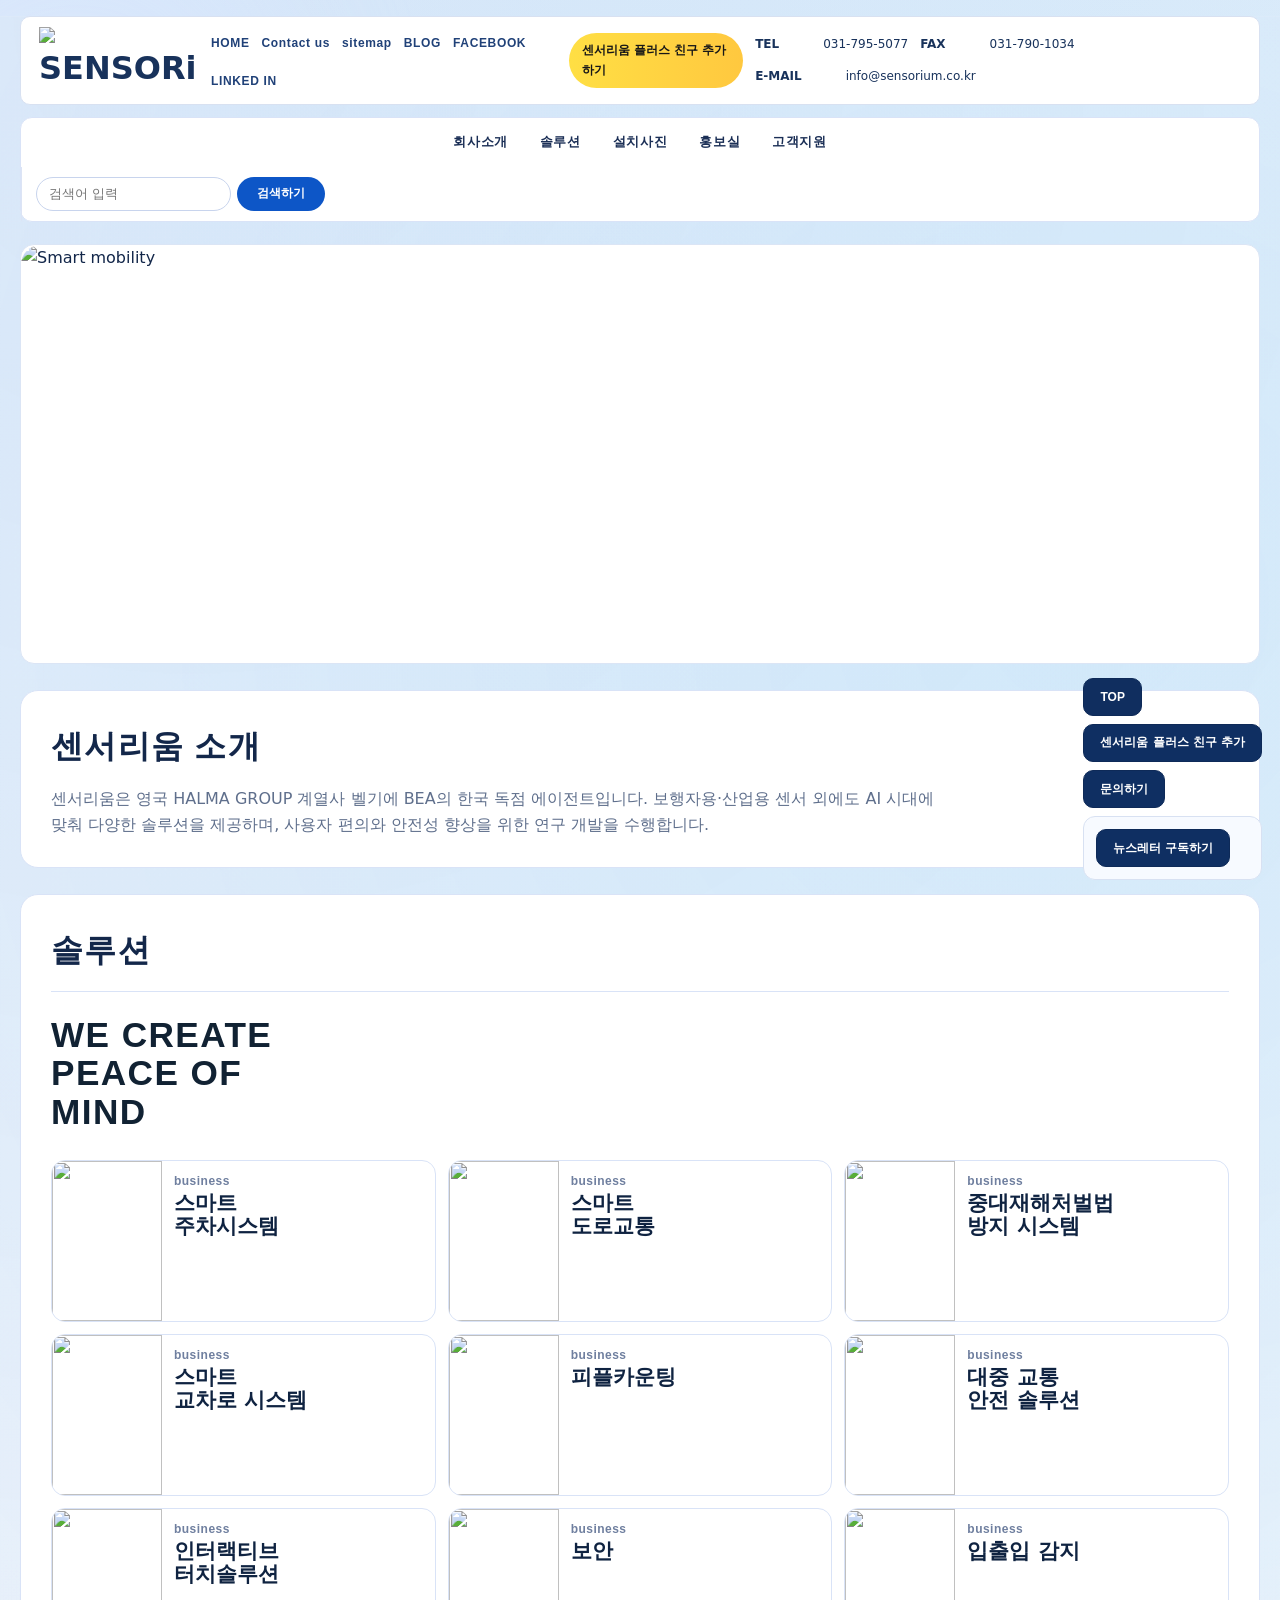
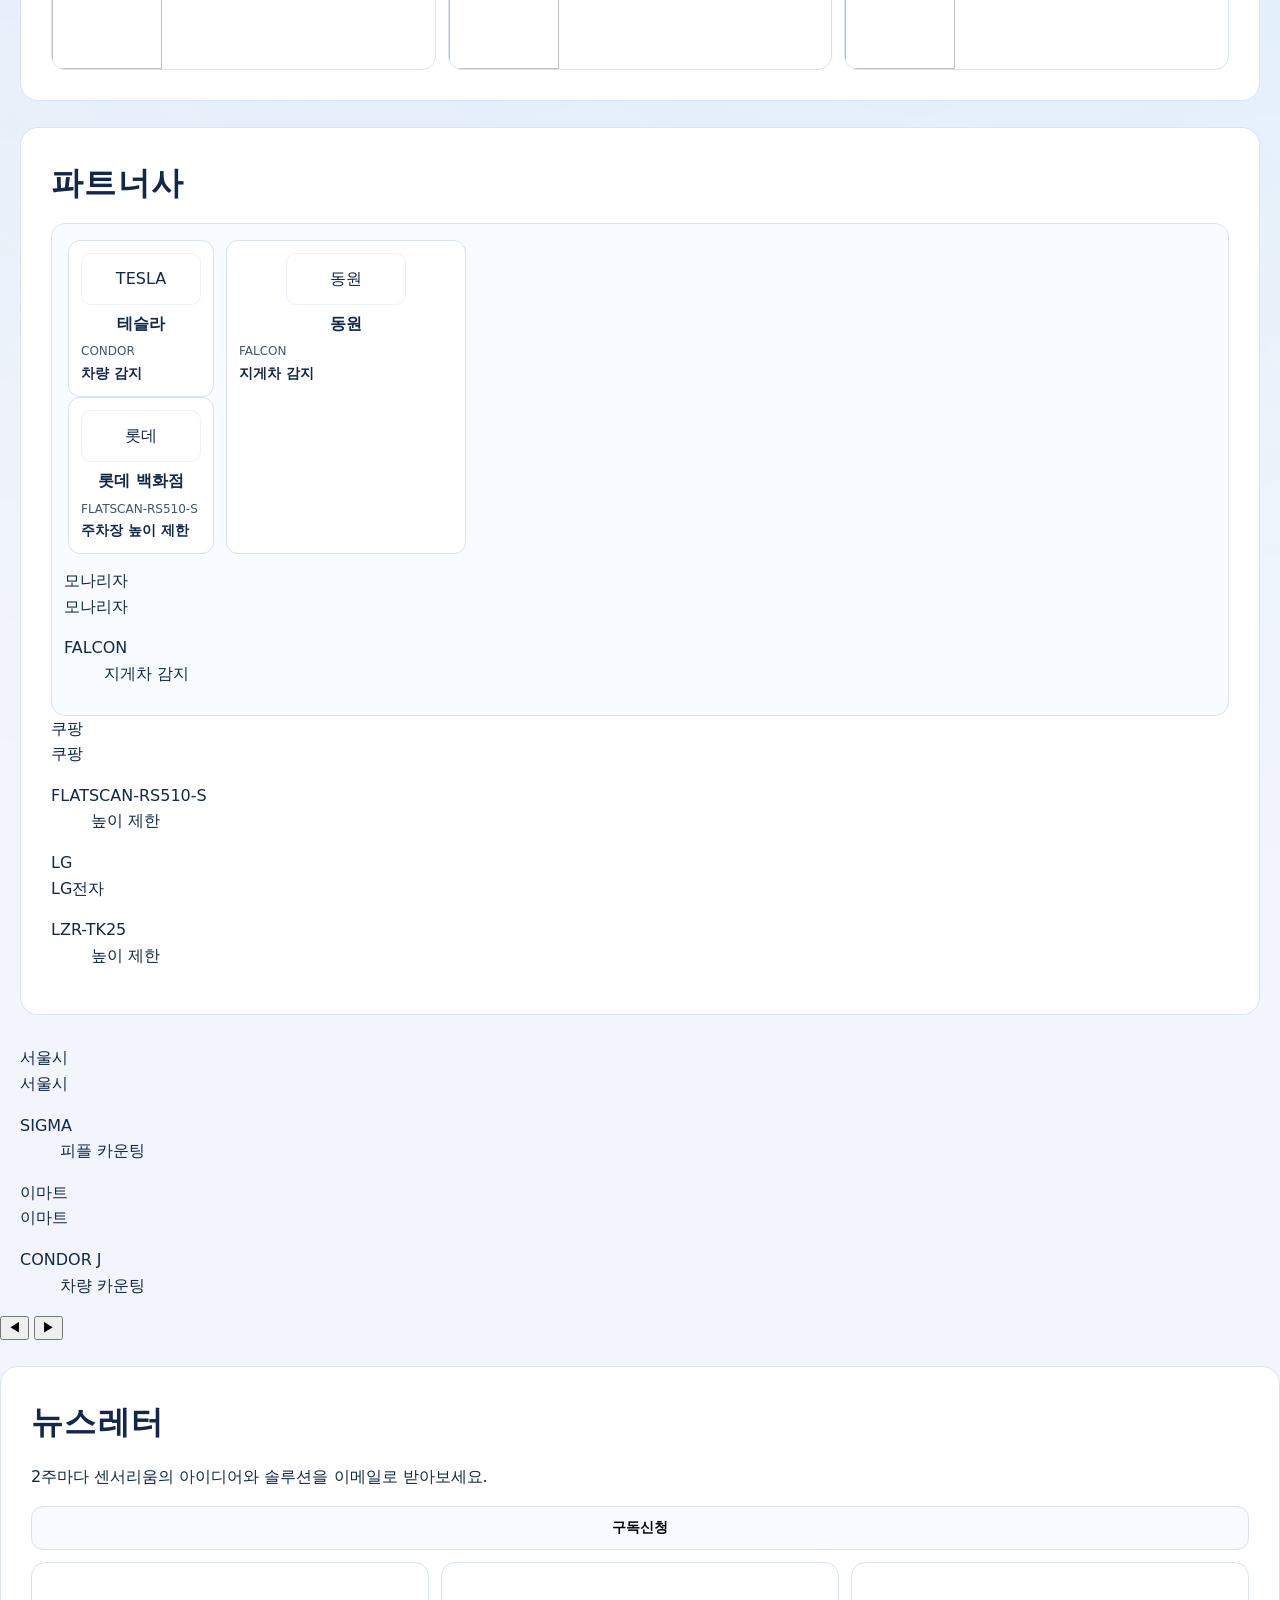
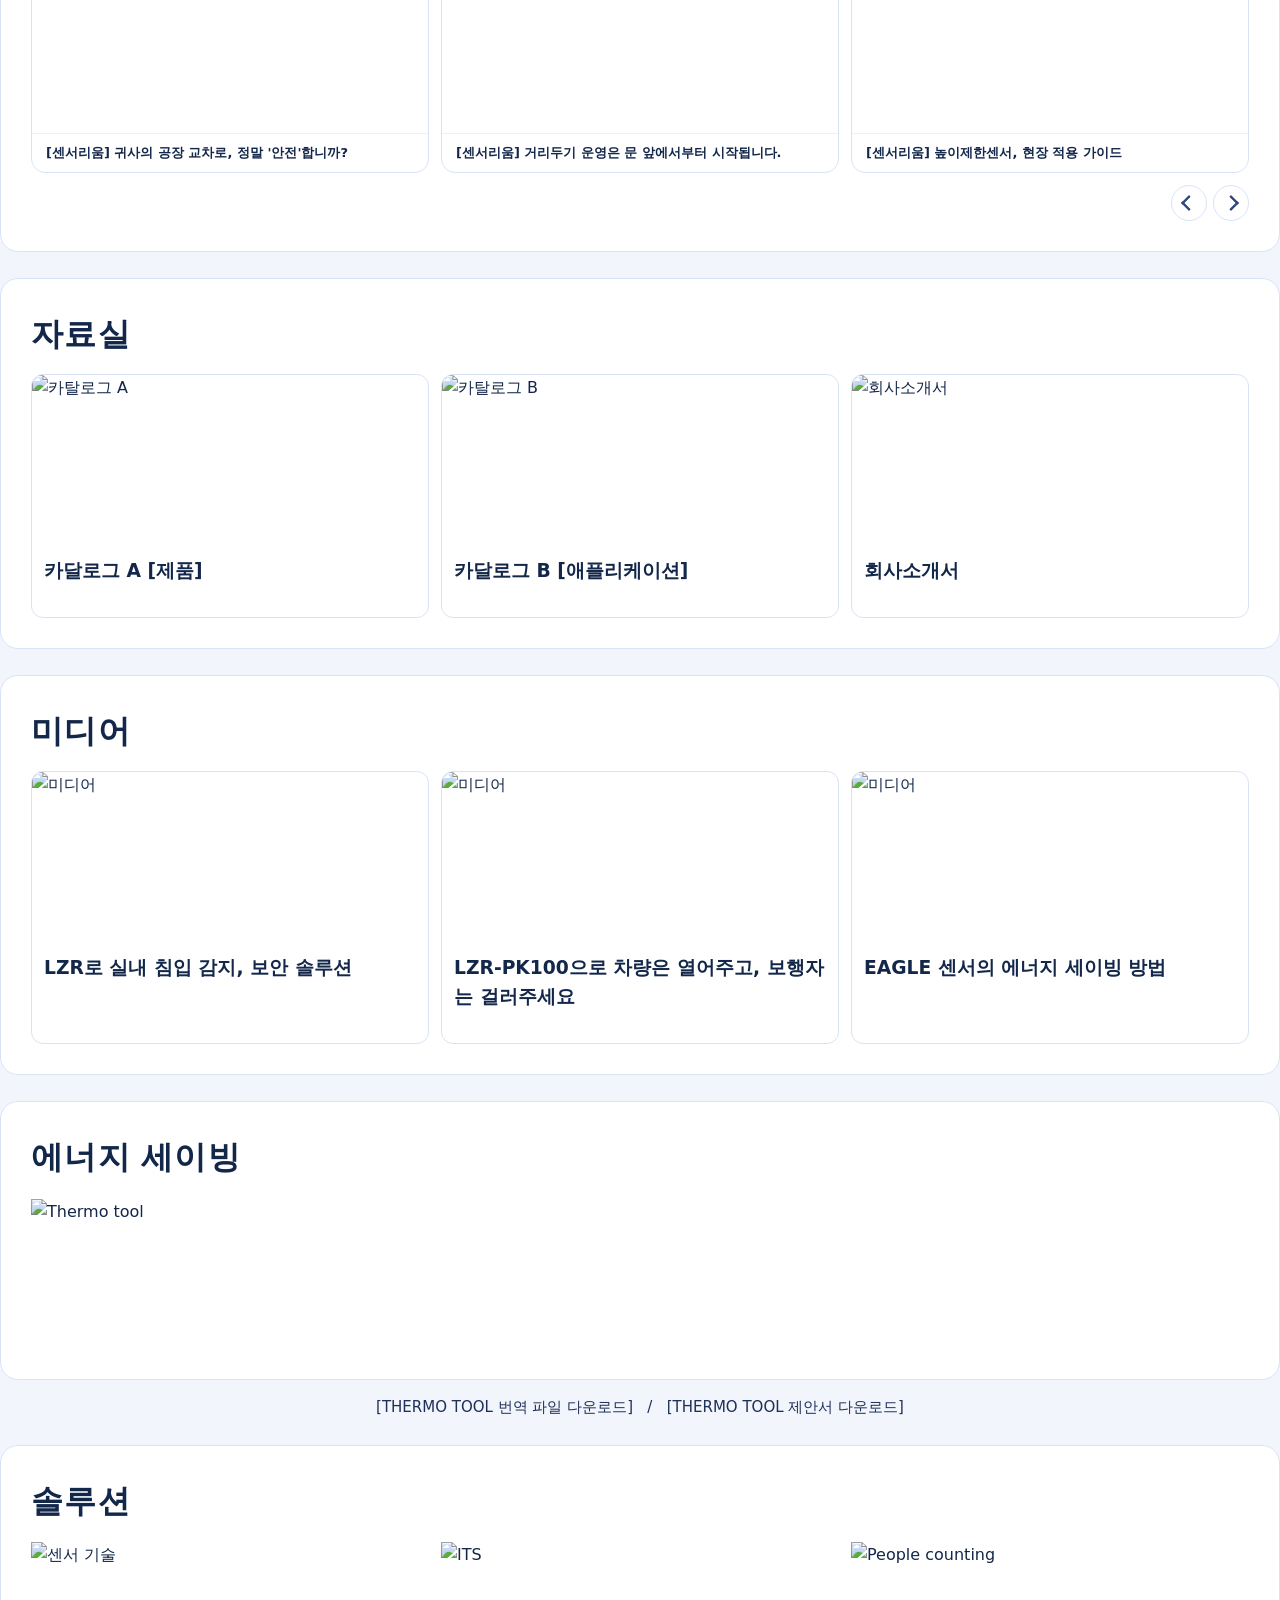
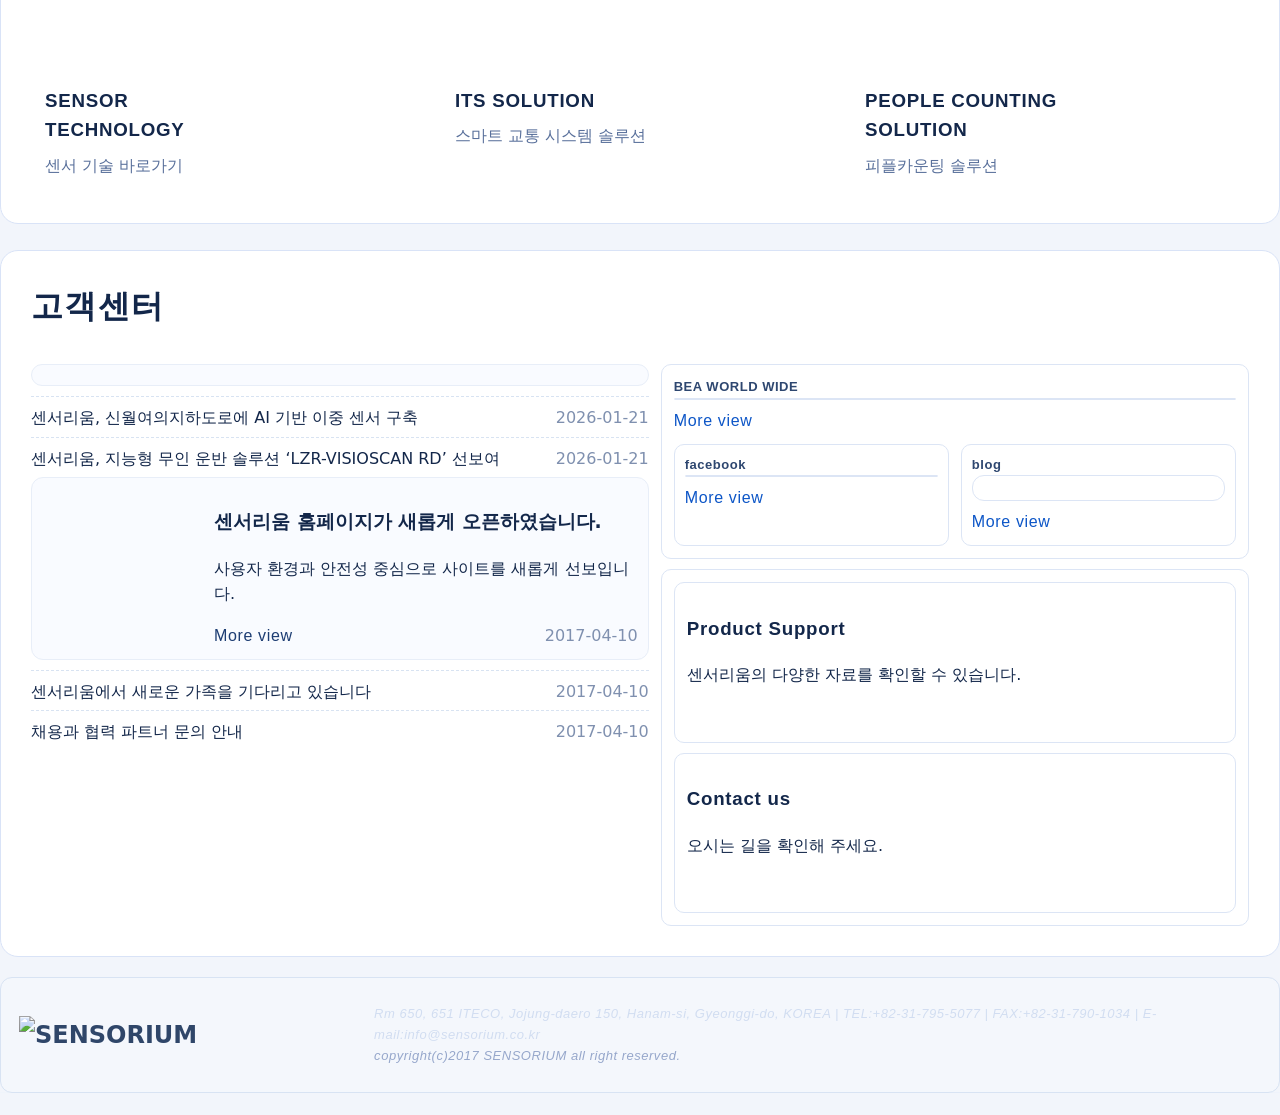
==== index.html @ 807ee8cb "Fix mobile menu overlay layout stability" ====
<!DOCTYPE html>
<html xmlns="http://www.w3.org/1999/xhtml" xml:lang="ko" lang="ko">
<head>
  <meta http-equiv="Content-Type" content="text/html; charset=UTF-8" />
  <meta charset="UTF-8" />
  <meta http-equiv="X-UA-Compatible" content="IE=Edge" />
  <meta name="viewport" content="user-scalable=yes, initial-scale=1.0, maximum-scale=2.0, minimum-scale=1.0" />

  <meta name="naver-site-verification" content="19506b9cc468224ccccec4ab7d183b6048ea908c" />
  <meta name="Keywords" content="sensorium" />
  <meta name="Description" content="http://www.sensorium.co.kr/" />
  <meta name="Author" content="DESIGNPIXEL" />
  <meta name="Copyright" content="(c)DESIGNPIXEL" />
  <meta name="publisher" content="DESIGNPIXEL HONG" />

  <meta property="og:title" content="센서리움" />
  <meta property="og:url" content="https://sensorium.co.kr" />
  <meta property="og:site_name" content="SENSORIUM" />
  <meta property="og:description" content="센서리움 통합 홈페이지" />
  <meta property="og:image" content="https://www.sensorium.co.kr/data/seo/file1_17636113981gbae1g4j5.png" />

  <title>sensorium</title>

  <!-- Google Analytics / Tag Manager -->
  <script>(function(w,d,s,l,i){w[l]=w[l]||[];w[l].push({'gtm.start':new Date().getTime(),event:'gtm.js'});var f=d.getElementsByTagName(s)[0],j=d.createElement(s),dl=l!='dataLayer'?'&l='+l:'';j.async=true;j.src='https://www.googletagmanager.com/gtm.js?id='+i+dl;f.parentNode.insertBefore(j,f);})(window,document,'script','dataLayer','GTM-PM97NCFP');</script>
  <script async src="https://www.googletagmanager.com/gtag/js?id=AW-11022550686"></script>
  <script>
    window.dataLayer = window.dataLayer || [];
    function gtag(){dataLayer.push(arguments)}
    gtag('js', new Date());
    gtag('config', 'AW-11022550686');
    gtag('event', 'conversion', {'send_to': 'AW-11022550686/VOEVCMammoUYEJ6N-4cp'});
  </script>
  <script async src="https://www.googletagmanager.com/gtag/js?id=UA-158361827-1"></script>
  <script>
    window.dataLayer = window.dataLayer || [];
    function gtagLegacy(){dataLayer.push(arguments)}
    gtagLegacy('js', new Date());
    gtagLegacy('config', 'UA-158361827-1');
  </script>

  <link rel="stylesheet" type="text/css" href="style.css" />
</head>
<body>
  <noscript><iframe src="https://www.googletagmanager.com/ns.html?id=GTM-PM97NCFP" height="0" width="0" style="display:none;visibility:hidden"></iframe></noscript>

  <div id="bg"></div>

  <div id="quick_popup_wrap" class="view_quick_popup">
    <ul class="list_wrap">
      <li class="top">
        <button type="button" class="top_scroll" data-scroll-top>TOP</button>
      </li>
      <li class="kakao pbr">
        <a href="http://pf.kakao.com/_dWwrT" target="_blank">센서리움 플러스 친구 추가</a>
      </li>
      <li class="inquiry_banner pbr">
        <button type="button" data-open="inquiryModal">문의하기</button>
      </li>
      <li class="newsletter_banner pbr">
        <button type="button" data-open="newsletterModal">뉴스레터 구독하기</button>
      </li>
    </ul>
  </div>

  <div class="overlay" id="overlay" aria-hidden="true"></div>

  <div id="zoomModal" class="popup_form_wrap" role="dialog" aria-modal="true" aria-label="zoom 미팅 신청" aria-hidden="true" tabindex="-1">
    <div class="form">
      <p class="blind">zoom을 이용한 온라인 미팅신청</p>
      <button type="button" class="popup_close popup-close" aria-label="닫기">×</button>
      <form name="zoomRequestForm" id="zoomRequestForm" method="post" action="" onsubmit="return false;">
        <div class="title_wrap">
          <p class="title_txt"><span>zoom을 이용한</span><strong> 온라인 미팅 신청</strong></p>
        </div>
        <div class="form_field">
          <div class="form_item">
            <label for="z_company">회사명</label>
            <div class="input"><input name="r_corpname" type="text" id="z_company" class="form_value" required /></div>
          </div>
          <div class="form_item">
            <label for="z_name">성함</label>
            <div class="input"><input name="r_name" type="text" id="z_name" class="form_value" required /></div>
          </div>
          <div class="form_item">
            <label for="z_title">직함</label>
            <div class="input"><input name="r_position" type="text" id="z_title" class="form_value" /></div>
          </div>
          <div class="form_item">
            <label for="z_tel">연락처</label>
            <div class="input"><input name="r_tel" type="text" id="z_tel" class="form_value" required /></div>
          </div>
          <div class="form_item">
            <label for="z_date">회의 가능 시간</label>
            <div class="input date_picker">
              <input type="text" name="r_date" id="z_date" class="i_date" placeholder="2026-03-01" required readonly />
              <span class="item">-</span>
              <input type="text" name="r_time" id="z_time" class="i_time" placeholder="14:00" required readonly />
            </div>
          </div>
          <div class="form_item">
            <label for="z_textarea">회의내용요청</label>
            <div class="input"><textarea name="r_content" id="z_textarea" class="form_value"></textarea></div>
          </div>
        </div>
        <div class="privacy_field">
          <div class="check_box"><input type="checkbox" id="z_privacy_check" class="privacy_check" required /><label for="z_privacy_check">개인정보보호정책에 동의합니다. (필수)</label></div>
        </div>
        <button type="submit" class="submit_btn">구독하기</button>
      </form>
    </div>
  </div>

  <div id="inquiryModal" class="popup_form_wrap" role="dialog" aria-modal="true" aria-label="문의하기" aria-hidden="true" tabindex="-1">
    <div class="form">
      <p class="blind">문의하기</p>
      <button type="button" class="popup_close popup-close" aria-label="닫기">×</button>
      <form name="inquiryForm" id="inquiryForm" method="post" action="/inquiry_ok.php" onsubmit="return false;">
        <div class="title_wrap">
          <h3 class="form_title">문의하기</h3>
          <p class="title_txt">센서리움에 문의하실 내용을 입력해 주세요.</p>
        </div>
        <div class="form_field">
          <div class="form_item"><label for="i_company">회사명</label><div class="input"><input name="r_corpname" type="text" id="i_company" class="form_value" required /></div></div>
          <div class="form_item"><label for="i_name">성함</label><div class="input"><input name="r_name" type="text" id="i_name" class="form_value" required /></div></div>
          <div class="form_item"><label for="i_title">직함</label><div class="input"><input name="r_position" type="text" id="i_title" class="form_value" /></div></div>
          <div class="form_item"><label for="i_tel">연락처</label><div class="input"><input name="r_tel" type="text" id="i_tel" class="form_value" required /></div></div>
          <div class="form_item"><label for="i_date">통화가능시간</label><div class="input date_picker"><input type="text" name="r_date" id="i_date" class="i_date" placeholder="2026-03-01" required readonly /><span class="item">-</span><input type="text" name="r_time" id="i_time" class="i_time" placeholder="10:00" required readonly /></div></div>
          <div class="form_item"><label for="i_textarea">문의내용</label><div class="input"><textarea name="r_content" id="i_textarea" class="form_value" required></textarea></div></div>
        </div>
        <div class="privacy_field"><div class="check_box"><input type="checkbox" id="i_privacy_check" class="privacy_check" required /><label for="i_privacy_check">개인정보보호정책에 동의합니다. (필수)</label></div></div>
        <button type="submit" class="submit_btn">문의하기</button>
      </form>
    </div>
  </div>

  <div id="newsletterModal" class="popup_form_wrap" role="dialog" aria-modal="true" aria-label="뉴스레터 구독" aria-hidden="true" tabindex="-1">
    <div class="form">
      <p class="blind">뉴스레터 구독하기</p>
      <button type="button" class="popup_close popup-close" aria-label="닫기">×</button>
      <form id="newsletterForm" onsubmit="return false;">
        <h3 class="form_title">구독신청</h3>
        <div class="form_field">
          <div class="form_item"><label for="n_name">이름</label><div class="input"><input name="r_name" type="text" id="n_name" class="form_value" required /></div></div>
          <div class="form_item"><label for="n_email1">이메일</label><div class="input date_picker"><input name="r_email1" type="text" id="n_email1" class="i_date" required /><span class="item">@</span><input name="r_email2" type="text" id="n_email2" class="i_time" required /></div></div>
          <div class="form_item"><label for="n_company">회사명</label><div class="input"><input name="r_add" type="text" id="n_company" class="form_value" /></div></div>
        </div>
        <div class="privacy_field">
          <div class="check_box"><input type="checkbox" id="n_privacy_check" class="privacy_check" required /><label for="n_privacy_check">개인정보 처리방침 및 이용동의 (필수)</label></div>
        </div>
        <button type="submit" class="submit_btn">구독하기</button>
      </form>
    </div>
  </div>

  <div id="wrap">
    <ul class="blind">
      <li><a href="#contents">본문 바로가기(Skip Contents)</a></li>
    </ul>

    <header id="header" class="motion">
      <div class="head_top pbr">
        <h1><a href="/"><img src="https://www.sensorium.co.kr/img/common/logo.png" alt="SENSORium" /></a></h1>
        <ul>
          <li class="en"><a href="/">HOME</a></li>
          <li class="en"><a href="/m15.php">Contact us</a></li>
          <li class="en"><a href="/sitemap.php">sitemap</a></li>
          <li class="en"><a href="https://blog.naver.com/rebecca_sr" target="_blank">BLOG</a></li>
          <li class="en"><a href="https://www.facebook.com/sensoriumkorea/" target="_blank">FACEBOOK</a></li>
          <li class="en"><a href="https://www.linkedin.com/company/sensoriumkorea/" target="_blank">LINKED IN</a></li>
        </ul>

        <a href="http://pf.kakao.com/_dWwrT" target="_blank" class="header_kakao">센서리움 플러스 친구 추가하기</a>
        <div class="contactInfo">
          <dl><dt>TEL</dt><dd>031-795-5077</dd></dl>
          <dl><dt>FAX</dt><dd>031-790-1034</dd></dl>
          <dl><dt>E-MAIL</dt><dd>info@sensorium.co.kr</dd></dl>
        </div>
      </div>

      <nav class="pbr pc_navi">
        <div class="submenu"></div>
        <ul>
          <li class="en has-sub"><span class="line"></span>
            <a href="/m11.php">회사소개</a>
            <div class="sub_menu first">
              <ul>
                <li><a href="/m11.php">기업개요</a></li>
                <li><a href="/m12.php">연혁</a></li>
                <li><a href="/m14.php">파트너사</a></li>
                <li><a href="/m15.php">찾아오시는 길</a></li>
                <li><a href="/m17.php">채용</a></li>
              </ul>
            </div>
          </li>
          <li class="en has-sub"><span class="line"></span>
            <a href="/board/board.php?bo_table=business&code=005">솔루션</a>
            <div class="sub_menu">
              <ul>
                <li><a href="/board/board.php?bo_table=business&code=005">스마트 주차 시스템</a></li>
                <li><a href="/board/board.php?bo_table=business&code=006">스마트 도로 교통</a></li>
                <li><a href="/board/board.php?bo_table=business&code=007">중대재해처벌법 방지 솔루션</a></li>
                <li><a href="/board/board.php?bo_table=business&code=008">스마트 교차로 시스템</a></li>
                <li><a href="/board/board.php?bo_table=business&code=010">피플카운팅</a></li>
                <li><a href="/board/board.php?bo_table=business&code=003">대중 교통 안전 솔루션</a></li>
                <li><a href="/board/board.php?bo_table=business&code=009">인터랙티브 터치 솔루션</a></li>
                <li><a href="/board/board.php?bo_table=business&code=002">보안</a></li>
                <li><a href="/board/board.php?bo_table=business&code=001">입출입 감지</a></li>
              </ul>
            </div>
          </li>
          <li class="en has-sub"><span class="line"></span>
            <a href="/board/board.php?bo_table=reference&code=&code2=#pos">설치사진</a>
            <div class="sub_menu"><ul><li><a href="/board/board.php?bo_table=reference&code=&code2=#pos">설치사진</a></li></ul></div>
          </li>
          <li class="en has-sub"><span class="line"></span>
            <a href="/board/board.php?bo_table=notice">홍보실</a>
            <div class="sub_menu first">
              <ul>
                <li><a href="/board/board.php?bo_table=notice">언론홍보</a></li>
                <li><a href="/board/board.php?bo_table=products&cate=제품별%20다운로드">자료실</a></li>
                <li><a href="/board/board.php?bo_table=media">미디어</a></li>
                <li><a href="/board/board.php?bo_table=newsletter">뉴스레터</a></li>
              </ul>
            </div>
          </li>
          <li class="en has-sub"><span class="line"></span>
            <a href="https://pf.kakao.com/_dWwrT" target="_blank">고객지원</a>
            <div class="sub_menu first"><ul><li><a href="https://pf.kakao.com/_dWwrT" target="_blank">고객지원</a></li></ul></div>
          </li>
        </ul>
        <div class="gnb_search">
          <form name="productSearchForm" method="get" action="/search.php">
            <input type="search" name="productKeyword" value="" placeholder="검색어 입력" />
            <button>검색하기</button>
          </form>
        </div>
      </nav>

      <div class="head_top tm_nav">
        <h1><a href="/"><img src="https://www.sensorium.co.kr/img/common/logo.png" alt="SENSORIUM" /></a></h1>
        <button type="button" class="nav_btn" aria-expanded="false" aria-controls="mobileNavi" aria-label="메뉴 열기">
          <div class="menu-trigger" >
            <span class="n1"></span>
            <span class="n2"></span>
            <span class="n3"></span>
          </div>
        </button>
      </div>
      <nav class="tm_nav" id="mobileNavi" aria-label="모바일 내비게이션">
        <div class="nav_search">
          <div class="gnb_search">
            <form name="productSearchForm" method="get" action="/search.php">
              <input type="search" name="productKeyword" value="" placeholder="검색어 입력" />
              <button>검색하기</button>
            </form>
          </div>
        </div>
        <dl>
          <dt class="en uppercase" role="button" tabindex="0" aria-expanded="false">회사소개</dt>
          <dd>
            <p><a href="/m11.php">기업 개요</a></p>
            <p><a href="/m12.php">연혁</a></p>
            <p><a href="/m14.php">파트너사</a></p>
            <p><a href="/m15.php">찾아오시는 길</a></p>
            <p><a href="/m17.php">채용</a></p>
          </dd>
          <dt class="en  uppercase" role="button" tabindex="0" aria-expanded="false">솔루션</dt>
          <dd>
            <p><a href="/board/board.php?bo_table=business&code=005">스마트 주차 시스템</a></p>
            <p><a href="/board/board.php?bo_table=business&code=006">스마트 도로 교통</a></p>
            <p><a href="/board/board.php?bo_table=business&code=007">중대재해처벌법 방지 솔루션</a></p>
            <p><a href="/board/board.php?bo_table=business&code=008">스마트 교차로 시스템</a></p>
            <p><a href="/board/board.php?bo_table=business&code=010">피플카운팅</a></p>
            <p><a href="/board/board.php?bo_table=business&code=003">대중 교통 안전 솔루션</a></p>
            <p><a href="/board/board.php?bo_table=business&code=009">인터랙티브 터치 솔루션</a></p>
            <p><a href="/board/board.php?bo_table=business&code=002">보안</a></p>
            <p><a href="/board/board.php?bo_table=business&code=001">입출입 감지</a></p>
          </dd>
          <dt class="en uppercase" role="button" tabindex="0" aria-expanded="false">설치사진</dt>
          <dd><p><a href="/board/board.php?bo_table=reference&code=&code2=#pos">설치사진</a></p></dd>
          <dt class="en  uppercase" role="button" tabindex="0" aria-expanded="false">홍보실</dt>
          <dd>
            <p><a href="/board/board.php?bo_table=notice">언론홍보</a></p>
            <p><a href="/board/board.php?bo_table=products">자료실</a></p>
            <p><a href="/board/board.php?bo_table=media">미디어</a></p>
            <p><a href="/board/board.php?bo_table=newsletter">뉴스레터</a></p>
          </dd>
          <dt class="en uppercase" role="button" tabindex="0" aria-expanded="false">고객지원</dt>
          <dd><p><a href="https://pf.kakao.com/_dWwrT" target="_blank">고객지원</a></p></dd>
        </dl>
        <a href="http://pf.kakao.com/_dWwrT" target="_blank" class="header_kakao">센서리움 플러스 친구 추가하기</a>
      </nav>
    </header>

    <div id="container">
      <div id="contents">
        <div class="main_slider ptbr" aria-label="메인 비주얼">
          <ul class="bxslider" id="heroSlider">
            <li class="main_s">
              <a href="/board/board.php?bo_table=business&code=007#section8" target="_blank"><img src="https://www.sensorium.co.kr/data/main/file1_17194652315pf5hhq3m5.png" alt="Smart mobility" /></a>
            </li>
            <li class="main_s">
              <a href="/board/board.php?bo_table=newsletter&idx=124" target="_blank"><img src="https://www.sensorium.co.kr/data/main/file1_1709108401r8ttebe525.png" alt="IoT sensor" /></a>
            </li>
            <li class="main_s">
              <a href="/board/board.php?bo_table=business&code=007" target="_blank"><img src="https://www.sensorium.co.kr/data/main/file1_17194651881gqwibh465.png" alt="Factory safety" /></a>
            </li>
          </ul>
          <ul class="slider_dots" id="heroDots"></ul>
        </div>

        <div class="main_slider mbr">
          <ul class="bxslider">
            <li class="main_s">
              <a href="/board/board.php?bo_table=business&code=007#section8" target="_blank"><img src="https://www.sensorium.co.kr/data/main/file2_1719465231rfzwicrh5v.png" alt="스마트 솔루션" /></a>
            </li>
            <li class="main_s"><a href="/board/board.php?bo_table=newsletter&idx=124" target="_blank"><img src="https://www.sensorium.co.kr/data/main/file2_17194656846y5gxvbogw.png" alt="교차로" /></a></li>
            <li class="main_s"><a href="/board/board.php?bo_table=business&code=007" target="_blank"><img src="https://www.sensorium.co.kr/data/main/file2_1719465188ack3jpnbbr.png" alt="안전" /></a></li>
          </ul>
        </div>

        <section class="con con02">
          <h3 class="en main_title bold">센서리움 소개</h3>
          <p>
            센서리움은 영국 HALMA GROUP 계열사 벨기에 BEA의 한국 독점 에이전트입니다. 보행자용·산업용 센서 외에도 AI 시대에 맞춰 다양한 솔루션을 제공하며,
            사용자 편의와 안전성 향상을 위한 연구 개발을 수행합니다.
          </p>
        </section>

        <section class="con con03">
          <h3 class="en main_title">솔루션</h3>
          <div class="con03_con">
            <div class="text en"><span>WE CREATE</span><br /><span>PEACE OF</span><br /><span>MIND</span></div>
            <ul>
              <li>
                <a href="/board/board.php?bo_table=business&code=005">
                  <div class="img"><img src="https://www.sensorium.co.kr/img/main/con03_con_img05.jpg" alt="" class="business_img"/></div>
                  <div class="text"><h5 class="en uppercase">business</h5><h3>스마트<br />주차시스템</h3></div>
                </a>
              </li>
              <li>
                <a href="/board/board.php?bo_table=business&code=006">
                  <div class="img"><img src="https://www.sensorium.co.kr/img/main/con03_con_img06.jpg" alt="" class="business_img"/></div>
                  <div class="text"><h5 class="en uppercase">business</h5><h3>스마트<br />도로교통</h3></div>
                </a>
              </li>
              <li>
                <a href="/board/board.php?bo_table=business&code=007">
                  <div class="img"><img src="https://www.sensorium.co.kr/img/main/con03_con_img07.jpg" alt="" class="business_img"/></div>
                  <div class="text"><h5 class="en uppercase">business</h5><h3>중대재해처벌법<br />방지 시스템</h3></div>
                </a>
              </li>
              <li>
                <a href="/board/board.php?bo_table=business&code=008">
                  <div class="img"><img src="https://www.sensorium.co.kr/img/main/con03_con_img08.jpg" alt="" class="business_img"/></div>
                  <div class="text"><h5 class="en uppercase">business</h5><h3>스마트<br />교차로 시스템</h3></div>
                </a>
              </li>
              <li>
                <a href="/board/board.php?bo_table=business&code=010">
                  <div class="img"><img src="https://www.sensorium.co.kr/img/main/con03_con_img04.jpg" alt="" class="business_img"/></div>
                  <div class="text"><h5 class="en uppercase">business</h5><h3>피플카운팅</h3></div>
                </a>
              </li>
              <li>
                <a href="/board/board.php?bo_table=business&code=003">
                  <div class="img"><img src="https://www.sensorium.co.kr/img/main/con03_con_img03.jpg" alt="" class="business_img"/></div>
                  <div class="text"><h5 class="en uppercase">business</h5><h3>대중 교통<br />안전 솔루션</h3></div>
                </a>
              </li>
              <li>
                <a href="/board/board.php?bo_table=business&code=009">
                  <div class="img"><img src="https://www.sensorium.co.kr/img/main/con03_con_img09.jpg" alt="" class="business_img"/></div>
                  <div class="text"><h5 class="en uppercase">business</h5><h3>인터랙티브<br />터치솔루션</h3></div>
                </a>
              </li>
              <li>
                <a href="/board/board.php?bo_table=business&code=002">
                  <div class="img"><img src="https://www.sensorium.co.kr/img/main/con03_con_img02.jpg" alt="" class="business_img"/></div>
                  <div class="text"><h5 class="en uppercase">business</h5><h3>보안</h3></div>
                </a>
              </li>
              <li>
                <a href="/board/board.php?bo_table=business&code=001">
                  <div class="img"><img src="https://www.sensorium.co.kr/img/main/con03_con_img01.jpg" alt="" class="business_img"/></div>
                  <div class="text"><h5 class="en uppercase">business</h5><h3>입출입 감지</h3></div>
                </a>
              </li>
            </ul>
          </div>
        </section>

        <section class="con con08">
          <div class="inner">
            <h3 class="en main_title bold">파트너사</h3>
            <div class="conwrap">
              <div class="swiper-container customer" id="partnerTrack" role="region" aria-label="센서리움 파트너사 롤링" tabindex="0">
                <div class="swiper-wrapper">
                  <div class="swiper-slide"><div class="logo"><span>TESLA</span></div><div class="company">테슬라</div><dl><dt class="pdt">CONDOR</dt><dd class="use">차량 감지</dd></dl></div>
                  <div class="swiper-slide"><div class="logo"><span>롯데</span></div><div class="company">롯데 백화점</div><dl><dt class="pdt">FLATSCAN-RS510-S</dt><dd class="use">주차장 높이 제한</dd></dl></div></div>
                  <div class="swiper-slide"><div class="logo"><span>동원</span></div><div class="company">동원</div><dl><dt class="pdt">FALCON</dt><dd class="use">지게차 감지</dd></dl></div></div>
                  <div class="swiper-slide"><div class="logo"><span>모나리자</span></div><div class="company">모나리자</div><dl><dt class="pdt">FALCON</dt><dd class="use">지게차 감지</dd></dl></div></div>
                  <div class="swiper-slide"><div class="logo"><span>쿠팡</span></div><div class="company">쿠팡</div><dl><dt class="pdt">FLATSCAN-RS510-S</dt><dd class="use">높이 제한</dd></dl></div></div>
                  <div class="swiper-slide"><div class="logo"><span>LG</span></div><div class="company">LG전자</div><dl><dt class="pdt">LZR-TK25</dt><dd class="use">높이 제한</dd></dl></div></div>
                  <div class="swiper-slide"><div class="logo"><span>서울시</span></div><div class="company">서울시</div><dl><dt class="pdt">SIGMA</dt><dd class="use">피플 카운팅</dd></dl></div></div>
                  <div class="swiper-slide"><div class="logo"><span>이마트</span></div><div class="company">이마트</div><dl><dt class="pdt">CONDOR J</dt><dd class="use">차량 카운팅</dd></dl></div></div>
                </div>
              </div>
              <div class="ctr">
                <button type="button" class="con8prev btn" aria-label="이전 파트너" data-carousel-prev="partnerTrack">◀</button>
                <button type="button" class="con8next btn" aria-label="다음 파트너" data-carousel-next="partnerTrack">▶</button>
              </div>
            </div>
          </div>
        </section>

        <section class="con con02_1">
          <div class="inner">
            <h3 class="en main_title bold">뉴스레터</h3>
            <p>2주마다 센서리움의 아이디어와 솔루션을 이메일로 받아보세요.</p>
            <button class="newsletter_banner" type="button" data-open="newsletterModal">구독신청</button>

            <div class="news_slide_wrap swiper-container" id="newsSection">
              <div class="swiper-wrapper" id="newsletterTrack" aria-label="최신 뉴스레터" >
                <div class="slide swiper-slide">
                  <a href="/board/board.php?bo_table=newsletter&idx=251">
                    <div class="img" style="background-image:url('https://www.sensorium.co.kr/data/board/newsletter/file1_1770276100xb1gqnftk4.png')"></div>
                    <div class="tit"><p class="e_">[센서리움] 귀사의 공장 교차로, 정말 '안전'합니까?</p></div>
                  </a>
                </div>
                <div class="slide swiper-slide">
                  <a href="/board/board.php?bo_table=newsletter&idx=250">
                    <div class="img" style="background-image:url('https://www.sensorium.co.kr/data/board/newsletter/file1_1768969292an6yqfiwj4.png')"></div>
                    <div class="tit"><p class="e_">[센서리움] 거리두기 운영은 문 앞에서부터 시작됩니다.</p></div>
                  </a>
                </div>
                <div class="slide swiper-slide">
                  <a href="/board/board.php?bo_table=newsletter&idx=249">
                    <div class="img" style="background-image:url('https://www.sensorium.co.kr/data/board/newsletter/file1_1768888203mo85z4gha7.png')"></div>
                    <div class="tit"><p class="e_">[센서리움] 높이제한센서, 현장 적용 가이드</p></div>
                  </a>
                </div>
              </div>
              <div class="slide_navigation">
                <button type="button" class="arrow swiper-button-prev" data-carousel-prev="newsletterTrack" aria-label="이전 뉴스레터"></button>
                <button type="button" class="arrow swiper-button-next" data-carousel-next="newsletterTrack" aria-label="다음 뉴스레터"></button>
              </div>
            </div>
          </div>
        </section>

        <section class="con con0301">
          <h3 class="en main_title">자료실</h3>
          <ul>
            <li>
              <a href="http://www.sensorium.co.kr/data/catalogue/catalogue_A.pdf" download>
                <img src="https://www.sensorium.co.kr/datafile/company_main_01.jpg" alt="카탈로그 A" class="media_img"/>
              </a>
              <div class="text"><h3>카달로그 A [제품]</h3></div>
            </li>
            <li>
              <a href="http://www.sensorium.co.kr/data/catalogue/catalogue_B.pdf" download>
                <img src="https://www.sensorium.co.kr/datafile/company_main_02.jpg" alt="카탈로그 B" class="media_img"/>
              </a>
              <div class="text"><h3>카달로그 B [애플리케이션]</h3></div>
            </li>
            <li>
              <a href="http://www.sensorium.co.kr/data/data/SENSORIUM.pdf" download>
                <img src="https://www.sensorium.co.kr/datafile/company_main_03.jpg" alt="회사소개서" class="media_img"/>
              </a>
              <div class="text"><h3>회사소개서</h3></div>
            </li>
          </ul>
        </section>

        <section class="con con04">
          <h3 class="en main_title">미디어</h3>
          <ul>
            <li>
              <a href="/board/board.php?bo_table=media&idx=62">
                <img src="https://www.sensorium.co.kr/data/board/media/file1_1671759193qa7csdwcna.jpg" alt="미디어" class="media_img"/>
                <div class="text"><h3>LZR로 실내 침입 감지, 보안 솔루션</h3></div>
              </a>
            </li>
            <li>
              <a href="/board/board.php?bo_table=media&idx=60">
                <img src="https://www.sensorium.co.kr/data/board/media/file1_16717586688rrnjr31j4.jpg" alt="미디어" class="media_img"/>
                <div class="text"><h3>LZR-PK100으로 차량은 열어주고, 보행자는 걸러주세요</h3></div>
              </a>
            </li>
            <li>
              <a href="/board/board.php?bo_table=media&idx=59">
                <img src="https://www.sensorium.co.kr/data/board/media/file1_1671758357u2jtlefi7a.jpg" alt="미디어" class="media_img"/>
                <div class="text"><h3>EAGLE 센서의 에너지 세이빙 방법</h3></div>
              </a>
            </li>
          </ul>
        </section>

        <section class="con con0301">
          <h3 class="en main_title">에너지 세이빙</h3>
          <p style="margin-bottom: 0;">
            <a href="https://asia.beasensors.com/en/thermotool/" target="_blank" rel="noreferrer">
              <img src="https://www.sensorium.co.kr/datafile/thermotool.png" alt="Thermo tool" class="media_img" />
            </a>
          </p>
        </section>

        <p style="text-align:center;font-size:15px;margin-bottom:0;color:#1D3059;">
          <a href="https://www.sensorium.co.kr/datafile/Thermo%20tool.pdf" target="_blank">[THERMO TOOL 번역 파일 다운로드]</a>
          &nbsp; / &nbsp;
          <a href="https://www.sensorium.co.kr/datafile/Thermo%20tool_file.ppsx" target="_blank">[THERMO TOOL 제안서 다운로드]</a>
        </p>

        <section class="con con05 ptbr">
          <h3 class="en main_title">솔루션</h3>
          <ul>
            <li>
              <a href="http://laser.sensorium.co.kr/" target="_blank">
                <div class="img"><img src="https://www.sensorium.co.kr/img/main/solution01.png" alt="센서 기술" class="solution_img"/></div>
                <div class="text"><h3 class="en">SENSOR<br />TECHNOLOGY </h3><p>센서 기술 바로가기</p></div>
              </a>
            </li>
            <li>
              <a href="http://its.sensorium.co.kr/" target="_blank">
                <div class="img"><img src="https://www.sensorium.co.kr/img/main/solution02.png" alt="ITS" class="solution_img"/></div>
                <div class="text"><h3 class="en">ITS SOLUTION</h3><p>스마트 교통 시스템 솔루션</p></div>
              </a>
            </li>
            <li>
              <a href="http://pcs.sensorium.co.kr/" target="_blank">
                <div class="img"><img src="https://www.sensorium.co.kr/img/main/solution03.png" alt="People counting" class="solution_img"/></div>
                <div class="text"><h3 class="en">PEOPLE COUNTING<br />SOLUTION </h3><p>피플카운팅 솔루션</p></div>
              </a>
            </li>
          </ul>
        </section>

        <section class="con con06">
          <h3 class="en main_title">고객센터</h3>
          <div class="lr_wrap">
            <div class="left">
              <div class="notice notice01">
                <div class="notice_top"></div>
                <div class="notice_bottom">
                  <ul>
                    <li>
                      <a href="/board/board.php?bo_table=notice&idx=74" class="ellipsis">센서리움, 신월여의지하도로에 AI 기반 이중 센서 구축</a>
                      <span class="date">2026-01-21</span>
                    </li>
                    <li>
                      <a href="/board/board.php?bo_table=notice&idx=73" class="ellipsis">센서리움, 지능형 무인 운반 솔루션 ‘LZR-VISIOSCAN RD’ 선보여</a>
                      <span class="date">2026-01-21</span>
                    </li>
                  </ul>
                </div>
              </div>

              <div class="notice notice02">
                <div class="notice_top">
                  <div class="img ptbr_i"><img src="https://www.sensorium.co.kr/img/main/main_notice.png" alt="" onerror="this.style.display='none'" /></div>
                  <div class="text">
                    <h3 class="ellipsis"><a href="#">센서리움 홈페이지가 새롭게 오픈하였습니다.</a></h3>
                    <p class="ellipsis2">사용자 환경과 안전성 중심으로 사이트를 새롭게 선보입니다.</p>
                    <div class="more">
                      <a href="/m51.php" class="en uppercase">More view</a>
                      <span class="date">2017-04-10</span>
                    </div>
                  </div>
                </div>
                <div class="notice_bottom">
                  <ul>
                    <li><a href="#" class="ellipsis">센서리움에서 새로운 가족을 기다리고 있습니다</a><span class="date">2017-04-10</span></li>
                    <li><a href="#" class="ellipsis">채용과 협력 파트너 문의 안내</a><span class="date">2017-04-10</span></li>
                  </ul>
                </div>
              </div>
            </div>

            <div class="right">
              <div class="left">
                <div class="top">
                  <h3 class="cc_title en">BEA WORLD WIDE</h3>
                  <div class="img"><img src="https://www.sensorium.co.kr/img/main/bea.png" alt="" onerror="this.style.display='none'" /></div>
                  <a href="https://asia.beasensors.com/en" target="_blank" class="en uppercase">More view</a>
                </div>
                <div class="bottom">
                  <div class="left">
                    <h3 class="cc_title en uppercase">facebook</h3>
                    <div class="img"><img src="https://www.sensorium.co.kr/img/main/facebook.png" alt="" /></div>
                    <a href="https://www.facebook.com/sensoriumkorea/" target="_blank" class="en uppercase">More view</a>
                  </div>
                  <div class="right">
                    <h3 class="cc_title en uppercase">blog</h3>
                    <div class="img"><img src="https://www.sensorium.co.kr/img/main/blog.png" alt="" /></div>
                    <a href="http://blog.naver.com/rebecca_sr" target="_blank" class="en uppercase">More view</a>
                  </div>
                </div>
              </div>
              <div class="right">
                <div>
                  <h3 class="en uppercase">Product Support</h3>
                  <p>센서리움의 다양한 자료를 확인할 수 있습니다.</p>
                  <a href="/board/board.php?bo_table=products"><img src="https://www.sensorium.co.kr/img/main/main_contect01.png" alt="" /></a>
                </div>
                <div>
                  <h3 class="en uppercase">Contact us</h3>
                  <p>오시는 길을 확인해 주세요.</p>
                  <a href="/m15.php"><img src="https://www.sensorium.co.kr/img/main/main_contect02.png" alt="" /></a>
                </div>
              </div>
            </div>
          </div>
        </section>
      </div>
    </div>

    <footer id="footer">
      <div class="foot_wrap">
        <div class="foot">
          <div class="foot_01"><h2><a href="/index.php"><img src="https://www.sensorium.co.kr/img/common/foot_logo.png" alt="SENSORIUM" /></a></h2></div>
          <div class="foot_02">
            <div class="address en">
              <address>
                Rm 650, 651 ITECO, Jojung-daero 150, Hanam-si, Gyeonggi-do, KOREA | TEL:+82-31-795-5077 | FAX:+82-31-790-1034 | E-mail:info@sensorium.co.kr<br />
                <span class="copy">copyright(c)2017 SENSORIUM all right reserved.</span>
              </address>
            </div>
          </div>
        </div>
      </div>
    </footer>
  </div>

  <script src="app.js"></script>
</body>
</html>
---- style.css ----
:root {
  --bg-main: #f2f5fb;
  --bg-ink: #0f2341;
  --panel: #ffffff;
  --panel-soft: #eef3fe;
  --line: #d9e3f7;
  --text: #13274a;
  --text-soft: #5f6f8c;
  --primary: #0d56c7;
  --primary-dark: #093a87;
  --accent: #0cb7ff;
  --danger: #e04855;
  --shadow-soft: 0 14px 40px rgba(15, 34, 67, 0.12);
  --shadow-deep: 0 24px 56px rgba(15, 34, 67, 0.18);
  --radius: 18px;
}

* {
  box-sizing: border-box;
}

html,
body {
  margin: 0;
  padding: 0;
  min-height: 100%;
  font-family: 'Pretendard', 'Apple SD Gothic Neo', 'Noto Sans KR', system-ui, sans-serif;
  color: var(--text);
  background:
    radial-gradient(circle at 15% 0, rgba(11, 90, 220, 0.08), transparent 40%),
    radial-gradient(circle at 85% 10%, rgba(12, 183, 255, 0.1), transparent 35%),
    var(--bg-main);
}

body {
  line-height: 1.6;
  overflow-x: hidden;
}

body.modal-open {
  overflow: hidden;
}

a {
  color: inherit;
  text-decoration: none;
}

ul {
  list-style: none;
  margin: 0;
  padding: 0;
}

img {
  max-width: 100%;
  display: block;
}

.blind {
  position: absolute;
  left: -9999px;
}

#bg {
  position: fixed;
  inset: 0;
  pointer-events: none;
  z-index: -1;
}

#bg::before,
#bg::after {
  content: '';
  position: absolute;
  border-radius: 50%;
  filter: blur(60px);
  opacity: 0.44;
}

#bg::before {
  width: 36vmax;
  height: 36vmax;
  left: -12vmax;
  top: -8vmax;
  background: #d9e7ff;
}

#bg::after {
  width: 34vmax;
  height: 34vmax;
  right: -14vmax;
  top: 35%;
  background: #c3f0ff;
}

#wrap {
  width: min(1240px, 100% - 2rem);
  margin: 0 auto;
}

#contents {
  padding-bottom: 30px;
}

.skip a {
  position: absolute;
  left: 12px;
  top: 12px;
  background: #07255f;
  color: #fff;
  z-index: 999;
  padding: 9px 12px;
  border-radius: 10px;
  font-size: 13px;
}

#quick_popup_wrap {
  position: fixed;
  right: 18px;
  bottom: 20px;
  z-index: 130;
  display: flex;
  flex-direction: column;
  align-items: stretch;
  gap: 8px;
}

#quick_popup_wrap .list_wrap {
  margin: 0;
  display: grid;
  gap: 8px;
}

#quick_popup_wrap .list_wrap li {
  display: block;
}

#quick_popup_wrap button,
#quick_popup_wrap a {
  border: 0;
  border-radius: 999px;
  font-weight: 700;
  min-height: 38px;
  padding: 0 16px;
  display: inline-flex;
  align-items: center;
  justify-content: center;
  gap: 6px;
  font-size: 12px;
  color: #fff;
  background: #121e43;
  box-shadow: 0 12px 28px rgba(15, 34, 67, 0.25);
}

#quick_popup_wrap .top_scroll {
  background: #0f172a;
}

#overlay {
  position: fixed;
  inset: 0;
  background: rgba(3, 10, 24, 0.56);
  opacity: 0;
  pointer-events: none;
  transition: opacity 0.2s ease;
  z-index: 120;
}

#overlay.show {
  opacity: 1;
  pointer-events: auto;
}

#header {
  margin-top: 16px;
}

.head_top,
.foot_wrap {
  display: flex;
  align-items: center;
  justify-content: space-between;
  gap: 12px;
  color: #18325b;
}

.head_top.pbr {
  background: rgba(255, 255, 255, 0.84);
  border-radius: 999px;
  padding: 10px 18px;
  border: 1px solid var(--line);
  backdrop-filter: blur(8px);
}

.head_top.pbr h1 {
  margin: 0;
}

.head_top img {
  width: 160px;
}

.head_top ul {
  display: flex;
  gap: 12px;
  margin: 0;
  flex-wrap: wrap;
}

.head_top ul li a {
  font-size: 12px;
  font-weight: 700;
  color: #204178;
}

.head_top ul li a:hover {
  color: var(--primary);
}

.header_kakao {
  background: linear-gradient(90deg, #ffdf44, #ffc83f);
  color: #171717;
  padding: 8px 13px;
  border-radius: 999px;
  font-size: 12px;
  font-weight: 700;
}

.contactInfo {
  display: flex;
  gap: 12px;
  font-size: 12px;
  align-items: center;
  flex-wrap: wrap;
}

.contactInfo dl {
  margin: 0;
  display: inline-flex;
  gap: 4px;
}

.contactInfo dt {
  font-weight: 700;
}

.pc_navi {
  margin-top: 12px;
  background: var(--panel);
  border-radius: var(--radius);
  border: 1px solid var(--line);
  position: sticky;
  top: 14px;
  z-index: 90;
  backdrop-filter: blur(10px);
  box-shadow: var(--shadow-soft);
}

.pc_navi > ul {
  display: flex;
  justify-content: center;
}

.pc_navi > ul > li {
  position: relative;
}

.pc_navi > ul > li > a {
  display: block;
  padding: 14px 16px;
  color: #1b2f56;
  text-transform: uppercase;
  font-weight: 800;
  font-size: 13px;
}

.sub_menu {
  position: absolute;
  left: 0;
  top: 100%;
  min-width: 240px;
  border: 1px solid var(--line);
  border-top: 0;
  background: var(--panel);
  opacity: 0;
  transform: translateY(8px);
  pointer-events: none;
  transition: opacity 0.2s ease, transform 0.2s ease;
  box-shadow: var(--shadow-soft);
}

.pc_navi > ul > li > .sub_menu ul {
  padding: 0;
}

.pc_navi > ul > li > .sub_menu li {
  border-top: 1px solid var(--line);
}

.pc_navi > ul > li > .sub_menu li a {
  display: block;
  padding: 10px 14px;
  font-size: 13px;
  color: #35507f;
}

.pc_navi > ul > li:hover > .sub_menu,
.pc_navi > ul > li:focus-within > .sub_menu {
  opacity: 1;
  transform: translateY(0);
  pointer-events: auto;
}

.gnb_search {
  margin-left: auto;
  padding: 10px 14px;
  border-left: 1px solid #dce4f5;
}

.gnb_search form {
  display: flex;
  gap: 6px;
}

.gnb_search input {
  border: 1px solid #c8d4ed;
  border-radius: 999px;
  height: 34px;
  padding: 0 12px;
  min-width: 180px;
  outline: none;
}

.gnb_search button {
  border: 0;
  border-radius: 999px;
  background: var(--primary);
  color: #fff;
  width: 88px;
  font-size: 12px;
  font-weight: 700;
}

.tm_nav,
.tm_nav > dl {
  display: none;
}

.tm_nav .nav_search,
.tm_nav dl,
.tm_nav .header_kakao {
  margin-top: 8px;
}

.main_slider {
  margin-top: 22px;
  position: relative;
  border-radius: 24px;
  overflow: hidden;
  height: min(480px, 56vw);
  background: #fff;
  box-shadow: var(--shadow-deep);
}

.main_slider .bxslider {
  list-style: none;
  margin: 0;
  position: relative;
  height: 100%;
}

.main_s {
  position: absolute;
  inset: 0;
  opacity: 0;
  transition: opacity 0.65s ease;
}

.main_s.active {
  opacity: 1;
}

.main_s a {
  display: block;
  width: 100%;
  height: 100%;
}

.main_s img {
  width: 100%;
  height: 100%;
  object-fit: cover;
  border-radius: 20px;
}

.main_slider.mbr {
  display: none;
}

.slider_dots {
  position: absolute;
  right: 18px;
  bottom: 14px;
  display: flex;
  gap: 8px;
  z-index: 12;
}

.slider_dots button {
  width: 9px;
  height: 9px;
  border-radius: 50%;
  border: 0;
  padding: 0;
  background: rgba(255, 255, 255, 0.48);
}

.slider_dots button.active {
  background: #fff;
  transform: scale(1.2);
}

.con {
  margin-top: 26px;
  border-radius: var(--radius);
  padding: 30px;
  background: var(--panel);
  border: 1px solid var(--line);
  box-shadow: 0 12px 28px rgba(15, 34, 67, 0.08);
}

.en {
  font-family: 'Inter', 'Segoe UI', Arial, sans-serif;
  letter-spacing: 0.04em;
}

.main_title {
  font-size: clamp(1.35rem, 3vw, 2rem);
  margin: 0;
  margin-bottom: 14px;
  position: relative;
}

.main_title.bold {
  font-weight: 900;
}

.con02 p {
  max-width: 900px;
  margin: 0;
  color: var(--text-soft);
}

.con03_con {
  border-top: 1px solid var(--line);
  padding-top: 10px;
}

.con03_con .text {
  font-size: clamp(1.8rem, 2.8vw, 2.2rem);
  line-height: 1.1;
  color: #123;
  margin-bottom: 14px;
  font-weight: 900;
}

.con03_con ul {
  margin: 0;
  display: grid;
  grid-template-columns: repeat(3, minmax(0, 1fr));
  gap: 12px;
}

.con03_con li {
  min-height: 160px;
  border: 1px solid var(--line);
  border-radius: 14px;
  background: #fff;
  overflow: hidden;
  transition: transform 0.2s ease, box-shadow 0.2s ease;
}

.con03_con li:hover {
  transform: translateY(-4px);
  box-shadow: var(--shadow-soft);
}

.con03_con a {
  display: grid;
  grid-template-columns: 110px 1fr;
  gap: 12px;
  align-items: stretch;
  height: 100%;
}

.con03_con .img {
  position: relative;
}

.con03_con .img .over {
  position: absolute;
  inset: 0;
  opacity: 0;
  transition: opacity 0.2s ease;
}

.con03_con li:hover .over {
  opacity: 1;
}

.business_img {
  width: 100%;
  height: 160px;
  object-fit: cover;
}

.con03_con .text {
  padding: 14px 14px 14px 0;
}

.con03_con .text h5 {
  margin: 0;
  font-size: 12px;
  color: #6f7f9f;
  margin-bottom: 4px;
}

.con03_con .text h3 {
  margin: 0;
  font-size: 21px;
  color: var(--bg-ink);
}

.con08 .inner {
  position: relative;
}

.conwrap {
  display: grid;
  gap: 10px;
  border: 1px solid var(--line);
  border-radius: 14px;
  padding: 12px;
  background: #f8fbff;
}

.customer {
  display: flex;
  overflow: auto;
  gap: 12px;
  padding: 4px;
  scroll-snap-type: x mandatory;
}

.customer .swiper-slide {
  flex: 0 0 clamp(170px, 24vw, 240px);
  scroll-snap-align: start;
  border: 1px solid #d7e2f5;
  border-radius: 12px;
  background: #fff;
  padding: 12px;
}

.customer .logo {
  width: 120px;
  height: 52px;
  margin: 0 auto 6px;
  display: grid;
  place-items: center;
  border-radius: 10px;
  background: #fff;
  border: 1px solid #ecf1fb;
}

.customer .company {
  margin: 6px 0;
  font-weight: 800;
  text-align: center;
}

.customer dl {
  margin: 0;
}

.customer dt {
  font-size: 12px;
  color: #456;
}

.customer dd {
  margin: 0;
  font-weight: 700;
  font-size: 14px;
}

.conwrap .ctr {
  display: flex;
  gap: 8px;
  justify-content: flex-end;
}

.conwrap .btn {
  border: 1px solid #c6d4ee;
  width: 40px;
  height: 40px;
  border-radius: 999px;
  background: #fff;
  color: #224;
  font-weight: 700;
  cursor: pointer;
}

.split {
  display: grid;
  grid-template-columns: 1fr 1fr;
  gap: 16px;
}

.headline-list,
.resource-list {
  display: grid;
  gap: 10px;
}

.headline-list a,
.resource-list a {
  display: inline-flex;
  color: #253f64;
  border-left: 3px solid #b5c4df;
  padding-left: 10px;
  font-size: 14px;
}

.headline-list a:hover,
.resource-list a:hover {
  color: var(--primary);
}

.news_slide_wrap {
  position: relative;
}

.news_slide_wrap .swiper-wrapper {
  display: grid;
  grid-template-columns: repeat(3, minmax(0, 1fr));
  gap: 12px;
  overflow: hidden;
}

.news_slide_wrap .slide {
  border: 1px solid var(--line);
  border-radius: 14px;
  background: #fff;
}

.news_slide_wrap .img {
  height: 170px;
  border-radius: 14px 14px 0 0;
  overflow: hidden;
  background-size: cover;
  background-position: center;
}

.news_slide_wrap .img img {
  display: none;
}

.news_slide_wrap .tit {
  padding: 10px 14px;
  border-top: 1px solid #ecf0f8;
  font-weight: 700;
}

.news_slide_wrap .e_ {
  margin: 0;
  font-size: 13px;
  line-height: 1.4;
}

.slide_navigation {
  margin-top: 12px;
  display: flex;
  justify-content: flex-end;
  gap: 6px;
}

.arrow {
  width: 36px;
  height: 36px;
  border-radius: 999px;
  border: 1px solid var(--line);
  background: #fff;
  font-size: 0;
  position: relative;
}

.arrow::before,
.arrow::after {
  content: '';
  width: 9px;
  height: 9px;
  border-top: 2px solid #2e4a7e;
  border-right: 2px solid #2e4a7e;
  position: absolute;
  left: 50%;
  top: 50%;
  transform: translate(-50%, -50%) rotate(45deg);
}

.arrow.swiper-button-prev::before,
.arrow.swiper-button-prev::after {
  transform: translate(-50%, -50%) rotate(-135deg);
}

.newsletter_banner {
  border: 1px solid #d8e1f2;
  border-radius: 12px;
  background: #f7faff;
  width: 100%;
  padding: 12px;
  font-size: 14px;
  font-weight: 700;
  margin-bottom: 12px;
}

.con0301 ul,
.con04 ul {
  display: grid;
  grid-template-columns: repeat(3, minmax(0, 1fr));
  gap: 12px;
}

.con0301 li,
.con04 li {
  border: 1px solid var(--line);
  border-radius: 12px;
  background: #fff;
  overflow: hidden;
}

.media_img {
  width: 100%;
  height: 150px;
  object-fit: cover;
}

.con0301 .text,
.con04 .text {
  padding: 12px;
}

.con05 ul {
  display: grid;
  grid-template-columns: repeat(3, minmax(0, 1fr));
  gap: 12px;
}

.con05 li a {
  display: grid;
}

.con05 .solution_img {
  width: 100%;
  min-height: 130px;
  object-fit: cover;
}

.con05 .text {
  padding: 14px;
}

.con05 .text h3 {
  margin: 0;
}

.con05 .text p {
  margin: 8px 0 0;
  color: #59709b;
}

.con06 {
  display: grid;
  gap: 18px;
}

.lr_wrap {
  display: grid;
  grid-template-columns: 1.05fr 1fr;
  gap: 12px;
}

.notice_tab {
  display: flex;
  align-items: center;
  gap: 12px;
  margin-bottom: 10px;
}

.notice_tab ul {
  display: flex;
  gap: 6px;
}

.notice_tab a {
  display: block;
  font-weight: 700;
}

.notice_tab .bar {
  width: 1px;
  height: 16px;
  background: #b9c7e3;
}

.notice ul {
  margin-top: 8px;
}

.notice li {
  margin-bottom: 6px;
  display: flex;
  justify-content: space-between;
  gap: 10px;
  border-top: 1px dashed #d8e3f2;
  padding-top: 8px;
}

.notice .date {
  color: #7f90af;
  white-space: nowrap;
}

.notice_top {
  display: grid;
  grid-template-columns: 160px 1fr;
  gap: 12px;
  align-items: center;
  border: 1px solid #e8eef8;
  border-radius: 12px;
  padding: 10px;
  background: #f9fbff;
}

.notice_top img {
  width: 100%;
}

.notice_bottom {
  margin-top: 10px;
}

.ellipsis {
  overflow: hidden;
  text-overflow: ellipsis;
  white-space: nowrap;
}

.ellipsis2 {
  overflow: hidden;
  display: -webkit-box;
  -webkit-line-clamp: 2;
  -webkit-box-orient: vertical;
}

.notice02 .more {
  display: flex;
  justify-content: space-between;
  margin-top: 8px;
  color: #1d3d73;
}

.cc_title {
  margin: 0;
  font-size: 13px;
  color: #2e4770;
}

.left .top .img,
.left .bottom .img {
  border-radius: 12px;
  overflow: hidden;
  border: 1px solid #dce5f5;
}

.left .bottom {
  margin-top: 10px;
  display: grid;
  grid-template-columns: 1fr 1fr;
  gap: 12px;
}

.left .bottom .right,
.left .bottom .left {
  border: 1px solid #dce5f5;
  border-radius: 10px;
  padding: 10px;
  background: #fff;
}

.left .bottom a,
.right > div a {
  display: inline-block;
  margin-top: 8px;
  color: var(--primary);
}

.right > div {
  border: 1px solid #dce5f5;
  border-radius: 10px;
  padding: 12px;
  background: #fff;
}

.right > div + div {
  margin-top: 10px;
}

#footer {
  margin: 28px 0 22px;
}

.foot_wrap {
  background: #112447;
  color: #d0daf0;
  padding: 18px;
  border-radius: 16px;
}

.foot {
  width: 100%;
  display: grid;
  grid-template-columns: 1fr 2.6fr;
  gap: 14px;
  align-items: center;
}

.foot_01 img {
  width: 190px;
}

.address {
  font-size: 13px;
  color: #d1ddf1;
}

.address .copy {
  color: #96a7cb;
}

.popup_form_wrap {
  position: fixed;
  inset: 0;
  display: grid;
  place-items: center;
  padding: 16px;
  visibility: hidden;
  opacity: 0;
  pointer-events: none;
  transition: opacity 0.2s ease, visibility 0.2s ease, transform 0.2s ease;
  transform: translateY(8px) scale(0.98);
  z-index: 122;
}

.popup_form_wrap.show {
  visibility: visible;
  opacity: 1;
  pointer-events: auto;
  transform: translateY(0) scale(1);
}

.popup_form_wrap .form {
  width: min(520px, 94vw);
  position: relative;
  background: var(--panel);
  border: 1px solid var(--line);
  border-radius: 14px;
  box-shadow: var(--shadow-deep);
  padding: 18px;
  transform: translateY(8px) scale(0.99);
  transition: transform 0.2s ease;
}

.popup_form_wrap.show .form {
  transform: translateY(0) scale(1);
}

.popup_form_wrap .form h3 {
  margin: 0 0 12px;
  font-size: 1.2rem;
}

.popup_form_wrap .title_wrap {
  margin-bottom: 10px;
}

.popup_form_wrap .title_wrap p {
  margin: 0;
  color: var(--text-soft);
}

.popup_form_wrap .form_field {
  display: grid;
  gap: 8px;
}

.form_item {
  display: grid;
  gap: 6px;
}

.form_item label {
  font-size: 13px;
  color: #36507f;
  font-weight: 700;
}

.input {
  position: relative;
}

.form_value,
.i_date,
.i_time,
.form textarea {
  width: 100%;
  border: 1px solid #cad2e4;
  border-radius: 10px;
  padding: 9px 10px;
  min-height: 42px;
  outline: none;
  background: #f8fbff;
  font: inherit;
}

.form textarea {
  min-height: 110px;
  resize: vertical;
}

.date_picker {
  display: grid;
  grid-template-columns: 1fr 10px 1fr;
  align-items: center;
}

.item {
  text-align: center;
  color: #7b89a8;
}

.privacy_field {
  border: 1px solid #d4deee;
  border-radius: 10px;
  padding: 10px;
  margin: 10px 0;
  background: #f9fbff;
}

.submit_btn {
  width: 100%;
  border: 0;
  border-radius: 999px;
  background: linear-gradient(120deg, #0f63c4, #093f86);
  color: #fff;
  height: 44px;
  font-size: 15px;
  font-weight: 700;
}

.popup_close {
  position: absolute;
  top: 12px;
  right: 12px;
  width: 34px;
  height: 34px;
  border-radius: 50%;
  border: 0;
  background: #f2f6ff;
  font-weight: 900;
}

.popup_close:focus-visible {
  outline: 2px solid var(--primary);
  outline-offset: 2px;
}

/* Cleaner visual preset: less clutter, softer hierarchy, flatter surfaces */
.head_top.pbr,
.tm_nav .header_kakao {
  border-radius: 10px;
}

.head_top.pbr {
  background: #ffffff;
  border-color: #d8e1f1;
  box-shadow: none;
}

#quick_popup_wrap .list_wrap li {
  margin: 0;
}

#quick_popup_wrap button,
#quick_popup_wrap a {
  border-radius: 10px;
  box-shadow: none;
  background: #0f2f62;
  border: 1px solid #0e2a58;
}

#quick_popup_wrap .top_scroll {
  background: #102e5f;
}

.pc_navi {
  border-radius: 12px;
  box-shadow: none;
  top: 10px;
}

.pc_navi > ul > li > .sub_menu {
  transform: none;
}

.pc_navi > ul > li:hover > .sub_menu,
.pc_navi > ul > li:focus-within > .sub_menu {
  transform: none;
}

.main_slider {
  box-shadow: none;
  border: 1px solid #dbe5f5;
  border-radius: 14px;
  height: min(420px, 52vw);
}

.main_s {
  transition: opacity 0.45s ease;
}

.main_s img,
.news_slide_wrap .img,
.con03_con li,
.news_slide_wrap .slide,
.con03_con ul,
.con0301 li,
.con04 li,
.con05 li,
.con,
.notice_top,
.left .bottom .right,
.left .bottom .left,
.right > div,
.customer .swiper-slide {
  box-shadow: none;
}

.con03_con li:hover,
.customer .swiper-slide:hover,
.slide_navigation button:hover,
.btn:hover,
.con05 li:hover,
.right > div:hover,
.notice li:hover {
  transform: none;
}

#footer {
  margin-top: 20px;
}

.foot_wrap {
  background: #f4f7fc;
  border-radius: 12px;
  color: #2f4669;
  border: 1px solid #d8e3f3;
}

.popup_form_wrap .form {
  box-shadow: 0 12px 28px rgba(15, 34, 67, 0.08);
  border-radius: 12px;
}

.submit_btn {
  border-radius: 10px;
  background: var(--primary);
}

@media (max-width: 1120px) {
  #quick_popup_wrap .list_wrap {
    grid-auto-rows: min-content;
  }
}

@media (max-width: 920px) {
  #quick_popup_wrap {
    right: 12px;
    bottom: 12px;
  }
}

@media (max-width: 1120px) {
  .con03_con ul,
  .con0301 ul,
  .con04 ul,
  .con05 ul,
  .split {
    grid-template-columns: repeat(2, minmax(0, 1fr));
  }

  .head_top ul {
    display: none;
  }

  .gnb_search {
    display: none;
  }
}

@media (max-width: 920px) {
  .pc_navi {
    display: none;
  }

  #header {
    position: relative;
  }

  .tm_nav {
    display: block;
    position: absolute;
    left: 0;
    right: 0;
    top: calc(100% + 10px);
    margin-top: 0;
    background:
      radial-gradient(circle at 15% 0, rgba(11, 90, 220, 0.08), transparent 40%),
      radial-gradient(circle at 85% 10%, rgba(12, 183, 255, 0.1), transparent 35%),
      var(--bg-main);
    border: 1px solid var(--line);
    border-radius: 14px;
    padding: 12px;
    z-index: 92;
    opacity: 0;
    visibility: hidden;
    pointer-events: none;
    transform: translateY(-6px);
    transition: opacity 0.2s ease, visibility 0.2s ease, transform 0.2s ease;
    max-height: min(70vh, calc(100vh - 130px));
    overflow: auto;
    box-shadow: var(--shadow-soft);
  }

  .tm_nav.show {
    opacity: 1;
    visibility: visible;
    pointer-events: auto;
    transform: translateY(0);
  }

  .tm_nav .nav_search form {
    display: flex;
    gap: 6px;
  }

  .tm_nav dl {
    display: grid;
    margin-top: 12px;
  }

  .tm_nav dt {
    position: relative;
    font-size: 13px;
    padding: 10px;
    border-bottom: 1px solid #dce6f7;
    cursor: pointer;
    color: #16325f;
    font-weight: 700;
  }

  .tm_nav dd {
    display: none;
    background: #f7fbff;
    border-bottom: 1px solid #dce6f7;
    padding: 10px 12px;
  }

  .tm_nav dd p {
    margin: 0 0 7px;
  }

  .tm_nav dt.on + dd {
    display: block;
  }

  .tm_nav .header_kakao {
    display: inline-flex;
    margin-top: 8px;
  }

  .main_slider.ptbr {
    display: none;
  }

  .main_slider.mbr {
    display: block;
    height: 48vw;
  }

  #header .mbr .nav_btn .menu-trigger {
    width: 36px;
    height: 26px;
    border: 1px solid #bec9df;
    border-radius: 8px;
    background: #fff;
    position: relative;
  }

  #header .mbr .menu-trigger span {
    position: absolute;
    left: 6px;
    right: 6px;
    height: 2px;
    background: #233c67;
    border-radius: 2px;
  }

  #header .mbr .menu-trigger .n1 {
    top: 7px;
  }

  #header .mbr .menu-trigger .n2 {
    top: 12px;
  }

  #header .mbr .menu-trigger .n3 {
    top: 17px;
  }

  .head_top pbr h1,
  .head_top.pbr ul,
  .contactInfo {
    display: none;
  }

  .head_top.tm_nav {
    border-radius: 999px;
    padding: 10px 14px;
    background: rgba(255, 255, 255, 0.92);
    border: 1px solid var(--line);
  }

  .nav_btn {
    border: 0;
    background: transparent;
    cursor: pointer;
  }

  .nav_btn .menu-trigger span {
    transition: transform 0.25s ease, opacity 0.25s ease;
  }

  .nav_btn.active .menu-trigger .n1 {
    top: 12px;
    transform: rotate(45deg);
  }

  .nav_btn.active .menu-trigger .n2 {
    opacity: 0;
  }

  .nav_btn.active .menu-trigger .n3 {
    top: 12px;
    transform: rotate(-45deg);
  }

  .tm_nav dt::after {
    content: '+';
    position: absolute;
    right: 10px;
    color: #37588b;
  }

  .tm_nav dt.on::after {
    content: '−';
  }

  .lr_wrap {
    grid-template-columns: 1fr;
  }

  .foot {
    grid-template-columns: 1fr;
  }
}

@media (max-width: 660px) {
  #wrap {
    width: min(1240px, calc(100% - 1rem));
  }

  .con,
  .con03,
  .con08,
  .con06 {
    padding: 18px;
  }

  .con03_con ul,
  .con03_con li,
  .con0301 ul,
  .con04 ul,
  .con05 ul,
  .split {
    grid-template-columns: 1fr;
  }

  .news_slide_wrap .swiper-wrapper {
    grid-template-columns: 1fr;
  }

  .main_slider {
    height: 58vw;
  }

  #quick_popup_wrap .list_wrap {
    width: 42px;
  }
}
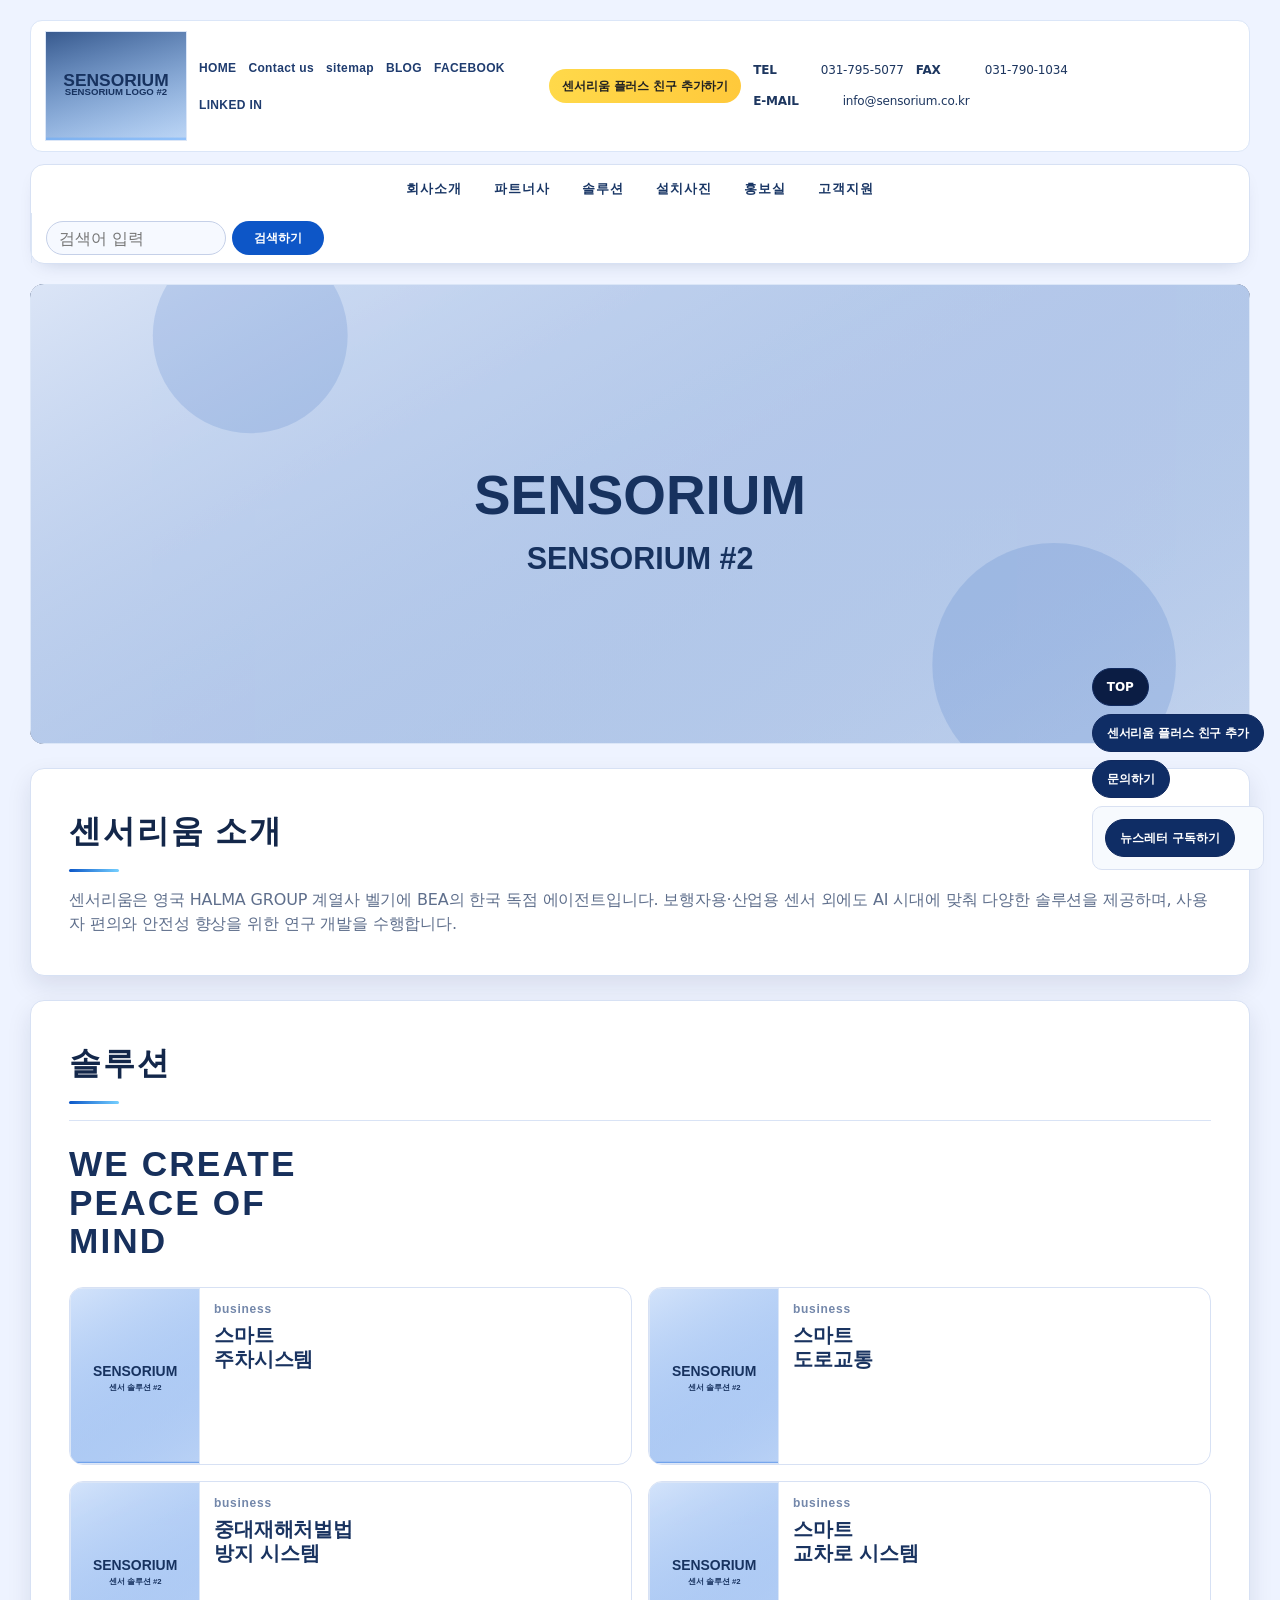
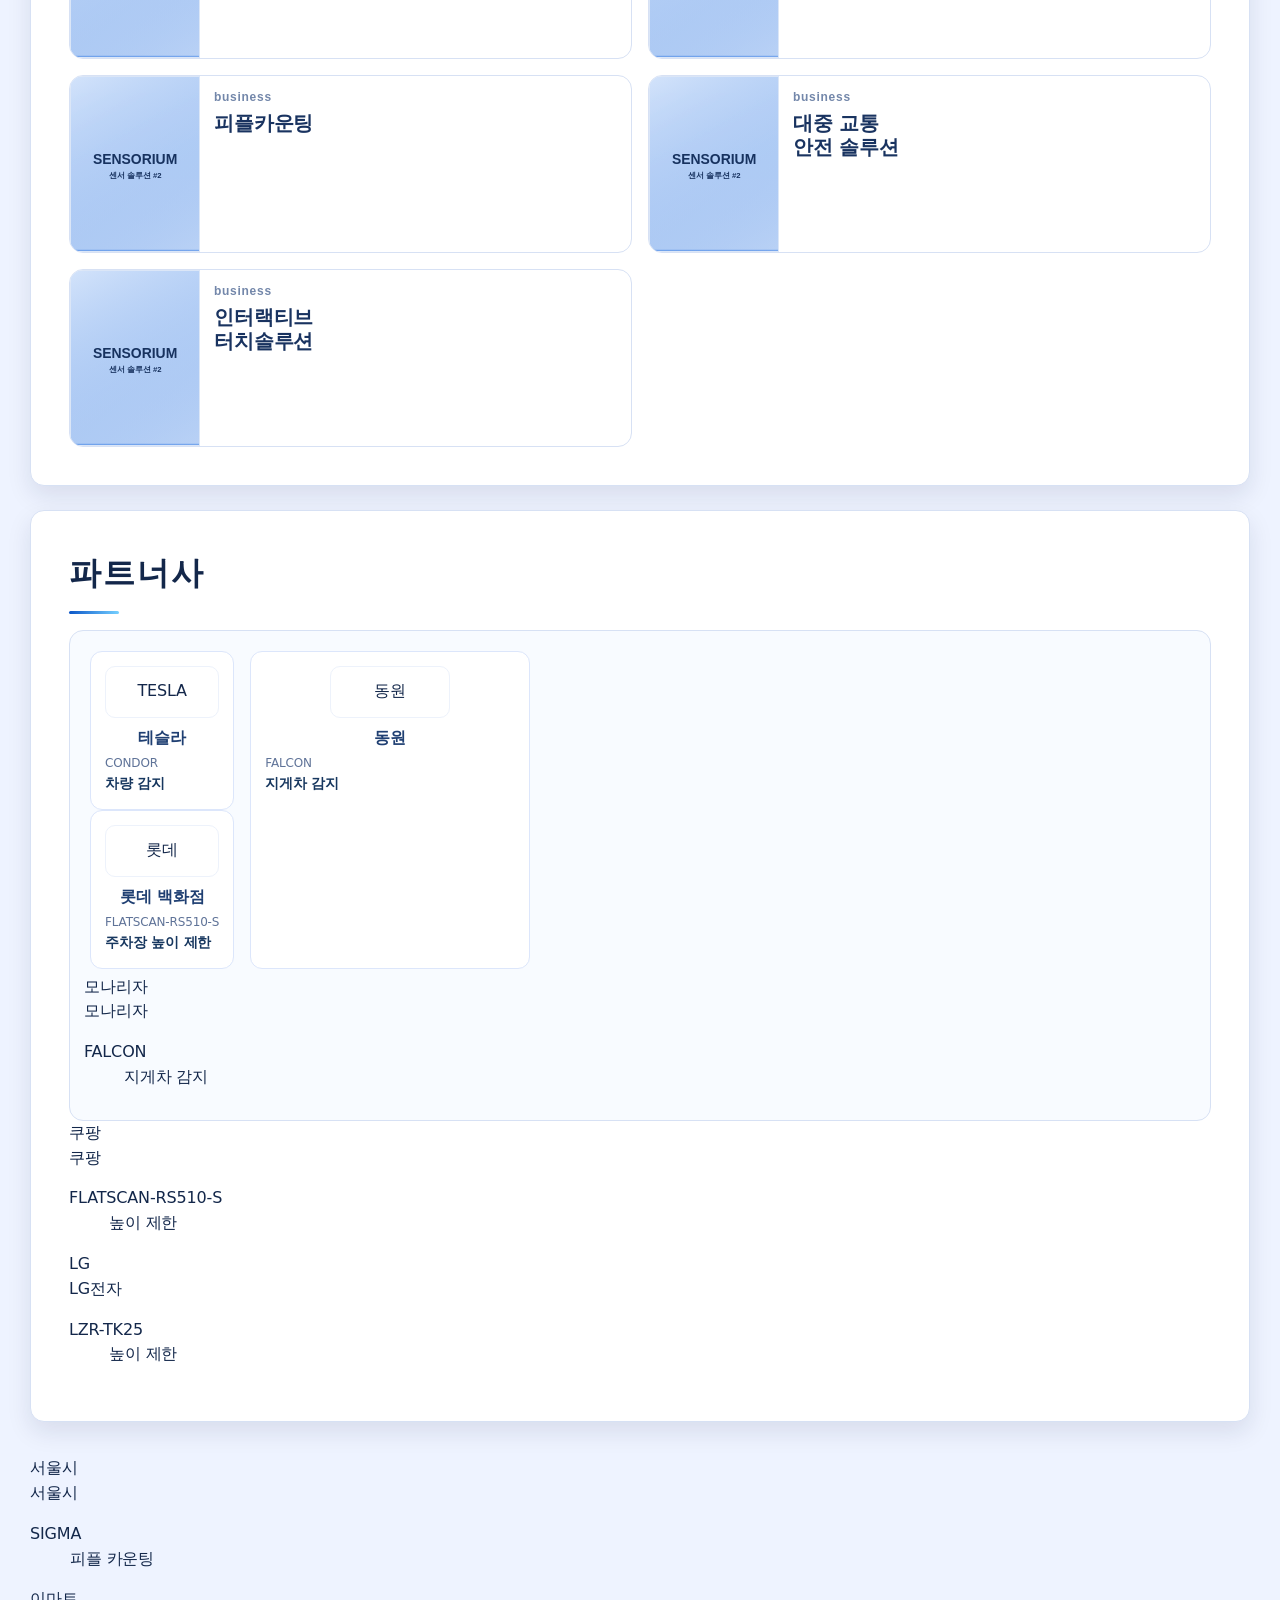
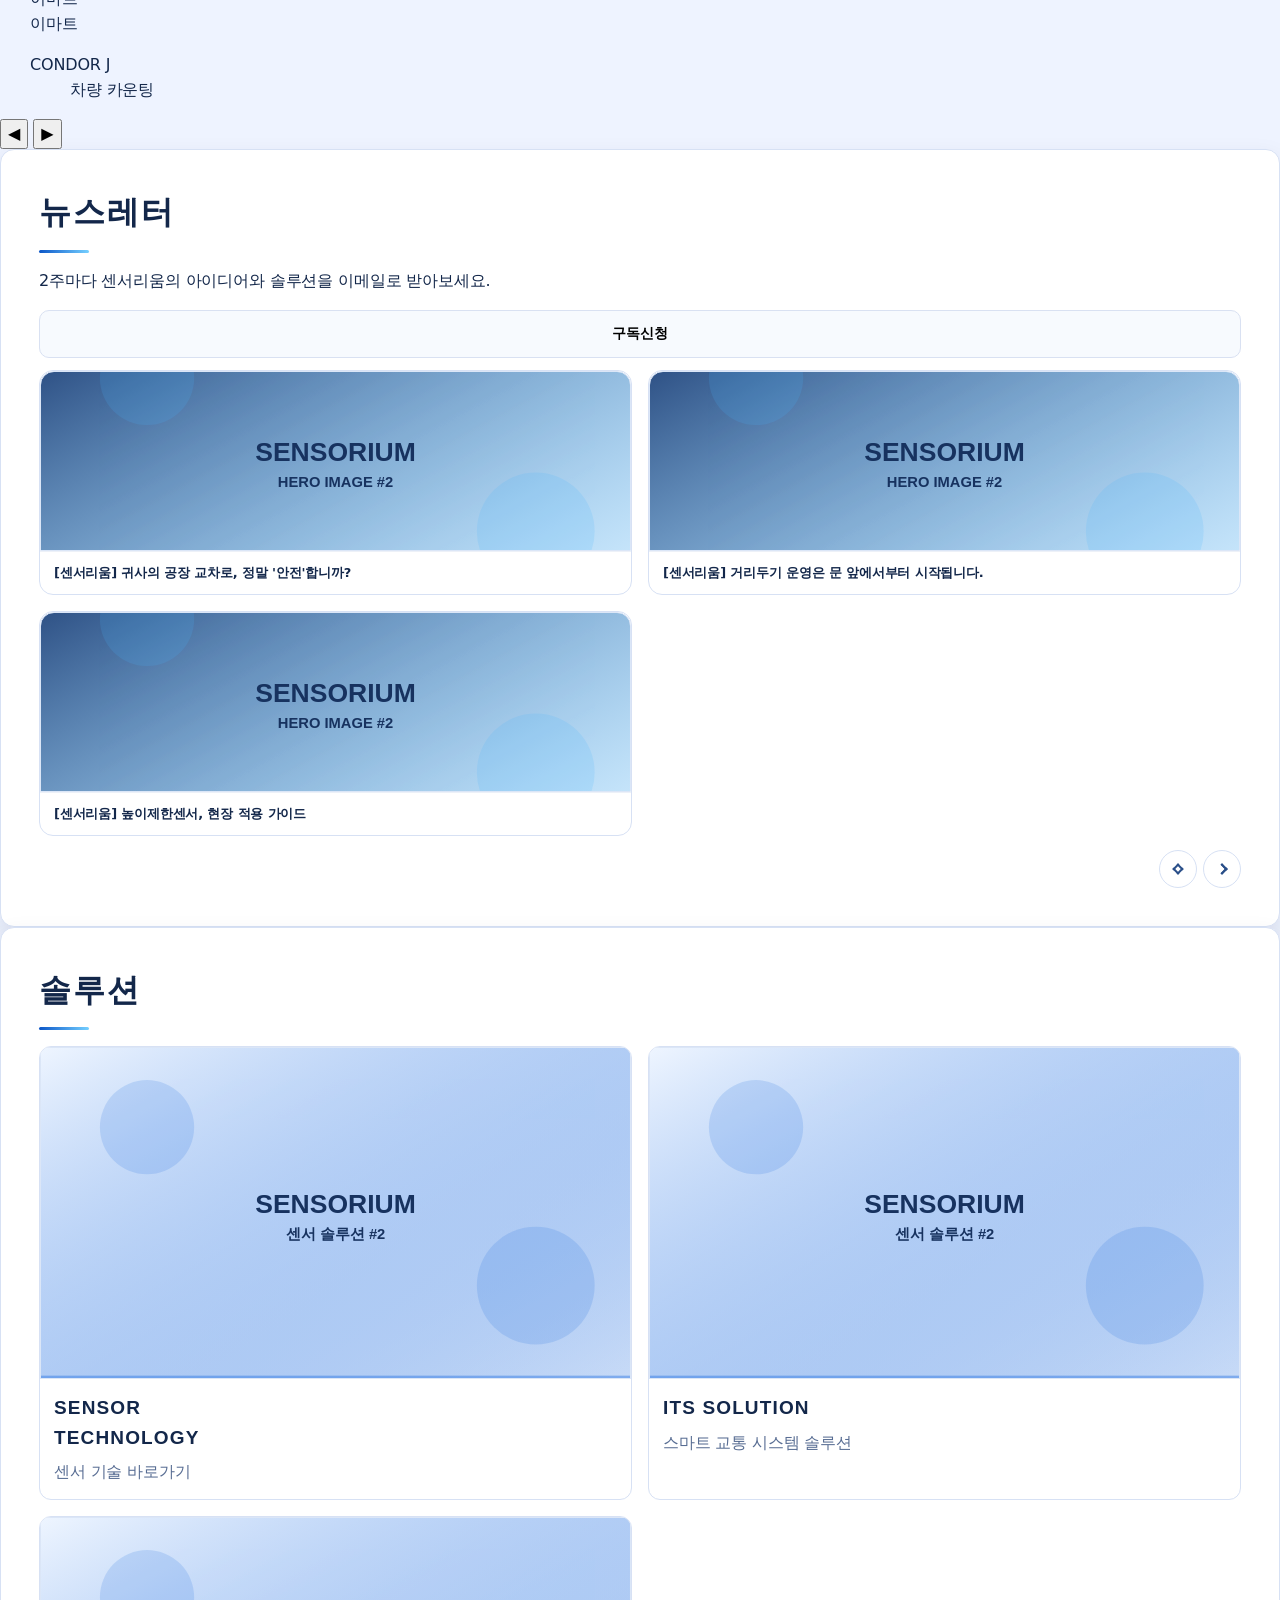
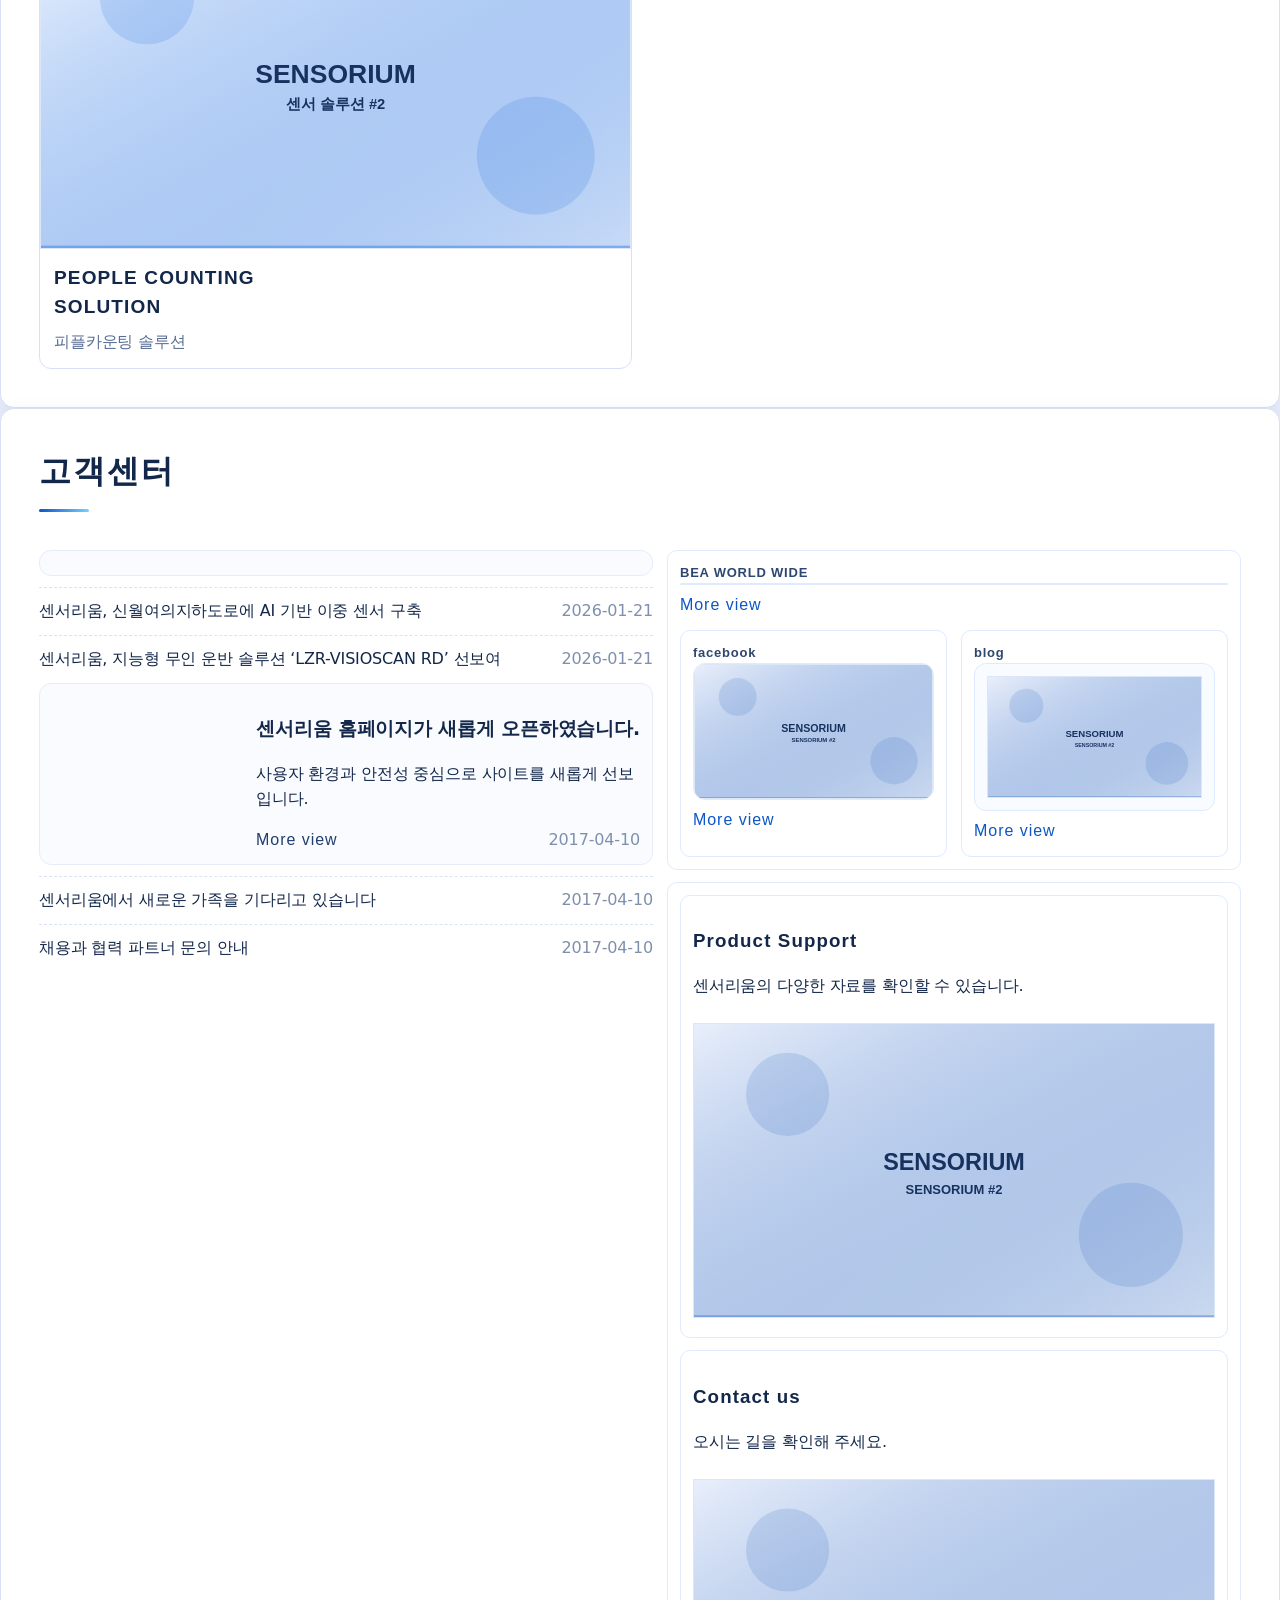
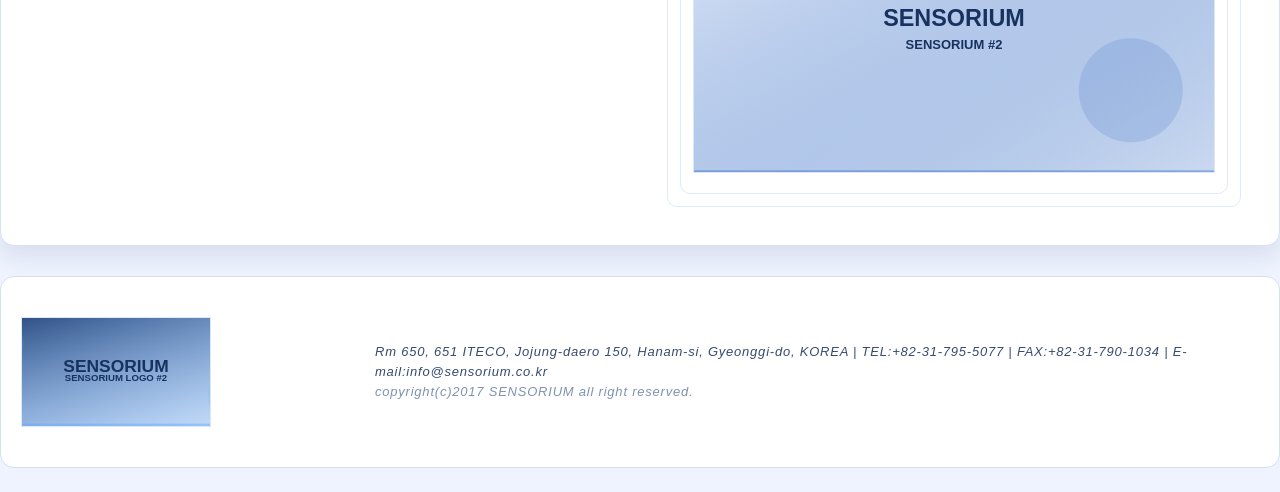
==== commit c8db3656: "Move partner/docs/media/energy saving into menu" ====
--- a/index.html
+++ b/index.html
@@ -187,9 +187,19 @@
               <ul>
                 <li><a href="/m11.php">기업개요</a></li>
                 <li><a href="/m12.php">연혁</a></li>
-                <li><a href="/m14.php">파트너사</a></li>
                 <li><a href="/m15.php">찾아오시는 길</a></li>
                 <li><a href="/m17.php">채용</a></li>
+              </ul>
+            </div>
+          </li>
+          <li class="en has-sub"><span class="line"></span>
+            <a href="/m14.php">파트너사</a>
+            <div class="sub_menu first">
+              <ul>
+                <li><a href="/m14.php">파트너사 소개</a></li>
+                <li><a href="/board/board.php?bo_table=products&cate=제품별%20다운로드">자료실</a></li>
+                <li><a href="/board/board.php?bo_table=media">미디어</a></li>
+                <li><a href="https://asia.beasensors.com/en/thermotool/" target="_blank" rel="noreferrer">에너지 세이빙</a></li>
               </ul>
             </div>
           </li>
@@ -261,9 +271,15 @@
           <dd>
             <p><a href="/m11.php">기업 개요</a></p>
             <p><a href="/m12.php">연혁</a></p>
-            <p><a href="/m14.php">파트너사</a></p>
             <p><a href="/m15.php">찾아오시는 길</a></p>
             <p><a href="/m17.php">채용</a></p>
+          </dd>
+          <dt class="en  uppercase" role="button" tabindex="0" aria-expanded="false">파트너사</dt>
+          <dd>
+            <p><a href="/m14.php">파트너사 소개</a></p>
+            <p><a href="/board/board.php?bo_table=products&cate=제품별%20다운로드">자료실</a></p>
+            <p><a href="/board/board.php?bo_table=media">미디어</a></p>
+            <p><a href="https://asia.beasensors.com/en/thermotool/" target="_blank" rel="noreferrer">에너지 세이빙</a></p>
           </dd>
           <dt class="en  uppercase" role="button" tabindex="0" aria-expanded="false">솔루션</dt>
           <dd>
@@ -282,8 +298,6 @@
           <dt class="en  uppercase" role="button" tabindex="0" aria-expanded="false">홍보실</dt>
           <dd>
             <p><a href="/board/board.php?bo_table=notice">언론홍보</a></p>
-            <p><a href="/board/board.php?bo_table=products">자료실</a></p>
-            <p><a href="/board/board.php?bo_table=media">미디어</a></p>
             <p><a href="/board/board.php?bo_table=newsletter">뉴스레터</a></p>
           </dd>
           <dt class="en uppercase" role="button" tabindex="0" aria-expanded="false">고객지원</dt>
@@ -450,68 +464,6 @@
           </div>
         </section>
 
-        <section class="con con0301">
-          <h3 class="en main_title">자료실</h3>
-          <ul>
-            <li>
-              <a href="http://www.sensorium.co.kr/data/catalogue/catalogue_A.pdf" download>
-                <img src="https://www.sensorium.co.kr/datafile/company_main_01.jpg" alt="카탈로그 A" class="media_img"/>
-              </a>
-              <div class="text"><h3>카달로그 A [제품]</h3></div>
-            </li>
-            <li>
-              <a href="http://www.sensorium.co.kr/data/catalogue/catalogue_B.pdf" download>
-                <img src="https://www.sensorium.co.kr/datafile/company_main_02.jpg" alt="카탈로그 B" class="media_img"/>
-              </a>
-              <div class="text"><h3>카달로그 B [애플리케이션]</h3></div>
-            </li>
-            <li>
-              <a href="http://www.sensorium.co.kr/data/data/SENSORIUM.pdf" download>
-                <img src="https://www.sensorium.co.kr/datafile/company_main_03.jpg" alt="회사소개서" class="media_img"/>
-              </a>
-              <div class="text"><h3>회사소개서</h3></div>
-            </li>
-          </ul>
-        </section>
-
-        <section class="con con04">
-          <h3 class="en main_title">미디어</h3>
-          <ul>
-            <li>
-              <a href="/board/board.php?bo_table=media&idx=62">
-                <img src="https://www.sensorium.co.kr/data/board/media/file1_1671759193qa7csdwcna.jpg" alt="미디어" class="media_img"/>
-                <div class="text"><h3>LZR로 실내 침입 감지, 보안 솔루션</h3></div>
-              </a>
-            </li>
-            <li>
-              <a href="/board/board.php?bo_table=media&idx=60">
-                <img src="https://www.sensorium.co.kr/data/board/media/file1_16717586688rrnjr31j4.jpg" alt="미디어" class="media_img"/>
-                <div class="text"><h3>LZR-PK100으로 차량은 열어주고, 보행자는 걸러주세요</h3></div>
-              </a>
-            </li>
-            <li>
-              <a href="/board/board.php?bo_table=media&idx=59">
-                <img src="https://www.sensorium.co.kr/data/board/media/file1_1671758357u2jtlefi7a.jpg" alt="미디어" class="media_img"/>
-                <div class="text"><h3>EAGLE 센서의 에너지 세이빙 방법</h3></div>
-              </a>
-            </li>
-          </ul>
-        </section>
-
-        <section class="con con0301">
-          <h3 class="en main_title">에너지 세이빙</h3>
-          <p style="margin-bottom: 0;">
-            <a href="https://asia.beasensors.com/en/thermotool/" target="_blank" rel="noreferrer">
-              <img src="https://www.sensorium.co.kr/datafile/thermotool.png" alt="Thermo tool" class="media_img" />
-            </a>
-          </p>
-        </section>
-
-        <p style="text-align:center;font-size:15px;margin-bottom:0;color:#1D3059;">
-          <a href="https://www.sensorium.co.kr/datafile/Thermo%20tool.pdf" target="_blank">[THERMO TOOL 번역 파일 다운로드]</a>
-          &nbsp; / &nbsp;
-          <a href="https://www.sensorium.co.kr/datafile/Thermo%20tool_file.ppsx" target="_blank">[THERMO TOOL 제안서 다운로드]</a>
-        </p>
 
         <section class="con con05 ptbr">
           <h3 class="en main_title">솔루션</h3>
--- a/style.css
+++ b/style.css
@@ -1,17 +1,18 @@
 :root {
-  --bg-main: #f2f5fb;
+  --font-sans: 'Pretendard', 'Apple SD Gothic Neo', 'Noto Sans KR', system-ui, -apple-system, sans-serif;
   --bg-ink: #0f2341;
-  --panel: #ffffff;
-  --panel-soft: #eef3fe;
-  --line: #d9e3f7;
   --text: #13274a;
   --text-soft: #5f6f8c;
+  --bg-main: #eef3ff;
+  --surface: #ffffff;
+  --surface-soft: #f8fbff;
+  --line: #d7e1f4;
   --primary: #0d56c7;
-  --primary-dark: #093a87;
-  --accent: #0cb7ff;
-  --danger: #e04855;
-  --shadow-soft: 0 14px 40px rgba(15, 34, 67, 0.12);
-  --shadow-deep: 0 24px 56px rgba(15, 34, 67, 0.18);
+  --primary-strong: #0a3e8e;
+  --accent: #1ab0ff;
+  --danger: #e24d5a;
+  --shadow-soft: 0 10px 24px rgba(15, 34, 67, 0.10);
+  --shadow-deep: 0 18px 38px rgba(15, 34, 67, 0.18);
   --radius: 18px;
 }
 
@@ -19,22 +20,26 @@
   box-sizing: border-box;
 }
 
+*::before,
+*::after {
+  box-sizing: border-box;
+}
+
 html,
 body {
   margin: 0;
   padding: 0;
   min-height: 100%;
-  font-family: 'Pretendard', 'Apple SD Gothic Neo', 'Noto Sans KR', system-ui, sans-serif;
+  font-family: var(--font-sans);
   color: var(--text);
-  background:
-    radial-gradient(circle at 15% 0, rgba(11, 90, 220, 0.08), transparent 40%),
-    radial-gradient(circle at 85% 10%, rgba(12, 183, 255, 0.1), transparent 35%),
-    var(--bg-main);
+  line-height: 1.55;
+  background: var(--bg-main);
+  overflow-x: hidden;
 }
 
 body {
-  line-height: 1.6;
-  overflow-x: hidden;
+  min-height: 100vh;
+  letter-spacing: -0.01em;
 }
 
 body.modal-open {
@@ -47,14 +52,35 @@
 }
 
 ul {
+  margin: 0;
+  padding: 0;
   list-style: none;
-  margin: 0;
-  padding: 0;
 }
 
 img {
+  display: block;
   max-width: 100%;
-  display: block;
+}
+
+img.image-placeholder {
+  background: linear-gradient(135deg, #eaf0fa, #f7f9fd);
+  border: 1px solid #dbe6f7;
+  object-fit: cover;
+  object-position: center;
+  min-height: 110px;
+}
+
+.image-placeholder-bg {
+  background-size: cover !important;
+  background-position: center !important;
+  border: 1px solid #dbe6f7;
+}
+
+button,
+input,
+textarea,
+select {
+  font: inherit;
 }
 
 .blind {
@@ -62,118 +88,112 @@
   left: -9999px;
 }
 
+:focus-visible {
+  outline: 2px solid var(--accent);
+  outline-offset: 2px;
+}
+
 #bg {
   position: fixed;
   inset: 0;
+  z-index: -1;
   pointer-events: none;
-  z-index: -1;
+  background: linear-gradient(180deg, #f7f9ff 0%, var(--bg-main) 100%);
 }
 
 #bg::before,
 #bg::after {
-  content: '';
-  position: absolute;
-  border-radius: 50%;
-  filter: blur(60px);
-  opacity: 0.44;
-}
-
-#bg::before {
-  width: 36vmax;
-  height: 36vmax;
-  left: -12vmax;
-  top: -8vmax;
-  background: #d9e7ff;
-}
-
-#bg::after {
-  width: 34vmax;
-  height: 34vmax;
-  right: -14vmax;
-  top: 35%;
-  background: #c3f0ff;
-}
-
-#wrap {
-  width: min(1240px, 100% - 2rem);
-  margin: 0 auto;
-}
-
-#contents {
-  padding-bottom: 30px;
+  content: none;
 }
 
 .skip a {
   position: absolute;
-  left: 12px;
-  top: 12px;
-  background: #07255f;
+  left: 14px;
+  top: 14px;
+  z-index: 999;
+  background: #09245d;
   color: #fff;
-  z-index: 999;
   padding: 9px 12px;
   border-radius: 10px;
-  font-size: 13px;
-}
-
+  font-size: 12px;
+  font-weight: 700;
+}
+
+#wrap {
+  width: min(1220px, calc(100% - 1.75rem));
+  margin: 0 auto;
+}
+
+#contents {
+  padding: 0 0 34px;
+  display: grid;
+  gap: 24px;
+}
+
+#header {
+  position: relative;
+  margin-top: 20px;
+}
+
+#header.is-sticky .pc_navi {
+  box-shadow: 0 14px 28px rgba(15, 34, 67, 0.09);
+}
+
+#overlay {
+  position: fixed;
+  inset: 0;
+  z-index: 120;
+  background: rgba(9, 22, 52, 0.5);
+  opacity: 0;
+  pointer-events: none;
+  transition: opacity 0.2s ease;
+}
+
+#overlay.show {
+  opacity: 1;
+  pointer-events: auto;
+}
+
+/* Quick floating panel */
 #quick_popup_wrap {
   position: fixed;
-  right: 18px;
-  bottom: 20px;
+  right: 16px;
+  bottom: 18px;
   z-index: 130;
   display: flex;
   flex-direction: column;
-  align-items: stretch;
   gap: 8px;
 }
 
 #quick_popup_wrap .list_wrap {
-  margin: 0;
   display: grid;
   gap: 8px;
-}
-
-#quick_popup_wrap .list_wrap li {
-  display: block;
 }
 
 #quick_popup_wrap button,
 #quick_popup_wrap a {
-  border: 0;
+  border: 1px solid #10295e;
   border-radius: 999px;
+  background: #0f2d65;
+  color: #fff;
+  min-height: 38px;
+  padding: 0 14px;
+  font-size: 12px;
   font-weight: 700;
-  min-height: 38px;
-  padding: 0 16px;
   display: inline-flex;
   align-items: center;
   justify-content: center;
   gap: 6px;
-  font-size: 12px;
-  color: #fff;
-  background: #121e43;
-  box-shadow: 0 12px 28px rgba(15, 34, 67, 0.25);
+  transition: transform 0.2s ease;
+}
+
+#quick_popup_wrap button:hover,
+#quick_popup_wrap a:hover {
+  transform: translateY(-1px);
 }
 
 #quick_popup_wrap .top_scroll {
-  background: #0f172a;
-}
-
-#overlay {
-  position: fixed;
-  inset: 0;
-  background: rgba(3, 10, 24, 0.56);
-  opacity: 0;
-  pointer-events: none;
-  transition: opacity 0.2s ease;
-  z-index: 120;
-}
-
-#overlay.show {
-  opacity: 1;
-  pointer-events: auto;
-}
-
-#header {
-  margin-top: 16px;
+  background: #0b1d44;
 }
 
 .head_top,
@@ -182,36 +202,38 @@
   align-items: center;
   justify-content: space-between;
   gap: 12px;
-  color: #18325b;
+  color: #1d365f;
 }
 
 .head_top.pbr {
-  background: rgba(255, 255, 255, 0.84);
-  border-radius: 999px;
-  padding: 10px 18px;
-  border: 1px solid var(--line);
-  backdrop-filter: blur(8px);
+  padding: 10px 14px;
+  border: 1px solid #dbe6f8;
+  background: var(--surface);
+  border-radius: 12px;
 }
 
 .head_top.pbr h1 {
   margin: 0;
 }
 
-.head_top img {
+.head_top.pbr img {
   width: 160px;
+  height: auto;
 }
 
 .head_top ul {
+  margin: 0;
   display: flex;
+  align-items: center;
   gap: 12px;
-  margin: 0;
   flex-wrap: wrap;
 }
 
 .head_top ul li a {
   font-size: 12px;
   font-weight: 700;
-  color: #204178;
+  letter-spacing: 0.03em;
+  color: #1f3c6f;
 }
 
 .head_top ul li a:hover {
@@ -219,26 +241,27 @@
 }
 
 .header_kakao {
-  background: linear-gradient(90deg, #ffdf44, #ffc83f);
-  color: #171717;
-  padding: 8px 13px;
   border-radius: 999px;
+  background: linear-gradient(90deg, #ffd94a, #ffc93b);
+  color: #222;
   font-size: 12px;
   font-weight: 700;
+  padding: 8px 13px;
+  white-space: nowrap;
 }
 
 .contactInfo {
+  font-size: 12px;
   display: flex;
+  align-items: center;
   gap: 12px;
-  font-size: 12px;
-  align-items: center;
   flex-wrap: wrap;
 }
 
 .contactInfo dl {
-  margin: 0;
   display: inline-flex;
   gap: 4px;
+  margin: 0;
 }
 
 .contactInfo dt {
@@ -247,18 +270,19 @@
 
 .pc_navi {
   margin-top: 12px;
-  background: var(--panel);
-  border-radius: var(--radius);
+  border-radius: 14px;
   border: 1px solid var(--line);
+  background: var(--surface);
+  box-shadow: 0 8px 20px -12px rgba(10, 37, 79, 0.25);
+  overflow: visible;
   position: sticky;
-  top: 14px;
+  top: 12px;
   z-index: 90;
-  backdrop-filter: blur(10px);
-  box-shadow: var(--shadow-soft);
 }
 
 .pc_navi > ul {
   display: flex;
+  align-items: center;
   justify-content: center;
 }
 
@@ -267,55 +291,82 @@
 }
 
 .pc_navi > ul > li > a {
-  display: block;
-  padding: 14px 16px;
-  color: #1b2f56;
-  text-transform: uppercase;
+  display: inline-flex;
+  align-items: center;
+  min-height: 48px;
+  padding: 0 16px;
   font-weight: 800;
   font-size: 13px;
-}
-
-.sub_menu {
+  color: #193665;
+  text-transform: uppercase;
+}
+
+.pc_navi .line {
+  position: absolute;
+  left: 50%;
+  bottom: 9px;
+  transform: translateX(-50%);
+  width: calc(100% - 18px);
+  height: 2px;
+  border-radius: 999px;
+  background: transparent;
+  transition: background-color 0.2s ease;
+}
+
+.pc_navi > ul > li:hover .line,
+.pc_navi > ul > li:focus-within .line,
+.pc_navi > ul > li.open .line {
+  background: color-mix(in srgb, var(--accent) 28%, transparent);
+}
+
+.pc_navi > ul > li > .sub_menu {
   position: absolute;
   left: 0;
-  top: 100%;
-  min-width: 240px;
+  top: calc(100% + 1px);
+  min-width: 220px;
   border: 1px solid var(--line);
   border-top: 0;
-  background: var(--panel);
+  background: var(--surface);
   opacity: 0;
+  visibility: hidden;
   transform: translateY(8px);
   pointer-events: none;
-  transition: opacity 0.2s ease, transform 0.2s ease;
+  transition: opacity 0.2s ease, transform 0.2s ease, visibility 0.2s ease;
   box-shadow: var(--shadow-soft);
 }
 
-.pc_navi > ul > li > .sub_menu ul {
-  padding: 0;
-}
-
-.pc_navi > ul > li > .sub_menu li {
-  border-top: 1px solid var(--line);
-}
-
-.pc_navi > ul > li > .sub_menu li a {
-  display: block;
-  padding: 10px 14px;
-  font-size: 13px;
-  color: #35507f;
-}
-
 .pc_navi > ul > li:hover > .sub_menu,
-.pc_navi > ul > li:focus-within > .sub_menu {
+.pc_navi > ul > li:focus-within > .sub_menu,
+.pc_navi > ul > li.open > .sub_menu {
   opacity: 1;
+  visibility: visible;
   transform: translateY(0);
   pointer-events: auto;
 }
 
+.sub_menu ul {
+  margin: 0;
+}
+
+.sub_menu li + li {
+  border-top: 1px solid #ebf1fa;
+}
+
+.sub_menu li a {
+  display: block;
+  padding: 11px 14px;
+  font-size: 13px;
+  color: #425c8e;
+}
+
+.sub_menu li a:hover {
+  color: var(--primary);
+}
+
 .gnb_search {
   margin-left: auto;
-  padding: 10px 14px;
-  border-left: 1px solid #dce4f5;
+  padding: 8px 14px;
+  border-left: 1px solid #dbe5f5;
 }
 
 .gnb_search form {
@@ -324,74 +375,63 @@
 }
 
 .gnb_search input {
-  border: 1px solid #c8d4ed;
+  border: 1px solid #c5d0e8;
+  background: #f6f9ff;
   border-radius: 999px;
+  padding: 0 12px;
+  width: 180px;
   height: 34px;
-  padding: 0 12px;
-  min-width: 180px;
   outline: none;
 }
 
 .gnb_search button {
+  width: 92px;
+  border-radius: 999px;
   border: 0;
-  border-radius: 999px;
+  color: #fff;
+  font-weight: 800;
+  font-size: 12px;
   background: var(--primary);
-  color: #fff;
-  width: 88px;
-  font-size: 12px;
-  font-weight: 700;
-}
-
-.tm_nav,
-.tm_nav > dl {
-  display: none;
-}
-
-.tm_nav .nav_search,
-.tm_nav dl,
-.tm_nav .header_kakao {
-  margin-top: 8px;
 }
 
 .main_slider {
-  margin-top: 22px;
   position: relative;
-  border-radius: 24px;
+  margin-top: 20px;
+  border-radius: 14px;
   overflow: hidden;
-  height: min(480px, 56vw);
-  background: #fff;
-  box-shadow: var(--shadow-deep);
+  height: min(460px, 54vw);
+  background: #d9e4fc;
 }
 
 .main_slider .bxslider {
-  list-style: none;
-  margin: 0;
   position: relative;
   height: 100%;
+  margin: 0;
+}
+
+.main_slider .main_s {
+  background: #0d1f43;
 }
 
 .main_s {
   position: absolute;
   inset: 0;
   opacity: 0;
-  transition: opacity 0.65s ease;
+  transition: opacity 0.55s ease;
 }
 
 .main_s.active {
   opacity: 1;
-}
-
-.main_s a {
-  display: block;
-  width: 100%;
-  height: 100%;
 }
 
 .main_s img {
   width: 100%;
   height: 100%;
   object-fit: cover;
-  border-radius: 20px;
+}
+
+.main_slider.ptbr .main_s img {
+  object-position: center;
 }
 
 .main_slider.mbr {
@@ -408,89 +448,95 @@
 }
 
 .slider_dots button {
-  width: 9px;
-  height: 9px;
-  border-radius: 50%;
+  width: 8px;
+  height: 8px;
   border: 0;
-  padding: 0;
-  background: rgba(255, 255, 255, 0.48);
+  border-radius: 999px;
+  background: rgba(255, 255, 255, 0.45);
 }
 
 .slider_dots button.active {
+  width: 22px;
+  border-radius: 999px;
   background: #fff;
-  transform: scale(1.2);
 }
 
 .con {
-  margin-top: 26px;
-  border-radius: var(--radius);
-  padding: 30px;
-  background: var(--panel);
+  border-radius: 14px;
   border: 1px solid var(--line);
-  box-shadow: 0 12px 28px rgba(15, 34, 67, 0.08);
-}
-
-.en {
-  font-family: 'Inter', 'Segoe UI', Arial, sans-serif;
-  letter-spacing: 0.04em;
+  padding: clamp(22px, 3.2vw, 38px);
+  background: var(--surface);
+  box-shadow: var(--shadow-soft);
 }
 
 .main_title {
-  font-size: clamp(1.35rem, 3vw, 2rem);
-  margin: 0;
-  margin-bottom: 14px;
   position: relative;
+  margin: 0;
+  font-size: clamp(1.3rem, 3vw, 2rem);
+  margin-bottom: 16px;
+}
+
+.main_title::after {
+  content: '';
+  display: block;
+  width: 50px;
+  height: 3px;
+  border-radius: 99px;
+  margin-top: 12px;
+  background: linear-gradient(90deg, var(--primary), color-mix(in srgb, var(--accent) 60%, white));
 }
 
 .main_title.bold {
   font-weight: 900;
 }
 
+.en {
+  letter-spacing: 0.06em;
+  font-family: 'Inter', 'Segoe UI', sans-serif;
+}
+
 .con02 p {
-  max-width: 900px;
   margin: 0;
   color: var(--text-soft);
 }
 
 .con03_con {
-  border-top: 1px solid var(--line);
-  padding-top: 10px;
-}
-
-.con03_con .text {
-  font-size: clamp(1.8rem, 2.8vw, 2.2rem);
+  border-top: 1px solid #d9e3f5;
+  padding-top: 12px;
+}
+
+.con03_con > .text {
+  font-size: clamp(1.5rem, 2.8vw, 2.2rem);
   line-height: 1.1;
-  color: #123;
+  color: #17305c;
+  font-weight: 900;
   margin-bottom: 14px;
-  font-weight: 900;
 }
 
 .con03_con ul {
   margin: 0;
   display: grid;
-  grid-template-columns: repeat(3, minmax(0, 1fr));
-  gap: 12px;
+  gap: 16px;
+  grid-template-columns: repeat(2, minmax(0, 1fr));
 }
 
 .con03_con li {
-  min-height: 160px;
   border: 1px solid var(--line);
   border-radius: 14px;
-  background: #fff;
+  background: var(--surface);
+  min-height: 176px;
   overflow: hidden;
-  transition: transform 0.2s ease, box-shadow 0.2s ease;
+  transition: border-color 0.2s ease;
 }
 
 .con03_con li:hover {
-  transform: translateY(-4px);
-  box-shadow: var(--shadow-soft);
+  border-color: #b6c8eb;
 }
 
 .con03_con a {
   display: grid;
-  grid-template-columns: 110px 1fr;
-  gap: 12px;
-  align-items: stretch;
+  grid-template-columns: 130px 1fr;
+  gap: 14px;
   height: 100%;
 }
 
@@ -501,35 +547,39 @@
 .con03_con .img .over {
   position: absolute;
   inset: 0;
-  opacity: 0;
+  opacity: 0.3;
   transition: opacity 0.2s ease;
 }
 
 .con03_con li:hover .over {
-  opacity: 1;
+  opacity: 0.45;
 }
 
 .business_img {
   width: 100%;
-  height: 160px;
+  height: 176px;
   object-fit: cover;
 }
 
 .con03_con .text {
-  padding: 14px 14px 14px 0;
+  padding: 12px 12px 12px 0;
 }
 
 .con03_con .text h5 {
-  margin: 0;
+  margin: 0 0 4px;
+  color: #7387aa;
   font-size: 12px;
-  color: #6f7f9f;
-  margin-bottom: 4px;
 }
 
 .con03_con .text h3 {
   margin: 0;
-  font-size: 21px;
-  color: var(--bg-ink);
+  color: #193360;
+  font-size: 20px;
+  line-height: 1.2;
+}
+
+.con03_con li:nth-child(n + 8) {
+  display: none;
 }
 
 .con08 .inner {
@@ -537,46 +587,51 @@
 }
 
 .conwrap {
-  display: grid;
-  gap: 10px;
   border: 1px solid var(--line);
   border-radius: 14px;
-  padding: 12px;
+  padding: 14px;
   background: #f8fbff;
 }
 
 .customer {
   display: flex;
-  overflow: auto;
-  gap: 12px;
-  padding: 4px;
+  overflow-x: auto;
+  gap: 16px;
+  padding: 6px;
   scroll-snap-type: x mandatory;
 }
 
 .customer .swiper-slide {
-  flex: 0 0 clamp(170px, 24vw, 240px);
+  flex: 0 0 clamp(210px, 28vw, 280px);
   scroll-snap-align: start;
-  border: 1px solid #d7e2f5;
+  border: 1px solid #dce6fb;
   border-radius: 12px;
+  background: var(--surface);
+  padding: 14px;
+}
+
+.customer .logo {
+  width: min(120px, 100%);
+  height: 52px;
+  margin: 0 auto 8px;
+  border-radius: 10px;
+  border: 1px solid #edf2fb;
+  display: grid;
+  place-items: center;
   background: #fff;
-  padding: 12px;
-}
-
-.customer .logo {
-  width: 120px;
-  height: 52px;
-  margin: 0 auto 6px;
-  display: grid;
-  place-items: center;
-  border-radius: 10px;
-  background: #fff;
-  border: 1px solid #ecf1fb;
+}
+
+.customer .logo img {
+  width: auto;
+  max-width: 100%;
+  max-height: 100%;
 }
 
 .customer .company {
-  margin: 6px 0;
+  margin: 4px 0;
   font-weight: 800;
   text-align: center;
+  color: #1f3f72;
 }
 
 .customer dl {
@@ -584,82 +639,78 @@
 }
 
 .customer dt {
+  margin: 0;
+  color: #5f7398;
   font-size: 12px;
-  color: #456;
 }
 
 .customer dd {
   margin: 0;
+  color: #17375f;
   font-weight: 700;
   font-size: 14px;
 }
 
 .conwrap .ctr {
   display: flex;
-  gap: 8px;
   justify-content: flex-end;
+  gap: 10px;
+  margin-top: 12px;
 }
 
 .conwrap .btn {
-  border: 1px solid #c6d4ee;
-  width: 40px;
-  height: 40px;
+  width: 38px;
+  height: 38px;
   border-radius: 999px;
+  border: 1px solid #ccd6e9;
   background: #fff;
-  color: #224;
-  font-weight: 700;
   cursor: pointer;
 }
 
 .split {
   display: grid;
   grid-template-columns: 1fr 1fr;
-  gap: 16px;
+  gap: 18px;
 }
 
 .headline-list,
 .resource-list {
   display: grid;
-  gap: 10px;
+  gap: 11px;
 }
 
 .headline-list a,
 .resource-list a {
   display: inline-flex;
-  color: #253f64;
-  border-left: 3px solid #b5c4df;
+  color: #314b77;
+  border-left: 3px solid #b6c6e0;
   padding-left: 10px;
   font-size: 14px;
 }
 
-.headline-list a:hover,
-.resource-list a:hover {
-  color: var(--primary);
-}
-
 .news_slide_wrap {
   position: relative;
 }
 
 .news_slide_wrap .swiper-wrapper {
   display: grid;
-  grid-template-columns: repeat(3, minmax(0, 1fr));
-  gap: 12px;
+  grid-template-columns: repeat(2, minmax(0, 1fr));
+  gap: 16px;
   overflow: hidden;
 }
 
 .news_slide_wrap .slide {
   border: 1px solid var(--line);
   border-radius: 14px;
-  background: #fff;
+  background: var(--surface);
 }
 
 .news_slide_wrap .img {
-  height: 170px;
+  height: 180px;
   border-radius: 14px 14px 0 0;
-  overflow: hidden;
   background-size: cover;
   background-position: center;
+  overflow: hidden;
 }
 
 .news_slide_wrap .img img {
@@ -667,8 +718,8 @@
 }
 
 .news_slide_wrap .tit {
-  padding: 10px 14px;
-  border-top: 1px solid #ecf0f8;
+  padding: 12px 14px;
+  border-top: 1px solid #edf1f8;
   font-weight: 700;
 }
 
@@ -678,46 +729,48 @@
   line-height: 1.4;
 }
 
+.news_slide_wrap .slide:nth-child(n + 6) {
+  display: none;
+}
+
 .slide_navigation {
-  margin-top: 12px;
+  margin-top: 14px;
   display: flex;
   justify-content: flex-end;
   gap: 6px;
 }
 
 .arrow {
-  width: 36px;
-  height: 36px;
+  width: 38px;
+  height: 38px;
   border-radius: 999px;
   border: 1px solid var(--line);
   background: #fff;
-  font-size: 0;
   position: relative;
 }
 
 .arrow::before,
 .arrow::after {
   content: '';
-  width: 9px;
-  height: 9px;
-  border-top: 2px solid #2e4a7e;
-  border-right: 2px solid #2e4a7e;
+  width: 8px;
+  height: 8px;
   position: absolute;
   left: 50%;
   top: 50%;
+  border-top: 2px solid #2a4f89;
+  border-right: 2px solid #2a4f89;
   transform: translate(-50%, -50%) rotate(45deg);
 }
 
-.arrow.swiper-button-prev::before,
-.arrow.swiper-button-prev::after {
+.arrow.swiper-button-prev::before {
   transform: translate(-50%, -50%) rotate(-135deg);
 }
 
 .newsletter_banner {
-  border: 1px solid #d8e1f2;
-  border-radius: 12px;
-  background: #f7faff;
   width: 100%;
+  border: 1px solid #d9e1f2;
+  border-radius: 10px;
+  background: #f7fafe;
   padding: 12px;
   font-size: 14px;
   font-weight: 700;
@@ -727,22 +780,27 @@
 .con0301 ul,
 .con04 ul {
   display: grid;
-  grid-template-columns: repeat(3, minmax(0, 1fr));
-  gap: 12px;
+  grid-template-columns: repeat(2, minmax(0, 1fr));
+  gap: 16px;
 }
 
 .con0301 li,
 .con04 li {
   border: 1px solid var(--line);
   border-radius: 12px;
-  background: #fff;
   overflow: hidden;
+  background: var(--surface);
 }
 
 .media_img {
   width: 100%;
-  height: 150px;
+  height: 160px;
   object-fit: cover;
+}
+
+.con0301 li:nth-child(n + 4),
+.con04 li:nth-child(n + 4) {
+  display: none;
 }
 
 .con0301 .text,
@@ -752,42 +810,58 @@
 
 .con05 ul {
   display: grid;
-  grid-template-columns: repeat(3, minmax(0, 1fr));
-  gap: 12px;
+  grid-template-columns: repeat(2, minmax(0, 1fr));
+  gap: 16px;
+}
+
+.con05 li {
+  border: 1px solid var(--line);
+  border-radius: 12px;
+  background: var(--surface);
+  overflow: hidden;
 }
 
 .con05 li a {
   display: grid;
+}
+
+.con05 .text {
+  padding: 14px;
+}
+
+.con05 .text h3 {
+  margin: 0;
+  font-size: 19px;
+}
+
+.con05 .text p {
+  margin: 8px 0 0;
+  color: #586d93;
 }
 
 .con05 .solution_img {
   width: 100%;
-  min-height: 130px;
+  min-height: 150px;
   object-fit: cover;
 }
 
-.con05 .text {
-  padding: 14px;
-}
-
-.con05 .text h3 {
-  margin: 0;
-}
-
-.con05 .text p {
-  margin: 8px 0 0;
-  color: #59709b;
+.con05 li:nth-child(n + 4) {
+  display: none;
+}
+
+.con05 .icon img {
+  width: 42px;
 }
 
 .con06 {
   display: grid;
-  gap: 18px;
+  gap: 22px;
 }
 
 .lr_wrap {
   display: grid;
   grid-template-columns: 1.05fr 1fr;
-  gap: 12px;
+  gap: 14px;
 }
 
 .notice_tab {
@@ -799,18 +873,19 @@
 
 .notice_tab ul {
   display: flex;
-  gap: 6px;
+  align-items: center;
+  gap: 8px;
 }
 
 .notice_tab a {
-  display: block;
-  font-weight: 700;
+  font-weight: 800;
+  font-size: 13px;
 }
 
 .notice_tab .bar {
   width: 1px;
   height: 16px;
-  background: #b9c7e3;
+  background: #b8c7e1;
 }
 
 .notice ul {
@@ -818,36 +893,32 @@
 }
 
 .notice li {
-  margin-bottom: 6px;
+  border-top: 1px dashed #d8e4f3;
+  padding: 11px 0;
   display: flex;
+  align-items: center;
   justify-content: space-between;
-  gap: 10px;
-  border-top: 1px dashed #d8e3f2;
-  padding-top: 8px;
+  gap: 14px;
 }
 
 .notice .date {
-  color: #7f90af;
+  color: #7f90ae;
   white-space: nowrap;
 }
 
 .notice_top {
   display: grid;
-  grid-template-columns: 160px 1fr;
-  gap: 12px;
+  grid-template-columns: 190px 1fr;
+  gap: 14px;
   align-items: center;
-  border: 1px solid #e8eef8;
+  border: 1px solid #e7edf8;
   border-radius: 12px;
-  padding: 10px;
+  padding: 12px;
   background: #f9fbff;
 }
 
-.notice_top img {
-  width: 100%;
-}
-
 .notice_bottom {
-  margin-top: 10px;
+  margin-top: 11px;
 }
 
 .ellipsis {
@@ -864,10 +935,10 @@
 }
 
 .notice02 .more {
+  margin-top: 8px;
+  color: #213e6f;
   display: flex;
   justify-content: space-between;
-  margin-top: 8px;
-  color: #1d3d73;
 }
 
 .cc_title {
@@ -879,23 +950,25 @@
 .left .top .img,
 .left .bottom .img {
   border-radius: 12px;
+  border: 1px solid #deebff;
   overflow: hidden;
-  border: 1px solid #dce5f5;
+  background: var(--surface-soft);
 }
 
 .left .bottom {
-  margin-top: 10px;
+  margin-top: 12px;
   display: grid;
   grid-template-columns: 1fr 1fr;
-  gap: 12px;
+  gap: 14px;
 }
 
 .left .bottom .right,
-.left .bottom .left {
-  border: 1px solid #dce5f5;
+.left .bottom .left,
+.right > div {
+  border: 1px solid #deebff;
   border-radius: 10px;
-  padding: 10px;
-  background: #fff;
+  padding: 12px;
+  background: var(--surface);
 }
 
 .left .bottom a,
@@ -905,26 +978,20 @@
   color: var(--primary);
 }
 
-.right > div {
-  border: 1px solid #dce5f5;
-  border-radius: 10px;
-  padding: 12px;
-  background: #fff;
-}
-
 .right > div + div {
-  margin-top: 10px;
+  margin-top: 12px;
 }
 
 #footer {
-  margin: 28px 0 22px;
+  margin: 30px 0 24px;
 }
 
 .foot_wrap {
-  background: #112447;
-  color: #d0daf0;
-  padding: 18px;
-  border-radius: 16px;
+  padding: 20px;
+  border-radius: 14px;
+  border: 1px solid #d4e0f0;
+  background: var(--surface);
+  color: #30466d;
 }
 
 .foot {
@@ -941,24 +1008,25 @@
 
 .address {
   font-size: 13px;
-  color: #d1ddf1;
+  color: #364b70;
 }
 
 .address .copy {
-  color: #96a7cb;
+  color: #7f92b1;
 }
 
 .popup_form_wrap {
   position: fixed;
   inset: 0;
+  padding: 16px;
   display: grid;
   place-items: center;
-  padding: 16px;
+  background: transparent;
   visibility: hidden;
   opacity: 0;
   pointer-events: none;
   transition: opacity 0.2s ease, visibility 0.2s ease, transform 0.2s ease;
-  transform: translateY(8px) scale(0.98);
+  transform: translateY(10px);
   z-index: 122;
 }
 
@@ -966,35 +1034,35 @@
   visibility: visible;
   opacity: 1;
   pointer-events: auto;
-  transform: translateY(0) scale(1);
+  transform: translateY(0);
 }
 
 .popup_form_wrap .form {
   width: min(520px, 94vw);
   position: relative;
-  background: var(--panel);
   border: 1px solid var(--line);
   border-radius: 14px;
+  background: var(--surface);
+  padding: 18px;
   box-shadow: var(--shadow-deep);
-  padding: 18px;
-  transform: translateY(8px) scale(0.99);
+  transform: translateY(8px);
   transition: transform 0.2s ease;
 }
 
 .popup_form_wrap.show .form {
-  transform: translateY(0) scale(1);
+  transform: translateY(0);
 }
 
 .popup_form_wrap .form h3 {
-  margin: 0 0 12px;
-  font-size: 1.2rem;
+  margin: 0 0 10px;
+  font-size: 1.22rem;
 }
 
 .popup_form_wrap .title_wrap {
-  margin-bottom: 10px;
-}
-
-.popup_form_wrap .title_wrap p {
+  margin-bottom: 12px;
+}
+
+.popup_form_wrap .title_txt {
   margin: 0;
   color: var(--text-soft);
 }
@@ -1010,9 +1078,9 @@
 }
 
 .form_item label {
+  font-weight: 700;
   font-size: 13px;
-  color: #36507f;
-  font-weight: 700;
+  color: #35507f;
 }
 
 .input {
@@ -1024,17 +1092,16 @@
 .i_time,
 .form textarea {
   width: 100%;
-  border: 1px solid #cad2e4;
+  border: 1px solid #d3dfef;
   border-radius: 10px;
+  min-height: 42px;
+  background: var(--surface-soft);
   padding: 9px 10px;
-  min-height: 42px;
   outline: none;
-  background: #f8fbff;
-  font: inherit;
 }
 
 .form textarea {
-  min-height: 110px;
+  min-height: 112px;
   resize: vertical;
 }
 
@@ -1046,161 +1113,69 @@
 
 .item {
   text-align: center;
-  color: #7b89a8;
+  color: #7a8aab;
 }
 
 .privacy_field {
-  border: 1px solid #d4deee;
+  margin: 10px 0;
+  background: #f8fbff;
+  border: 1px solid #d7e1f0;
   border-radius: 10px;
   padding: 10px;
-  margin: 10px 0;
-  background: #f9fbff;
 }
 
 .submit_btn {
   width: 100%;
   border: 0;
   border-radius: 999px;
-  background: linear-gradient(120deg, #0f63c4, #093f86);
-  color: #fff;
   height: 44px;
   font-size: 15px;
   font-weight: 700;
+  color: #fff;
+  background: linear-gradient(120deg, var(--primary), var(--primary-strong));
 }
 
 .popup_close {
   position: absolute;
+  right: 12px;
   top: 12px;
-  right: 12px;
   width: 34px;
   height: 34px;
   border-radius: 50%;
   border: 0;
-  background: #f2f6ff;
+  background: #edf3ff;
   font-weight: 900;
 }
 
-.popup_close:focus-visible {
-  outline: 2px solid var(--primary);
-  outline-offset: 2px;
-}
-
-/* Cleaner visual preset: less clutter, softer hierarchy, flatter surfaces */
-.head_top.pbr,
-.tm_nav .header_kakao {
-  border-radius: 10px;
-}
-
-.head_top.pbr {
-  background: #ffffff;
-  border-color: #d8e1f1;
-  box-shadow: none;
-}
-
-#quick_popup_wrap .list_wrap li {
-  margin: 0;
-}
-
-#quick_popup_wrap button,
-#quick_popup_wrap a {
-  border-radius: 10px;
-  box-shadow: none;
-  background: #0f2f62;
-  border: 1px solid #0e2a58;
-}
-
-#quick_popup_wrap .top_scroll {
-  background: #102e5f;
-}
-
-.pc_navi {
-  border-radius: 12px;
-  box-shadow: none;
-  top: 10px;
-}
-
-.pc_navi > ul > li > .sub_menu {
-  transform: none;
-}
-
-.pc_navi > ul > li:hover > .sub_menu,
-.pc_navi > ul > li:focus-within > .sub_menu {
-  transform: none;
-}
-
-.main_slider {
-  box-shadow: none;
-  border: 1px solid #dbe5f5;
-  border-radius: 14px;
-  height: min(420px, 52vw);
-}
-
-.main_s {
-  transition: opacity 0.45s ease;
-}
-
-.main_s img,
-.news_slide_wrap .img,
-.con03_con li,
-.news_slide_wrap .slide,
-.con03_con ul,
-.con0301 li,
-.con04 li,
-.con05 li,
-.con,
-.notice_top,
-.left .bottom .right,
-.left .bottom .left,
-.right > div,
-.customer .swiper-slide {
-  box-shadow: none;
-}
-
-.con03_con li:hover,
-.customer .swiper-slide:hover,
-.slide_navigation button:hover,
-.btn:hover,
-.con05 li:hover,
-.right > div:hover,
-.notice li:hover {
-  transform: none;
-}
-
-#footer {
-  margin-top: 20px;
-}
-
-.foot_wrap {
-  background: #f4f7fc;
-  border-radius: 12px;
-  color: #2f4669;
-  border: 1px solid #d8e3f3;
-}
-
-.popup_form_wrap .form {
-  box-shadow: 0 12px 28px rgba(15, 34, 67, 0.08);
-  border-radius: 12px;
-}
-
-.submit_btn {
-  border-radius: 10px;
-  background: var(--primary);
+/* Mobile */
+.tm_nav {
+  display: none;
+}
+
+.head_top.tm_nav {
+  display: none;
+}
+
+@media (max-width: 1200px) {
+  .head_top ul {
+    gap: 8px;
+  }
+
+  .pc_navi > ul > li > a {
+    padding-inline: 14px;
+  }
+
+  .gnb_search input {
+    width: 152px;
+  }
 }
 
 @media (max-width: 1120px) {
   #quick_popup_wrap .list_wrap {
+    width: 42px;
     grid-auto-rows: min-content;
   }
-}
-
-@media (max-width: 920px) {
-  #quick_popup_wrap {
-    right: 12px;
-    bottom: 12px;
-  }
-}
-
-@media (max-width: 1120px) {
+
   .con03_con ul,
   .con0301 ul,
   .con04 ul,
@@ -1209,94 +1184,170 @@
     grid-template-columns: repeat(2, minmax(0, 1fr));
   }
 
-  .head_top ul {
-    display: none;
-  }
-
-  .gnb_search {
-    display: none;
-  }
-}
-
-@media (max-width: 920px) {
+  .head_top ul,
+  .gnb_search,
   .pc_navi {
     display: none;
   }
 
-  #header {
+  .head_top.pbr {
+    justify-content: space-between;
+  }
+
+  #header .head_top.tm_nav {
+    display: flex;
+    border: 1px solid var(--line);
+    background: rgba(255, 255, 255, 0.94);
+    border-radius: 999px;
+    padding: 10px 12px;
+  }
+
+  .head_top.tm_nav h1 {
+    margin: 0;
+    display: flex;
+    align-items: center;
+  }
+
+  .nav_btn {
+    border: 0;
+    background: transparent;
+    padding: 0;
+    cursor: pointer;
+  }
+
+  .menu-trigger {
+    width: 36px;
+    height: 26px;
+    display: block;
     position: relative;
-  }
-
-  .tm_nav {
+    border-radius: 8px;
+    border: 1px solid #bec9df;
+    background: #fff;
+  }
+
+  .menu-trigger span {
+    position: absolute;
+    left: 7px;
+    right: 7px;
+    height: 2px;
+    border-radius: 2px;
+    background: #223d6d;
+    transition: transform 0.25s ease, opacity 0.25s ease;
+    top: 7px;
+  }
+
+  .menu-trigger .n1 {
+    top: 7px;
+  }
+
+  .menu-trigger .n2 {
+    top: 12px;
+  }
+
+  .menu-trigger .n3 {
+    top: 17px;
+  }
+
+  .nav_btn.active .menu-trigger .n1 {
+    top: 12px;
+    transform: rotate(45deg);
+  }
+
+  .nav_btn.active .menu-trigger .n2 {
+    opacity: 0;
+  }
+
+  .nav_btn.active .menu-trigger .n3 {
+    top: 12px;
+    transform: rotate(-45deg);
+  }
+
+  nav.tm_nav {
     display: block;
-    position: absolute;
-    left: 0;
-    right: 0;
-    top: calc(100% + 10px);
-    margin-top: 0;
-    background:
-      radial-gradient(circle at 15% 0, rgba(11, 90, 220, 0.08), transparent 40%),
-      radial-gradient(circle at 85% 10%, rgba(12, 183, 255, 0.1), transparent 35%),
-      var(--bg-main);
-    border: 1px solid var(--line);
+    position: fixed;
+    left: 50%;
+    top: calc(80px + env(safe-area-inset-top));
+    width: min(1220px, calc(100% - 2rem));
+    margin: 0 auto;
+    z-index: 95;
+    background: var(--surface);
+    border: 1px solid #dbe6f8;
     border-radius: 14px;
     padding: 12px;
-    z-index: 92;
+    transform: translate(-50%, -6px);
     opacity: 0;
     visibility: hidden;
     pointer-events: none;
-    transform: translateY(-6px);
-    transition: opacity 0.2s ease, visibility 0.2s ease, transform 0.2s ease;
-    max-height: min(70vh, calc(100vh - 130px));
+    max-height: min(75vh, calc(100vh - 112px));
     overflow: auto;
-    box-shadow: var(--shadow-soft);
-  }
-
-  .tm_nav.show {
+    transition: opacity 0.2s ease, transform 0.2s ease, visibility 0.2s ease;
+    box-shadow: 0 8px 24px -14px rgba(14, 45, 88, 0.35);
+  }
+
+  nav.tm_nav.show {
+    top: calc(80px + env(safe-area-inset-top));
     opacity: 1;
     visibility: visible;
     pointer-events: auto;
-    transform: translateY(0);
-  }
-
-  .tm_nav .nav_search form {
+    transform: translate(-50%, 0);
+  }
+
+  nav.tm_nav .nav_search {
+    margin-top: 8px;
+  }
+
+  nav.tm_nav .gnb_search form {
     display: flex;
     gap: 6px;
   }
 
-  .tm_nav dl {
+  nav.tm_nav dl {
     display: grid;
-    margin-top: 12px;
-  }
-
-  .tm_nav dt {
+    margin-top: 10px;
+    border-top: 1px solid #dbe8fc;
+  }
+
+  nav.tm_nav dt {
     position: relative;
+    display: flex;
+    align-items: center;
     font-size: 13px;
+    font-weight: 800;
+    color: #173767;
     padding: 10px;
     border-bottom: 1px solid #dce6f7;
     cursor: pointer;
-    color: #16325f;
-    font-weight: 700;
-  }
-
-  .tm_nav dd {
+  }
+
+  nav.tm_nav dt::after {
+    content: '+';
+    margin-left: auto;
+    font-size: 14px;
+    color: #3a5a8c;
+  }
+
+  nav.tm_nav dt.on {
+    background: #eff4ff;
+  }
+
+  nav.tm_nav dt.on::after {
+    content: '−';
+  }
+
+  nav.tm_nav dt + dd {
     display: none;
-    background: #f7fbff;
+    padding: 10px 12px;
+    background: var(--surface-soft);
     border-bottom: 1px solid #dce6f7;
-    padding: 10px 12px;
-  }
-
-  .tm_nav dd p {
-    margin: 0 0 7px;
-  }
-
-  .tm_nav dt.on + dd {
+  }
+
+  nav.tm_nav dt.on + dd {
     display: block;
   }
 
-  .tm_nav .header_kakao {
+  nav.tm_nav .header_kakao {
+    margin-top: 8px;
     display: inline-flex;
-    margin-top: 8px;
   }
 
   .main_slider.ptbr {
@@ -1307,97 +1358,11 @@
     display: block;
     height: 48vw;
   }
-
-  #header .mbr .nav_btn .menu-trigger {
-    width: 36px;
-    height: 26px;
-    border: 1px solid #bec9df;
-    border-radius: 8px;
-    background: #fff;
-    position: relative;
-  }
-
-  #header .mbr .menu-trigger span {
-    position: absolute;
-    left: 6px;
-    right: 6px;
-    height: 2px;
-    background: #233c67;
-    border-radius: 2px;
-  }
-
-  #header .mbr .menu-trigger .n1 {
-    top: 7px;
-  }
-
-  #header .mbr .menu-trigger .n2 {
-    top: 12px;
-  }
-
-  #header .mbr .menu-trigger .n3 {
-    top: 17px;
-  }
-
-  .head_top pbr h1,
-  .head_top.pbr ul,
-  .contactInfo {
-    display: none;
-  }
-
-  .head_top.tm_nav {
-    border-radius: 999px;
-    padding: 10px 14px;
-    background: rgba(255, 255, 255, 0.92);
-    border: 1px solid var(--line);
-  }
-
-  .nav_btn {
-    border: 0;
-    background: transparent;
-    cursor: pointer;
-  }
-
-  .nav_btn .menu-trigger span {
-    transition: transform 0.25s ease, opacity 0.25s ease;
-  }
-
-  .nav_btn.active .menu-trigger .n1 {
-    top: 12px;
-    transform: rotate(45deg);
-  }
-
-  .nav_btn.active .menu-trigger .n2 {
-    opacity: 0;
-  }
-
-  .nav_btn.active .menu-trigger .n3 {
-    top: 12px;
-    transform: rotate(-45deg);
-  }
-
-  .tm_nav dt::after {
-    content: '+';
-    position: absolute;
-    right: 10px;
-    color: #37588b;
-  }
-
-  .tm_nav dt.on::after {
-    content: '−';
-  }
-
-  .lr_wrap {
-    grid-template-columns: 1fr;
-  }
-
-  .foot {
-    grid-template-columns: 1fr;
-  }
-}
-
-@media (max-width: 660px) {
+}
+
+@media (max-width: 760px) {
   #wrap {
-    width: min(1240px, calc(100% - 1rem));
+    width: min(1220px, calc(100% - 1rem));
   }
 
   .con,
@@ -1405,6 +1370,14 @@
   .con08,
   .con06 {
     padding: 18px;
+  }
+
+  .con03_con li,
+  .con05 li,
+  .news_slide_wrap .slide,
+  .con0301 li,
+  .con04 li {
+    min-height: 0;
   }
 
   .con03_con ul,
@@ -1416,15 +1389,20 @@
     grid-template-columns: 1fr;
   }
 
+  .main_slider {
+    height: 58vw;
+    border-radius: 14px;
+  }
+
   .news_slide_wrap .swiper-wrapper {
     grid-template-columns: 1fr;
   }
 
-  .main_slider {
-    height: 58vw;
-  }
-
-  #quick_popup_wrap .list_wrap {
-    width: 42px;
-  }
-}
+  .lr_wrap {
+    grid-template-columns: 1fr;
+  }
+
+  .foot {
+    grid-template-columns: 1fr;
+  }
+}
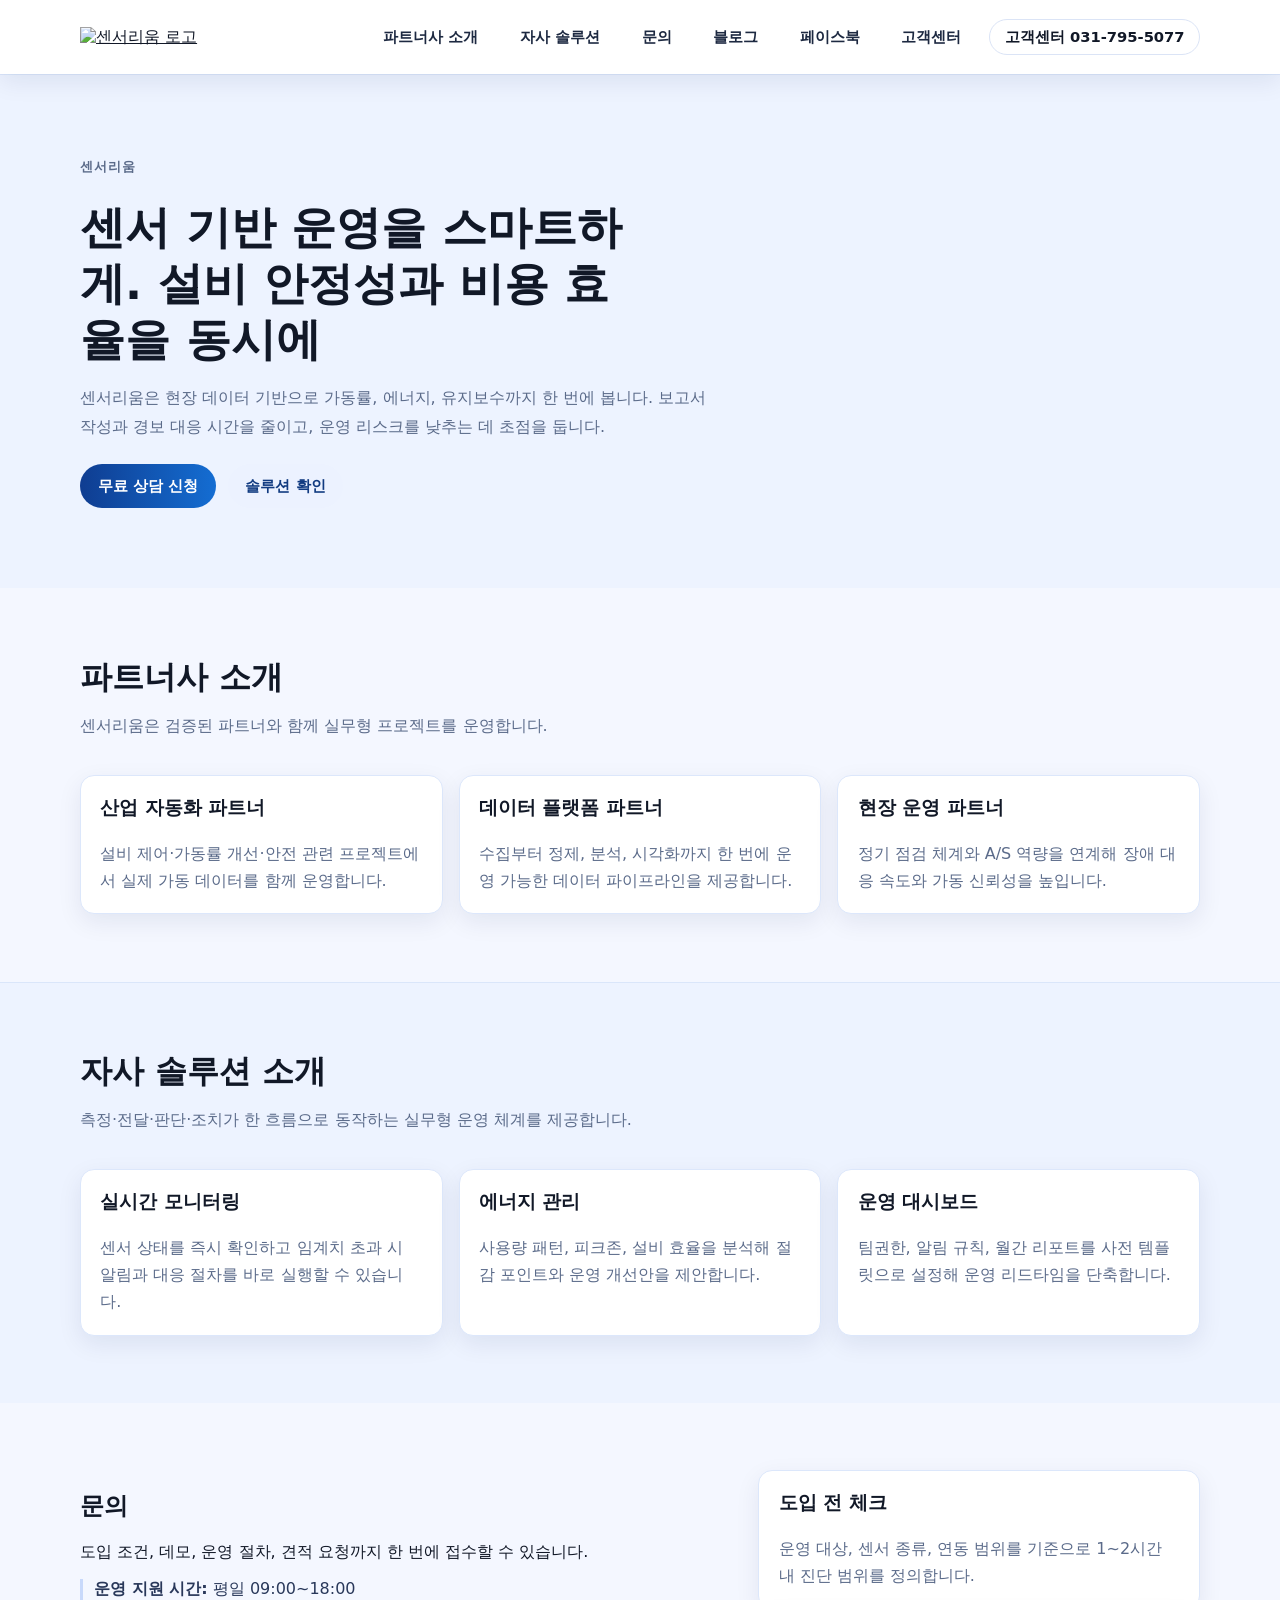
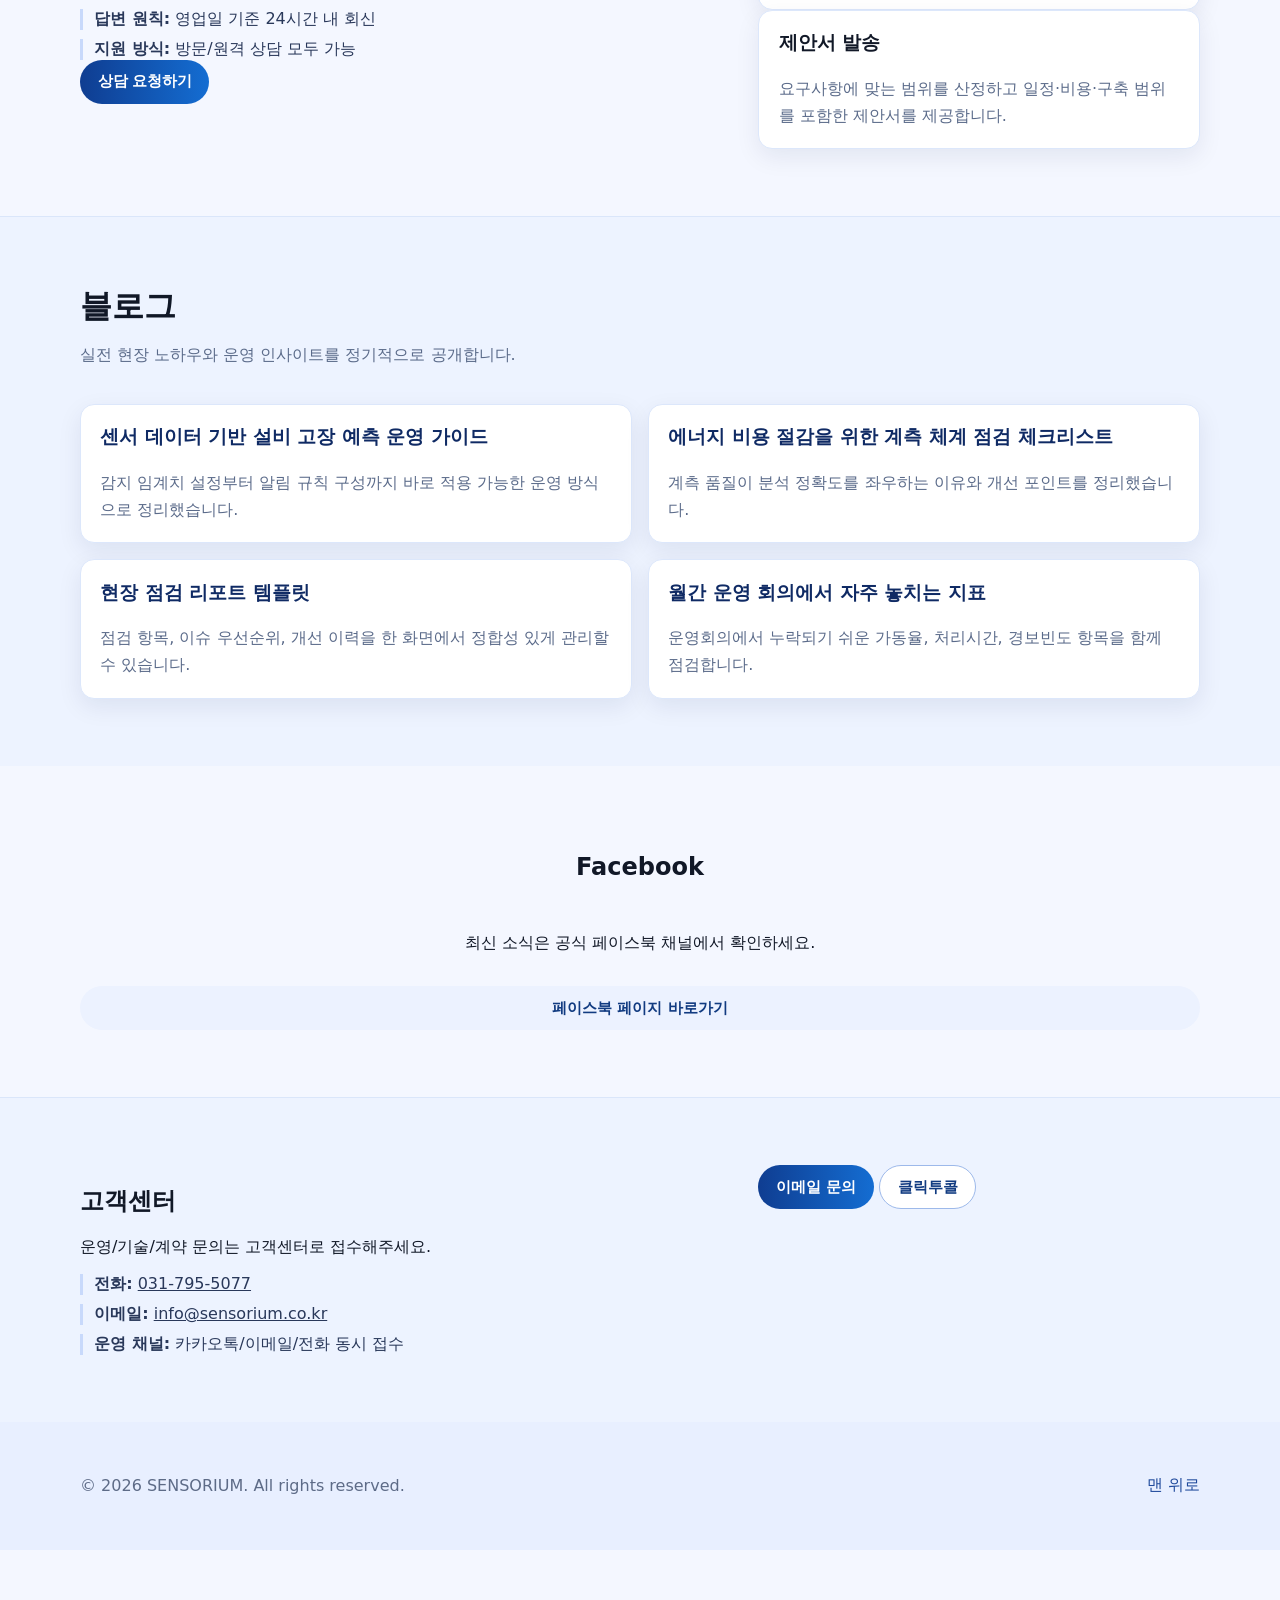
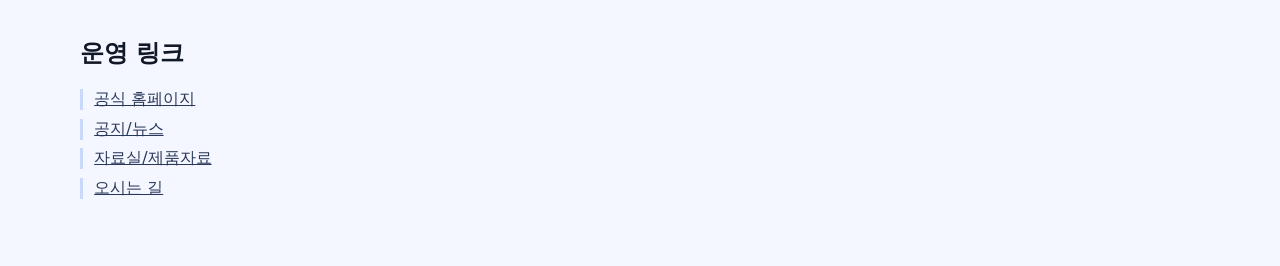
==== commit 63b90efc: "Polish Sensorium landing page for production readiness" ====
--- a/index.html
+++ b/index.html
@@ -1,589 +1,232 @@
-<!DOCTYPE html>
-<html xmlns="http://www.w3.org/1999/xhtml" xml:lang="ko" lang="ko">
+<!doctype html>
+<html lang="ko">
 <head>
-  <meta http-equiv="Content-Type" content="text/html; charset=UTF-8" />
-  <meta charset="UTF-8" />
-  <meta http-equiv="X-UA-Compatible" content="IE=Edge" />
-  <meta name="viewport" content="user-scalable=yes, initial-scale=1.0, maximum-scale=2.0, minimum-scale=1.0" />
-
-  <meta name="naver-site-verification" content="19506b9cc468224ccccec4ab7d183b6048ea908c" />
-  <meta name="Keywords" content="sensorium" />
-  <meta name="Description" content="http://www.sensorium.co.kr/" />
-  <meta name="Author" content="DESIGNPIXEL" />
-  <meta name="Copyright" content="(c)DESIGNPIXEL" />
-  <meta name="publisher" content="DESIGNPIXEL HONG" />
-
-  <meta property="og:title" content="센서리움" />
-  <meta property="og:url" content="https://sensorium.co.kr" />
-  <meta property="og:site_name" content="SENSORIUM" />
-  <meta property="og:description" content="센서리움 통합 홈페이지" />
-  <meta property="og:image" content="https://www.sensorium.co.kr/data/seo/file1_17636113981gbae1g4j5.png" />
-
-  <title>sensorium</title>
-
-  <!-- Google Analytics / Tag Manager -->
-  <script>(function(w,d,s,l,i){w[l]=w[l]||[];w[l].push({'gtm.start':new Date().getTime(),event:'gtm.js'});var f=d.getElementsByTagName(s)[0],j=d.createElement(s),dl=l!='dataLayer'?'&l='+l:'';j.async=true;j.src='https://www.googletagmanager.com/gtm.js?id='+i+dl;f.parentNode.insertBefore(j,f);})(window,document,'script','dataLayer','GTM-PM97NCFP');</script>
-  <script async src="https://www.googletagmanager.com/gtag/js?id=AW-11022550686"></script>
-  <script>
-    window.dataLayer = window.dataLayer || [];
-    function gtag(){dataLayer.push(arguments)}
-    gtag('js', new Date());
-    gtag('config', 'AW-11022550686');
-    gtag('event', 'conversion', {'send_to': 'AW-11022550686/VOEVCMammoUYEJ6N-4cp'});
-  </script>
-  <script async src="https://www.googletagmanager.com/gtag/js?id=UA-158361827-1"></script>
-  <script>
-    window.dataLayer = window.dataLayer || [];
-    function gtagLegacy(){dataLayer.push(arguments)}
-    gtagLegacy('js', new Date());
-    gtagLegacy('config', 'UA-158361827-1');
-  </script>
-
-  <link rel="stylesheet" type="text/css" href="style.css" />
+  <meta charset="utf-8" />
+  <meta name="viewport" content="width=device-width, initial-scale=1" />
+  <meta name="description" content="센서리움 랜딩 페이지 - 파트너, 솔루션, 문의, 블로그, 페이스북, 고객센터 안내" />
+  <title>SENSORIUM | 센서 기반 운영 혁신 파트너</title>
+  <link rel="stylesheet" href="style.css" />
 </head>
 <body>
-  <noscript><iframe src="https://www.googletagmanager.com/ns.html?id=GTM-PM97NCFP" height="0" width="0" style="display:none;visibility:hidden"></iframe></noscript>
-
-  <div id="bg"></div>
-
-  <div id="quick_popup_wrap" class="view_quick_popup">
-    <ul class="list_wrap">
-      <li class="top">
-        <button type="button" class="top_scroll" data-scroll-top>TOP</button>
-      </li>
-      <li class="kakao pbr">
-        <a href="http://pf.kakao.com/_dWwrT" target="_blank">센서리움 플러스 친구 추가</a>
-      </li>
-      <li class="inquiry_banner pbr">
-        <button type="button" data-open="inquiryModal">문의하기</button>
-      </li>
-      <li class="newsletter_banner pbr">
-        <button type="button" data-open="newsletterModal">뉴스레터 구독하기</button>
-      </li>
-    </ul>
+  <div id="overlay" aria-hidden="true"></div>
+
+  <a class="skip-link" href="#mainContent">본문으로 바로가기</a>
+
+  <header class="topbar">
+    <div class="container topbar-inner">
+      <a class="brand" href="#hero" aria-label="센서리움 홈">
+        <img src="https://www.sensorium.co.kr/img/common/foot_logo.png" alt="센서리움 로고" />
+      </a>
+
+      <button id="menuButton" class="menu-toggle" aria-expanded="false" aria-controls="primaryNav">
+        메뉴
+      </button>
+
+      <nav id="primaryNav" class="nav" aria-label="주요 메뉴">
+        <a href="#partners">파트너사 소개</a>
+        <a href="#solutions">자사 솔루션</a>
+        <a href="#inquiry">문의</a>
+        <a href="#blog">블로그</a>
+        <a href="#social">페이스북</a>
+        <a href="#support">고객센터</a>
+      </nav>
+
+      <a class="quick-contact" href="tel:031-795-5077">고객센터 031-795-5077</a>
+    </div>
+  </header>
+
+  <main id="mainContent">
+    <section id="hero" class="hero section-surface">
+      <div class="container hero-inner">
+        <p class="eyebrow">센서리움</p>
+        <h1>센서 기반 운영을 스마트하게. 설비 안정성과 비용 효율을 동시에</h1>
+        <p>
+          센서리움은 현장 데이터 기반으로 가동률, 에너지, 유지보수까지 한 번에 봅니다.
+          보고서 작성과 경보 대응 시간을 줄이고, 운영 리스크를 낮추는 데 초점을 둡니다.
+        </p>
+        <div class="hero-cta">
+          <a class="btn btn-primary" href="#inquiry">무료 상담 신청</a>
+          <a class="btn btn-secondary" href="#solutions">솔루션 확인</a>
+        </div>
+      </div>
+    </section>
+
+    <section id="partners" class="section reveal">
+      <div class="container section-inner">
+        <div class="section-head">
+          <h2>파트너사 소개</h2>
+          <p>센서리움은 검증된 파트너와 함께 실무형 프로젝트를 운영합니다.</p>
+        </div>
+        <div class="cards-grid">
+          <article class="card">
+            <h3>산업 자동화 파트너</h3>
+            <p>설비 제어·가동률 개선·안전 관련 프로젝트에서 실제 가동 데이터를 함께 운영합니다.</p>
+          </article>
+          <article class="card">
+            <h3>데이터 플랫폼 파트너</h3>
+            <p>수집부터 정제, 분석, 시각화까지 한 번에 운영 가능한 데이터 파이프라인을 제공합니다.</p>
+          </article>
+          <article class="card">
+            <h3>현장 운영 파트너</h3>
+            <p>정기 점검 체계와 A/S 역량을 연계해 장애 대응 속도와 가동 신뢰성을 높입니다.</p>
+          </article>
+        </div>
+      </div>
+    </section>
+
+    <section id="solutions" class="section section-surface reveal">
+      <div class="container section-inner">
+        <div class="section-head">
+          <h2>자사 솔루션 소개</h2>
+          <p>측정·전달·판단·조치가 한 흐름으로 동작하는 실무형 운영 체계를 제공합니다.</p>
+        </div>
+        <div class="cards-grid cards-grid-3">
+          <article class="card">
+            <h3>실시간 모니터링</h3>
+            <p>센서 상태를 즉시 확인하고 임계치 초과 시 알림과 대응 절차를 바로 실행할 수 있습니다.</p>
+          </article>
+          <article class="card">
+            <h3>에너지 관리</h3>
+            <p>사용량 패턴, 피크존, 설비 효율을 분석해 절감 포인트와 운영 개선안을 제안합니다.</p>
+          </article>
+          <article class="card">
+            <h3>운영 대시보드</h3>
+            <p>팀권한, 알림 규칙, 월간 리포트를 사전 템플릿으로 설정해 운영 리드타임을 단축합니다.</p>
+          </article>
+        </div>
+      </div>
+    </section>
+
+    <section id="inquiry" class="section reveal">
+      <div class="container section-inner split-2">
+        <div>
+          <h2>문의</h2>
+          <p>도입 조건, 데모, 운영 절차, 견적 요청까지 한 번에 접수할 수 있습니다.</p>
+          <ul class="info-list">
+            <li><strong>운영 지원 시간:</strong> 평일 09:00~18:00</li>
+            <li><strong>답변 원칙:</strong> 영업일 기준 24시간 내 회신</li>
+            <li><strong>지원 방식:</strong> 방문/원격 상담 모두 가능</li>
+          </ul>
+          <button class="btn btn-primary" data-open="inquiryModal">상담 요청하기</button>
+        </div>
+
+        <div class="inquiry-highlights">
+          <article class="card">
+            <h3>도입 전 체크</h3>
+            <p>운영 대상, 센서 종류, 연동 범위를 기준으로 1~2시간 내 진단 범위를 정의합니다.</p>
+          </article>
+          <article class="card">
+            <h3>제안서 발송</h3>
+            <p>요구사항에 맞는 범위를 산정하고 일정·비용·구축 범위를 포함한 제안서를 제공합니다.</p>
+          </article>
+        </div>
+      </div>
+    </section>
+
+    <section id="blog" class="section section-surface reveal">
+      <div class="container section-inner">
+        <div class="section-head">
+          <h2>블로그</h2>
+          <p>실전 현장 노하우와 운영 인사이트를 정기적으로 공개합니다.</p>
+        </div>
+        <div class="cards-grid cards-grid-2">
+          <article class="post">
+            <h3><a href="https://www.sensorium.co.kr/board/board.php?bo_table=notice&wr_id=1">센서 데이터 기반 설비 고장 예측 운영 가이드</a></h3>
+            <p>감지 임계치 설정부터 알림 규칙 구성까지 바로 적용 가능한 운영 방식으로 정리했습니다.</p>
+          </article>
+          <article class="post">
+            <h3><a href="https://www.sensorium.co.kr/board/board.php?bo_table=notice&wr_id=2">에너지 비용 절감을 위한 계측 체계 점검 체크리스트</a></h3>
+            <p>계측 품질이 분석 정확도를 좌우하는 이유와 개선 포인트를 정리했습니다.</p>
+          </article>
+          <article class="post">
+            <h3><a href="https://www.sensorium.co.kr/board/board.php?bo_table=notice&wr_id=3">현장 점검 리포트 템플릿</a></h3>
+            <p>점검 항목, 이슈 우선순위, 개선 이력을 한 화면에서 정합성 있게 관리할 수 있습니다.</p>
+          </article>
+          <article class="post">
+            <h3><a href="https://www.sensorium.co.kr/board/board.php?bo_table=notice&wr_id=4">월간 운영 회의에서 자주 놓치는 지표</a></h3>
+            <p>운영회의에서 누락되기 쉬운 가동율, 처리시간, 경보빈도 항목을 함께 점검합니다.</p>
+          </article>
+        </div>
+      </div>
+    </section>
+
+    <section id="social" class="section reveal">
+      <div class="container section-inner social-section">
+        <h2>Facebook</h2>
+        <p>최신 소식은 공식 페이스북 채널에서 확인하세요.</p>
+        <a class="btn btn-secondary" href="https://www.facebook.com/sensorium" target="_blank" rel="noopener noreferrer" aria-label="센서리움 공식 페이스북으로 이동">페이스북 페이지 바로가기</a>
+      </div>
+    </section>
+
+    <section id="support" class="section section-surface reveal">
+      <div class="container section-inner split-2">
+        <div>
+          <h2>고객센터</h2>
+          <p>운영/기술/계약 문의는 고객센터로 접수해주세요.</p>
+          <ul class="info-list">
+            <li><strong>전화:</strong> <a href="tel:031-795-5077">031-795-5077</a></li>
+            <li><strong>이메일:</strong> <a href="mailto:info@sensorium.co.kr">info@sensorium.co.kr</a></li>
+            <li><strong>운영 채널:</strong> 카카오톡/이메일/전화 동시 접수</li>
+          </ul>
+        </div>
+        <div>
+          <a class="btn btn-primary" href="mailto:info@sensorium.co.kr">이메일 문의</a>
+          <a class="btn btn-outline" href="tel:031-795-5077">클릭투콜</a>
+        </div>
+      </div>
+    </section>
+  </main>
+
+  <footer class="footer">
+    <div class="container footer-inner">
+      <p>© <span id="year"></span> SENSORIUM. All rights reserved.</p>
+      <a href="#hero">맨 위로</a>
+    </div>
+  </footer>
+
+  <div id="inquiryModal" class="modal" role="dialog" aria-modal="true" aria-hidden="true" aria-labelledby="inquiryTitle">
+    <div class="modal-panel">
+      <button class="modal-close" type="button" data-close-modal aria-label="닫기">×</button>
+      <h2 id="inquiryTitle">상담 요청</h2>
+      <form id="inquiryForm" class="inquiry-form">
+        <label>
+          회사명 <span aria-hidden="true">*</span>
+          <input type="text" name="company" required />
+        </label>
+        <label>
+          담당자명 <span aria-hidden="true">*</span>
+          <input type="text" name="name" required />
+        </label>
+        <label>
+          이메일 <span aria-hidden="true">*</span>
+          <input type="email" name="email" required />
+        </label>
+        <label>
+          문의 내용 <span aria-hidden="true">*</span>
+          <textarea name="message" rows="4" required></textarea>
+        </label>
+        <label>
+          <input type="checkbox" name="agree" required />
+          개인정보 수집 및 이용 동의
+        </label>
+        <button class="btn btn-primary" type="submit">상담 신청</button>
+      </form>
+    </div>
   </div>
 
-  <div class="overlay" id="overlay" aria-hidden="true"></div>
-
-  <div id="zoomModal" class="popup_form_wrap" role="dialog" aria-modal="true" aria-label="zoom 미팅 신청" aria-hidden="true" tabindex="-1">
-    <div class="form">
-      <p class="blind">zoom을 이용한 온라인 미팅신청</p>
-      <button type="button" class="popup_close popup-close" aria-label="닫기">×</button>
-      <form name="zoomRequestForm" id="zoomRequestForm" method="post" action="" onsubmit="return false;">
-        <div class="title_wrap">
-          <p class="title_txt"><span>zoom을 이용한</span><strong> 온라인 미팅 신청</strong></p>
-        </div>
-        <div class="form_field">
-          <div class="form_item">
-            <label for="z_company">회사명</label>
-            <div class="input"><input name="r_corpname" type="text" id="z_company" class="form_value" required /></div>
-          </div>
-          <div class="form_item">
-            <label for="z_name">성함</label>
-            <div class="input"><input name="r_name" type="text" id="z_name" class="form_value" required /></div>
-          </div>
-          <div class="form_item">
-            <label for="z_title">직함</label>
-            <div class="input"><input name="r_position" type="text" id="z_title" class="form_value" /></div>
-          </div>
-          <div class="form_item">
-            <label for="z_tel">연락처</label>
-            <div class="input"><input name="r_tel" type="text" id="z_tel" class="form_value" required /></div>
-          </div>
-          <div class="form_item">
-            <label for="z_date">회의 가능 시간</label>
-            <div class="input date_picker">
-              <input type="text" name="r_date" id="z_date" class="i_date" placeholder="2026-03-01" required readonly />
-              <span class="item">-</span>
-              <input type="text" name="r_time" id="z_time" class="i_time" placeholder="14:00" required readonly />
-            </div>
-          </div>
-          <div class="form_item">
-            <label for="z_textarea">회의내용요청</label>
-            <div class="input"><textarea name="r_content" id="z_textarea" class="form_value"></textarea></div>
-          </div>
-        </div>
-        <div class="privacy_field">
-          <div class="check_box"><input type="checkbox" id="z_privacy_check" class="privacy_check" required /><label for="z_privacy_check">개인정보보호정책에 동의합니다. (필수)</label></div>
-        </div>
-        <button type="submit" class="submit_btn">구독하기</button>
-      </form>
-    </div>
-  </div>
-
-  <div id="inquiryModal" class="popup_form_wrap" role="dialog" aria-modal="true" aria-label="문의하기" aria-hidden="true" tabindex="-1">
-    <div class="form">
-      <p class="blind">문의하기</p>
-      <button type="button" class="popup_close popup-close" aria-label="닫기">×</button>
-      <form name="inquiryForm" id="inquiryForm" method="post" action="/inquiry_ok.php" onsubmit="return false;">
-        <div class="title_wrap">
-          <h3 class="form_title">문의하기</h3>
-          <p class="title_txt">센서리움에 문의하실 내용을 입력해 주세요.</p>
-        </div>
-        <div class="form_field">
-          <div class="form_item"><label for="i_company">회사명</label><div class="input"><input name="r_corpname" type="text" id="i_company" class="form_value" required /></div></div>
-          <div class="form_item"><label for="i_name">성함</label><div class="input"><input name="r_name" type="text" id="i_name" class="form_value" required /></div></div>
-          <div class="form_item"><label for="i_title">직함</label><div class="input"><input name="r_position" type="text" id="i_title" class="form_value" /></div></div>
-          <div class="form_item"><label for="i_tel">연락처</label><div class="input"><input name="r_tel" type="text" id="i_tel" class="form_value" required /></div></div>
-          <div class="form_item"><label for="i_date">통화가능시간</label><div class="input date_picker"><input type="text" name="r_date" id="i_date" class="i_date" placeholder="2026-03-01" required readonly /><span class="item">-</span><input type="text" name="r_time" id="i_time" class="i_time" placeholder="10:00" required readonly /></div></div>
-          <div class="form_item"><label for="i_textarea">문의내용</label><div class="input"><textarea name="r_content" id="i_textarea" class="form_value" required></textarea></div></div>
-        </div>
-        <div class="privacy_field"><div class="check_box"><input type="checkbox" id="i_privacy_check" class="privacy_check" required /><label for="i_privacy_check">개인정보보호정책에 동의합니다. (필수)</label></div></div>
-        <button type="submit" class="submit_btn">문의하기</button>
-      </form>
-    </div>
-  </div>
-
-  <div id="newsletterModal" class="popup_form_wrap" role="dialog" aria-modal="true" aria-label="뉴스레터 구독" aria-hidden="true" tabindex="-1">
-    <div class="form">
-      <p class="blind">뉴스레터 구독하기</p>
-      <button type="button" class="popup_close popup-close" aria-label="닫기">×</button>
-      <form id="newsletterForm" onsubmit="return false;">
-        <h3 class="form_title">구독신청</h3>
-        <div class="form_field">
-          <div class="form_item"><label for="n_name">이름</label><div class="input"><input name="r_name" type="text" id="n_name" class="form_value" required /></div></div>
-          <div class="form_item"><label for="n_email1">이메일</label><div class="input date_picker"><input name="r_email1" type="text" id="n_email1" class="i_date" required /><span class="item">@</span><input name="r_email2" type="text" id="n_email2" class="i_time" required /></div></div>
-          <div class="form_item"><label for="n_company">회사명</label><div class="input"><input name="r_add" type="text" id="n_company" class="form_value" /></div></div>
-        </div>
-        <div class="privacy_field">
-          <div class="check_box"><input type="checkbox" id="n_privacy_check" class="privacy_check" required /><label for="n_privacy_check">개인정보 처리방침 및 이용동의 (필수)</label></div>
-        </div>
-        <button type="submit" class="submit_btn">구독하기</button>
-      </form>
-    </div>
-  </div>
-
-  <div id="wrap">
-    <ul class="blind">
-      <li><a href="#contents">본문 바로가기(Skip Contents)</a></li>
-    </ul>
-
-    <header id="header" class="motion">
-      <div class="head_top pbr">
-        <h1><a href="/"><img src="https://www.sensorium.co.kr/img/common/logo.png" alt="SENSORium" /></a></h1>
-        <ul>
-          <li class="en"><a href="/">HOME</a></li>
-          <li class="en"><a href="/m15.php">Contact us</a></li>
-          <li class="en"><a href="/sitemap.php">sitemap</a></li>
-          <li class="en"><a href="https://blog.naver.com/rebecca_sr" target="_blank">BLOG</a></li>
-          <li class="en"><a href="https://www.facebook.com/sensoriumkorea/" target="_blank">FACEBOOK</a></li>
-          <li class="en"><a href="https://www.linkedin.com/company/sensoriumkorea/" target="_blank">LINKED IN</a></li>
+  <section class="container section" aria-label="운영 링크 모음">
+    <div class="section-inner">
+      <div>
+        <h2>운영 링크</h2>
+        <ul class="info-list">
+          <li><a href="https://www.sensorium.co.kr/">공식 홈페이지</a></li>
+          <li><a href="https://www.sensorium.co.kr/board/board.php?bo_table=notice">공지/뉴스</a></li>
+          <li><a href="https://www.sensorium.co.kr/board/board.php?bo_table=products">자료실/제품자료</a></li>
+          <li><a href="https://www.sensorium.co.kr/m15.php">오시는 길</a></li>
         </ul>
-
-        <a href="http://pf.kakao.com/_dWwrT" target="_blank" class="header_kakao">센서리움 플러스 친구 추가하기</a>
-        <div class="contactInfo">
-          <dl><dt>TEL</dt><dd>031-795-5077</dd></dl>
-          <dl><dt>FAX</dt><dd>031-790-1034</dd></dl>
-          <dl><dt>E-MAIL</dt><dd>info@sensorium.co.kr</dd></dl>
-        </div>
-      </div>
-
-      <nav class="pbr pc_navi">
-        <div class="submenu"></div>
-        <ul>
-          <li class="en has-sub"><span class="line"></span>
-            <a href="/m11.php">회사소개</a>
-            <div class="sub_menu first">
-              <ul>
-                <li><a href="/m11.php">기업개요</a></li>
-                <li><a href="/m12.php">연혁</a></li>
-                <li><a href="/m15.php">찾아오시는 길</a></li>
-                <li><a href="/m17.php">채용</a></li>
-              </ul>
-            </div>
-          </li>
-          <li class="en has-sub"><span class="line"></span>
-            <a href="/m14.php">파트너사</a>
-            <div class="sub_menu first">
-              <ul>
-                <li><a href="/m14.php">파트너사 소개</a></li>
-                <li><a href="/board/board.php?bo_table=products&cate=제품별%20다운로드">자료실</a></li>
-                <li><a href="/board/board.php?bo_table=media">미디어</a></li>
-                <li><a href="https://asia.beasensors.com/en/thermotool/" target="_blank" rel="noreferrer">에너지 세이빙</a></li>
-              </ul>
-            </div>
-          </li>
-          <li class="en has-sub"><span class="line"></span>
-            <a href="/board/board.php?bo_table=business&code=005">솔루션</a>
-            <div class="sub_menu">
-              <ul>
-                <li><a href="/board/board.php?bo_table=business&code=005">스마트 주차 시스템</a></li>
-                <li><a href="/board/board.php?bo_table=business&code=006">스마트 도로 교통</a></li>
-                <li><a href="/board/board.php?bo_table=business&code=007">중대재해처벌법 방지 솔루션</a></li>
-                <li><a href="/board/board.php?bo_table=business&code=008">스마트 교차로 시스템</a></li>
-                <li><a href="/board/board.php?bo_table=business&code=010">피플카운팅</a></li>
-                <li><a href="/board/board.php?bo_table=business&code=003">대중 교통 안전 솔루션</a></li>
-                <li><a href="/board/board.php?bo_table=business&code=009">인터랙티브 터치 솔루션</a></li>
-                <li><a href="/board/board.php?bo_table=business&code=002">보안</a></li>
-                <li><a href="/board/board.php?bo_table=business&code=001">입출입 감지</a></li>
-              </ul>
-            </div>
-          </li>
-          <li class="en has-sub"><span class="line"></span>
-            <a href="/board/board.php?bo_table=reference&code=&code2=#pos">설치사진</a>
-            <div class="sub_menu"><ul><li><a href="/board/board.php?bo_table=reference&code=&code2=#pos">설치사진</a></li></ul></div>
-          </li>
-          <li class="en has-sub"><span class="line"></span>
-            <a href="/board/board.php?bo_table=notice">홍보실</a>
-            <div class="sub_menu first">
-              <ul>
-                <li><a href="/board/board.php?bo_table=notice">언론홍보</a></li>
-                <li><a href="/board/board.php?bo_table=products&cate=제품별%20다운로드">자료실</a></li>
-                <li><a href="/board/board.php?bo_table=media">미디어</a></li>
-                <li><a href="/board/board.php?bo_table=newsletter">뉴스레터</a></li>
-              </ul>
-            </div>
-          </li>
-          <li class="en has-sub"><span class="line"></span>
-            <a href="https://pf.kakao.com/_dWwrT" target="_blank">고객지원</a>
-            <div class="sub_menu first"><ul><li><a href="https://pf.kakao.com/_dWwrT" target="_blank">고객지원</a></li></ul></div>
-          </li>
-        </ul>
-        <div class="gnb_search">
-          <form name="productSearchForm" method="get" action="/search.php">
-            <input type="search" name="productKeyword" value="" placeholder="검색어 입력" />
-            <button>검색하기</button>
-          </form>
-        </div>
-      </nav>
-
-      <div class="head_top tm_nav">
-        <h1><a href="/"><img src="https://www.sensorium.co.kr/img/common/logo.png" alt="SENSORIUM" /></a></h1>
-        <button type="button" class="nav_btn" aria-expanded="false" aria-controls="mobileNavi" aria-label="메뉴 열기">
-          <div class="menu-trigger" >
-            <span class="n1"></span>
-            <span class="n2"></span>
-            <span class="n3"></span>
-          </div>
-        </button>
-      </div>
-      <nav class="tm_nav" id="mobileNavi" aria-label="모바일 내비게이션">
-        <div class="nav_search">
-          <div class="gnb_search">
-            <form name="productSearchForm" method="get" action="/search.php">
-              <input type="search" name="productKeyword" value="" placeholder="검색어 입력" />
-              <button>검색하기</button>
-            </form>
-          </div>
-        </div>
-        <dl>
-          <dt class="en uppercase" role="button" tabindex="0" aria-expanded="false">회사소개</dt>
-          <dd>
-            <p><a href="/m11.php">기업 개요</a></p>
-            <p><a href="/m12.php">연혁</a></p>
-            <p><a href="/m15.php">찾아오시는 길</a></p>
-            <p><a href="/m17.php">채용</a></p>
-          </dd>
-          <dt class="en  uppercase" role="button" tabindex="0" aria-expanded="false">파트너사</dt>
-          <dd>
-            <p><a href="/m14.php">파트너사 소개</a></p>
-            <p><a href="/board/board.php?bo_table=products&cate=제품별%20다운로드">자료실</a></p>
-            <p><a href="/board/board.php?bo_table=media">미디어</a></p>
-            <p><a href="https://asia.beasensors.com/en/thermotool/" target="_blank" rel="noreferrer">에너지 세이빙</a></p>
-          </dd>
-          <dt class="en  uppercase" role="button" tabindex="0" aria-expanded="false">솔루션</dt>
-          <dd>
-            <p><a href="/board/board.php?bo_table=business&code=005">스마트 주차 시스템</a></p>
-            <p><a href="/board/board.php?bo_table=business&code=006">스마트 도로 교통</a></p>
-            <p><a href="/board/board.php?bo_table=business&code=007">중대재해처벌법 방지 솔루션</a></p>
-            <p><a href="/board/board.php?bo_table=business&code=008">스마트 교차로 시스템</a></p>
-            <p><a href="/board/board.php?bo_table=business&code=010">피플카운팅</a></p>
-            <p><a href="/board/board.php?bo_table=business&code=003">대중 교통 안전 솔루션</a></p>
-            <p><a href="/board/board.php?bo_table=business&code=009">인터랙티브 터치 솔루션</a></p>
-            <p><a href="/board/board.php?bo_table=business&code=002">보안</a></p>
-            <p><a href="/board/board.php?bo_table=business&code=001">입출입 감지</a></p>
-          </dd>
-          <dt class="en uppercase" role="button" tabindex="0" aria-expanded="false">설치사진</dt>
-          <dd><p><a href="/board/board.php?bo_table=reference&code=&code2=#pos">설치사진</a></p></dd>
-          <dt class="en  uppercase" role="button" tabindex="0" aria-expanded="false">홍보실</dt>
-          <dd>
-            <p><a href="/board/board.php?bo_table=notice">언론홍보</a></p>
-            <p><a href="/board/board.php?bo_table=newsletter">뉴스레터</a></p>
-          </dd>
-          <dt class="en uppercase" role="button" tabindex="0" aria-expanded="false">고객지원</dt>
-          <dd><p><a href="https://pf.kakao.com/_dWwrT" target="_blank">고객지원</a></p></dd>
-        </dl>
-        <a href="http://pf.kakao.com/_dWwrT" target="_blank" class="header_kakao">센서리움 플러스 친구 추가하기</a>
-      </nav>
-    </header>
-
-    <div id="container">
-      <div id="contents">
-        <div class="main_slider ptbr" aria-label="메인 비주얼">
-          <ul class="bxslider" id="heroSlider">
-            <li class="main_s">
-              <a href="/board/board.php?bo_table=business&code=007#section8" target="_blank"><img src="https://www.sensorium.co.kr/data/main/file1_17194652315pf5hhq3m5.png" alt="Smart mobility" /></a>
-            </li>
-            <li class="main_s">
-              <a href="/board/board.php?bo_table=newsletter&idx=124" target="_blank"><img src="https://www.sensorium.co.kr/data/main/file1_1709108401r8ttebe525.png" alt="IoT sensor" /></a>
-            </li>
-            <li class="main_s">
-              <a href="/board/board.php?bo_table=business&code=007" target="_blank"><img src="https://www.sensorium.co.kr/data/main/file1_17194651881gqwibh465.png" alt="Factory safety" /></a>
-            </li>
-          </ul>
-          <ul class="slider_dots" id="heroDots"></ul>
-        </div>
-
-        <div class="main_slider mbr">
-          <ul class="bxslider">
-            <li class="main_s">
-              <a href="/board/board.php?bo_table=business&code=007#section8" target="_blank"><img src="https://www.sensorium.co.kr/data/main/file2_1719465231rfzwicrh5v.png" alt="스마트 솔루션" /></a>
-            </li>
-            <li class="main_s"><a href="/board/board.php?bo_table=newsletter&idx=124" target="_blank"><img src="https://www.sensorium.co.kr/data/main/file2_17194656846y5gxvbogw.png" alt="교차로" /></a></li>
-            <li class="main_s"><a href="/board/board.php?bo_table=business&code=007" target="_blank"><img src="https://www.sensorium.co.kr/data/main/file2_1719465188ack3jpnbbr.png" alt="안전" /></a></li>
-          </ul>
-        </div>
-
-        <section class="con con02">
-          <h3 class="en main_title bold">센서리움 소개</h3>
-          <p>
-            센서리움은 영국 HALMA GROUP 계열사 벨기에 BEA의 한국 독점 에이전트입니다. 보행자용·산업용 센서 외에도 AI 시대에 맞춰 다양한 솔루션을 제공하며,
-            사용자 편의와 안전성 향상을 위한 연구 개발을 수행합니다.
-          </p>
-        </section>
-
-        <section class="con con03">
-          <h3 class="en main_title">솔루션</h3>
-          <div class="con03_con">
-            <div class="text en"><span>WE CREATE</span><br /><span>PEACE OF</span><br /><span>MIND</span></div>
-            <ul>
-              <li>
-                <a href="/board/board.php?bo_table=business&code=005">
-                  <div class="img"><img src="https://www.sensorium.co.kr/img/main/con03_con_img05.jpg" alt="" class="business_img"/></div>
-                  <div class="text"><h5 class="en uppercase">business</h5><h3>스마트<br />주차시스템</h3></div>
-                </a>
-              </li>
-              <li>
-                <a href="/board/board.php?bo_table=business&code=006">
-                  <div class="img"><img src="https://www.sensorium.co.kr/img/main/con03_con_img06.jpg" alt="" class="business_img"/></div>
-                  <div class="text"><h5 class="en uppercase">business</h5><h3>스마트<br />도로교통</h3></div>
-                </a>
-              </li>
-              <li>
-                <a href="/board/board.php?bo_table=business&code=007">
-                  <div class="img"><img src="https://www.sensorium.co.kr/img/main/con03_con_img07.jpg" alt="" class="business_img"/></div>
-                  <div class="text"><h5 class="en uppercase">business</h5><h3>중대재해처벌법<br />방지 시스템</h3></div>
-                </a>
-              </li>
-              <li>
-                <a href="/board/board.php?bo_table=business&code=008">
-                  <div class="img"><img src="https://www.sensorium.co.kr/img/main/con03_con_img08.jpg" alt="" class="business_img"/></div>
-                  <div class="text"><h5 class="en uppercase">business</h5><h3>스마트<br />교차로 시스템</h3></div>
-                </a>
-              </li>
-              <li>
-                <a href="/board/board.php?bo_table=business&code=010">
-                  <div class="img"><img src="https://www.sensorium.co.kr/img/main/con03_con_img04.jpg" alt="" class="business_img"/></div>
-                  <div class="text"><h5 class="en uppercase">business</h5><h3>피플카운팅</h3></div>
-                </a>
-              </li>
-              <li>
-                <a href="/board/board.php?bo_table=business&code=003">
-                  <div class="img"><img src="https://www.sensorium.co.kr/img/main/con03_con_img03.jpg" alt="" class="business_img"/></div>
-                  <div class="text"><h5 class="en uppercase">business</h5><h3>대중 교통<br />안전 솔루션</h3></div>
-                </a>
-              </li>
-              <li>
-                <a href="/board/board.php?bo_table=business&code=009">
-                  <div class="img"><img src="https://www.sensorium.co.kr/img/main/con03_con_img09.jpg" alt="" class="business_img"/></div>
-                  <div class="text"><h5 class="en uppercase">business</h5><h3>인터랙티브<br />터치솔루션</h3></div>
-                </a>
-              </li>
-              <li>
-                <a href="/board/board.php?bo_table=business&code=002">
-                  <div class="img"><img src="https://www.sensorium.co.kr/img/main/con03_con_img02.jpg" alt="" class="business_img"/></div>
-                  <div class="text"><h5 class="en uppercase">business</h5><h3>보안</h3></div>
-                </a>
-              </li>
-              <li>
-                <a href="/board/board.php?bo_table=business&code=001">
-                  <div class="img"><img src="https://www.sensorium.co.kr/img/main/con03_con_img01.jpg" alt="" class="business_img"/></div>
-                  <div class="text"><h5 class="en uppercase">business</h5><h3>입출입 감지</h3></div>
-                </a>
-              </li>
-            </ul>
-          </div>
-        </section>
-
-        <section class="con con08">
-          <div class="inner">
-            <h3 class="en main_title bold">파트너사</h3>
-            <div class="conwrap">
-              <div class="swiper-container customer" id="partnerTrack" role="region" aria-label="센서리움 파트너사 롤링" tabindex="0">
-                <div class="swiper-wrapper">
-                  <div class="swiper-slide"><div class="logo"><span>TESLA</span></div><div class="company">테슬라</div><dl><dt class="pdt">CONDOR</dt><dd class="use">차량 감지</dd></dl></div>
-                  <div class="swiper-slide"><div class="logo"><span>롯데</span></div><div class="company">롯데 백화점</div><dl><dt class="pdt">FLATSCAN-RS510-S</dt><dd class="use">주차장 높이 제한</dd></dl></div></div>
-                  <div class="swiper-slide"><div class="logo"><span>동원</span></div><div class="company">동원</div><dl><dt class="pdt">FALCON</dt><dd class="use">지게차 감지</dd></dl></div></div>
-                  <div class="swiper-slide"><div class="logo"><span>모나리자</span></div><div class="company">모나리자</div><dl><dt class="pdt">FALCON</dt><dd class="use">지게차 감지</dd></dl></div></div>
-                  <div class="swiper-slide"><div class="logo"><span>쿠팡</span></div><div class="company">쿠팡</div><dl><dt class="pdt">FLATSCAN-RS510-S</dt><dd class="use">높이 제한</dd></dl></div></div>
-                  <div class="swiper-slide"><div class="logo"><span>LG</span></div><div class="company">LG전자</div><dl><dt class="pdt">LZR-TK25</dt><dd class="use">높이 제한</dd></dl></div></div>
-                  <div class="swiper-slide"><div class="logo"><span>서울시</span></div><div class="company">서울시</div><dl><dt class="pdt">SIGMA</dt><dd class="use">피플 카운팅</dd></dl></div></div>
-                  <div class="swiper-slide"><div class="logo"><span>이마트</span></div><div class="company">이마트</div><dl><dt class="pdt">CONDOR J</dt><dd class="use">차량 카운팅</dd></dl></div></div>
-                </div>
-              </div>
-              <div class="ctr">
-                <button type="button" class="con8prev btn" aria-label="이전 파트너" data-carousel-prev="partnerTrack">◀</button>
-                <button type="button" class="con8next btn" aria-label="다음 파트너" data-carousel-next="partnerTrack">▶</button>
-              </div>
-            </div>
-          </div>
-        </section>
-
-        <section class="con con02_1">
-          <div class="inner">
-            <h3 class="en main_title bold">뉴스레터</h3>
-            <p>2주마다 센서리움의 아이디어와 솔루션을 이메일로 받아보세요.</p>
-            <button class="newsletter_banner" type="button" data-open="newsletterModal">구독신청</button>
-
-            <div class="news_slide_wrap swiper-container" id="newsSection">
-              <div class="swiper-wrapper" id="newsletterTrack" aria-label="최신 뉴스레터" >
-                <div class="slide swiper-slide">
-                  <a href="/board/board.php?bo_table=newsletter&idx=251">
-                    <div class="img" style="background-image:url('https://www.sensorium.co.kr/data/board/newsletter/file1_1770276100xb1gqnftk4.png')"></div>
-                    <div class="tit"><p class="e_">[센서리움] 귀사의 공장 교차로, 정말 '안전'합니까?</p></div>
-                  </a>
-                </div>
-                <div class="slide swiper-slide">
-                  <a href="/board/board.php?bo_table=newsletter&idx=250">
-                    <div class="img" style="background-image:url('https://www.sensorium.co.kr/data/board/newsletter/file1_1768969292an6yqfiwj4.png')"></div>
-                    <div class="tit"><p class="e_">[센서리움] 거리두기 운영은 문 앞에서부터 시작됩니다.</p></div>
-                  </a>
-                </div>
-                <div class="slide swiper-slide">
-                  <a href="/board/board.php?bo_table=newsletter&idx=249">
-                    <div class="img" style="background-image:url('https://www.sensorium.co.kr/data/board/newsletter/file1_1768888203mo85z4gha7.png')"></div>
-                    <div class="tit"><p class="e_">[센서리움] 높이제한센서, 현장 적용 가이드</p></div>
-                  </a>
-                </div>
-              </div>
-              <div class="slide_navigation">
-                <button type="button" class="arrow swiper-button-prev" data-carousel-prev="newsletterTrack" aria-label="이전 뉴스레터"></button>
-                <button type="button" class="arrow swiper-button-next" data-carousel-next="newsletterTrack" aria-label="다음 뉴스레터"></button>
-              </div>
-            </div>
-          </div>
-        </section>
-
-
-        <section class="con con05 ptbr">
-          <h3 class="en main_title">솔루션</h3>
-          <ul>
-            <li>
-              <a href="http://laser.sensorium.co.kr/" target="_blank">
-                <div class="img"><img src="https://www.sensorium.co.kr/img/main/solution01.png" alt="센서 기술" class="solution_img"/></div>
-                <div class="text"><h3 class="en">SENSOR<br />TECHNOLOGY </h3><p>센서 기술 바로가기</p></div>
-              </a>
-            </li>
-            <li>
-              <a href="http://its.sensorium.co.kr/" target="_blank">
-                <div class="img"><img src="https://www.sensorium.co.kr/img/main/solution02.png" alt="ITS" class="solution_img"/></div>
-                <div class="text"><h3 class="en">ITS SOLUTION</h3><p>스마트 교통 시스템 솔루션</p></div>
-              </a>
-            </li>
-            <li>
-              <a href="http://pcs.sensorium.co.kr/" target="_blank">
-                <div class="img"><img src="https://www.sensorium.co.kr/img/main/solution03.png" alt="People counting" class="solution_img"/></div>
-                <div class="text"><h3 class="en">PEOPLE COUNTING<br />SOLUTION </h3><p>피플카운팅 솔루션</p></div>
-              </a>
-            </li>
-          </ul>
-        </section>
-
-        <section class="con con06">
-          <h3 class="en main_title">고객센터</h3>
-          <div class="lr_wrap">
-            <div class="left">
-              <div class="notice notice01">
-                <div class="notice_top"></div>
-                <div class="notice_bottom">
-                  <ul>
-                    <li>
-                      <a href="/board/board.php?bo_table=notice&idx=74" class="ellipsis">센서리움, 신월여의지하도로에 AI 기반 이중 센서 구축</a>
-                      <span class="date">2026-01-21</span>
-                    </li>
-                    <li>
-                      <a href="/board/board.php?bo_table=notice&idx=73" class="ellipsis">센서리움, 지능형 무인 운반 솔루션 ‘LZR-VISIOSCAN RD’ 선보여</a>
-                      <span class="date">2026-01-21</span>
-                    </li>
-                  </ul>
-                </div>
-              </div>
-
-              <div class="notice notice02">
-                <div class="notice_top">
-                  <div class="img ptbr_i"><img src="https://www.sensorium.co.kr/img/main/main_notice.png" alt="" onerror="this.style.display='none'" /></div>
-                  <div class="text">
-                    <h3 class="ellipsis"><a href="#">센서리움 홈페이지가 새롭게 오픈하였습니다.</a></h3>
-                    <p class="ellipsis2">사용자 환경과 안전성 중심으로 사이트를 새롭게 선보입니다.</p>
-                    <div class="more">
-                      <a href="/m51.php" class="en uppercase">More view</a>
-                      <span class="date">2017-04-10</span>
-                    </div>
-                  </div>
-                </div>
-                <div class="notice_bottom">
-                  <ul>
-                    <li><a href="#" class="ellipsis">센서리움에서 새로운 가족을 기다리고 있습니다</a><span class="date">2017-04-10</span></li>
-                    <li><a href="#" class="ellipsis">채용과 협력 파트너 문의 안내</a><span class="date">2017-04-10</span></li>
-                  </ul>
-                </div>
-              </div>
-            </div>
-
-            <div class="right">
-              <div class="left">
-                <div class="top">
-                  <h3 class="cc_title en">BEA WORLD WIDE</h3>
-                  <div class="img"><img src="https://www.sensorium.co.kr/img/main/bea.png" alt="" onerror="this.style.display='none'" /></div>
-                  <a href="https://asia.beasensors.com/en" target="_blank" class="en uppercase">More view</a>
-                </div>
-                <div class="bottom">
-                  <div class="left">
-                    <h3 class="cc_title en uppercase">facebook</h3>
-                    <div class="img"><img src="https://www.sensorium.co.kr/img/main/facebook.png" alt="" /></div>
-                    <a href="https://www.facebook.com/sensoriumkorea/" target="_blank" class="en uppercase">More view</a>
-                  </div>
-                  <div class="right">
-                    <h3 class="cc_title en uppercase">blog</h3>
-                    <div class="img"><img src="https://www.sensorium.co.kr/img/main/blog.png" alt="" /></div>
-                    <a href="http://blog.naver.com/rebecca_sr" target="_blank" class="en uppercase">More view</a>
-                  </div>
-                </div>
-              </div>
-              <div class="right">
-                <div>
-                  <h3 class="en uppercase">Product Support</h3>
-                  <p>센서리움의 다양한 자료를 확인할 수 있습니다.</p>
-                  <a href="/board/board.php?bo_table=products"><img src="https://www.sensorium.co.kr/img/main/main_contect01.png" alt="" /></a>
-                </div>
-                <div>
-                  <h3 class="en uppercase">Contact us</h3>
-                  <p>오시는 길을 확인해 주세요.</p>
-                  <a href="/m15.php"><img src="https://www.sensorium.co.kr/img/main/main_contect02.png" alt="" /></a>
-                </div>
-              </div>
-            </div>
-          </div>
-        </section>
-      </div>
-    </div>
-
-    <footer id="footer">
-      <div class="foot_wrap">
-        <div class="foot">
-          <div class="foot_01"><h2><a href="/index.php"><img src="https://www.sensorium.co.kr/img/common/foot_logo.png" alt="SENSORIUM" /></a></h2></div>
-          <div class="foot_02">
-            <div class="address en">
-              <address>
-                Rm 650, 651 ITECO, Jojung-daero 150, Hanam-si, Gyeonggi-do, KOREA | TEL:+82-31-795-5077 | FAX:+82-31-790-1034 | E-mail:info@sensorium.co.kr<br />
-                <span class="copy">copyright(c)2017 SENSORIUM all right reserved.</span>
-              </address>
-            </div>
-          </div>
-        </div>
-      </div>
-    </footer>
-  </div>
+      </div>
+    </div>
+  </section>
 
   <script src="app.js"></script>
 </body>
--- a/style.css
+++ b/style.css
@@ -1,1408 +1,314 @@
 :root {
-  --font-sans: 'Pretendard', 'Apple SD Gothic Neo', 'Noto Sans KR', system-ui, -apple-system, sans-serif;
-  --bg-ink: #0f2341;
-  --text: #13274a;
-  --text-soft: #5f6f8c;
-  --bg-main: #eef3ff;
+  --bg: #f4f7ff;
   --surface: #ffffff;
-  --surface-soft: #f8fbff;
-  --line: #d7e1f4;
-  --primary: #0d56c7;
-  --primary-strong: #0a3e8e;
-  --accent: #1ab0ff;
-  --danger: #e24d5a;
-  --shadow-soft: 0 10px 24px rgba(15, 34, 67, 0.10);
-  --shadow-deep: 0 18px 38px rgba(15, 34, 67, 0.18);
-  --radius: 18px;
-}
-
-* {
-  box-sizing: border-box;
-}
-
-*::before,
-*::after {
-  box-sizing: border-box;
-}
-
-html,
+  --text: #111827;
+  --soft: #5b6b8a;
+  --blue-1: #0f3d91;
+  --blue-2: #146dd2;
+  --ring: rgba(20, 109, 210, 0.25);
+  --shadow: 0 8px 24px rgba(12, 31, 74, 0.08);
+  --radius: 14px;
+}
+
+* { box-sizing: border-box; }
+
+html { scroll-behavior: smooth; }
+
 body {
   margin: 0;
-  padding: 0;
-  min-height: 100%;
-  font-family: var(--font-sans);
+  font-family: 'Pretendard', 'Apple SD Gothic Neo', 'Noto Sans KR', system-ui, sans-serif;
   color: var(--text);
-  line-height: 1.55;
-  background: var(--bg-main);
-  overflow-x: hidden;
-}
-
-body {
-  min-height: 100vh;
-  letter-spacing: -0.01em;
-}
-
-body.modal-open {
+  background: var(--bg);
+}
+
+body.no-scroll {
   overflow: hidden;
 }
 
-a {
-  color: inherit;
+a { color: inherit; }
+img { max-width: 100%; display: block; }
+
+:focus-visible {
+  outline: 2px solid var(--blue-2);
+  outline-offset: 2px;
+}
+
+body.no-scroll { overflow: hidden; }
+
+.container {
+  width: min(1120px, calc(100% - 2rem));
+  margin: 0 auto;
+}
+
+.skip-link {
+  position: absolute;
+  top: -999px;
+  left: 0;
+  background: #fff;
+  padding: 0.6rem 1rem;
+  z-index: 100;
+}
+
+.skip-link:focus {
+  top: 10px;
+  left: 10px;
+}
+
+.topbar {
+  position: sticky;
+  top: 0;
+  z-index: 20;
+  background: #fff;
+  box-shadow: var(--shadow);
+}
+
+.topbar-inner {
+  min-height: 74px;
+  display: flex;
+  align-items: center;
+  gap: 1rem;
+}
+
+.brand img { width: 142px; height: auto; }
+
+.nav {
+  margin-left: auto;
+  display: flex;
+  gap: 1.1rem;
+}
+
+.nav a {
+  color: #1d2941;
   text-decoration: none;
-}
-
-ul {
+  font-weight: 600;
+  font-size: 0.95rem;
+  padding: 0.45rem 0.75rem;
+  border-radius: 999px;
+  transition: background 0.2s ease, color 0.2s ease;
+}
+
+.nav a:hover, .nav a:focus-visible {
+  color: var(--blue-2);
+  background: #eef4ff;
+}
+
+.quick-contact {
+  padding: 0.45rem 0.9rem;
+  border-radius: 999px;
+  border: 1px solid #dbe4f6;
+  font-size: 0.92rem;
+  text-decoration: none;
+  font-weight: 700;
+}
+
+.menu-toggle {
+  display: none;
+}
+
+.section {
+  padding: 4.2rem 0;
+}
+
+.section-surface { background: #edf3ff; border-top: 1px solid #dae6fa; }
+
+.section-inner { display: grid; gap: 1rem; }
+
+.hero {
+  padding-top: 5rem;
+  padding-bottom: 5rem;
+}
+
+.hero-inner h1 {
+  margin: 0.4rem 0 1rem;
+  font-size: clamp(2rem, 4vw, 2.8rem);
+  line-height: 1.25;
+  max-width: 18ch;
+}
+
+.eyebrow {
   margin: 0;
-  padding: 0;
-  list-style: none;
-}
-
-img {
-  display: block;
-  max-width: 100%;
-}
-
-img.image-placeholder {
-  background: linear-gradient(135deg, #eaf0fa, #f7f9fd);
-  border: 1px solid #dbe6f7;
-  object-fit: cover;
-  object-position: center;
-  min-height: 110px;
-}
-
-.image-placeholder-bg {
-  background-size: cover !important;
-  background-position: center !important;
-  border: 1px solid #dbe6f7;
-}
-
-button,
-input,
-textarea,
-select {
-  font: inherit;
-}
-
-.blind {
-  position: absolute;
-  left: -9999px;
-}
-
-:focus-visible {
-  outline: 2px solid var(--accent);
-  outline-offset: 2px;
-}
-
-#bg {
+  color: var(--blue-1);
+  font-weight: 700;
+  letter-spacing: 0.07em;
+  text-transform: uppercase;
+  font-size: 0.8rem;
+}
+
+.hero p { max-width: 62ch; line-height: 1.8; color: var(--soft); margin-bottom: 1.4rem; }
+
+.hero-cta { display: flex; gap: 0.75rem; flex-wrap: wrap; }
+
+.btn {
+  border: 0;
+  cursor: pointer;
+  text-decoration: none;
+  display: inline-flex;
+  align-items: center;
+  justify-content: center;
+  min-height: 44px;
+  padding: 0.6rem 1.1rem;
+  border-radius: 999px;
+  font-weight: 700;
+  font-size: 0.95rem;
+}
+
+.btn-primary { background: linear-gradient(90deg, var(--blue-1), var(--blue-2)); color: #fff; }
+.btn-secondary { background: #ecf2ff; color: #113b81; }
+.btn-outline { border: 1px solid #9db9ea; color: #113b81; background: #fff; }
+
+.section-head h2 {
+  margin: 0;
+  font-size: clamp(1.4rem, 2.5vw, 2rem);
+}
+
+.section-head p { color: var(--soft); margin-bottom: 1.4rem; }
+
+.cards-grid {
+  display: grid;
+  grid-template-columns: repeat(3, minmax(0, 1fr));
+  gap: 1rem;
+}
+
+.cards-grid-2 { grid-template-columns: repeat(2, minmax(0, 1fr)); }
+
+.card, .post {
+  background: var(--surface);
+  border-radius: var(--radius);
+  border: 1px solid #dce7fb;
+  padding: 1.2rem;
+  box-shadow: var(--shadow);
+}
+
+.card h3, .post h3 { margin-top: 0; }
+.card p, .post p { margin-bottom: 0; color: var(--soft); line-height: 1.7; }
+
+.post h3 a { color: #0f2a64; text-decoration: none; }
+
+.split-2 { display: grid; grid-template-columns: 1.2fr 0.8fr; gap: 1rem; align-items: start; }
+
+.info-list { margin: 0; padding: 0; list-style: none; display: grid; gap: 0.55rem; color: #29385a; }
+.info-list li { border-left: 3px solid #c8d9fb; padding-left: 0.7rem; }
+
+.social-section { text-align: center; }
+
+.footer { padding: 2.4rem 0; color: #5d6b87; background: #e8efff; }
+.footer-inner { display: flex; justify-content: space-between; align-items: center; gap: 1rem; }
+.footer a { color: #1f4a9c; text-decoration: none; }
+
+.overlay {
   position: fixed;
   inset: 0;
-  z-index: -1;
-  pointer-events: none;
-  background: linear-gradient(180deg, #f7f9ff 0%, var(--bg-main) 100%);
-}
-
-#bg::before,
-#bg::after {
-  content: none;
-}
-
-.skip a {
-  position: absolute;
-  left: 14px;
-  top: 14px;
-  z-index: 999;
-  background: #09245d;
-  color: #fff;
-  padding: 9px 12px;
-  border-radius: 10px;
-  font-size: 12px;
-  font-weight: 700;
-}
-
-#wrap {
-  width: min(1220px, calc(100% - 1.75rem));
-  margin: 0 auto;
-}
-
-#contents {
-  padding: 0 0 34px;
-  display: grid;
-  gap: 24px;
-}
-
-#header {
-  position: relative;
-  margin-top: 20px;
-}
-
-#header.is-sticky .pc_navi {
-  box-shadow: 0 14px 28px rgba(15, 34, 67, 0.09);
-}
-
-#overlay {
-  position: fixed;
-  inset: 0;
-  z-index: 120;
-  background: rgba(9, 22, 52, 0.5);
+  background: rgba(8, 25, 48, 0.45);
   opacity: 0;
   pointer-events: none;
   transition: opacity 0.2s ease;
-}
-
-#overlay.show {
-  opacity: 1;
-  pointer-events: auto;
-}
-
-/* Quick floating panel */
-#quick_popup_wrap {
+  z-index: 30;
+}
+
+.overlay.show { opacity: 1; pointer-events: auto; }
+
+.modal {
   position: fixed;
-  right: 16px;
-  bottom: 18px;
-  z-index: 130;
-  display: flex;
-  flex-direction: column;
-  gap: 8px;
-}
-
-#quick_popup_wrap .list_wrap {
-  display: grid;
-  gap: 8px;
-}
-
-#quick_popup_wrap button,
-#quick_popup_wrap a {
-  border: 1px solid #10295e;
-  border-radius: 999px;
-  background: #0f2d65;
-  color: #fff;
-  min-height: 38px;
-  padding: 0 14px;
-  font-size: 12px;
-  font-weight: 700;
-  display: inline-flex;
-  align-items: center;
-  justify-content: center;
-  gap: 6px;
-  transition: transform 0.2s ease;
-}
-
-#quick_popup_wrap button:hover,
-#quick_popup_wrap a:hover {
-  transform: translateY(-1px);
-}
-
-#quick_popup_wrap .top_scroll {
-  background: #0b1d44;
-}
-
-.head_top,
-.foot_wrap {
-  display: flex;
-  align-items: center;
-  justify-content: space-between;
-  gap: 12px;
-  color: #1d365f;
-}
-
-.head_top.pbr {
-  padding: 10px 14px;
-  border: 1px solid #dbe6f8;
-  background: var(--surface);
-  border-radius: 12px;
-}
-
-.head_top.pbr h1 {
-  margin: 0;
-}
-
-.head_top.pbr img {
-  width: 160px;
-  height: auto;
-}
-
-.head_top ul {
-  margin: 0;
-  display: flex;
-  align-items: center;
-  gap: 12px;
-  flex-wrap: wrap;
-}
-
-.head_top ul li a {
-  font-size: 12px;
-  font-weight: 700;
-  letter-spacing: 0.03em;
-  color: #1f3c6f;
-}
-
-.head_top ul li a:hover {
-  color: var(--primary);
-}
-
-.header_kakao {
-  border-radius: 999px;
-  background: linear-gradient(90deg, #ffd94a, #ffc93b);
-  color: #222;
-  font-size: 12px;
-  font-weight: 700;
-  padding: 8px 13px;
-  white-space: nowrap;
-}
-
-.contactInfo {
-  font-size: 12px;
-  display: flex;
-  align-items: center;
-  gap: 12px;
-  flex-wrap: wrap;
-}
-
-.contactInfo dl {
-  display: inline-flex;
-  gap: 4px;
-  margin: 0;
-}
-
-.contactInfo dt {
-  font-weight: 700;
-}
-
-.pc_navi {
-  margin-top: 12px;
-  border-radius: 14px;
-  border: 1px solid var(--line);
-  background: var(--surface);
-  box-shadow: 0 8px 20px -12px rgba(10, 37, 79, 0.25);
-  overflow: visible;
-  position: sticky;
-  top: 12px;
-  z-index: 90;
-}
-
-.pc_navi > ul {
-  display: flex;
-  align-items: center;
-  justify-content: center;
-}
-
-.pc_navi > ul > li {
-  position: relative;
-}
-
-.pc_navi > ul > li > a {
-  display: inline-flex;
-  align-items: center;
-  min-height: 48px;
-  padding: 0 16px;
-  font-weight: 800;
-  font-size: 13px;
-  color: #193665;
-  text-transform: uppercase;
-}
-
-.pc_navi .line {
-  position: absolute;
-  left: 50%;
-  bottom: 9px;
-  transform: translateX(-50%);
-  width: calc(100% - 18px);
-  height: 2px;
-  border-radius: 999px;
-  background: transparent;
-  transition: background-color 0.2s ease;
-}
-
-.pc_navi > ul > li:hover .line,
-.pc_navi > ul > li:focus-within .line,
-.pc_navi > ul > li.open .line {
-  background: color-mix(in srgb, var(--accent) 28%, transparent);
-}
-
-.pc_navi > ul > li > .sub_menu {
-  position: absolute;
-  left: 0;
-  top: calc(100% + 1px);
-  min-width: 220px;
-  border: 1px solid var(--line);
-  border-top: 0;
-  background: var(--surface);
-  opacity: 0;
-  visibility: hidden;
-  transform: translateY(8px);
-  pointer-events: none;
-  transition: opacity 0.2s ease, transform 0.2s ease, visibility 0.2s ease;
-  box-shadow: var(--shadow-soft);
-}
-
-.pc_navi > ul > li:hover > .sub_menu,
-.pc_navi > ul > li:focus-within > .sub_menu,
-.pc_navi > ul > li.open > .sub_menu {
-  opacity: 1;
-  visibility: visible;
-  transform: translateY(0);
-  pointer-events: auto;
-}
-
-.sub_menu ul {
-  margin: 0;
-}
-
-.sub_menu li + li {
-  border-top: 1px solid #ebf1fa;
-}
-
-.sub_menu li a {
-  display: block;
-  padding: 11px 14px;
-  font-size: 13px;
-  color: #425c8e;
-}
-
-.sub_menu li a:hover {
-  color: var(--primary);
-}
-
-.gnb_search {
-  margin-left: auto;
-  padding: 8px 14px;
-  border-left: 1px solid #dbe5f5;
-}
-
-.gnb_search form {
-  display: flex;
-  gap: 6px;
-}
-
-.gnb_search input {
-  border: 1px solid #c5d0e8;
-  background: #f6f9ff;
-  border-radius: 999px;
-  padding: 0 12px;
-  width: 180px;
-  height: 34px;
-  outline: none;
-}
-
-.gnb_search button {
-  width: 92px;
-  border-radius: 999px;
-  border: 0;
-  color: #fff;
-  font-weight: 800;
-  font-size: 12px;
-  background: var(--primary);
-}
-
-.main_slider {
-  position: relative;
-  margin-top: 20px;
-  border-radius: 14px;
-  overflow: hidden;
-  height: min(460px, 54vw);
-  background: #d9e4fc;
-}
-
-.main_slider .bxslider {
-  position: relative;
-  height: 100%;
-  margin: 0;
-}
-
-.main_slider .main_s {
-  background: #0d1f43;
-}
-
-.main_s {
-  position: absolute;
   inset: 0;
-  opacity: 0;
-  transition: opacity 0.55s ease;
-}
-
-.main_s.active {
-  opacity: 1;
-}
-
-.main_s img {
-  width: 100%;
-  height: 100%;
-  object-fit: cover;
-}
-
-.main_slider.ptbr .main_s img {
-  object-position: center;
-}
-
-.main_slider.mbr {
-  display: none;
-}
-
-.slider_dots {
-  position: absolute;
-  right: 18px;
-  bottom: 14px;
-  display: flex;
-  gap: 8px;
-  z-index: 12;
-}
-
-.slider_dots button {
-  width: 8px;
-  height: 8px;
-  border: 0;
-  border-radius: 999px;
-  background: rgba(255, 255, 255, 0.45);
-}
-
-.slider_dots button.active {
-  width: 22px;
-  border-radius: 999px;
-  background: #fff;
-}
-
-.con {
-  border-radius: 14px;
-  border: 1px solid var(--line);
-  padding: clamp(22px, 3.2vw, 38px);
-  background: var(--surface);
-  box-shadow: var(--shadow-soft);
-}
-
-.main_title {
-  position: relative;
-  margin: 0;
-  font-size: clamp(1.3rem, 3vw, 2rem);
-  margin-bottom: 16px;
-}
-
-.main_title::after {
-  content: '';
-  display: block;
-  width: 50px;
-  height: 3px;
-  border-radius: 99px;
-  margin-top: 12px;
-  background: linear-gradient(90deg, var(--primary), color-mix(in srgb, var(--accent) 60%, white));
-}
-
-.main_title.bold {
-  font-weight: 900;
-}
-
-.en {
-  letter-spacing: 0.06em;
-  font-family: 'Inter', 'Segoe UI', sans-serif;
-}
-
-.con02 p {
-  margin: 0;
-  color: var(--text-soft);
-}
-
-.con03_con {
-  border-top: 1px solid #d9e3f5;
-  padding-top: 12px;
-}
-
-.con03_con > .text {
-  font-size: clamp(1.5rem, 2.8vw, 2.2rem);
-  line-height: 1.1;
-  color: #17305c;
-  font-weight: 900;
-  margin-bottom: 14px;
-}
-
-.con03_con ul {
-  margin: 0;
-  display: grid;
-  gap: 16px;
-  grid-template-columns: repeat(2, minmax(0, 1fr));
-}
-
-.con03_con li {
-  border: 1px solid var(--line);
-  border-radius: 14px;
-  background: var(--surface);
-  min-height: 176px;
-  overflow: hidden;
-  transition: border-color 0.2s ease;
-}
-
-.con03_con li:hover {
-  border-color: #b6c8eb;
-}
-
-.con03_con a {
-  display: grid;
-  grid-template-columns: 130px 1fr;
-  gap: 14px;
-  height: 100%;
-}
-
-.con03_con .img {
-  position: relative;
-}
-
-.con03_con .img .over {
-  position: absolute;
-  inset: 0;
-  opacity: 0.3;
-  transition: opacity 0.2s ease;
-}
-
-.con03_con li:hover .over {
-  opacity: 0.45;
-}
-
-.business_img {
-  width: 100%;
-  height: 176px;
-  object-fit: cover;
-}
-
-.con03_con .text {
-  padding: 12px 12px 12px 0;
-}
-
-.con03_con .text h5 {
-  margin: 0 0 4px;
-  color: #7387aa;
-  font-size: 12px;
-}
-
-.con03_con .text h3 {
-  margin: 0;
-  color: #193360;
-  font-size: 20px;
-  line-height: 1.2;
-}
-
-.con03_con li:nth-child(n + 8) {
-  display: none;
-}
-
-.con08 .inner {
-  position: relative;
-}
-
-.conwrap {
-  border: 1px solid var(--line);
-  border-radius: 14px;
-  padding: 14px;
-  background: #f8fbff;
-}
-
-.customer {
-  display: flex;
-  overflow-x: auto;
-  gap: 16px;
-  padding: 6px;
-  scroll-snap-type: x mandatory;
-}
-
-.customer .swiper-slide {
-  flex: 0 0 clamp(210px, 28vw, 280px);
-  scroll-snap-align: start;
-  border: 1px solid #dce6fb;
-  border-radius: 12px;
-  background: var(--surface);
-  padding: 14px;
-}
-
-.customer .logo {
-  width: min(120px, 100%);
-  height: 52px;
-  margin: 0 auto 8px;
-  border-radius: 10px;
-  border: 1px solid #edf2fb;
   display: grid;
   place-items: center;
-  background: #fff;
-}
-
-.customer .logo img {
-  width: auto;
-  max-width: 100%;
-  max-height: 100%;
-}
-
-.customer .company {
-  margin: 4px 0;
-  font-weight: 800;
-  text-align: center;
-  color: #1f3f72;
-}
-
-.customer dl {
-  margin: 0;
-}
-
-.customer dt {
-  margin: 0;
-  color: #5f7398;
-  font-size: 12px;
-}
-
-.customer dd {
-  margin: 0;
-  color: #17375f;
-  font-weight: 700;
-  font-size: 14px;
-}
-
-.conwrap .ctr {
-  display: flex;
-  justify-content: flex-end;
-  gap: 10px;
-  margin-top: 12px;
-}
-
-.conwrap .btn {
-  width: 38px;
-  height: 38px;
-  border-radius: 999px;
-  border: 1px solid #ccd6e9;
-  background: #fff;
-  cursor: pointer;
-}
-
-.split {
-  display: grid;
-  grid-template-columns: 1fr 1fr;
-  gap: 18px;
-}
-
-.headline-list,
-.resource-list {
-  display: grid;
-  gap: 11px;
-}
-
-.headline-list a,
-.resource-list a {
-  display: inline-flex;
-  color: #314b77;
-  border-left: 3px solid #b6c6e0;
-  padding-left: 10px;
-  font-size: 14px;
-}
-
-.news_slide_wrap {
-  position: relative;
-}
-
-.news_slide_wrap .swiper-wrapper {
-  display: grid;
-  grid-template-columns: repeat(2, minmax(0, 1fr));
-  gap: 16px;
-  overflow: hidden;
-}
-
-.news_slide_wrap .slide {
-  border: 1px solid var(--line);
-  border-radius: 14px;
-  background: var(--surface);
-}
-
-.news_slide_wrap .img {
-  height: 180px;
-  border-radius: 14px 14px 0 0;
-  background-size: cover;
-  background-position: center;
-  overflow: hidden;
-}
-
-.news_slide_wrap .img img {
-  display: none;
-}
-
-.news_slide_wrap .tit {
-  padding: 12px 14px;
-  border-top: 1px solid #edf1f8;
-  font-weight: 700;
-}
-
-.news_slide_wrap .e_ {
-  margin: 0;
-  font-size: 13px;
-  line-height: 1.4;
-}
-
-.news_slide_wrap .slide:nth-child(n + 6) {
-  display: none;
-}
-
-.slide_navigation {
-  margin-top: 14px;
-  display: flex;
-  justify-content: flex-end;
-  gap: 6px;
-}
-
-.arrow {
-  width: 38px;
-  height: 38px;
-  border-radius: 999px;
-  border: 1px solid var(--line);
-  background: #fff;
-  position: relative;
-}
-
-.arrow::before,
-.arrow::after {
-  content: '';
-  width: 8px;
-  height: 8px;
-  position: absolute;
-  left: 50%;
-  top: 50%;
-  border-top: 2px solid #2a4f89;
-  border-right: 2px solid #2a4f89;
-  transform: translate(-50%, -50%) rotate(45deg);
-}
-
-.arrow.swiper-button-prev::before {
-  transform: translate(-50%, -50%) rotate(-135deg);
-}
-
-.newsletter_banner {
-  width: 100%;
-  border: 1px solid #d9e1f2;
-  border-radius: 10px;
-  background: #f7fafe;
-  padding: 12px;
-  font-size: 14px;
-  font-weight: 700;
-  margin-bottom: 12px;
-}
-
-.con0301 ul,
-.con04 ul {
-  display: grid;
-  grid-template-columns: repeat(2, minmax(0, 1fr));
-  gap: 16px;
-}
-
-.con0301 li,
-.con04 li {
-  border: 1px solid var(--line);
-  border-radius: 12px;
-  overflow: hidden;
-  background: var(--surface);
-}
-
-.media_img {
-  width: 100%;
-  height: 160px;
-  object-fit: cover;
-}
-
-.con0301 li:nth-child(n + 4),
-.con04 li:nth-child(n + 4) {
-  display: none;
-}
-
-.con0301 .text,
-.con04 .text {
-  padding: 12px;
-}
-
-.con05 ul {
-  display: grid;
-  grid-template-columns: repeat(2, minmax(0, 1fr));
-  gap: 16px;
-}
-
-.con05 li {
-  border: 1px solid var(--line);
-  border-radius: 12px;
-  background: var(--surface);
-  overflow: hidden;
-}
-
-.con05 li a {
-  display: grid;
-}
-
-.con05 .text {
-  padding: 14px;
-}
-
-.con05 .text h3 {
-  margin: 0;
-  font-size: 19px;
-}
-
-.con05 .text p {
-  margin: 8px 0 0;
-  color: #586d93;
-}
-
-.con05 .solution_img {
-  width: 100%;
-  min-height: 150px;
-  object-fit: cover;
-}
-
-.con05 li:nth-child(n + 4) {
-  display: none;
-}
-
-.con05 .icon img {
-  width: 42px;
-}
-
-.con06 {
-  display: grid;
-  gap: 22px;
-}
-
-.lr_wrap {
-  display: grid;
-  grid-template-columns: 1.05fr 1fr;
-  gap: 14px;
-}
-
-.notice_tab {
-  display: flex;
-  align-items: center;
-  gap: 12px;
-  margin-bottom: 10px;
-}
-
-.notice_tab ul {
-  display: flex;
-  align-items: center;
-  gap: 8px;
-}
-
-.notice_tab a {
-  font-weight: 800;
-  font-size: 13px;
-}
-
-.notice_tab .bar {
-  width: 1px;
-  height: 16px;
-  background: #b8c7e1;
-}
-
-.notice ul {
-  margin-top: 8px;
-}
-
-.notice li {
-  border-top: 1px dashed #d8e4f3;
-  padding: 11px 0;
-  display: flex;
-  align-items: center;
-  justify-content: space-between;
-  gap: 14px;
-}
-
-.notice .date {
-  color: #7f90ae;
-  white-space: nowrap;
-}
-
-.notice_top {
-  display: grid;
-  grid-template-columns: 190px 1fr;
-  gap: 14px;
-  align-items: center;
-  border: 1px solid #e7edf8;
-  border-radius: 12px;
-  padding: 12px;
-  background: #f9fbff;
-}
-
-.notice_bottom {
-  margin-top: 11px;
-}
-
-.ellipsis {
-  overflow: hidden;
-  text-overflow: ellipsis;
-  white-space: nowrap;
-}
-
-.ellipsis2 {
-  overflow: hidden;
-  display: -webkit-box;
-  -webkit-line-clamp: 2;
-  -webkit-box-orient: vertical;
-}
-
-.notice02 .more {
-  margin-top: 8px;
-  color: #213e6f;
-  display: flex;
-  justify-content: space-between;
-}
-
-.cc_title {
-  margin: 0;
-  font-size: 13px;
-  color: #2e4770;
-}
-
-.left .top .img,
-.left .bottom .img {
-  border-radius: 12px;
-  border: 1px solid #deebff;
-  overflow: hidden;
-  background: var(--surface-soft);
-}
-
-.left .bottom {
-  margin-top: 12px;
-  display: grid;
-  grid-template-columns: 1fr 1fr;
-  gap: 14px;
-}
-
-.left .bottom .right,
-.left .bottom .left,
-.right > div {
-  border: 1px solid #deebff;
-  border-radius: 10px;
-  padding: 12px;
-  background: var(--surface);
-}
-
-.left .bottom a,
-.right > div a {
-  display: inline-block;
-  margin-top: 8px;
-  color: var(--primary);
-}
-
-.right > div + div {
-  margin-top: 12px;
-}
-
-#footer {
-  margin: 30px 0 24px;
-}
-
-.foot_wrap {
-  padding: 20px;
-  border-radius: 14px;
-  border: 1px solid #d4e0f0;
-  background: var(--surface);
-  color: #30466d;
-}
-
-.foot {
-  width: 100%;
-  display: grid;
-  grid-template-columns: 1fr 2.6fr;
-  gap: 14px;
-  align-items: center;
-}
-
-.foot_01 img {
-  width: 190px;
-}
-
-.address {
-  font-size: 13px;
-  color: #364b70;
-}
-
-.address .copy {
-  color: #7f92b1;
-}
-
-.popup_form_wrap {
-  position: fixed;
-  inset: 0;
-  padding: 16px;
-  display: grid;
-  place-items: center;
-  background: transparent;
-  visibility: hidden;
+  padding: 1rem;
+  z-index: 40;
   opacity: 0;
   pointer-events: none;
-  transition: opacity 0.2s ease, visibility 0.2s ease, transform 0.2s ease;
-  transform: translateY(10px);
-  z-index: 122;
-}
-
-.popup_form_wrap.show {
-  visibility: visible;
-  opacity: 1;
-  pointer-events: auto;
-  transform: translateY(0);
-}
-
-.popup_form_wrap .form {
-  width: min(520px, 94vw);
+  transition: opacity 0.2s ease;
+}
+
+.modal.show { opacity: 1; pointer-events: auto; }
+
+.modal[aria-hidden="true"] { display: none; }
+
+.modal-panel {
+  width: min(560px, 100%);
+  background: #fff;
+  border-radius: 14px;
+  padding: 1.2rem;
+  border: 1px solid #d4e2f8;
+  box-shadow: 0 18px 40px rgba(3, 24, 66, 0.18);
   position: relative;
-  border: 1px solid var(--line);
-  border-radius: 14px;
-  background: var(--surface);
-  padding: 18px;
-  box-shadow: var(--shadow-deep);
-  transform: translateY(8px);
-  transition: transform 0.2s ease;
-}
-
-.popup_form_wrap.show .form {
-  transform: translateY(0);
-}
-
-.popup_form_wrap .form h3 {
-  margin: 0 0 10px;
-  font-size: 1.22rem;
-}
-
-.popup_form_wrap .title_wrap {
-  margin-bottom: 12px;
-}
-
-.popup_form_wrap .title_txt {
-  margin: 0;
-  color: var(--text-soft);
-}
-
-.popup_form_wrap .form_field {
-  display: grid;
-  gap: 8px;
-}
-
-.form_item {
-  display: grid;
-  gap: 6px;
-}
-
-.form_item label {
-  font-weight: 700;
-  font-size: 13px;
-  color: #35507f;
-}
-
-.input {
-  position: relative;
-}
-
-.form_value,
-.i_date,
-.i_time,
-.form textarea {
-  width: 100%;
-  border: 1px solid #d3dfef;
+}
+
+.modal-close {
+  position: absolute;
+  right: 0.65rem;
+  top: 0.4rem;
+  border: 0;
+  font-size: 1.5rem;
+  background: transparent;
+  cursor: pointer;
+}
+
+.inquiry-form { display: grid; gap: 0.7rem; }
+.inquiry-form label { display: grid; gap: 0.4rem; font-weight: 600; color: #243454; }
+.inquiry-form input,
+.inquiry-form textarea {
+  border: 1px solid #cedbf0;
   border-radius: 10px;
-  min-height: 42px;
-  background: var(--surface-soft);
-  padding: 9px 10px;
-  outline: none;
-}
-
-.form textarea {
-  min-height: 112px;
-  resize: vertical;
-}
-
-.date_picker {
-  display: grid;
-  grid-template-columns: 1fr 10px 1fr;
-  align-items: center;
-}
-
-.item {
-  text-align: center;
-  color: #7a8aab;
-}
-
-.privacy_field {
-  margin: 10px 0;
-  background: #f8fbff;
-  border: 1px solid #d7e1f0;
-  border-radius: 10px;
-  padding: 10px;
-}
-
-.submit_btn {
-  width: 100%;
-  border: 0;
-  border-radius: 999px;
-  height: 44px;
-  font-size: 15px;
-  font-weight: 700;
-  color: #fff;
-  background: linear-gradient(120deg, var(--primary), var(--primary-strong));
-}
-
-.popup_close {
-  position: absolute;
-  right: 12px;
-  top: 12px;
-  width: 34px;
-  height: 34px;
-  border-radius: 50%;
-  border: 0;
-  background: #edf3ff;
-  font-weight: 900;
-}
-
-/* Mobile */
-.tm_nav {
-  display: none;
-}
-
-.head_top.tm_nav {
-  display: none;
-}
-
-@media (max-width: 1200px) {
-  .head_top ul {
-    gap: 8px;
-  }
-
-  .pc_navi > ul > li > a {
-    padding-inline: 14px;
-  }
-
-  .gnb_search input {
-    width: 152px;
-  }
-}
-
-@media (max-width: 1120px) {
-  #quick_popup_wrap .list_wrap {
-    width: 42px;
-    grid-auto-rows: min-content;
-  }
-
-  .con03_con ul,
-  .con0301 ul,
-  .con04 ul,
-  .con05 ul,
-  .split {
-    grid-template-columns: repeat(2, minmax(0, 1fr));
-  }
-
-  .head_top ul,
-  .gnb_search,
-  .pc_navi {
+  padding: 0.65rem 0.75rem;
+  font: inherit;
+}
+
+.inquiry-form .btn { width: 100%; border: none; }
+
+.reveal { opacity: 0; transform: translateY(24px); transition: opacity 0.45s ease, transform 0.45s ease; }
+.reveal.in-view { opacity: 1; transform: none; }
+
+@media (max-width: 900px) {
+  .menu-toggle {
+    margin-left: auto;
+    display: inline-flex;
+    border: 1px solid #c9d8f4;
+    border-radius: 10px;
+    min-height: 40px;
+    padding: 0 1rem;
+    background: #fff;
+    font-weight: 700;
+  }
+
+  .quick-contact { display: none; }
+
+  .nav {
     display: none;
-  }
-
-  .head_top.pbr {
-    justify-content: space-between;
-  }
-
-  #header .head_top.tm_nav {
-    display: flex;
-    border: 1px solid var(--line);
-    background: rgba(255, 255, 255, 0.94);
-    border-radius: 999px;
-    padding: 10px 12px;
-  }
-
-  .head_top.tm_nav h1 {
+    position: fixed;
+    top: 74px;
+    left: 0;
+    right: 0;
     margin: 0;
-    display: flex;
-    align-items: center;
-  }
-
-  .nav_btn {
-    border: 0;
-    background: transparent;
-    padding: 0;
-    cursor: pointer;
-  }
-
-  .menu-trigger {
-    width: 36px;
-    height: 26px;
-    display: block;
-    position: relative;
-    border-radius: 8px;
-    border: 1px solid #bec9df;
+    padding: 0.8rem;
     background: #fff;
-  }
-
-  .menu-trigger span {
-    position: absolute;
-    left: 7px;
-    right: 7px;
-    height: 2px;
-    border-radius: 2px;
-    background: #223d6d;
-    transition: transform 0.25s ease, opacity 0.25s ease;
-    top: 7px;
-  }
-
-  .menu-trigger .n1 {
-    top: 7px;
-  }
-
-  .menu-trigger .n2 {
-    top: 12px;
-  }
-
-  .menu-trigger .n3 {
-    top: 17px;
-  }
-
-  .nav_btn.active .menu-trigger .n1 {
-    top: 12px;
-    transform: rotate(45deg);
-  }
-
-  .nav_btn.active .menu-trigger .n2 {
-    opacity: 0;
-  }
-
-  .nav_btn.active .menu-trigger .n3 {
-    top: 12px;
-    transform: rotate(-45deg);
-  }
-
-  nav.tm_nav {
-    display: block;
-    position: fixed;
-    left: 50%;
-    top: calc(80px + env(safe-area-inset-top));
-    width: min(1220px, calc(100% - 2rem));
-    margin: 0 auto;
-    z-index: 95;
-    background: var(--surface);
-    border: 1px solid #dbe6f8;
-    border-radius: 14px;
-    padding: 12px;
-    transform: translate(-50%, -6px);
-    opacity: 0;
-    visibility: hidden;
-    pointer-events: none;
-    max-height: min(75vh, calc(100vh - 112px));
+    border-bottom: 1px solid #dbe7f8;
+    flex-direction: column;
+    gap: 0.2rem;
+    max-height: calc(100dvh - 74px);
     overflow: auto;
-    transition: opacity 0.2s ease, transform 0.2s ease, visibility 0.2s ease;
-    box-shadow: 0 8px 24px -14px rgba(14, 45, 88, 0.35);
-  }
-
-  nav.tm_nav.show {
-    top: calc(80px + env(safe-area-inset-top));
-    opacity: 1;
-    visibility: visible;
-    pointer-events: auto;
-    transform: translate(-50%, 0);
-  }
-
-  nav.tm_nav .nav_search {
-    margin-top: 8px;
-  }
-
-  nav.tm_nav .gnb_search form {
-    display: flex;
-    gap: 6px;
-  }
-
-  nav.tm_nav dl {
+    z-index: 35;
+  }
+
+  .nav.show {
     display: grid;
-    margin-top: 10px;
-    border-top: 1px solid #dbe8fc;
-  }
-
-  nav.tm_nav dt {
-    position: relative;
-    display: flex;
-    align-items: center;
-    font-size: 13px;
-    font-weight: 800;
-    color: #173767;
-    padding: 10px;
-    border-bottom: 1px solid #dce6f7;
-    cursor: pointer;
-  }
-
-  nav.tm_nav dt::after {
-    content: '+';
-    margin-left: auto;
-    font-size: 14px;
-    color: #3a5a8c;
-  }
-
-  nav.tm_nav dt.on {
-    background: #eff4ff;
-  }
-
-  nav.tm_nav dt.on::after {
-    content: '−';
-  }
-
-  nav.tm_nav dt + dd {
-    display: none;
-    padding: 10px 12px;
-    background: var(--surface-soft);
-    border-bottom: 1px solid #dce6f7;
-  }
-
-  nav.tm_nav dt.on + dd {
-    display: block;
-  }
-
-  nav.tm_nav .header_kakao {
-    margin-top: 8px;
-    display: inline-flex;
-  }
-
-  .main_slider.ptbr {
-    display: none;
-  }
-
-  .main_slider.mbr {
-    display: block;
-    height: 48vw;
-  }
-}
-
-@media (max-width: 760px) {
-  #wrap {
-    width: min(1220px, calc(100% - 1rem));
-  }
-
-  .con,
-  .con03,
-  .con08,
-  .con06 {
-    padding: 18px;
-  }
-
-  .con03_con li,
-  .con05 li,
-  .news_slide_wrap .slide,
-  .con0301 li,
-  .con04 li {
-    min-height: 0;
-  }
-
-  .con03_con ul,
-  .con03_con li,
-  .con0301 ul,
-  .con04 ul,
-  .con05 ul,
-  .split {
+  }
+
+  .cards-grid,
+  .cards-grid-2,
+  .cards-grid-3 {
     grid-template-columns: 1fr;
   }
 
-  .main_slider {
-    height: 58vw;
-    border-radius: 14px;
-  }
-
-  .news_slide_wrap .swiper-wrapper {
-    grid-template-columns: 1fr;
-  }
-
-  .lr_wrap {
-    grid-template-columns: 1fr;
-  }
-
-  .foot {
-    grid-template-columns: 1fr;
-  }
-}
+  .split-2 { grid-template-columns: 1fr; }
+
+  .hero,
+  .section {
+    padding-top: 3.2rem;
+    padding-bottom: 3.2rem;
+  }
+
+  .hero-cta .btn,
+  .hero-cta {
+    width: 100%;
+  }
+}
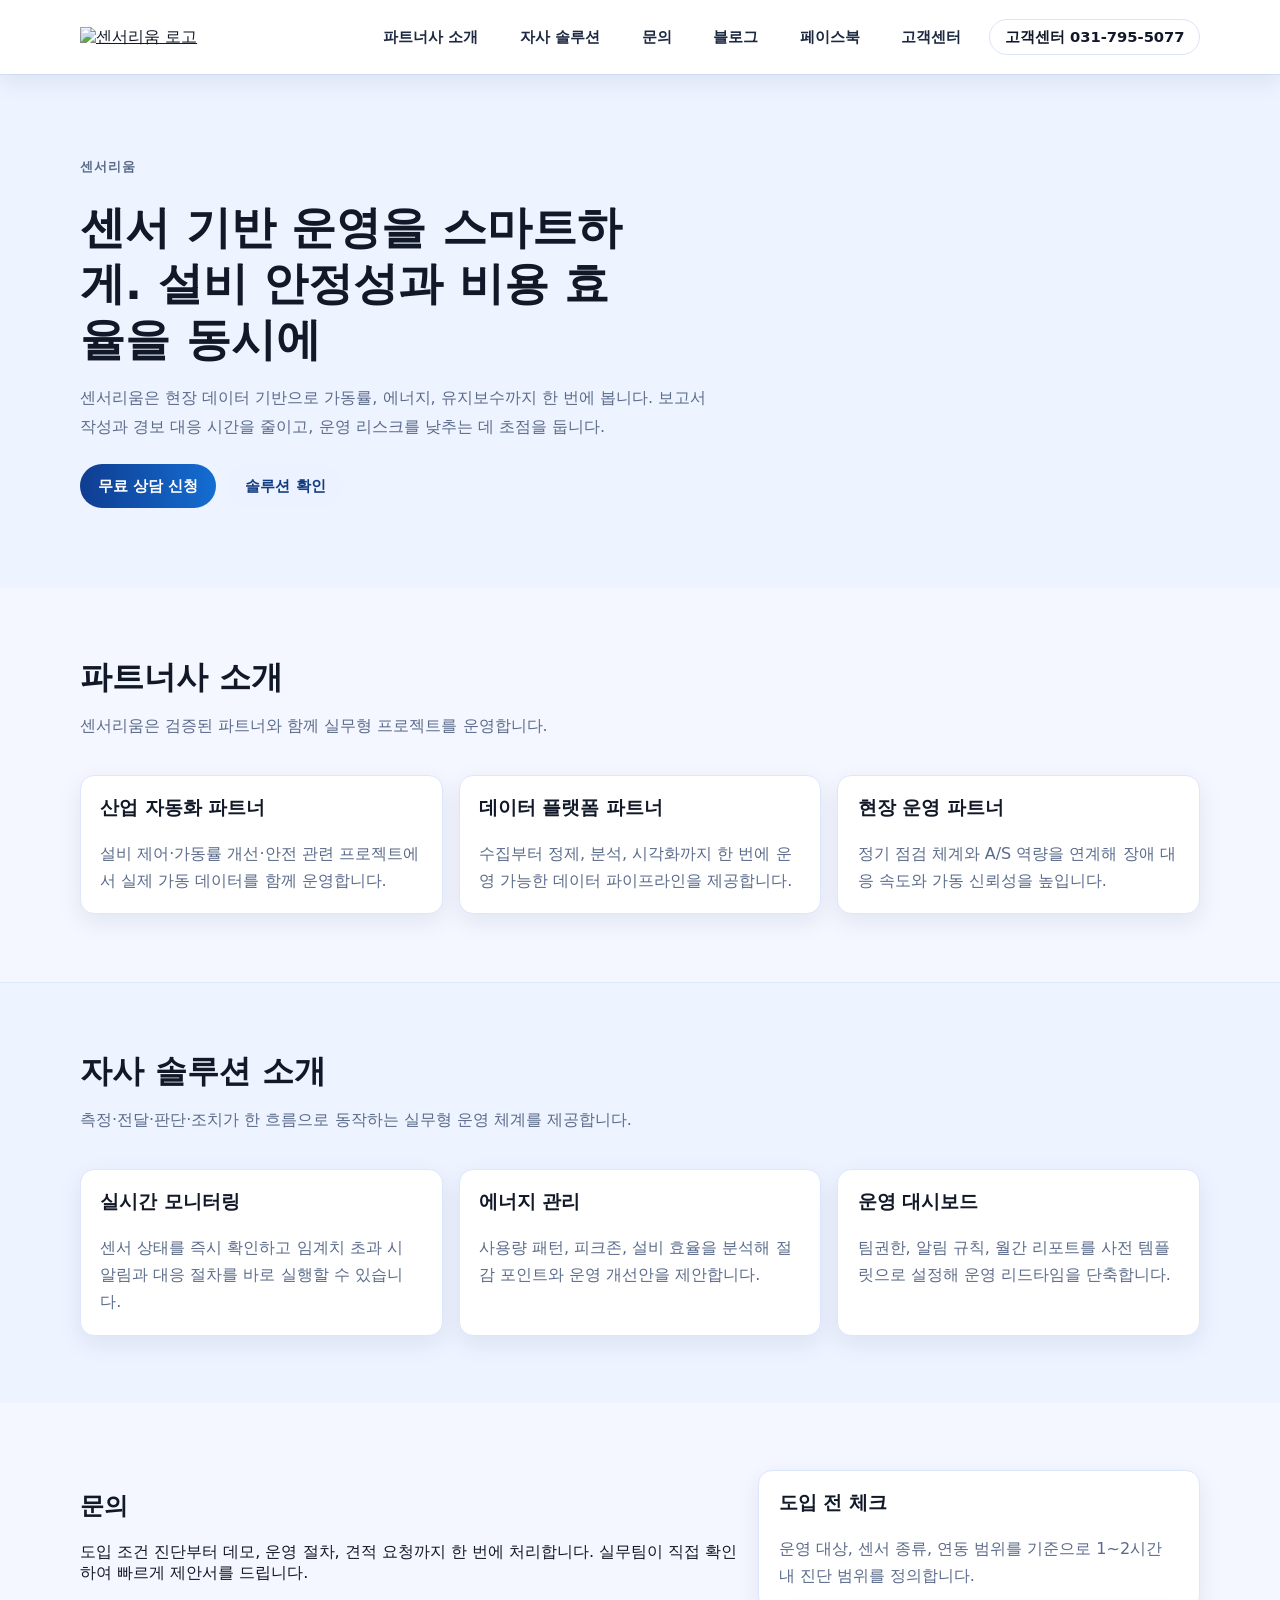
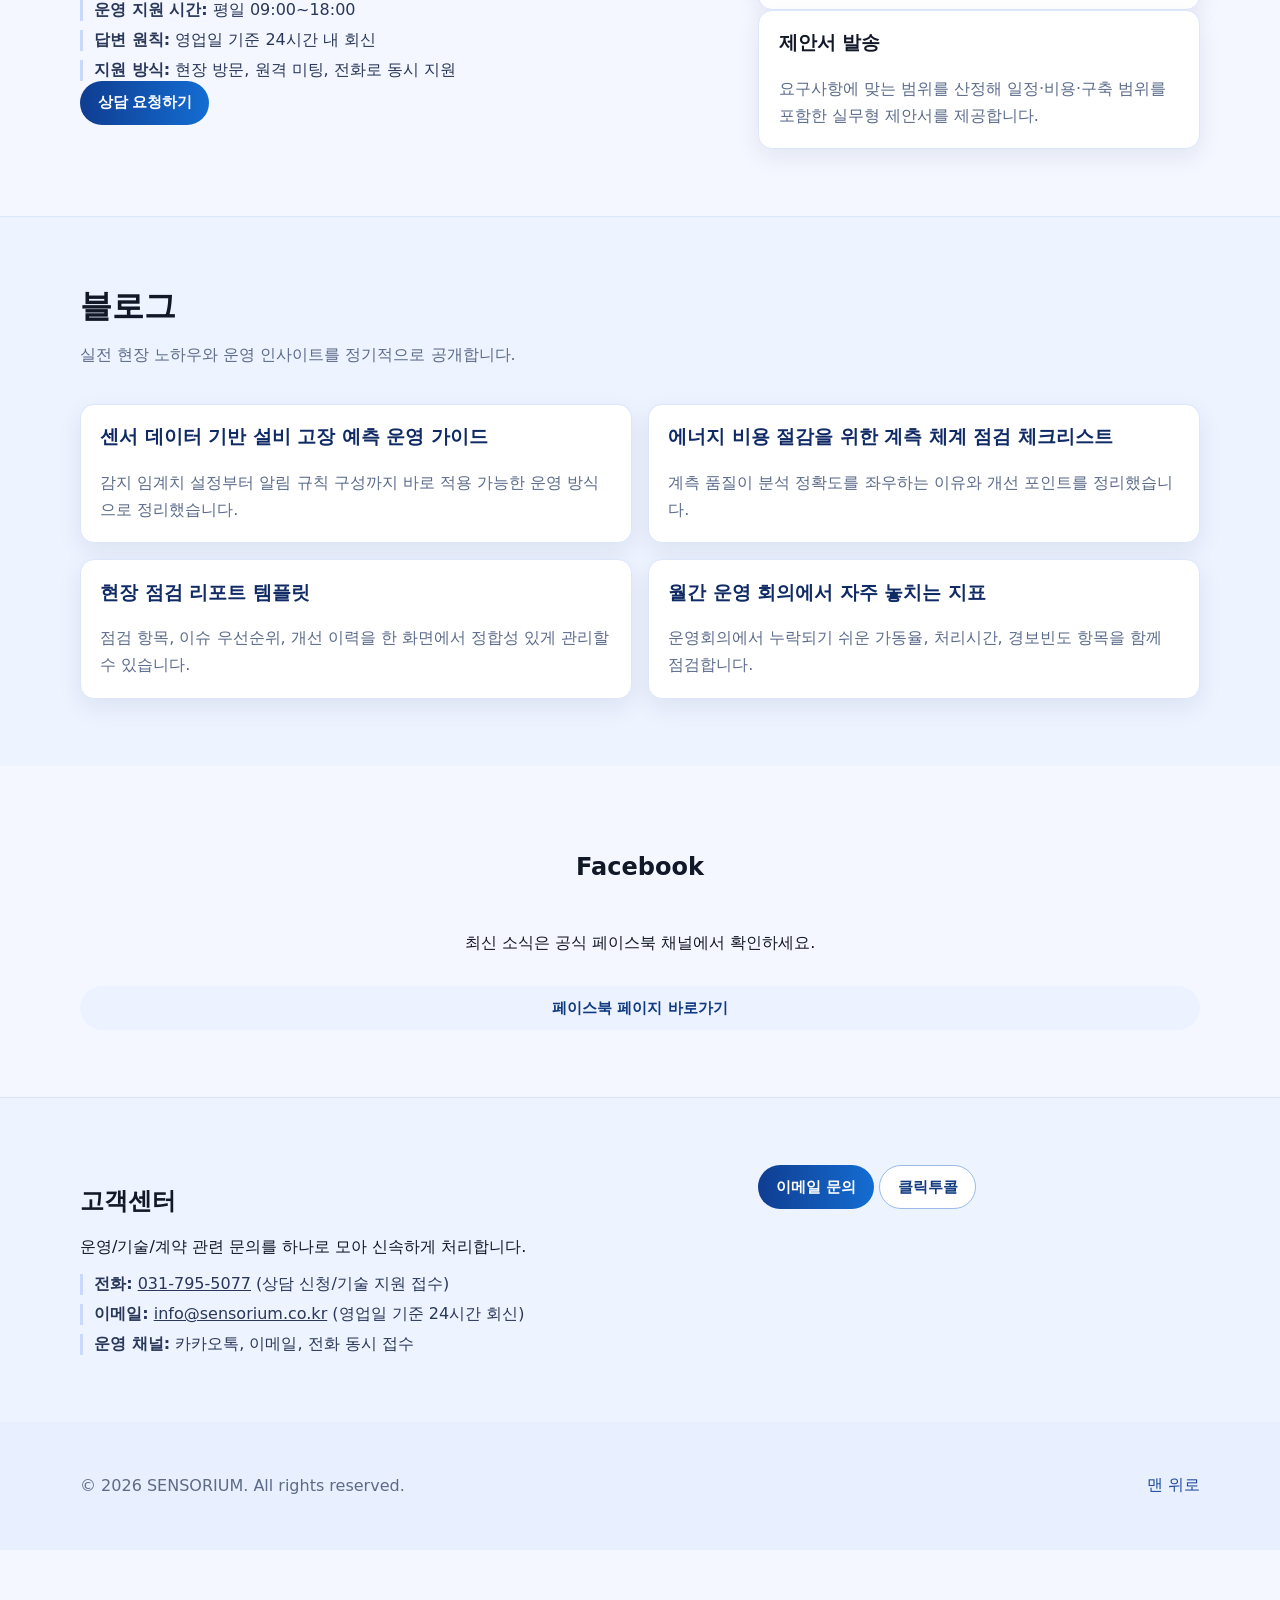
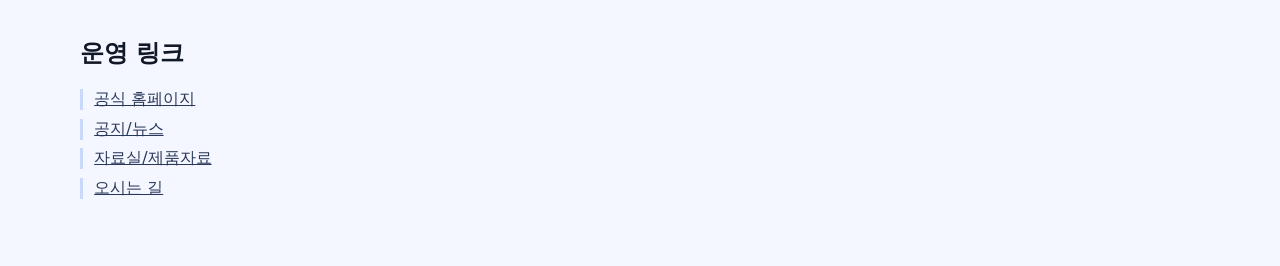
==== commit 20408e8f: "Refine inquiry and support copy for commercial conversion" ====
--- a/index.html
+++ b/index.html
@@ -101,11 +101,11 @@
       <div class="container section-inner split-2">
         <div>
           <h2>문의</h2>
-          <p>도입 조건, 데모, 운영 절차, 견적 요청까지 한 번에 접수할 수 있습니다.</p>
+          <p>도입 조건 진단부터 데모, 운영 절차, 견적 요청까지 한 번에 처리합니다. 실무팀이 직접 확인하여 빠르게 제안서를 드립니다.</p>
           <ul class="info-list">
             <li><strong>운영 지원 시간:</strong> 평일 09:00~18:00</li>
             <li><strong>답변 원칙:</strong> 영업일 기준 24시간 내 회신</li>
-            <li><strong>지원 방식:</strong> 방문/원격 상담 모두 가능</li>
+            <li><strong>지원 방식:</strong> 현장 방문, 원격 미팅, 전화로 동시 지원</li>
           </ul>
           <button class="btn btn-primary" data-open="inquiryModal">상담 요청하기</button>
         </div>
@@ -117,7 +117,7 @@
           </article>
           <article class="card">
             <h3>제안서 발송</h3>
-            <p>요구사항에 맞는 범위를 산정하고 일정·비용·구축 범위를 포함한 제안서를 제공합니다.</p>
+            <p>요구사항에 맞는 범위를 산정해 일정·비용·구축 범위를 포함한 실무형 제안서를 제공합니다.</p>
           </article>
         </div>
       </div>
@@ -162,11 +162,11 @@
       <div class="container section-inner split-2">
         <div>
           <h2>고객센터</h2>
-          <p>운영/기술/계약 문의는 고객센터로 접수해주세요.</p>
+          <p>운영/기술/계약 관련 문의를 하나로 모아 신속하게 처리합니다.</p>
           <ul class="info-list">
-            <li><strong>전화:</strong> <a href="tel:031-795-5077">031-795-5077</a></li>
-            <li><strong>이메일:</strong> <a href="mailto:info@sensorium.co.kr">info@sensorium.co.kr</a></li>
-            <li><strong>운영 채널:</strong> 카카오톡/이메일/전화 동시 접수</li>
+            <li><strong>전화:</strong> <a href="tel:031-795-5077">031-795-5077</a> (상담 신청/기술 지원 접수)</li>
+            <li><strong>이메일:</strong> <a href="mailto:info@sensorium.co.kr">info@sensorium.co.kr</a> (영업일 기준 24시간 회신)</li>
+            <li><strong>운영 채널:</strong> 카카오톡, 이메일, 전화 동시 접수</li>
           </ul>
         </div>
         <div>
@@ -216,17 +216,17 @@
 
   <section class="container section" aria-label="운영 링크 모음">
     <div class="section-inner">
-      <div>
-        <h2>운영 링크</h2>
-        <ul class="info-list">
-          <li><a href="https://www.sensorium.co.kr/">공식 홈페이지</a></li>
-          <li><a href="https://www.sensorium.co.kr/board/board.php?bo_table=notice">공지/뉴스</a></li>
-          <li><a href="https://www.sensorium.co.kr/board/board.php?bo_table=products">자료실/제품자료</a></li>
-          <li><a href="https://www.sensorium.co.kr/m15.php">오시는 길</a></li>
-        </ul>
-      </div>
-    </div>
-  </section>
+        <div>
+          <h2>운영 링크</h2>
+          <ul class="info-list">
+            <li><a href="https://www.sensorium.co.kr/">공식 홈페이지</a></li>
+            <li><a href="https://www.sensorium.co.kr/board/board.php?bo_table=notice">공지/뉴스</a></li>
+            <li><a href="https://www.sensorium.co.kr/board/board.php?bo_table=products">자료실/제품자료</a></li>
+            <li><a href="https://www.sensorium.co.kr/m15.php">오시는 길</a></li>
+          </ul>
+        </div>
+      </div>
+    </section>
 
   <script src="app.js"></script>
 </body>
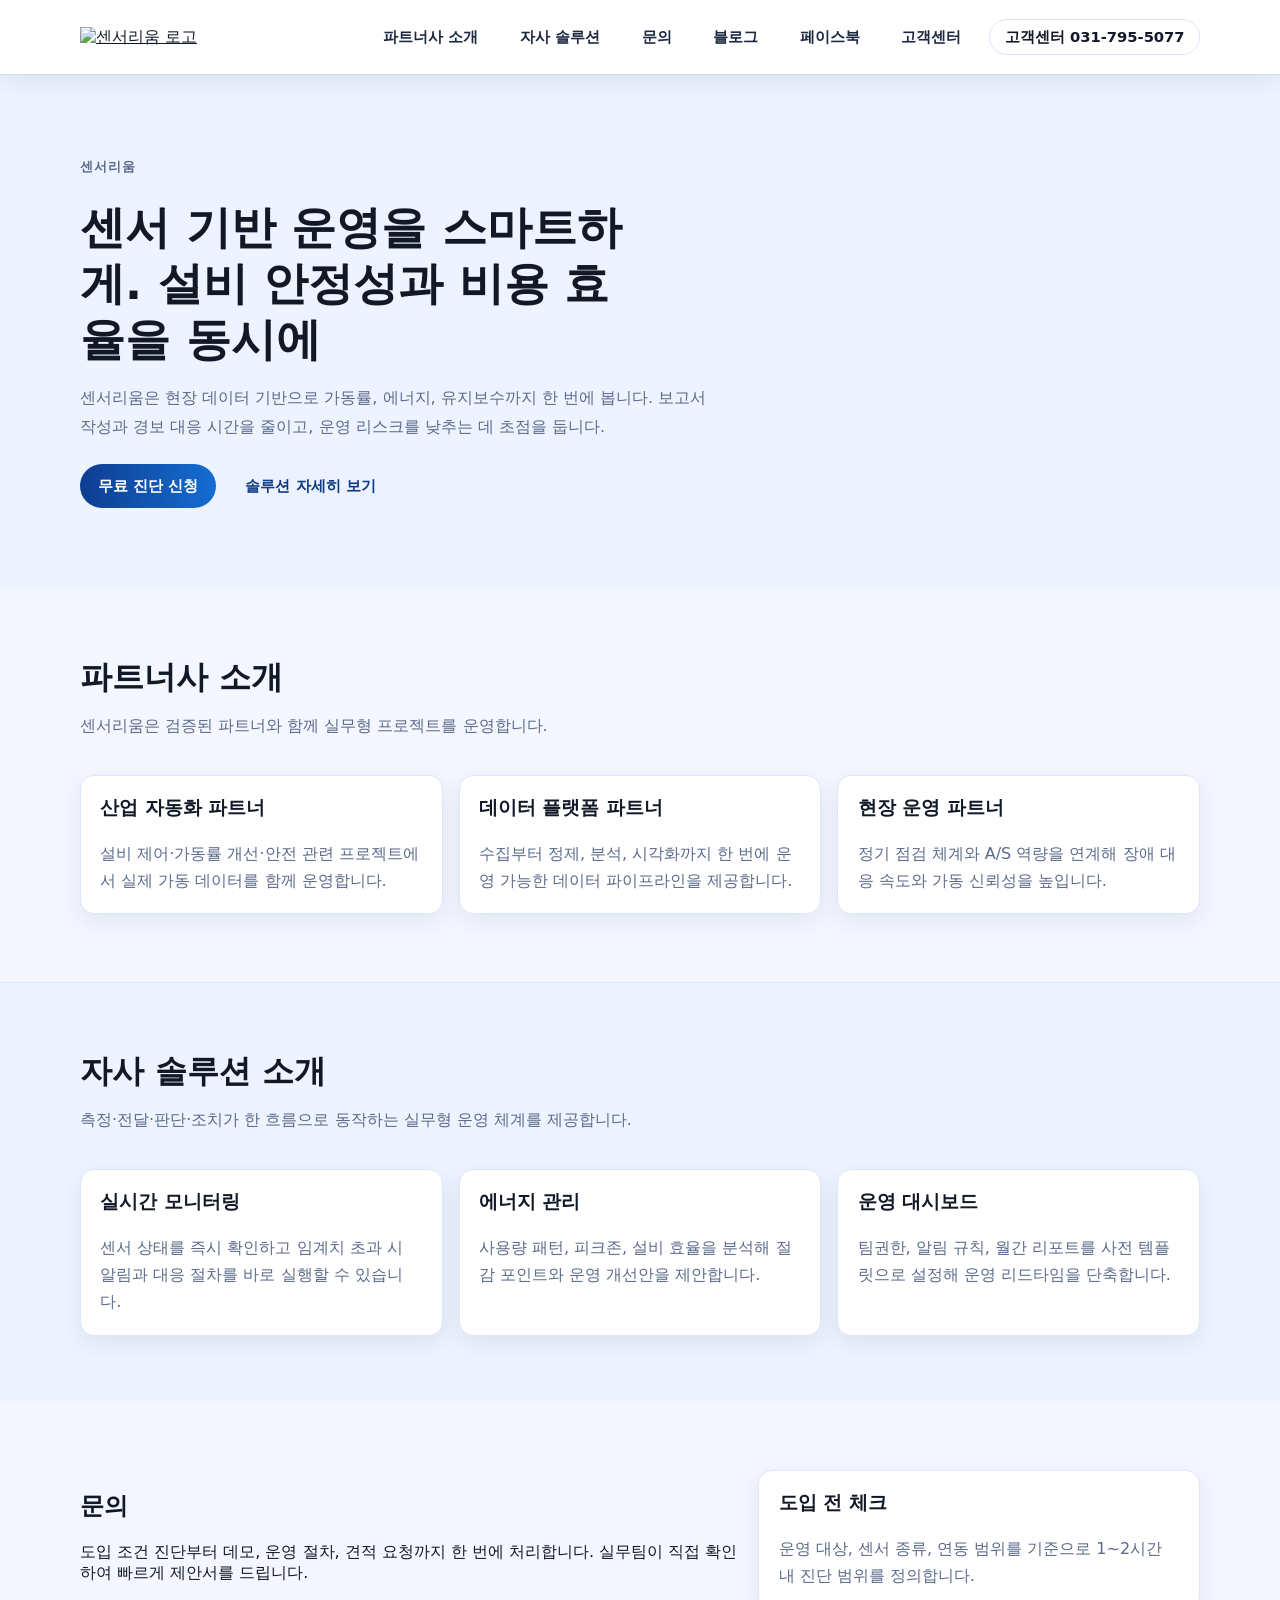
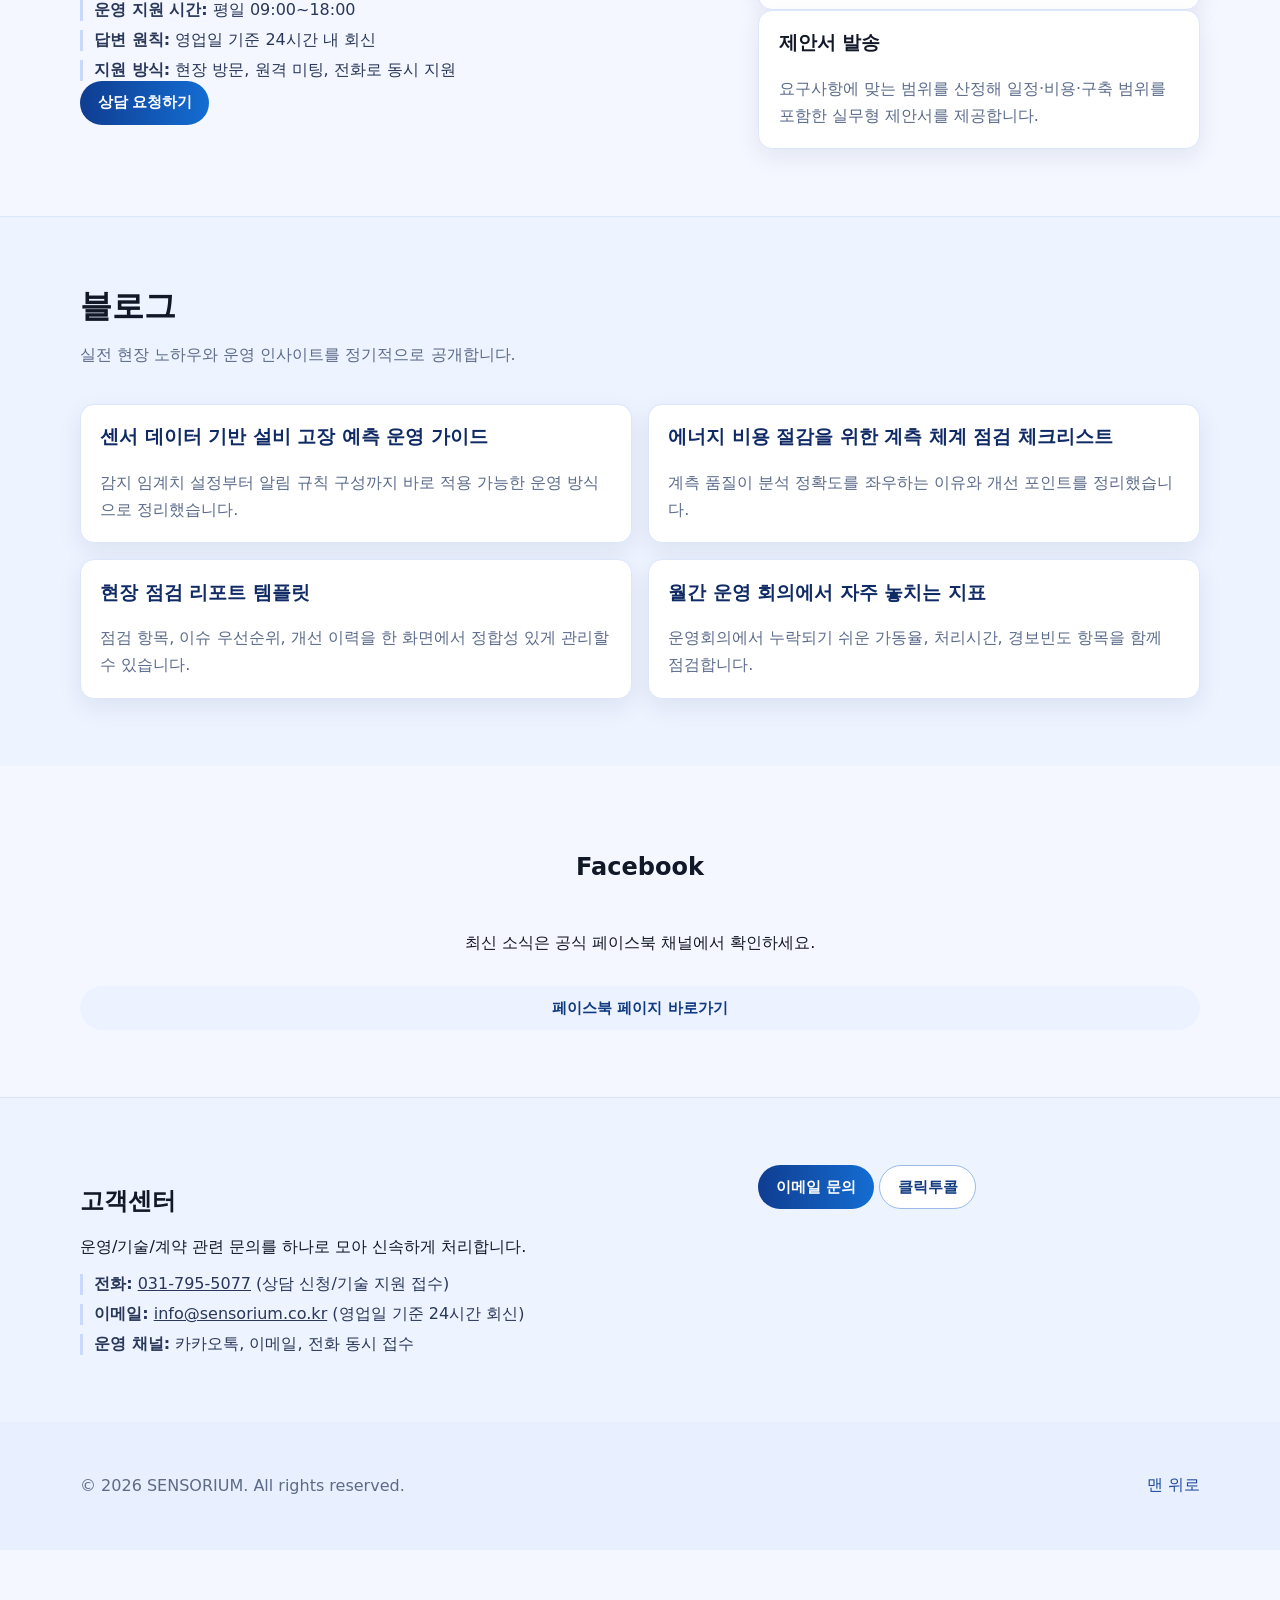
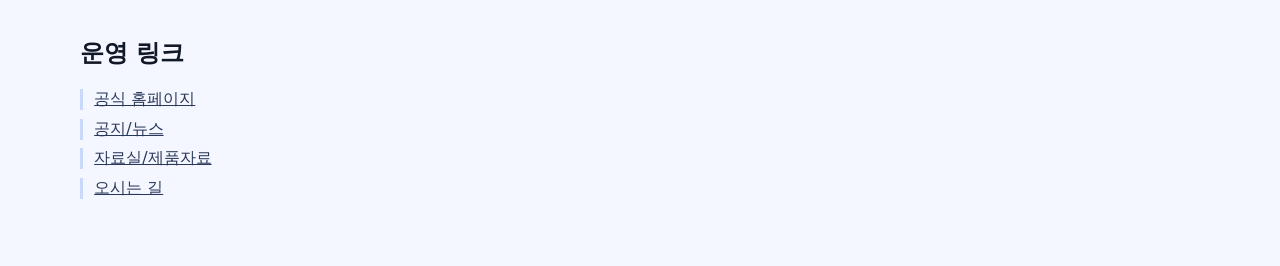
==== commit 73ff6019: "Refine CTA copy for production conversion focus" ====
--- a/index.html
+++ b/index.html
@@ -3,8 +3,22 @@
 <head>
   <meta charset="utf-8" />
   <meta name="viewport" content="width=device-width, initial-scale=1" />
-  <meta name="description" content="센서리움 랜딩 페이지 - 파트너, 솔루션, 문의, 블로그, 페이스북, 고객센터 안내" />
+  <meta name="description" content="센서리움은 센서 기반 설비 운영을 통해 가동률과 에너지 효율을 동시에 높이는 실무형 파트너입니다. 파트너사 소개, 자사 솔루션, 문의, 블로그, 고객센터 정보를 한곳에서 확인하세요." />
+  <meta name="keywords" content="센서리움, 센서 모니터링, 설비 운영, 에너지 절감, 예지보전, 산업 자동화, 고객 지원">
+  <meta name="robots" content="index, follow" />
+  <link rel="canonical" href="https://www.sensorium.co.kr/" />
   <title>SENSORIUM | 센서 기반 운영 혁신 파트너</title>
+  <meta property="og:type" content="website" />
+  <meta property="og:url" content="https://www.sensorium.co.kr/" />
+  <meta property="og:site_name" content="SENSORIUM" />
+  <meta property="og:title" content="SENSORIUM | 센서 기반 운영 혁신 파트너" />
+  <meta property="og:description" content="센서리움은 센서 기반 설비 운영과 에너지 개선을 함께 제공합니다." />
+  <meta property="og:image" content="https://www.sensorium.co.kr/img/common/foot_logo.png" />
+  <meta name="twitter:card" content="summary_large_image" />
+  <meta name="twitter:title" content="SENSORIUM | 센서 기반 운영 혁신 파트너" />
+  <meta name="twitter:description" content="센서 기반 설비 운영 개선 및 에너지 효율화를 제안하는 실무형 파트너." />
+  <meta name="twitter:image" content="https://www.sensorium.co.kr/img/common/foot_logo.png" />
+  <meta name="theme-color" content="#0f3d91" />
   <link rel="stylesheet" href="style.css" />
 </head>
 <body>
@@ -45,10 +59,15 @@
           보고서 작성과 경보 대응 시간을 줄이고, 운영 리스크를 낮추는 데 초점을 둡니다.
         </p>
         <div class="hero-cta">
-          <a class="btn btn-primary" href="#inquiry">무료 상담 신청</a>
-          <a class="btn btn-secondary" href="#solutions">솔루션 확인</a>
-        </div>
-      </div>
+          <a class="btn btn-primary" href="#inquiry">무료 진단 신청</a>
+          <a class="btn btn-secondary" href="#solutions">솔루션 자세히 보기</a>
+        </div>
+      </div>
+    </section>
+
+    <section class="floating-cta" aria-label="빠른 상담">
+      <button class="btn btn-primary" data-open="inquiryModal" type="button">현장 진단 신청</button>
+      <a class="btn btn-secondary" href="tel:031-795-5077">지금 전화하기</a>
     </section>
 
     <section id="partners" class="section reveal">
--- a/style.css
+++ b/style.css
@@ -116,6 +116,10 @@
 .hero {
   padding-top: 5rem;
   padding-bottom: 5rem;
+}
+
+.floating-cta {
+  display: none;
 }
 
 .hero-inner h1 {
@@ -301,6 +305,35 @@
 
   .split-2 { grid-template-columns: 1fr; }
 
+  .floating-cta {
+    position: fixed;
+    left: 0;
+    right: 0;
+    bottom: 0;
+    display: flex;
+    align-items: stretch;
+    gap: 0.6rem;
+    padding: 0.6rem 0.8rem calc(0.6rem + env(safe-area-inset-bottom));
+    background: rgba(255, 255, 255, 0.94);
+    border-top: 1px solid #d5e3fa;
+    box-shadow: 0 -10px 20px rgba(13, 33, 74, 0.06);
+    z-index: 50;
+  }
+
+  .floating-cta .btn {
+    flex: 1;
+    padding-top: 0.55rem;
+    padding-bottom: 0.55rem;
+  }
+
+  .floating-cta .btn:first-child {
+    order: 2;
+  }
+
+  body {
+    padding-bottom: 4.5rem;
+  }
+
   .hero,
   .section {
     padding-top: 3.2rem;
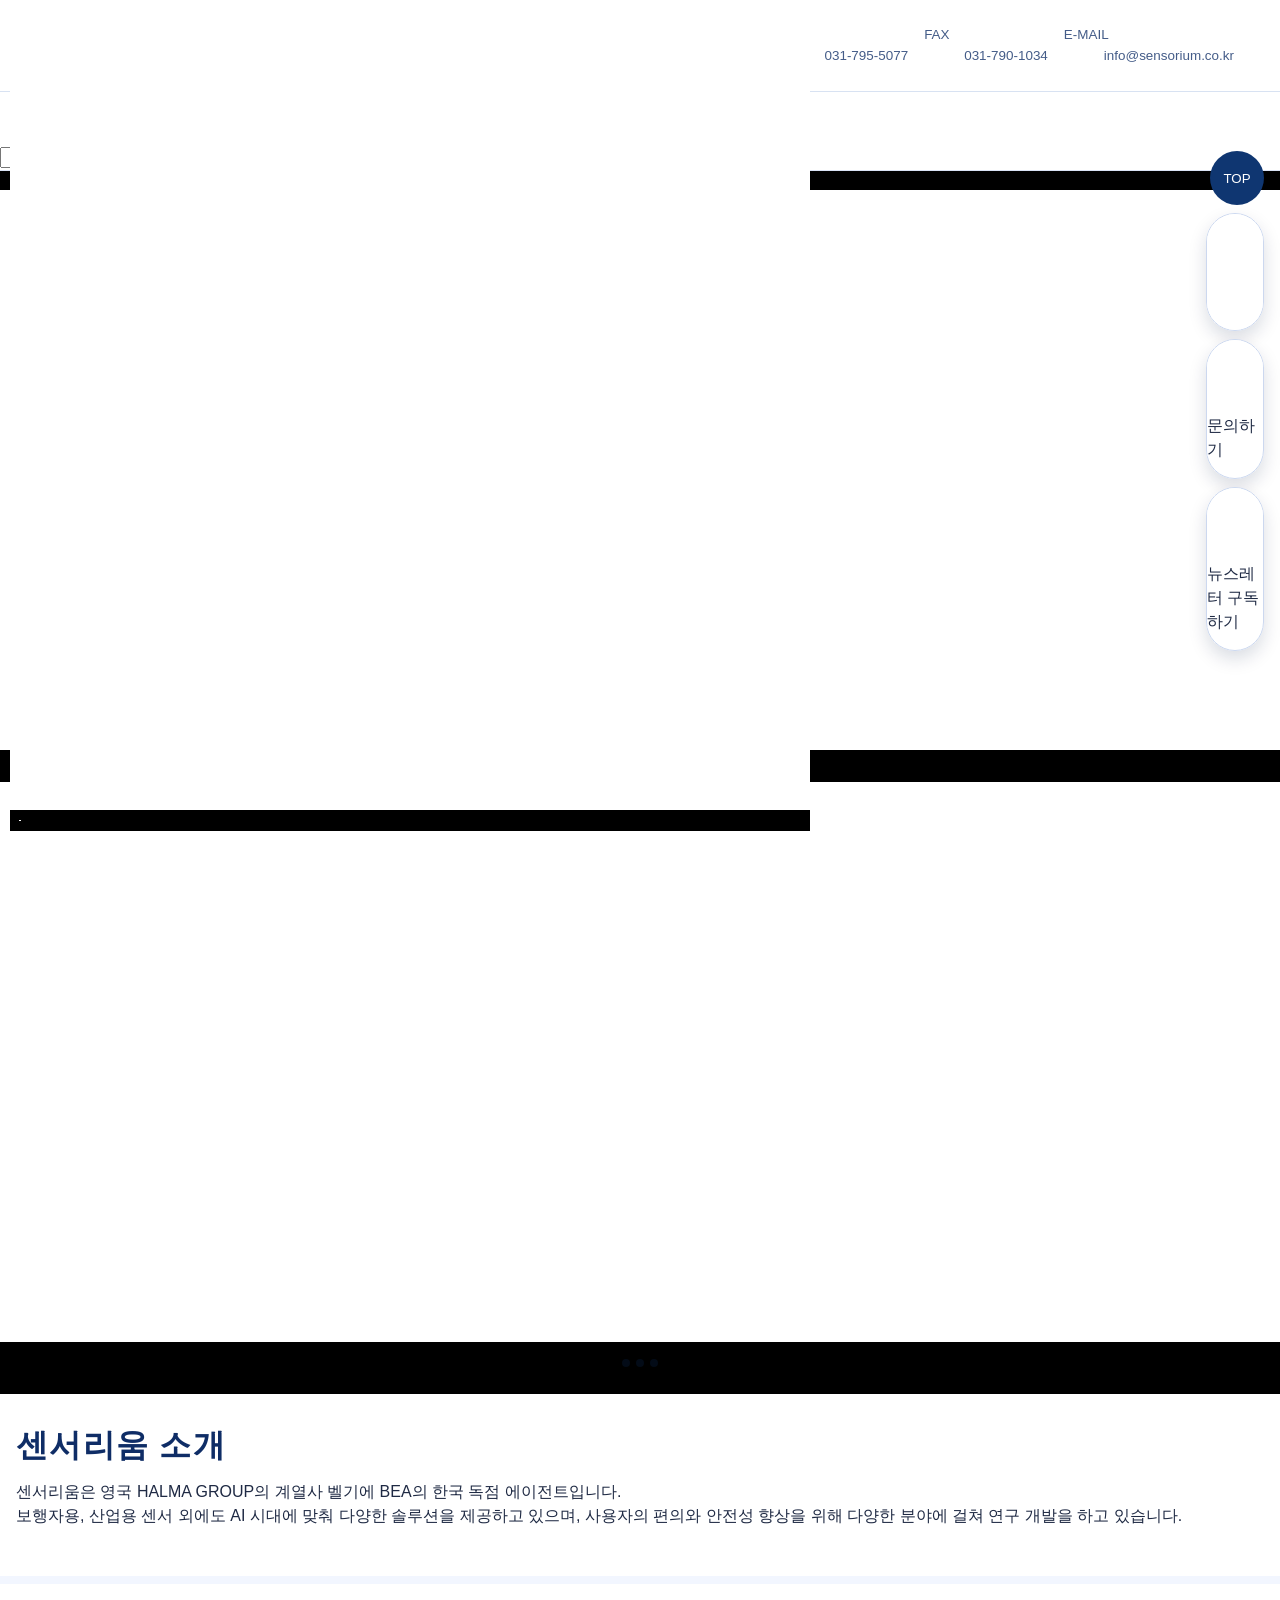
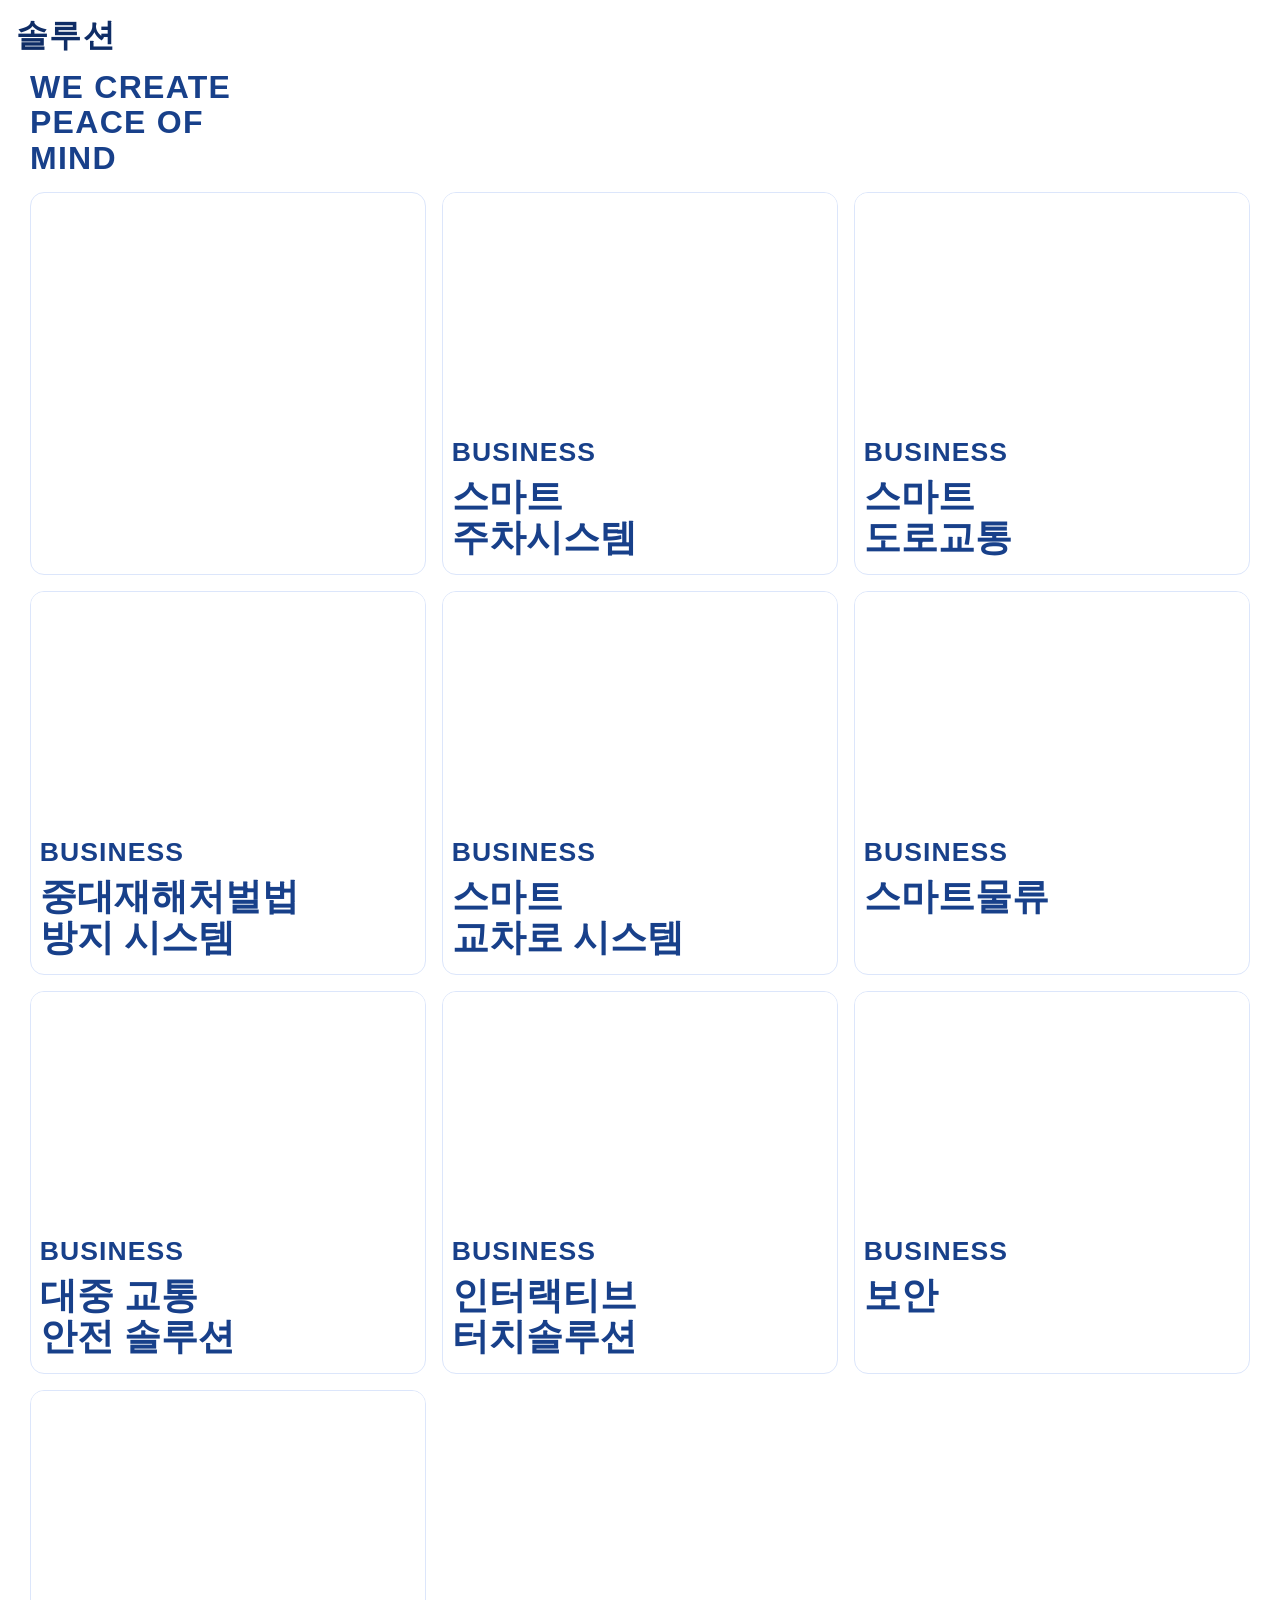
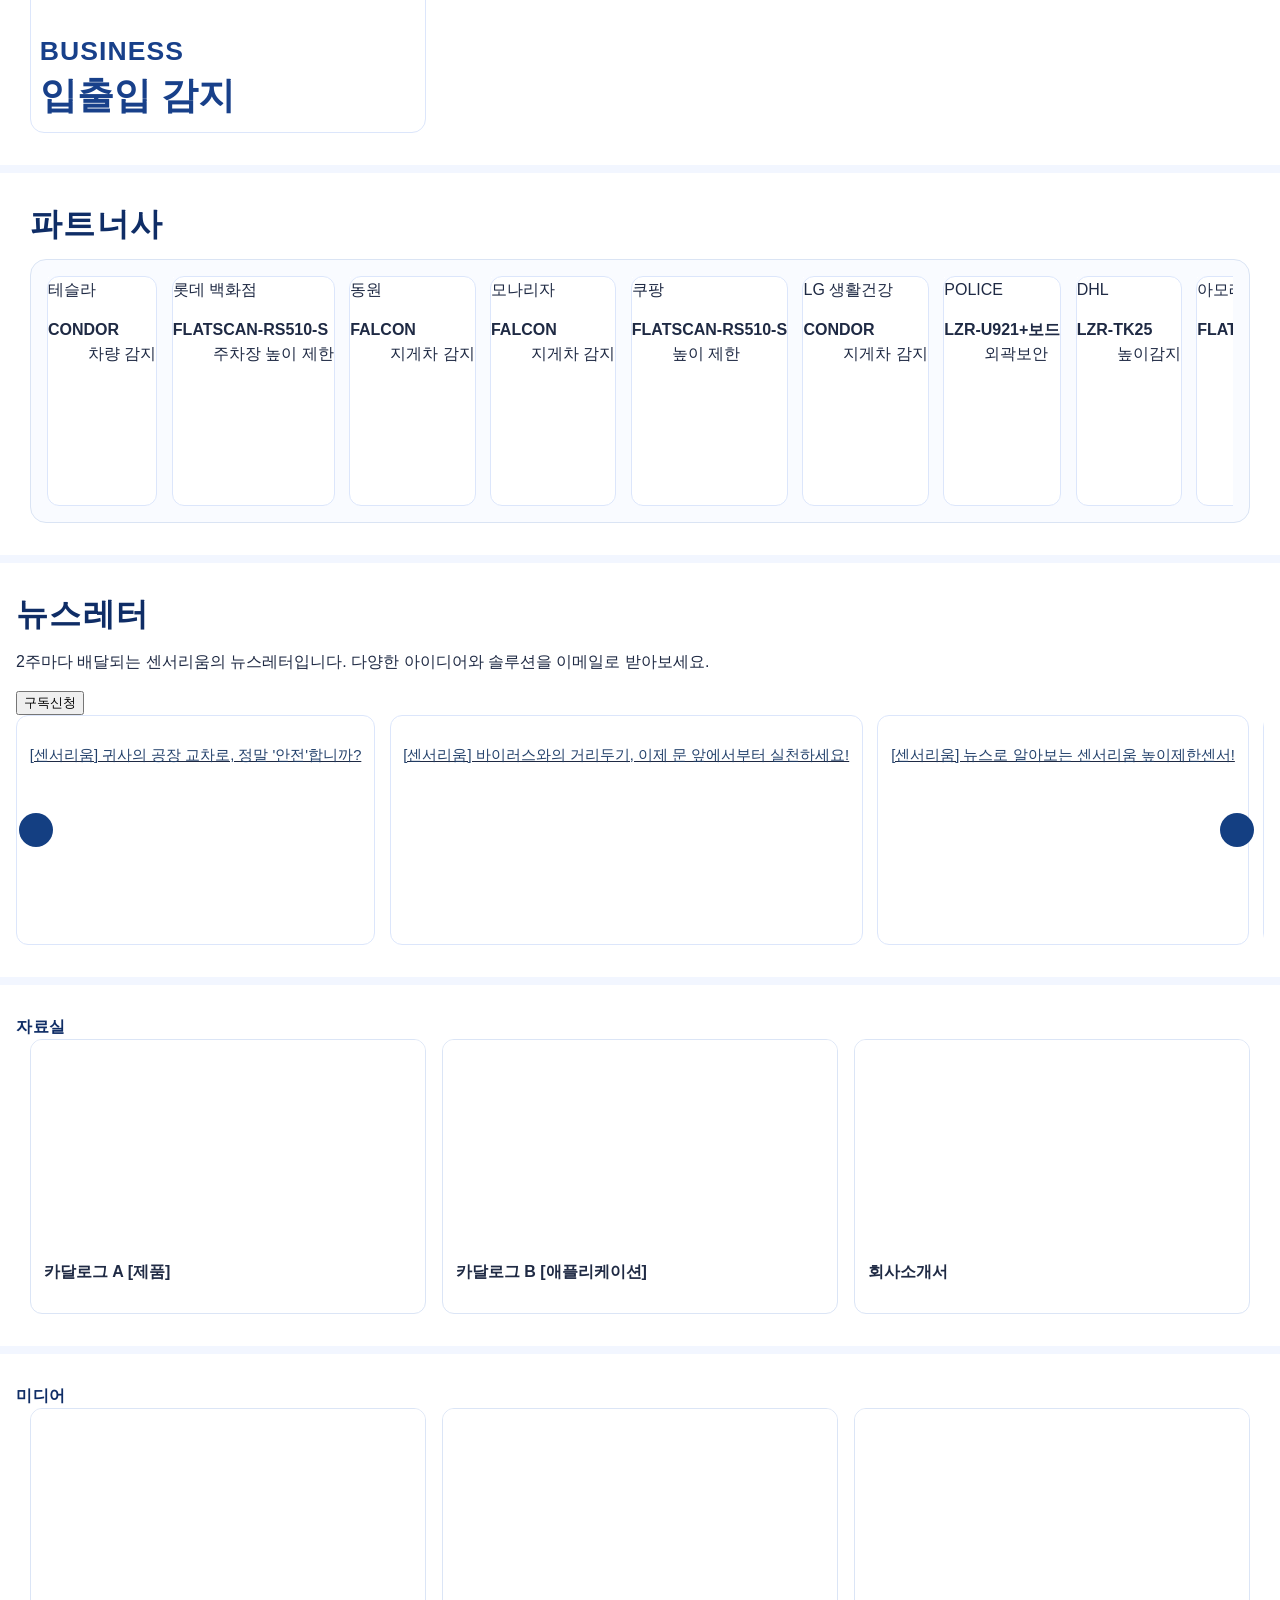
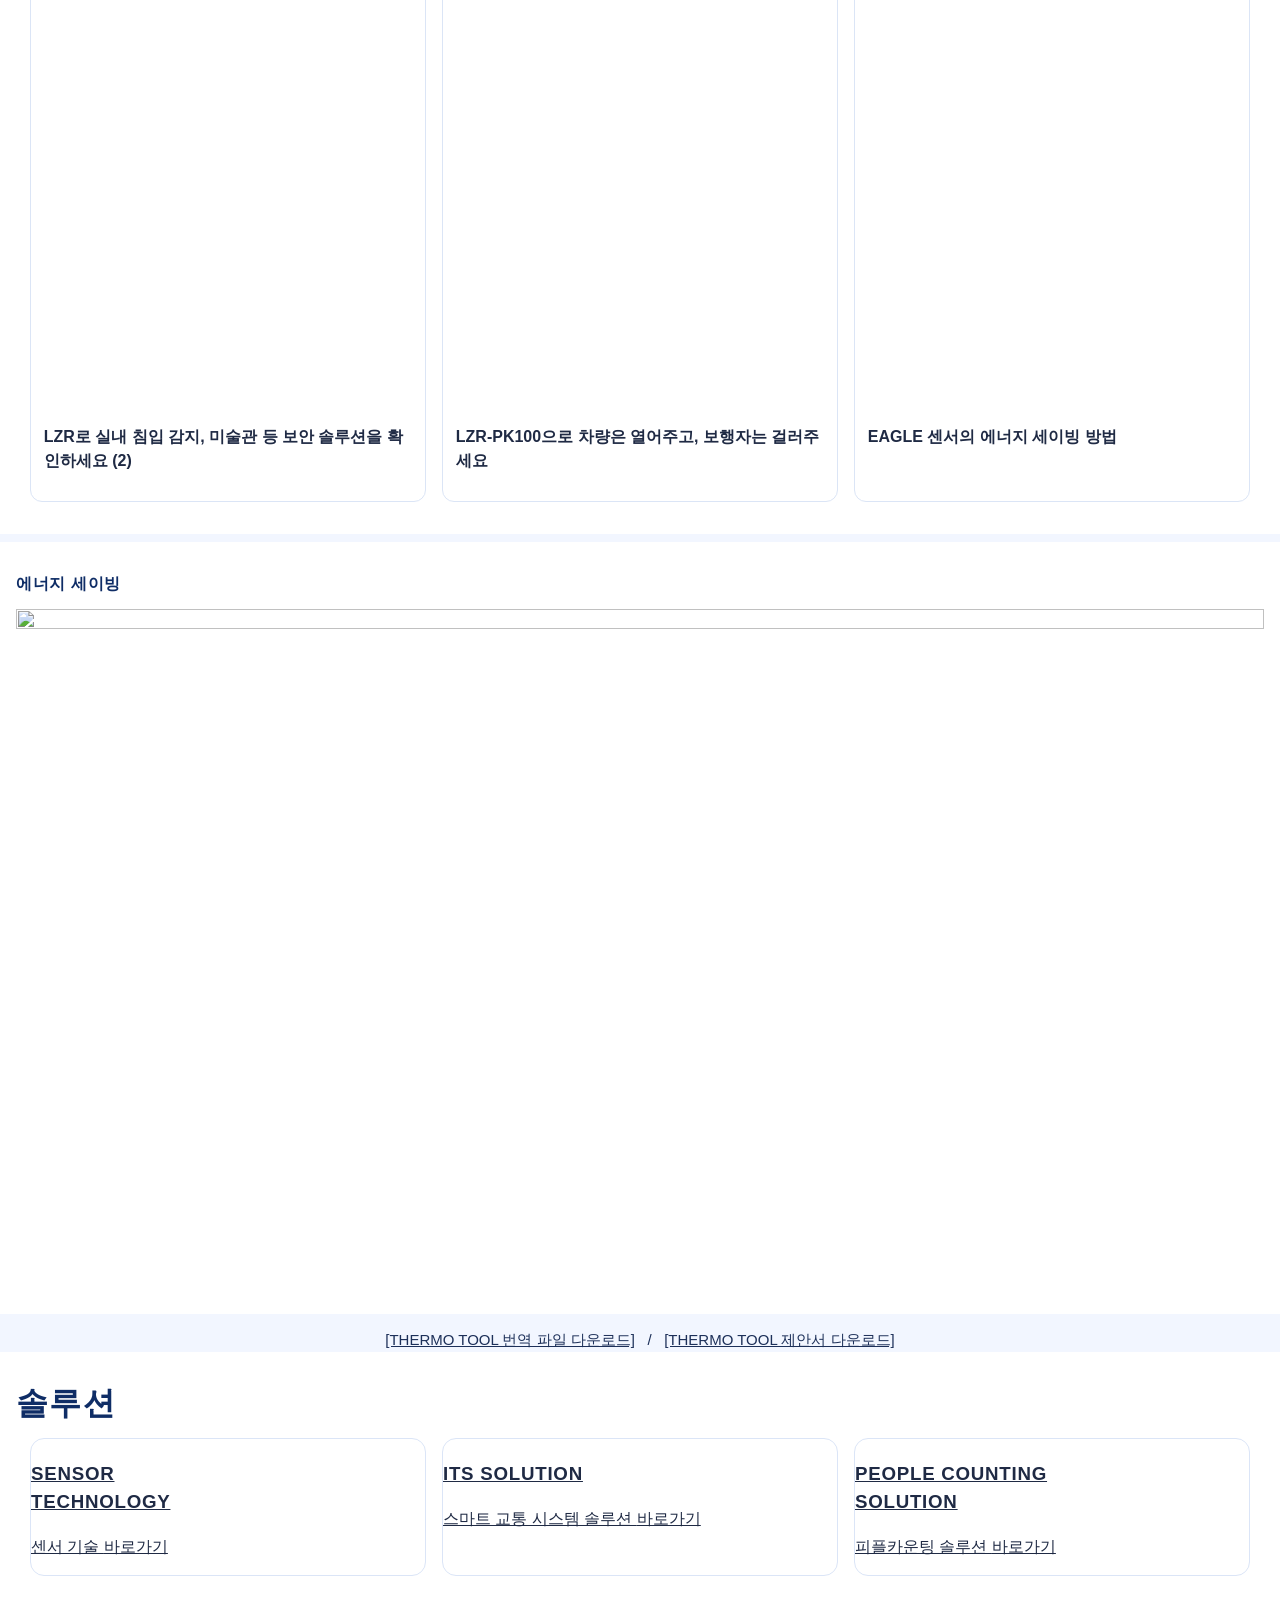
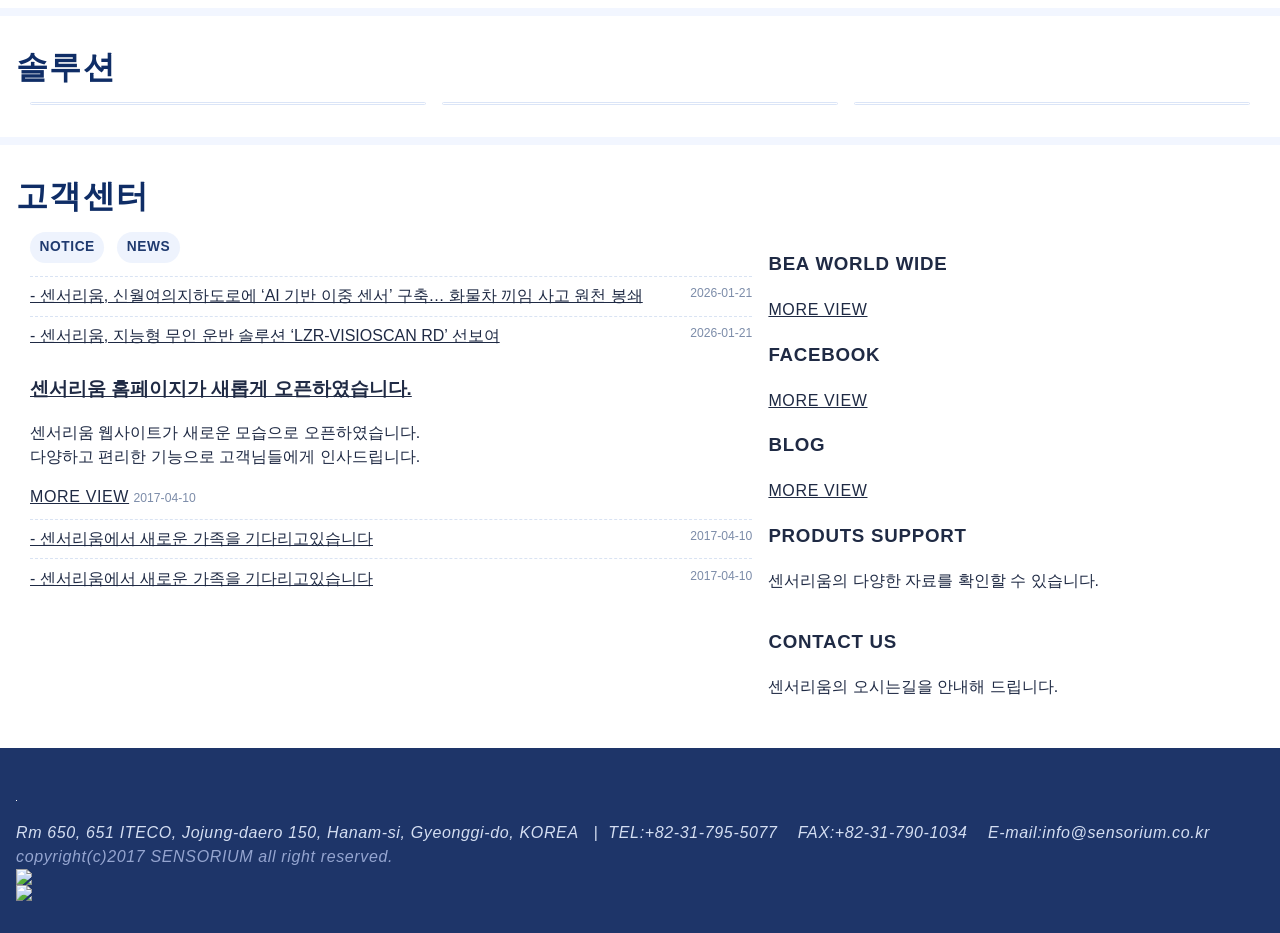
==== commit fe4cb704: "Update Sensorium landing page clone and compatibility fallback" ====
--- a/index.html
+++ b/index.html
@@ -1,252 +1,1642 @@
-<!doctype html>
-<html lang="ko">
+<!DOCTYPE html>
+<html xmlns="http://www.w3.org/1999/xhtml" xml:lang="ko" lang="ko">
 <head>
-  <meta charset="utf-8" />
-  <meta name="viewport" content="width=device-width, initial-scale=1" />
-  <meta name="description" content="센서리움은 센서 기반 설비 운영을 통해 가동률과 에너지 효율을 동시에 높이는 실무형 파트너입니다. 파트너사 소개, 자사 솔루션, 문의, 블로그, 고객센터 정보를 한곳에서 확인하세요." />
-  <meta name="keywords" content="센서리움, 센서 모니터링, 설비 운영, 에너지 절감, 예지보전, 산업 자동화, 고객 지원">
-  <meta name="robots" content="index, follow" />
-  <link rel="canonical" href="https://www.sensorium.co.kr/" />
-  <title>SENSORIUM | 센서 기반 운영 혁신 파트너</title>
-  <meta property="og:type" content="website" />
-  <meta property="og:url" content="https://www.sensorium.co.kr/" />
-  <meta property="og:site_name" content="SENSORIUM" />
-  <meta property="og:title" content="SENSORIUM | 센서 기반 운영 혁신 파트너" />
-  <meta property="og:description" content="센서리움은 센서 기반 설비 운영과 에너지 개선을 함께 제공합니다." />
-  <meta property="og:image" content="https://www.sensorium.co.kr/img/common/foot_logo.png" />
-  <meta name="twitter:card" content="summary_large_image" />
-  <meta name="twitter:title" content="SENSORIUM | 센서 기반 운영 혁신 파트너" />
-  <meta name="twitter:description" content="센서 기반 설비 운영 개선 및 에너지 효율화를 제안하는 실무형 파트너." />
-  <meta name="twitter:image" content="https://www.sensorium.co.kr/img/common/foot_logo.png" />
-  <meta name="theme-color" content="#0f3d91" />
-  <link rel="stylesheet" href="style.css" />
+
+<!-- Google Tag Manager -->
+<script>(function(w,d,s,l,i){w[l]=w[l]||[];w[l].push({'gtm.start':
+new Date().getTime(),event:'gtm.js'});var f=d.getElementsByTagName(s)[0],
+j=d.createElement(s),dl=l!='dataLayer'?'&l='+l:'';j.async=true;j.src=
+'https://www.googletagmanager.com/gtm.js?id='+i+dl;f.parentNode.insertBefore(j,f);
+})(window,document,'script','dataLayer','GTM-PM97NCFP');</script>
+<!-- End Google Tag Manager -->
+
+	<!-- Google tag (gtag.js) -->
+<script async src="https://www.googletagmanager.com/gtag/js?id=AW-11022550686"></script>
+<script>
+  window.dataLayer = window.dataLayer || [];
+  function gtag(){dataLayer.push(arguments);} 
+  gtag('js', new Date());
+
+  gtag('config', 'AW-11022550686');
+</script>
+<!-- Event snippet for Website traffic conversion page -->
+<script>
+  gtag('event', 'conversion', {'send_to': 'AW-11022550686/VOEVCMammoUYEJ6N-4cp'});
+</script>
+<meta name="naver-site-verification" content="19506b9cc468224ccccec4ab7d183b6048ea908c" />
+<!-- End 네이버 서치어드바이저 스크립트 -->
+<meta http-equiv="Content-Type" content="application/xhtml+xml; charset=UTF-8" />
+<title>sensorium</title>
+<!-- <meta name="Robots" content="all" /> -->
+<meta name="Keywords" content="sensorium" />
+<meta name="Description" content="http://www.sensorium.co.kr/" />
+<meta name="Author" content="DESIGNPIXEL" />
+<meta name="Copyright" content="(c)DESIGNPIXEL" />
+<meta name="publisher" content="DESIGNPIXEL HONG">
+<meta name="reply-to" content="" />
+<meta name="date" content="" />
+<meta http-equiv="X-UA-Compatible" content="IE=Edge">
+<meta name="viewport" content="user-scalable=yes, initial-scale=1.0, maximum-scale=2.0, minimum-scale=1.0, width=device-width" />
+<!-- 일반적인 og 시작 -->
+<meta property="og:title" content="센서리움"> 
+<meta property="og:url" content="sensorium">
+
+<meta property="og:site_name" content=""> 
+<meta property="og:description" content="">
+<meta property="og:image" content="http://www.sensorium.co.kr/data/seo/file1_17636113981gbae1g4j5.png">
+ 
+<!-- PNG 형식 파비콘 -->
+<!-- css -->
+<link rel="stylesheet" type="text/css" href="/css/common.css" />
+<link rel="stylesheet" type="text/css" href="/css/index.css?ver=1" />
+<link rel="stylesheet" type="text/css" href="/css/jquery.bxslider.css" />
+<link rel="stylesheet" type="text/css" href="/css/jquery.timepicker.min.css" />
+<link rel="stylesheet" type="text/css" href="http://code.jquery.com/ui/1.8.18/themes/base/jquery-ui.css" />
+
+<!-- swiper.min -->
+<script type="text/javascript" src="/js/swiper.js"></script>
+<link rel="stylesheet" type="text/css" href="/css/swiper.min.css" />
+
+<!-- 스크립트 -->
+<script src="http://code.jquery.com/jquery-1.12.3.min.js"></script>
+<script type="text/javascript" src="/js/jquery.easing.1.3.js"></script>
+<script type="text/javascript" src="/js/jquery.bxslider.js"></script>
+<script type="text/javascript" src="/js/jquery.timepicker.min.js"></script>
+<script src="https://code.jquery.com/ui/1.12.1/jquery-ui.js"></script>
+
+<!--  -->
+<script type="text/javascript" charset="UTF-8" src="/js/common.js"></script>
+<script type="text/javascript" charset="UTF-8" src="/js/main.js"></script>
+<script type="text/javascript" charset="UTF-8" src="/js/gnb-main.js"></script>
+
+<script type="text/javascript">
+$(document).ready(function(){
+	 slider = $ ('.main_slider .bxslider').bxSlider({
+		mode: 'fade',
+		auto: true,
+		autoControls: false,
+		pause:3000,
+		randomStart :true
+
+	 });
+
+});
+
+</script>
+
+<!--[if lt IE 9]>
+<script src="//cdnjs.cloudflare.com/ajax/libs/html5shiv/3.7.3/html5shiv.min.js"></script>
+ <script src="https://oss.maxcdn.com/respond/1.4.2/respond.min.js"></script>
+<![endif]-->
+
+<!-- Global site tag (gtag.js) - Google Analytics -->
+<script async src="https://www.googletagmanager.com/gtag/js?id=UA-158361827-1"></script>
+<script>
+  window.dataLayer = window.dataLayer || [];
+  function gtag(){dataLayer.push(arguments);} 
+  gtag('js', new Date());
+
+  gtag('config', 'UA-158361827-1');
+</script>
+
 </head>
+
+
 <body>
-  <div id="overlay" aria-hidden="true"></div>
-
-  <a class="skip-link" href="#mainContent">본문으로 바로가기</a>
-
-  <header class="topbar">
-    <div class="container topbar-inner">
-      <a class="brand" href="#hero" aria-label="센서리움 홈">
-        <img src="https://www.sensorium.co.kr/img/common/foot_logo.png" alt="센서리움 로고" />
-      </a>
-
-      <button id="menuButton" class="menu-toggle" aria-expanded="false" aria-controls="primaryNav">
-        메뉴
-      </button>
-
-      <nav id="primaryNav" class="nav" aria-label="주요 메뉴">
-        <a href="#partners">파트너사 소개</a>
-        <a href="#solutions">자사 솔루션</a>
-        <a href="#inquiry">문의</a>
-        <a href="#blog">블로그</a>
-        <a href="#social">페이스북</a>
-        <a href="#support">고객센터</a>
-      </nav>
-
-      <a class="quick-contact" href="tel:031-795-5077">고객센터 031-795-5077</a>
-    </div>
-  </header>
-
-  <main id="mainContent">
-    <section id="hero" class="hero section-surface">
-      <div class="container hero-inner">
-        <p class="eyebrow">센서리움</p>
-        <h1>센서 기반 운영을 스마트하게. 설비 안정성과 비용 효율을 동시에</h1>
-        <p>
-          센서리움은 현장 데이터 기반으로 가동률, 에너지, 유지보수까지 한 번에 봅니다.
-          보고서 작성과 경보 대응 시간을 줄이고, 운영 리스크를 낮추는 데 초점을 둡니다.
-        </p>
-        <div class="hero-cta">
-          <a class="btn btn-primary" href="#inquiry">무료 진단 신청</a>
-          <a class="btn btn-secondary" href="#solutions">솔루션 자세히 보기</a>
-        </div>
+
+<!-- Google Tag Manager (noscript) -->
+<noscript><iframe src="https://www.googletagmanager.com/ns.html?id=GTM-PM97NCFP"
+height="0" width="0" style="display:none;visibility:hidden"></iframe></noscript>
+<!-- End Google Tag Manager (noscript) -->
+
+<script src="//code.jquery.com/ui/1.11.1/jquery-ui.js"></script>
+<script language="javascript">
+function setCookie( name, value, expiredays ){
+	var todayDate = new Date();
+	todayDate.setDate( todayDate.getDate() + expiredays );
+	document.cookie = name + "=" + escape( value ) + "; path=/; expires=" + todayDate.toGMTString() + ";"
+}
+function pop_close(name,idx){
+	setCookie(name, "done" , 1);
+	$("#layer_pop"+idx).hide();
+}
+
+function pop_hide(idx){
+	$("#layer_pop"+idx).hide();
+}
+
+$(function(){
+
+
+	$(".main_layer_popup").hover(function(){
+		$(".main_layer_popup").css("cursor","pointer");
+	},function(){
+		$(".main_layer_popup").css("cursor","");
+	});
+
+	$(".main_layer_popup").draggable();
+})
+</script>
+
+<script type="text/javascript">
+	pop1_width = parseInt(800);
+	pop1_left = parseInt(10);
+</script>
+
+	<div style="position:absolute;left:10px;top:10px;width:800px;z-index:9999" id="layer_pop12" class="main_layer_popup  pop1">
+		<div>
+
+			<div style="background:#fff" class="pop_box">
+						<a href="https://www.etoday.co.kr/news/view/2545103" target="_self" ><img src="/data/popup/file1_1768357386gjzl7r7b27.png" style="width:100%;"></a>
+					</div>
+			<div style="text-align:right;background:#000000;padding:10px 0;">
+				<a href="javascript:pop_close('pop_12','12');"><img src="/images/lpop_today.jpg" alt="" style="float: left;margin-left: 9px;" class="close_img1"/></a><!--
+				 --><a onclick="pop_hide('12');"><img src="/images/pop_close.jpg" alt="" style="margin-right:5px;" class="close_img2"/></a>
+			</div>
+		</div>
+	</div>
+
+<script type="text/javascript">
+		$( window ).resize(function() {
+				win_width =parseInt($( window ).width());//창 넓이
+
+						//console.log("width : "+pop1_width + " , left : "+pop1_left+",  창 크기가 변경 :"+win_width)
+				if(win_width < (pop1_width+pop1_left)){
+					if(win_width < pop1_width+20){
+						$(".pop1").css({
+						"width":"95%",
+					 "left":"2.5%"
+					})
+				}else {
+					$(".pop1").css({
+					"width": pop1_width,
+					 left :win_width-pop1_width-10
+					})
+				}
+			}else {
+				$(".pop1").css({
+					"width": pop1_width,
+					 left :pop1_left
+				})
+			}
+					});
+		$(function(){
+				win_width =parseInt($( window ).width());//창 넓이
+
+						//console.log("width : "+pop1_width + " , left : "+pop1_left+",  창 크기가 변경 :"+win_width)
+				if(win_width < (pop1_width+pop1_left)){
+					if(win_width < pop1_width+20){
+						$(".pop1").css({
+						"width":"95%",
+					 "left":"2.5%"
+					})
+				}else {
+					$(".pop1").css({
+					"width": pop1_width,
+					 left :win_width-pop1_width-10
+					})
+				}
+			}else {
+				$(".pop1").css({
+					"width": pop1_width,
+					 left :pop1_left
+				})
+			}
+			
+		})
+
+</script>
+
+
+	<div id="bg"></div>
+	<!-- ////////////// s : 20200601 quick_popup_wrap ////////////// -->
+		<div id="quick_popup_wrap" class="view_quick_popup">
+			<ul class="list_wrap">
+				<li class="top">
+					<button type="button" class="top_scroll">TOP</button>
+				</li>
+				<li class="kakao pbr">
+					<a href="http://pf.kakao.com/_dWwrT" target="_blank" onMouseDown="javascript:try{NA_lead();}catch(e){}">
+						<div class="img">
+							<img src="/img/common/kakao_plus.png" alt="" class="pbr" />
+							<img src="/img/common/m_popup_item_001.png" alt="" class="tmbr" />
+						</div>
+						<div class="txt txt2 type2">센서리움 플러스 친구<br />추가하기</div>
+					</a>
+				</li>
+				</li>
+				<li class="inquiry_banner pbr">
+					<div class="img">
+						<img src="/img/common/popup_item_003.png" alt="" class="pbr" />
+						<div class="tmbr banner">
+							<p class="title">문의하기</p>
+						</div>
+					</div>
+					<div class="txt txt2 type1">문의하기</div>
+				</li>
+				<li class="newsletter_banner pbr">
+					<div class="img">
+						<img src="/img/common/popup_item_004.png" alt="" class="pbr" />
+						<div class="tmbr banner">
+							<p class="title">뉴스레터 구독하기</p>
+						</div>
+					</div>
+					<div class="txt txt2 type1">뉴스레터 구독하기</div>
+				</li>
+			</ul>
+		</div>
+		<!-- quick_popup_wrap -->
+		<!-- zoom_form -->
+		<div class="zoom_form popup_form_wrap">
+			<p class="blind">zoom을 이용한 온라인 미팅신청</p>
+			<form name="zoomRequestForm" id="zoomRequestForm" method="post" action="" onsubmit="return zoomCheck();">
+			<input type="hidden" name="w" value="a">
+			<input type="hidden" name="cate" value="meeting">
+			<div class="form">
+				<button type="button" class="popup_close"></button>
+				<div class="title_wrap">
+					<h3 class="form_title"><span>zoom을 이용한</span><b>온라인 미팅신청</b></h3>
+					<p class="title_txt">
+						COVID-19바이러스의 영향으로 비대면회의가 필요한 시대입니다. <span class="pbr"></span>
+						센서리움과 미팅이 필요하시면 아래 양식을 채워 신청해주세요.
+					</p>
+				</div>
+				<div class="form_field">
+					<div class="form_item">
+						<label for="z_company">회사명</label>
+						<div class="input"><input name="r_corpname" type="text" id="z_company" class="form_value"/></div>
+					</div>
+					<div class="form_item">
+						<label for="z_name">성함</label>
+						<div class="input"><input name="r_name" type="text" id="z_name" class="form_value"/></div>
+					</div>
+					<div class="form_item">
+						<label for="z_title">직함</label>
+						<div class="input"><input name="r_position" type="text" id="z_title" class="form_value"/></div>
+					</div>
+					<div class="form_item">
+						<label for="z_tel">연락처</label>
+						<div class="input"><input name="r_tel" type="text" id="z_tel" class="form_value"/></div>
+					</div>
+					<div class="form_item">
+						<label for="z_date">회의가능시간</label>
+						<div class="input date_picker">
+							<input type="text" name="r_date" id="z_date" class="i_date" autocomplete="off" readonly />
+							<span class="item">-</span>
+							<input type="text" name="r_time" id="z_time" class="i_time" autocomplete="off" readonly />
+						</div>
+					</div>
+					<div class="form_item">
+						<label for="z_textarea">회의내용요청</label>
+						<div class="input"><textarea name="r_content" id="z_textarea"></textarea></div>
+					</div>
+				</div><!-- form_field -->
+				<div class="privacy_field">
+					<div class="check_box">
+						<div class="tit"><b>개인정보보호정책</b>에 동의합니다. <b>(필수)</b></div>
+						<input type="checkbox"  id="z_privacy_check" class="privacy_check"><label for="z_privacy_check">예</label>
+					</div>
+				</div><!-- privacy_field -->
+				<button type="submit" class="submit_btn">구독하기</button>
+			</div><!-- form -->
+		</form>
+		</div>
+		<!-- zoom_form -->
+		<!-- inquiry_form -->
+		<div class="inquiry_form popup_form_wrap">
+			<p class="blind">문의하기</p>
+			<form name="inquiryForm" id="inquiryForm" method="post" action="/inquiry_ok.php" onsubmit="return inquiryCheck();">
+			<input type="hidden" name="w" value="a">
+			<input type="hidden" name="cate" value="inquiry">
+			<div class="form">
+				<button type="button" class="popup_close"></button>
+				<div class="title_wrap">
+					<h3 class="form_title">문의하기</h3>
+					<p class="title_txt">
+						센서리움에 문의하실 내용을 양식에 맞추어 신청해주시기 바랍니다.
+					</p>
+				</div>
+				<div class="form_field">
+					<div class="form_item">
+						<label for="i_company">회사명</label>
+						<div class="input"><input name="r_corpname" type="text" id="i_company" class="form_value"/></div>
+					</div>
+					<div class="form_item">
+						<label for="i_name">성함</label>
+						<div class="input"><input name="r_name" type="text" id="i_name" class="form_value"/></div>
+					</div>
+					<div class="form_item">
+						<label for="i_title">직함</label>
+						<div class="input"><input name="r_position" type="text" id="i_title" class="form_value"/></div>
+					</div>
+					<div class="form_item">
+						<label for="i_tel">연락처</label>
+						<div class="input"><input name="r_tel" type="text" id="i_tel" class="form_value"/></div>
+					</div>
+					<div class="form_item">
+						<label for="i_date">통화가능시간</label>
+						<div class="input date_picker">
+							<input type="text" name="r_date" id="i_date" class="i_date" autocomplete="off" readonly />
+							<span class="item">-</span>
+							<input type="text" name="r_time" id="i_time" class="i_time" autocomplete="off" readonly />
+						</div>
+					</div>
+					<div class="form_item">
+						<label for="i_textarea">문의내용</label>
+						<div class="input"><textarea name="r_content" id="i_textarea"></textarea></div>
+					</div>
+				</div><!-- form_field -->
+				<div class="privacy_field">
+					<div class="check_box">
+						<div class="tit"><b>개인정보보호정책</b>에 동의합니다. <b>(필수)</b></div>
+						<input type="checkbox" id="i_privacy_check" class="privacy_check"><label for="i_privacy_check">예</label>
+					</div>
+				</div><!-- privacy_field -->
+				<button type="submit" class="submit_btn">문의하기</button>
+			</div><!-- form -->
+		</form>
+		</div>
+		<!-- inquiry_form -->
+		<!-- newsletter_form -->
+		<div class="newsletter_form popup_form_wrap">
+			<p class="blind">뉴스구독팝업</p>
+			<form  action="/subscribe_ok.php" onsubmit="return newsletterCheck();">
+			<input type="hidden" name="w" value="a">
+			<div class="form">
+				<button type="button" class="popup_close"></button>
+				<h3 class="form_title">구독신청</h3>
+				<div class="form_field">
+					<div class="form_item">
+						<label for="n_name">이름</label>
+						<div class="input"><input name="r_name" type="text" id="n_name" class="form_value"/></div>
+					</div>
+					<div class="form_item">
+						<label for="n_email1">이메일</label>
+						<div class="input type2">
+							<input name="r_email1" type="text" id="n_email1" class="form_value"/>
+							<span class="item">@</span>
+							<input name="r_email2" type="text" id="n_email2" class="form_value"/>
+						</div>
+					</div>
+					<div class="form_item">
+						<label for="n_company">회사명</label>
+						<div class="input"><input name="r_add" type="text" id="n_company" class="form_value"/></div>
+					</div>
+				</div><!-- form_field -->
+				<div class="privacy_field">
+					<h4>개인정보 처리방침 및 이용동의</h4>
+					<div class="textarea"></div>
+					<div class="check_box">
+						<div class="tit"><b>동의하시겠습니까? (필수)</b></div>
+						<input type="checkbox" id="n_privacy_check" class="privacy_check"><label for="n_privacy_check">예</label>
+					</div>
+				</div><!-- privacy_field -->
+				<button type="submit" class="submit_btn">구독하기</button>
+			</div><!-- form -->
+			</form>
+		</div>
+		<!-- newsletter_form -->
+
+	<script>
+		$(function(){
+			$('#quick_popup_wrap .top_scroll').on('click', function(){
+				$('body,html').animate({scrollTop: 0}, 600);
+			});
+		});
+	</script>
+	<!-- ////////////// e : 20200601 quick_popup_wrap ////////////// -->
+<div id="wrap">
+	<ul class="blind">
+		<li><a href="#contents">본문 바로가기(Skip Contents)</a></li>
+	</ul>
+	<header id="header" class="motion">
+		
+<div class="head_top pbr">
+	<h1><a href="/"><img src="/img/common/logo.png" alt="SENSORium" /></a></h1>
+	<ul>
+		<li class="en"><a href="/">HOME</a></li>
+		<li class="en"><a href="/m15.php">Contact us</a></li>
+		<li class="en"><a href="/sitemap.php">sitemap</a></li>
+		<li class="en"><a href="https://blog.naver.com/rebecca_sr" target="blank">BLOG</a></li>
+		<li class="en"><a href="https://www.facebook.com/sensoriumkorea/" target="blank">FACEBOOK</a></li>
+		<li class="en"><a href="https://www.linkedin.com/company/sensoriumkorea/" target="blank">LINKED IN</a></li>
+	</ul>
+
+	<a href="http://pf.kakao.com/_dWwrT" target="_blank" class="header_kakao" onMouseDown="javascript:try{NA_lead();}catch(e){}">센서리움 플러스 친구 추가하기</a>
+	<div class="contactInfo">
+		<dl>
+			<dt>TEL</dt>
+			<dd>031-795-5077</dd>
+		</dl>
+		<dl>
+			<dt>FAX</dt>
+			<dd>031-790-1034</dd>
+		</dl>
+		<dl>
+			<dt>E-MAIL</dt>
+			<dd>info@sensorium.co.kr</dd>
+		</dl>
+	</div>
+</div>
+
+
+
+<nav class="pbr pc_navi">
+	<div class="submenu"></div>
+	<ul>
+		<li class="en "><span class="line"></span>
+			<a href="/m11.php">회사소개</a>
+			<div class="sub_menu first">
+				<ul>
+					<li><a href="/m11.php">기업개요</a></li>
+					<li><a href="/m12.php">연혁</a></li>
+					<li><a href="/m14.php">파트너사</a></li>
+					<li><a href="/m15.php">찾아오시는 길</a></li>
+					<li><a href="/m17.php">채용</a></li>
+				</ul>
+			</div>
+		</li>
+		<li class="en "><span class="line"></span>
+			<a href="/board/board.php?bo_table=business&code=005">솔루션</a>
+			<div class="sub_menu">
+				<ul>
+					<li><a href="/board/board.php?bo_table=business&code=005">스마트 주차 시스템</a></li>
+					<li><a href="/board/board.php?bo_table=business&code=006">스마트 도로 교통</a></li>
+					<li><a href="/board/board.php?bo_table=business&code=007">중대재해처벌법 방지 솔루션</a></li>
+					<li><a href="/board/board.php?bo_table=business&code=008">스마트 교차로 시스템</a></li>
+					<li><a href="/board/board.php?bo_table=business&code=010">피플카운팅</a></li>
+					<li><a href="/board/board.php?bo_table=business&code=003">대중 교통 안전 솔루션</a></li>
+					<li><a href="/board/board.php?bo_table=business&code=009">인터랙티브 터치 솔루션</a></li>
+					<li><a href="/board/board.php?bo_table=business&code=002">보안</a></li>
+					<li><a href="/board/board.php?bo_table=business&code=001">입출입 감지</a></li>
+
+				</ul>
+			</div>
+		</li>
+		<li class="en "><span class="line"></span>
+			<a href="/board/board.php?bo_table=reference&code=&code2=#pos">설치사진</a>
+			<div class="sub_menu">
+				<ul>
+					<li><a href="/board/board.php?bo_table=reference&code=&code2=#pos">설치사진</a></li>
+				</ul>
+			</div>
+		</li>
+		<li class="en "><span class="line"></span>
+			<a href="/board/board.php?bo_table=notice">홍보실</a>
+			<div class="sub_menu first">
+				<ul>
+					<li><a href="/board/board.php?bo_table=notice">언론홍보</a></li>
+					<li><a href="/board/board.php?bo_table=products&cate=제품별%20다운로드">자료실</a></li>
+					<li><a href="/board/board.php?bo_table=media">미디어</a></li>
+					<li><a href="/board/board.php?bo_table=newsletter">뉴스레터</a></li>
+				</ul>
+			</div>
+		</li>
+		<li class="en "><span class="line"></span>
+			<a href="https://pf.kakao.com/_dWwrT" target="_blank">고객지원</a>
+			<div class="sub_menu first">
+				<ul>
+					<li><a href="https://pf.kakao.com/_dWwrT" target="_blank">고객지원</a></li>
+				</ul>
+			</div>
+		</li>
+	</ul>
+	<div class="gnb_search">
+		<form name="productSearchForm" method="get" action="/search.php">
+			<input type="search" name="productKeyword" value=""/><button>검색하기</button>
+		</form>
+	</div>
+</nav>
+
+
+
+<div class="head_top tm_nav">
+	<h1><a href="/"><img src="/img/common/logo.png" alt="SENSORium" /></a></h1>
+	<a class="nav_btn">
+		<div class="menu-trigger" >
+			<span class="n1"></span>
+			<span class="n2"></span>
+			<span class="n3"></span>
+		</div>
+	</a><!-- nav_btn -->
+</div>
+<nav class="tm_nav">
+	<div class="nav_search">
+		<div class="gnb_search">
+			<form name="productSearchForm" method="get" action="/search.php">
+				<input type="search" name="productKeyword" value="" /><button>검색하기</button>
+			</form>
+		</div>
+	</div>
+	<dl>
+		<dt class="en uppercase">회사소개</dt>
+		<dd>
+			<p><a href="/m11.php">기업 개요</a></p>
+			<p><a href="/m12.php">연혁</a></p>
+			<p><a href="/m14.php">파트너사</a></p>
+			<p><a href="/m15.php">찾아오시는 길</a></p>
+			<p><a href="/m17.php">채용</a></p>
+		</dd>
+		<dt class="en  uppercase">솔루션</dt>
+		<dd>
+						<p><a href="/board/board.php?bo_table=business&code=005">스마트 주차 시스템</a></p>
+						<p><a href="/board/board.php?bo_table=business&code=006">스마트 도로 교통</a></p>
+						<p><a href="/board/board.php?bo_table=business&code=007">중대재해처벌법 방지 솔루션</a></p>
+						<p><a href="/board/board.php?bo_table=business&code=008">스마트 교차로 시스템</a></p>
+						<p><a href="/board/board.php?bo_table=business&code=010">피플카운팅</a></p>
+						<p><a href="/board/board.php?bo_table=business&code=003">대중 교통 안전 솔루션</a></p>
+						<p><a href="/board/board.php?bo_table=business&code=009">인터랙티브 터치 솔루션</a></p>
+						<p><a href="/board/board.php?bo_table=business&code=002">보안</a></p>
+						<p><a href="/board/board.php?bo_table=business&code=001">입출입 감지</a></p>
+			</dd>
+		<dt class="en uppercase">설치사진</dt>
+		<dd>
+			<p><a href="/board/board.php?bo_table=reference&code=&code2=#pos">설치사진</a></p>
+		</dd>
+		<dt class="en  uppercase">홍보실</dt>
+		<dd>
+			<p><a href="/board/board.php?bo_table=notice">언론홍보</a></p>
+			<p><a href="/board/board.php?bo_table=products">자료실</a></p>
+			<p><a href="/board/board.php?bo_table=media">미디어</a></p>
+			<p><a href="/board/board.php?bo_table=newsletter">뉴스레터</a></p>
+		</dd>
+		<dt class="en uppercase">고객지원</dt>
+		<dd>
+			<p><a href="https://pf.kakao.com/_dWwrT" target="_blank">고객지원</a></p>
+		</dd>
+	</dl>
+	<a href="http://pf.kakao.com/_dWwrT" target="_blank" class="header_kakao" onMouseDown="javascript:try{NA_lead();}catch(e){}">센서리움 플러스 친구 추가하기</a>
+	
+</nav>
+
+
+
+
+<script type="text/javascript">
+$(document).on({
+	click:function(){
+			$(this).addClass('active');
+			if( $('nav.tm_nav').css('display')== 'none' ){
+				$('nav.tm_nav').slideDown();
+			}else{
+				$('nav.tm_nav').slideUp();
+				$(this).removeClass('active');
+			}
+	}
+},'.nav_btn .menu-trigger');
+
+$(document).on({
+	click:function(){
+			if( $(this).next('dd').css('display')== 'none' ){
+				$('.tm_nav > dl > dt').removeClass('on');
+				$('.tm_nav > dl > dd').slideUp();
+				$(this)
+							.addClass('on')
+							.next('dd').slideDown();
+			}else{
+				$('.tm_nav > dl > dt').removeClass('on')
+				$('.tm_nav > dl > dd').slideUp();
+			}
+	}
+},'.tm_nav > dl > dt');
+
+</script>
+	</header><!-- //header -->
+
+	<div id="container">
+		<div id="contents">
+
+			<div class="main_slider ptbr">
+					<ul class="bxslider">
+								<li class="main_s">
+									<a href="http://www.sensorium.co.kr/board/board.php?bo_table=business&code=007#section8" target="_blank">
+										<img src="/data/main/file1_17194652315pf5hhq3m5.png" />
+								</a>
+							</li>
+											<li class="main_s">
+									<a href="http://www.sensorium.co.kr/board/board.php?bo_table=newsletter&idx=124" target="_blank">
+										<img src="/data/main/file1_1709108401r8ttebe525.png" />
+								</a>
+							</li>
+								<li class="main_s">
+									<a href="http://www.sensorium.co.kr/board/board.php?bo_table=business&code=007" target="_blank">
+										<img src="/data/main/file1_17194651881gqwibh465.png" />
+								</a>
+							</li>
+										</ul>
+			</div><!--main_slider-->
+
+			<div class="main_slider mbr">
+					<ul class="bxslider">
+									<li class="main_s">
+									<a href="http://www.sensorium.co.kr/board/board.php?bo_table=business&code=007#section8" target="_blank">
+										<img src="/data/main/file2_1719465231rfzwicrh5v.png" />
+								</a>
+							</li>
+											<li class="main_s">
+									<a href="http://www.sensorium.co.kr/board/board.php?bo_table=newsletter&idx=124" target="_blank">
+										<img src="/data/main/file2_17194656846y5gxvbogw.png" />
+								</a>
+							</li>
+								<li class="main_s">
+									<a href="http://www.sensorium.co.kr/board/board.php?bo_table=business&code=007" target="_blank">
+										<img src="/data/main/file2_1719465188ack3jpnbbr.png" />
+								</a>
+							</li>
+										</ul>
+
+			</div><!--main_slider-->
+
+			<!-- <div class="con con07">
+				<ul class="detail_list">
+					<li>
+						<a href="/board/board.php?bo_table=business&code=005">
+							<div class="img_wrap detail_img">
+							</div>
+							<div class="text_wrap">
+								<strong>
+								차량감지센서<br>
+								<em>자세히보기</em>
+							</strong>
+						</div>
+					</a>
+				</li>
+				<li>
+					<a href="/board/board.php?bo_table=business&code=001#section1">
+						<div class="img_wrap detail_img">
+						</div>
+						<div class="text_wrap">
+							<strong>
+								자동문센서<br>
+								<em>자세히보기</em>
+							</strong>
+						</div>
+					</a>
+				</li>
+				<li>
+					<a href="/board/board.php?bo_table=business&code=002">
+						<div class="img_wrap detail_img">
+						</div>
+						<div class="text_wrap">
+							<strong>
+							레이저센서<br>
+							<em>자세히보기</em>
+							</strong>
+						</div>
+					</a>
+				</li>
+				<li>
+					<a href="/board/board.php?bo_table=business&code=001&code2=001001&idx=45">
+						<div class="img_wrap detail_img">
+						</div>
+						<div class="text_wrap">
+							<strong>
+							비접촉센서<br>
+							<em>자세히보기</em>
+							</strong>
+						</div>
+					</a>
+				</li>
+			</ul>
+			</div>con07 -->
+
+			<div class="con con02">
+				<h3 class="en main_title bold">센서리움 소개</h3>
+				<p>
+					센서리움은 영국 HALMA GROUP의 계열사 벨기에 BEA의 한국 독점 에이전트입니다.<br />
+					보행자용, 산업용 센서 외에도 AI 시대에 맞춰 다양한 솔루션을 제공하고 있으며, 사용자의 편의와 안전성 향상을 위해 다양한 분야에 걸쳐 연구 개발을 하고 있습니다.
+				</p>
+			</div><!-- con02 -->
+
+			<div class="con con03">
+				<h3 class="en main_title">솔루션</h3>
+				<div class="con03_con">
+					<div class="text en"><span>WE CREATE</span><br /><span>PEACE OF</span><br /><span>MIND</span></div>
+					<ul>
+						<li class=""></li>
+
+					    <li class="">
+        <a href="/board/board.php?bo_table=business&code=005">
+            <div class="img">
+                <img src="/img/main/con03_con_over.png" alt="" class="over" />
+                <img src="/img/main/con03_con_img05.jpg" class="business_img"/>
+            </div>
+            <div class="text">
+                <h5 class="en uppercase">business</h5>
+                <h3>스마트<br> 주차시스템</h3>
+            </div>
+        </a>
+    </li>
+        <li class="">
+        <a href="/board/board.php?bo_table=business&code=006">
+            <div class="img">
+                <img src="/img/main/con03_con_over.png" alt="" class="over" />
+                <img src="/img/main/con03_con_img06.jpg" class="business_img"/>
+            </div>
+            <div class="text">
+                <h5 class="en uppercase">business</h5>
+                <h3>스마트<br> 도로교통</h3>
+            </div>
+        </a>
+    </li>
+        <li class="">
+        <a href="/board/board.php?bo_table=business&code=007">
+            <div class="img">
+                <img src="/img/main/con03_con_over.png" alt="" class="over" />
+                <img src="/img/main/con03_con_img07.jpg" class="business_img"/>
+            </div>
+            <div class="text">
+                <h5 class="en uppercase">business</h5>
+                <h3>중대재해처벌법<br> 방지 시스템</h3>
+            </div>
+        </a>
+    </li>
+        <li class="">
+        <a href="/board/board.php?bo_table=business&code=008">
+            <div class="img">
+                <img src="/img/main/con03_con_over.png" alt="" class="over" />
+                <img src="/img/main/con03_con_img08.jpg" class="business_img"/>
+            </div>
+            <div class="text">
+                <h5 class="en uppercase">business</h5>
+                <h3>스마트<br>교차로 시스템</h3>
+            </div>
+        </a>
+    </li>
+        <li class="">
+        <a href="/board/board.php?bo_table=business&code=007">
+            <div class="img">
+                <img src="/img/main/con03_con_over.png" alt="" class="over" />
+                <img src="/img/main/con03_con_img04.jpg" class="business_img"/>
+            </div>
+            <div class="text">
+                <h5 class="en uppercase">business</h5>
+                <h3>스마트물류</h3>
+            </div>
+        </a>
+    </li>
+        <li class="">
+        <a href="/board/board.php?bo_table=business&code=003">
+            <div class="img">
+                <img src="/img/main/con03_con_over.png" alt="" class="over" />
+                <img src="/img/main/con03_con_img03.jpg" class="business_img"/>
+            </div>
+            <div class="text">
+                <h5 class="en uppercase">business</h5>
+                <h3>대중 교통<br>안전 솔루션</h3>
+            </div>
+        </a>
+    </li>
+        <li class="">
+        <a href="/board/board.php?bo_table=business&code=009">
+            <div class="img">
+                <img src="/img/main/con03_con_over.png" alt="" class="over" />
+                <img src="/img/main/con03_con_img09.jpg" class="business_img"/>
+            </div>
+            <div class="text">
+                <h5 class="en uppercase">business</h5>
+                <h3>인터랙티브<br>터치솔루션</h3>
+            </div>
+        </a>
+    </li>
+        <li class="">
+        <a href="/board/board.php?bo_table=business&code=002">
+            <div class="img">
+                <img src="/img/main/con03_con_over.png" alt="" class="over" />
+                <img src="/img/main/con03_con_img02.jpg" class="business_img"/>
+            </div>
+            <div class="text">
+                <h5 class="en uppercase">business</h5>
+                <h3>보안</h3>
+            </div>
+        </a>
+    </li>
+        <li class="">
+        <a href="/board/board.php?bo_table=business&code=001">
+            <div class="img">
+                <img src="/img/main/con03_con_over.png" alt="" class="over" />
+                <img src="/img/main/con03_con_img01.jpg" class="business_img"/>
+            </div>
+            <div class="text">
+                <h5 class="en uppercase">business</h5>
+                <h3>입출입 감지</h3>
+            </div>
+        </a>
+    </li>
+    						</ul>
+				</div><!-- con03_con -->
+			</div><!-- con03 -->
+
+
+			
+			<div class="con con08">
+				<div class="inner">
+					<h3 class="en main_title bold">파트너사</h3>
+					<div class="conwrap">
+						<div class="swiper-container customer">
+							<div class="swiper-wrapper">
+												<div class="swiper-slide">
+									<div class="logo"><img src="/data/customer/file1_1717036872l46lvctg2l.png" alt=""></div>
+									<div class="company">테슬라</div>
+									<dl>
+													<dt class="pdt">CONDOR</dt>
+                																<dd class="use">차량 감지</dt>
+                											</dl>
+								</div>
+											<div class="swiper-slide">
+									<div class="logo"><img src="/data/customer/file1_1717036849s2mzjfbv6z.png" alt=""></div>
+									<div class="company">롯데 백화점</div>
+									<dl>
+                										<dt class="pdt">FLATSCAN-RS510-S</dt>
+                																<dd class="use">주차장 높이 제한</dt>
+                										</dl>
+								</div>
+											<div class="swiper-slide">
+									<div class="logo"><img src="/data/customer/file1_1717036824s5uzray86b.png" alt=""></div>
+									<div class="company">동원</div>
+									<dl>
+                										<dt class="pdt">FALCON</dt>
+                																<dd class="use">지게차 감지</dt>
+                										</dl>
+								</div>
+											<div class="swiper-slide">
+									<div class="logo"><img src="/data/customer/file1_1717036795wfm1etajfb.png" alt=""></div>
+									<div class="company">모나리자</div>
+									<dl>
+                										<dt class="pdt">FALCON</dt>
+                																<dd class="use">지게차 감지</dt>
+                										</dl>
+								</div>
+											<div class="swiper-slide">
+									<div class="logo"><img src="/data/customer/file1_1717036734yz4hjoaw8r.png" alt=""></div>
+									<div class="company">쿠팡</div>
+									<dl>
+                										<dt class="pdt">FLATSCAN-RS510-S</dt>
+                																<dd class="use">높이 제한</dt>
+                										</dl>
+								</div>
+											<div class="swiper-slide">
+									<div class="logo"><img src="/data/customer/file1_17170365209ts2br420d.png" alt=""></div>
+									<div class="company">LG 생활건강</div>
+									<dl>
+                										<dt class="pdt">CONDOR </dt>
+                																<dd class="use">지게차 감지</dt>
+                										</dl>
+								</div>
+											<div class="swiper-slide">
+									<div class="logo"><img src="/data/customer/file1_1717036470uiv1wzwr0j.png" alt=""></div>
+									<div class="company">POLICE</div>
+									<dl>
+                										<dt class="pdt">LZR-U921+보드</dt>
+                																<dd class="use">외곽보안</dt>
+                										</dl>
+								</div>
+											<div class="swiper-slide">
+									<div class="logo"><img src="/data/customer/file1_17170364492w9x0ahopt.png" alt=""></div>
+									<div class="company">DHL</div>
+									<dl>
+                										<dt class="pdt">LZR-TK25</dt>
+                																<dd class="use">높이감지</dt>
+                										</dl>
+								</div>
+											<div class="swiper-slide">
+									<div class="logo"><img src="/data/customer/file1_1549868332nm04cl0oed.jpg" alt=""></div>
+									<div class="company">아모레 퍼시픽  </div>
+									<dl>
+                										<dt class="pdt">FLATSCAN-SW</dt>
+                																<dd class="use">회전문 안전</dt>
+                										</dl>
+								</div>
+											<div class="swiper-slide">
+									<div class="logo"><img src="/data/customer/file1_154658779052vvhyo6uo.jpg" alt=""></div>
+									<div class="company">스타벅스</div>
+									<dl>
+                										<dt class="pdt">FALCON</dt>
+                																<dd class="use">차량감지</dt>
+                										</dl>
+								</div>
+											<div class="swiper-slide">
+									<div class="logo"><img src="/data/customer/file1_1545297693vpcqfy8srp.jpg" alt=""></div>
+									<div class="company">에스원</div>
+									<dl>
+                										<dt class="pdt">LZR-TK25/FLATSCAN</dt>
+                																<dd class="use">외곽보안,박물관 보안</dt>
+                										</dl>
+								</div>
+											<div class="swiper-slide">
+									<div class="logo"><img src="/data/customer/file1_1545297685mipov5d44c.jpg" alt=""></div>
+									<div class="company">LG하우시스</div>
+									<dl>
+                										<dt class="pdt">MILAN</dt>
+                																<dd class="use">차량감지</dt>
+                										</dl>
+								</div>
+											<div class="swiper-slide">
+									<div class="logo"><img src="/data/customer/file1_15452976762jkh6oka1m.jpg" alt=""></div>
+									<div class="company">신세계</div>
+									<dl>
+                										<dt class="pdt">LZR-TK25</dt>
+                																<dd class="use">높이 제한</dt>
+                										</dl>
+								</div>
+											<div class="swiper-slide">
+									<div class="logo"><img src="/data/customer/file1_154529766977awk6cqzh.jpg" alt=""></div>
+									<div class="company">SK하이닉스</div>
+									<dl>
+                										<dt class="pdt">LZR-i110</dt>
+                																<dd class="use">보안 구역</dt>
+                										</dl>
+								</div>
+											<div class="swiper-slide">
+									<div class="logo"><img src="/data/customer/file1_1545297662hlzhi08m5f.jpg" alt=""></div>
+									<div class="company">넥센타이어</div>
+									<dl>
+                										<dt class="pdt">LZR-i110</dt>
+                																<dd class="use">공장내 안전</dt>
+                										</dl>
+								</div>
+											<div class="swiper-slide">
+									<div class="logo"><img src="/data/customer/file1_1545297653th1j4674ut.jpg" alt=""></div>
+									<div class="company">YG엔터테인먼트</div>
+									<dl>
+                										<dt class="pdt">LZR-i110</dt>
+                																<dd class="use">슬라이딩 도어 안전</dt>
+                										</dl>
+								</div>
+											<div class="swiper-slide">
+									<div class="logo"><img src="/data/customer/file1_15452976439nkztebsnz.jpg" alt=""></div>
+									<div class="company">삼성그룹</div>
+									<dl>
+                										<dt class="pdt">LZR-i110 , LZR-TK25</dt>
+                																<dd class="use">슬라이딩 도어 안전 , 높이 제한</dt>
+                										</dl>
+								</div>
+											<div class="swiper-slide">
+									<div class="logo"><img src="/data/customer/file1_1545297635ib7y6aiikg.jpg" alt=""></div>
+									<div class="company">한국공항공사</div>
+									<dl>
+                										<dt class="pdt">LZR-S25</dt>
+                																<dd class="use">울타리 보안</dt>
+                										</dl>
+								</div>
+											<div class="swiper-slide">
+									<div class="logo"><img src="/data/customer/file1_1545297625v21zlrl5f8.jpg" alt=""></div>
+									<div class="company">마포구</div>
+									<dl>
+                										<dt class="pdt">LZR-U921+보드</dt>
+                																<dd class="use">경차 판별</dt>
+                										</dl>
+								</div>
+											<div class="swiper-slide">
+									<div class="logo"><img src="/data/customer/file1_1545297618fgxg6xltj3.jpg" alt=""></div>
+									<div class="company">노원구</div>
+									<dl>
+                										<dt class="pdt">LZR-U921+보드</dt>
+                																<dd class="use">경차 판별</dt>
+                										</dl>
+								</div>
+											<div class="swiper-slide">
+									<div class="logo"><img src="/data/customer/file1_1545297610hxvrn3bqyh.jpg" alt=""></div>
+									<div class="company">현대그룹</div>
+									<dl>
+                										<dt class="pdt">LZR-TK25, FALCON</dt>
+                																<dd class="use">높이제한 및 지게차 감지 </dt>
+                										</dl>
+								</div>
+											<div class="swiper-slide">
+									<div class="logo"><img src="/data/customer/file1_1545297597zu7wozxxu8.jpg" alt=""></div>
+									<div class="company">서울시</div>
+									<dl>
+                										<dt class="pdt">SIGMA</dt>
+                																<dd class="use">피플 카운팅</dt>
+                										</dl>
+								</div>
+											<div class="swiper-slide">
+									<div class="logo"><img src="/data/customer/file1_15452975879ncx2u4yb6.jpg" alt=""></div>
+									<div class="company">LG전자</div>
+									<dl>
+                										<dt class="pdt">LZR-TK25</dt>
+                																<dd class="use">높이 제한</dt>
+                										</dl>
+								</div>
+											<div class="swiper-slide">
+									<div class="logo"><img src="/data/customer/file1_154529757697t9qeazk1.jpg" alt=""></div>
+									<div class="company">풀무원</div>
+									<dl>
+                										<dt class="pdt">SIGMA</dt>
+                																<dd class="use">피플 카운팅</dt>
+                										</dl>
+								</div>
+											<div class="swiper-slide">
+									<div class="logo"><img src="/data/customer/file1_1545297566o3nb4on4do.jpg" alt=""></div>
+									<div class="company">한국타이어</div>
+									<dl>
+                										<dt class="pdt">LZR-i110</dt>
+                																<dd class="use">공장내 안전</dt>
+                										</dl>
+								</div>
+											<div class="swiper-slide">
+									<div class="logo"><img src="/data/customer/file1_1518418636ep22yjmeh3.png" alt=""></div>
+									<div class="company">인천공항</div>
+									<dl>
+                										<dt class="pdt">FALCON</dt>
+                																<dd class="use">수화물 차량 감지</dt>
+                										</dl>
+								</div>
+											<div class="swiper-slide">
+									<div class="logo"><img src="/data/customer/file1_1518418629wmgon9xls1.png" alt=""></div>
+									<div class="company">금호타이어</div>
+									<dl>
+                										<dt class="pdt">LZR-i110</dt>
+                																<dd class="use">공장내 안전</dt>
+                										</dl>
+								</div>
+											<div class="swiper-slide">
+									<div class="logo"><img src="/data/customer/file1_1518418620k090pxxwea.png" alt=""></div>
+									<div class="company">현대모비스</div>
+									<dl>
+                										<dt class="pdt">WIDESCAN/FLATSCAN</dt>
+                																<dd class="use">차량감지,사람감지</dt>
+                										</dl>
+								</div>
+											<div class="swiper-slide">
+									<div class="logo"><img src="/data/customer/file1_1518418612nsl9rq97qg.png" alt=""></div>
+									<div class="company">서울 메트로</div>
+									<dl>
+                										<dt class="pdt">LZR-RS510</dt>
+                																<dd class="use">스크린도어 안전</dt>
+                										</dl>
+								</div>
+											<div class="swiper-slide">
+									<div class="logo"><img src="/data/customer/file1_15184186046tk70h92uh.png" alt=""></div>
+									<div class="company">코레일</div>
+									<dl>
+                										<dt class="pdt">LZR-RS610-IP66-P</dt>
+                																<dd class="use">스크린도어 안전</dt>
+                										</dl>
+								</div>
+											<div class="swiper-slide">
+									<div class="logo"><img src="/data/customer/file1_1518417751mchfz59i6u.png" alt=""></div>
+									<div class="company">대구도시철도공사</div>
+									<dl>
+                										<dt class="pdt">FLATSCAN-RS510-S</dt>
+                																<dd class="use">스크린도어 안전</dt>
+                										</dl>
+								</div>
+											<div class="swiper-slide">
+									<div class="logo"><img src="/data/customer/file1_1518417741zgo1zqyuv2.png" alt=""></div>
+									<div class="company">기아자동차</div>
+									<dl>
+                										<dt class="pdt">LZR-U921+보드</dt>
+                																<dd class="use">사람,지게차구분솔루션</dt>
+                										</dl>
+								</div>
+											<div class="swiper-slide">
+									<div class="logo"><img src="/data/customer/file1_1518417732li15jf93sq.png" alt=""></div>
+									<div class="company">현대엘레베이터</div>
+									<dl>
+                										<dt class="pdt">MICROHEAD8</dt>
+                																<dd class="use">에스컬레이터 동작용 감지</dt>
+                										</dl>
+								</div>
+											<div class="swiper-slide">
+									<div class="logo"><img src="/data/customer/file1_1518417724rx608gvhux.png" alt=""></div>
+									<div class="company">포스코</div>
+									<dl>
+                										<dt class="pdt">LZR-U921+보드</dt>
+                																<dd class="use">사람,지게차구분솔루션</dt>
+                										</dl>
+								</div>
+											<div class="swiper-slide">
+									<div class="logo"><img src="/data/customer/file1_1518417702kdo2mk5ncp.png" alt=""></div>
+									<div class="company">ADT캡스</div>
+									<dl>
+                										<dt class="pdt">LZR-TK25</dt>
+                																<dd class="use">주택 보안 안전</dt>
+                										</dl>
+								</div>
+											<div class="swiper-slide">
+									<div class="logo"><img src="/data/customer/file1_1518417691mbtoqnj0fs.png" alt=""></div>
+									<div class="company">롯데월드</div>
+									<dl>
+                										<dt class="pdt">ZENSAFE</dt>
+                																<dd class="use">슬라이딩 도어 오프팅 + 안전</dt>
+                										</dl>
+								</div>
+											<div class="swiper-slide">
+									<div class="logo"><img src="/data/customer/file1_1518417682k663kcdtou.png" alt=""></div>
+									<div class="company">이마트</div>
+									<dl>
+                										<dt class="pdt">CONDOR J</dt>
+                																<dd class="use">차량 카운팅</dt>
+                										</dl>
+								</div>
+											<div class="swiper-slide">
+									<div class="logo"><img src="/data/customer/file1_1518417674ft647ckv0p.png" alt=""></div>
+									<div class="company">현대자동차</div>
+									<dl>
+                										<dt class="pdt">LZR-U921+보드</dt>
+                																<dd class="use">사람,지게차구분솔루션</dt>
+                										</dl>
+								</div>
+											<div class="swiper-slide">
+									<div class="logo"><img src="/data/customer/file1_151841766567ahz6qm2q.png" alt=""></div>
+									<div class="company">미쓰비시</div>
+									<dl>
+                										<dt class="pdt">MICROHEAD8</dt>
+                																<dd class="use">에스컬레이터 동작용 감지</dt>
+                										</dl>
+								</div>
+											<div class="swiper-slide">
+									<div class="logo"><img src="/data/customer/file1_1518417655pdyi7r8p2l.png" alt=""></div>
+									<div class="company">오티스 엘레베이터</div>
+									<dl>
+                										<dt class="pdt">COLIBRI ONE</dt>
+                																<dd class="use">에스컬레이터 동작용 감지</dt>
+                										</dl>
+								</div>
+											<div class="swiper-slide">
+									<div class="logo"><img src="/data/customer/file1_15184176465wkhcv4h7s.png" alt=""></div>
+									<div class="company">포스코 E&C</div>
+									<dl>
+                										<dt class="pdt">LZR-U921+보드</dt>
+                																<dd class="use">다차로스마트톨링</dt>
+                										</dl>
+								</div>
+											<div class="swiper-slide">
+									<div class="logo"><img src="/data/customer/file1_15184176375vwua311f0.png" alt=""></div>
+									<div class="company">신세계</div>
+									<dl>
+                										<dt class="pdt">FALCON</dt>
+                																<dd class="use">지게차 감지</dt>
+                										</dl>
+								</div>
+											<div class="swiper-slide">
+									<div class="logo"><img src="/data/customer/file1_1518417582rmk6vrgabq.png" alt=""></div>
+									<div class="company">롯데물산</div>
+									<dl>
+                										<dt class="pdt">FLATSCAN-SW</dt>
+                																<dd class="use">회전문 안전</dt>
+                										</dl>
+								</div>
+											<div class="swiper-slide">
+									<div class="logo"><img src="/data/customer/file1_1518417557b991ccypy7.png" alt=""></div>
+									<div class="company">티센크루</div>
+									<dl>
+                										<dt class="pdt">MICROHEAD8</dt>
+                																<dd class="use">에스컬레이터 동작용 감지</dt>
+                										</dl>
+								</div>
+											<div class="swiper-slide">
+									<div class="logo"><img src="/data/customer/file1_1518417489a1fer388bn.png" alt=""></div>
+									<div class="company">홈플러스</div>
+									<dl>
+                										<dt class="pdt">MW6</dt>
+                																<dd class="use">슬라이딩 도어 오프닝</dt>
+                										</dl>
+								</div>
+											<div class="swiper-slide">
+									<div class="logo"><img src="/data/customer/file1_1518417470ezattfcsq9.png" alt=""></div>
+									<div class="company">USFK</div>
+									<dl>
+                										<dt class="pdt">LZR-TK25</dt>
+                																<dd class="use">높이 제한</dt>
+                										</dl>
+								</div>
+											</div>
+							</div>
+							<div class="ctr">
+								<div class="con8prev btn"></div>
+								<div class="con8next btn"></div>
+							</div>
+					</div>
+				</div>
+			</div>
+
+			<div class="con con02_1">
+				<div class="inner">
+					<h3 class="en main_title bold">뉴스레터</h3>
+					<p>
+					2주마다 배달되는 센서리움의 뉴스레터입니다. 다양한 아이디어와 솔루션을 이메일로 받아보세요.
+					</p>
+					<button class="newsletter_banner" type="button">구독신청</button>
+
+
+					<div class="news_slide_wrap swiper-container">
+						<div class="swiper-wrapper">
+							<!-- 슬라이드 갯수 12개 까지 -->
+											<div class="slide swiper-slide">
+								<a href="/board/board.php?bo_table=newsletter&idx=251">
+									<div class="img" style="background:url(/data/board/newsletter/file1_1770276100xb1gqnftk4.png) no-repeat center;background-size:cover"><img src="" alt="" /></div>
+									<div class="tit"><p class="e_">[센서리움] 귀사의 공장 교차로, 정말 '안전'합니까?</p></div>
+								</a>
+								</div>
+											<div class="slide swiper-slide">
+								<a href="/board/board.php?bo_table=newsletter&idx=250">
+									<div class="img" style="background:url(/data/board/newsletter/file1_1768969292an6yqfiwj4.png) no-repeat center;background-size:cover"><img src="" alt="" /></div>
+									<div class="tit"><p class="e_">[센서리움] 바이러스와의 거리두기, 이제 문 앞에서부터 실천하세요!</p></div>
+								</a>
+								</div>
+											<div class="slide swiper-slide">
+								<a href="/board/board.php?bo_table=newsletter&idx=249">
+									<div class="img" style="background:url(/data/board/newsletter/file1_1768888203mo85z4gha7.png) no-repeat center;background-size:cover"><img src="" alt="" /></div>
+									<div class="tit"><p class="e_">[센서리움] 뉴스로 알아보는 센서리움 높이제한센서!</p></div>
+								</a>
+								</div>
+											<div class="slide swiper-slide">
+								<a href="/board/board.php?bo_table=newsletter&idx=248">
+									<div class="img" style="background:url(/data/board/newsletter/file1_1768885885l3yfgdfs7i.png) no-repeat center;background-size:cover"><img src="" alt="" /></div>
+									<div class="tit"><p class="e_">[센서리움] 매장 문이 한 번 열릴 때마다 100원이 버려진다면?!</p></div>
+								</a>
+								</div>
+											<div class="slide swiper-slide">
+								<a href="/board/board.php?bo_table=newsletter&idx=246">
+									<div class="img" style="background:url(/data/board/newsletter/file1_17635363183fete72clh.png) no-repeat center;background-size:cover"><img src="" alt="" /></div>
+									<div class="tit"><p class="e_">[센서리움] 루브르 박물관에 센서리움 센서가 있었더라면?!</p></div>
+								</a>
+								</div>
+											<div class="slide swiper-slide">
+								<a href="/board/board.php?bo_table=newsletter&idx=245">
+									<div class="img" style="background:url(/data/board/newsletter/file1_17616407032xv8et28d0.png) no-repeat center;background-size:cover"><img src="" alt="" /></div>
+									<div class="tit"><p class="e_">[센서리움]슬라이딩 도어의 새로운 기준, ORASCAN!</p></div>
+								</a>
+								</div>
+											<div class="slide swiper-slide">
+								<a href="/board/board.php?bo_table=newsletter&idx=244">
+									<div class="img" style="background:url(/data/board/newsletter/file1_1758526654g4pw2skk8d.png) no-repeat center;background-size:cover"><img src="" alt="" /></div>
+									<div class="tit"><p class="e_">[센서리움]끼임사고 제로!! 지금부터!!</p></div>
+								</a>
+								</div>
+											<div class="slide swiper-slide">
+								<a href="/board/board.php?bo_table=newsletter&idx=243">
+									<div class="img" style="background:url(/data/board/newsletter/file1_1758001889nfszy25bki.png) no-repeat center;background-size:cover"><img src="" alt="" /></div>
+									<div class="tit"><p class="e_">[센서리움]놓치면 안 될 필수 안전! 중대재해처벌법, 센서 솔루션으로 해결</p></div>
+								</a>
+								</div>
+							</div>
+						<div class="slide_navigation">
+							<button type="button" class="arrow swiper-button-prev"></button>
+							<button type="button" class="arrow swiper-button-next"></button>
+						</div> <!-- slide_navigation -->
+				</div>
+			</div>
+		</div><!-- con02_1 -->
+
+			
+
+
+			<!-- con0301 -->
+			<div class="con con0301">
+				<h3 class="en main_title">자료실</h3>
+
+				<ul>
+						<li>
+						<a href="http://www.sensorium.co.kr/data/catalogue/catalogue_A.pdf" download>
+							<img src="/datafile/company_main_01.jpg" alt="" class="media_img"/>
+						</a>
+						<div class="text">
+							<h3>카달로그 A [제품]</h3>
+							<p></p>
+						</div>
+					</li>
+
+					<li>
+						<a href="http://www.sensorium.co.kr/data/catalogue/catalogue_B.pdf" download>
+							<img src="/datafile/company_main_02.jpg" alt="" class="media_img"/>
+						</a>
+						<div class="text">
+							<h3>카달로그 B [애플리케이션]</h3>
+							<p></p>
+						</div>
+					</li>
+
+					<li>
+						<a href="http://www.sensorium.co.kr/data/data/SENSORIUM.pdf" download>
+							<img src="/datafile/company_main_03.jpg" alt="" class="media_img"/>
+						</a>
+
+
+						<div class="text">
+
+							<h3>회사소개서</h3>
+
+						</div>
+					</li>
+			</ul>
+				
+
+			</div><!-- con0301 -->
+      <div class="con con04">
+          <h3 class="en main_title">미디어</h3>
+          <ul>
+                            <li>
+                  <a href="/board/board.php?bo_table=media&idx=62">
+                      <img src="/img/main/media.png" alt="" class="media_btn"/>
+                      <img src="/img/main/media_over.png" alt="" class="over"/>
+                      <img src="/data/board/media/file1_1671759193qa7csdwcna.jpg" alt="" class="media_img"/>
+                  </a>
+                  <div class="text">
+                      <h3>LZR로 실내 침입 감지, 미술관 등 보안 솔루션을 확인하세요 (2)</h3>
+                      <p></p>
+                  </div>
+              </li>
+                            <li>
+                  <a href="/board/board.php?bo_table=media&idx=60">
+                      <img src="/img/main/media.png" alt="" class="media_btn"/>
+                      <img src="/img/main/media_over.png" alt="" class="over"/>
+                      <img src="/data/board/media/file1_16717586688rrnjr31j4.jpg" alt="" class="media_img"/>
+                  </a>
+                  <div class="text">
+                      <h3>LZR-PK100으로 차량은 열어주고, 보행자는 걸러주세요</h3>
+                      <p></p>
+                  </div>
+              </li>
+                            <li>
+                  <a href="/board/board.php?bo_table=media&idx=59">
+                      <img src="/img/main/media.png" alt="" class="media_btn"/>
+                      <img src="/img/main/media_over.png" alt="" class="over"/>
+                      <img src="/data/board/media/file1_1671758357u2jtlefi7a.jpg" alt="" class="media_img"/>
+                  </a>
+                  <div class="text">
+                      <h3>EAGLE 센서의 에너지 세이빙 방법</h3>
+                      <p></p>
+                  </div>
+              </li>
+                        </ul>
+      </div><!-- con04 -->
+
+      <div class="con con0301">
+          <h3 class="en main_title">에너지 세이빙</h3>
+          <p style="margin-bottom: 0;">
+              <a href="https://asia.beasensors.com/en/thermotool/">
+                  <center><img src="http://sensorium.co.kr/datafile/thermotool.png" alt="" class="media_img" /></center>
+              </a>
+          </p>
       </div>
-    </section>
-
-    <section class="floating-cta" aria-label="빠른 상담">
-      <button class="btn btn-primary" data-open="inquiryModal" type="button">현장 진단 신청</button>
-      <a class="btn btn-secondary" href="tel:031-795-5077">지금 전화하기</a>
-    </section>
-
-    <section id="partners" class="section reveal">
-      <div class="container section-inner">
-        <div class="section-head">
-          <h2>파트너사 소개</h2>
-          <p>센서리움은 검증된 파트너와 함께 실무형 프로젝트를 운영합니다.</p>
-        </div>
-        <div class="cards-grid">
-          <article class="card">
-            <h3>산업 자동화 파트너</h3>
-            <p>설비 제어·가동률 개선·안전 관련 프로젝트에서 실제 가동 데이터를 함께 운영합니다.</p>
-          </article>
-          <article class="card">
-            <h3>데이터 플랫폼 파트너</h3>
-            <p>수집부터 정제, 분석, 시각화까지 한 번에 운영 가능한 데이터 파이프라인을 제공합니다.</p>
-          </article>
-          <article class="card">
-            <h3>현장 운영 파트너</h3>
-            <p>정기 점검 체계와 A/S 역량을 연계해 장애 대응 속도와 가동 신뢰성을 높입니다.</p>
-          </article>
-        </div>
-      </div>
-    </section>
-
-    <section id="solutions" class="section section-surface reveal">
-      <div class="container section-inner">
-        <div class="section-head">
-          <h2>자사 솔루션 소개</h2>
-          <p>측정·전달·판단·조치가 한 흐름으로 동작하는 실무형 운영 체계를 제공합니다.</p>
-        </div>
-        <div class="cards-grid cards-grid-3">
-          <article class="card">
-            <h3>실시간 모니터링</h3>
-            <p>센서 상태를 즉시 확인하고 임계치 초과 시 알림과 대응 절차를 바로 실행할 수 있습니다.</p>
-          </article>
-          <article class="card">
-            <h3>에너지 관리</h3>
-            <p>사용량 패턴, 피크존, 설비 효율을 분석해 절감 포인트와 운영 개선안을 제안합니다.</p>
-          </article>
-          <article class="card">
-            <h3>운영 대시보드</h3>
-            <p>팀권한, 알림 규칙, 월간 리포트를 사전 템플릿으로 설정해 운영 리드타임을 단축합니다.</p>
-          </article>
-        </div>
-      </div>
-    </section>
-
-    <section id="inquiry" class="section reveal">
-      <div class="container section-inner split-2">
-        <div>
-          <h2>문의</h2>
-          <p>도입 조건 진단부터 데모, 운영 절차, 견적 요청까지 한 번에 처리합니다. 실무팀이 직접 확인하여 빠르게 제안서를 드립니다.</p>
-          <ul class="info-list">
-            <li><strong>운영 지원 시간:</strong> 평일 09:00~18:00</li>
-            <li><strong>답변 원칙:</strong> 영업일 기준 24시간 내 회신</li>
-            <li><strong>지원 방식:</strong> 현장 방문, 원격 미팅, 전화로 동시 지원</li>
-          </ul>
-          <button class="btn btn-primary" data-open="inquiryModal">상담 요청하기</button>
-        </div>
-
-        <div class="inquiry-highlights">
-          <article class="card">
-            <h3>도입 전 체크</h3>
-            <p>운영 대상, 센서 종류, 연동 범위를 기준으로 1~2시간 내 진단 범위를 정의합니다.</p>
-          </article>
-          <article class="card">
-            <h3>제안서 발송</h3>
-            <p>요구사항에 맞는 범위를 산정해 일정·비용·구축 범위를 포함한 실무형 제안서를 제공합니다.</p>
-          </article>
-        </div>
-      </div>
-    </section>
-
-    <section id="blog" class="section section-surface reveal">
-      <div class="container section-inner">
-        <div class="section-head">
-          <h2>블로그</h2>
-          <p>실전 현장 노하우와 운영 인사이트를 정기적으로 공개합니다.</p>
-        </div>
-        <div class="cards-grid cards-grid-2">
-          <article class="post">
-            <h3><a href="https://www.sensorium.co.kr/board/board.php?bo_table=notice&wr_id=1">센서 데이터 기반 설비 고장 예측 운영 가이드</a></h3>
-            <p>감지 임계치 설정부터 알림 규칙 구성까지 바로 적용 가능한 운영 방식으로 정리했습니다.</p>
-          </article>
-          <article class="post">
-            <h3><a href="https://www.sensorium.co.kr/board/board.php?bo_table=notice&wr_id=2">에너지 비용 절감을 위한 계측 체계 점검 체크리스트</a></h3>
-            <p>계측 품질이 분석 정확도를 좌우하는 이유와 개선 포인트를 정리했습니다.</p>
-          </article>
-          <article class="post">
-            <h3><a href="https://www.sensorium.co.kr/board/board.php?bo_table=notice&wr_id=3">현장 점검 리포트 템플릿</a></h3>
-            <p>점검 항목, 이슈 우선순위, 개선 이력을 한 화면에서 정합성 있게 관리할 수 있습니다.</p>
-          </article>
-          <article class="post">
-            <h3><a href="https://www.sensorium.co.kr/board/board.php?bo_table=notice&wr_id=4">월간 운영 회의에서 자주 놓치는 지표</a></h3>
-            <p>운영회의에서 누락되기 쉬운 가동율, 처리시간, 경보빈도 항목을 함께 점검합니다.</p>
-          </article>
-        </div>
-      </div>
-    </section>
-
-    <section id="social" class="section reveal">
-      <div class="container section-inner social-section">
-        <h2>Facebook</h2>
-        <p>최신 소식은 공식 페이스북 채널에서 확인하세요.</p>
-        <a class="btn btn-secondary" href="https://www.facebook.com/sensorium" target="_blank" rel="noopener noreferrer" aria-label="센서리움 공식 페이스북으로 이동">페이스북 페이지 바로가기</a>
-      </div>
-    </section>
-
-    <section id="support" class="section section-surface reveal">
-      <div class="container section-inner split-2">
-        <div>
-          <h2>고객센터</h2>
-          <p>운영/기술/계약 관련 문의를 하나로 모아 신속하게 처리합니다.</p>
-          <ul class="info-list">
-            <li><strong>전화:</strong> <a href="tel:031-795-5077">031-795-5077</a> (상담 신청/기술 지원 접수)</li>
-            <li><strong>이메일:</strong> <a href="mailto:info@sensorium.co.kr">info@sensorium.co.kr</a> (영업일 기준 24시간 회신)</li>
-            <li><strong>운영 채널:</strong> 카카오톡, 이메일, 전화 동시 접수</li>
-          </ul>
-        </div>
-        <div>
-          <a class="btn btn-primary" href="mailto:info@sensorium.co.kr">이메일 문의</a>
-          <a class="btn btn-outline" href="tel:031-795-5077">클릭투콜</a>
-        </div>
-      </div>
-    </section>
-  </main>
-
-  <footer class="footer">
-    <div class="container footer-inner">
-      <p>© <span id="year"></span> SENSORIUM. All rights reserved.</p>
-      <a href="#hero">맨 위로</a>
-    </div>
-  </footer>
-
-  <div id="inquiryModal" class="modal" role="dialog" aria-modal="true" aria-hidden="true" aria-labelledby="inquiryTitle">
-    <div class="modal-panel">
-      <button class="modal-close" type="button" data-close-modal aria-label="닫기">×</button>
-      <h2 id="inquiryTitle">상담 요청</h2>
-      <form id="inquiryForm" class="inquiry-form">
-        <label>
-          회사명 <span aria-hidden="true">*</span>
-          <input type="text" name="company" required />
-        </label>
-        <label>
-          담당자명 <span aria-hidden="true">*</span>
-          <input type="text" name="name" required />
-        </label>
-        <label>
-          이메일 <span aria-hidden="true">*</span>
-          <input type="email" name="email" required />
-        </label>
-        <label>
-          문의 내용 <span aria-hidden="true">*</span>
-          <textarea name="message" rows="4" required></textarea>
-        </label>
-        <label>
-          <input type="checkbox" name="agree" required />
-          개인정보 수집 및 이용 동의
-        </label>
-        <button class="btn btn-primary" type="submit">상담 신청</button>
-      </form>
-    </div>
-  </div>
-
-  <section class="container section" aria-label="운영 링크 모음">
-    <div class="section-inner">
-        <div>
-          <h2>운영 링크</h2>
-          <ul class="info-list">
-            <li><a href="https://www.sensorium.co.kr/">공식 홈페이지</a></li>
-            <li><a href="https://www.sensorium.co.kr/board/board.php?bo_table=notice">공지/뉴스</a></li>
-            <li><a href="https://www.sensorium.co.kr/board/board.php?bo_table=products">자료실/제품자료</a></li>
-            <li><a href="https://www.sensorium.co.kr/m15.php">오시는 길</a></li>
-          </ul>
-        </div>
-      </div>
-    </section>
-
-  <script src="app.js"></script>
+
+      <p style="text-align:center;font-size:15px;margin-bottom:0;color:#1D3059;">
+          <a href="http://sensorium.co.kr/datafile/Thermo%20tool.pdf" target="_blank">[THERMO TOOL 번역 파일 다운로드]</a>
+          &nbsp; / &nbsp;
+          <a href="http://sensorium.co.kr/datafile/Thermo%20tool_file.ppsx" target="_blank">[THERMO TOOL 제안서 다운로드]</a>
+      </p>
+
+			<div class="con con05 ptbr">
+				<h3 class="en main_title">솔루션</h3>
+				<ul>
+					<li>
+						<a href="http://laser.sensorium.co.kr/" target="_blank" >
+							<div class="img">
+								<img src="/img/main/solution01.png" alt="" class="solution_img"/>
+							</div>
+							<div class="text">
+								<div class="icon"><img src="/img/main/solution_icon01.png" alt="" /></div>
+								<h3 class="en">SENSOR<br />TECHNOLOGY </h3>
+								<p>
+									센서 기술 <span class="more">바로가기</span>
+								</p>
+							</div>
+						</a>
+					</li>
+					<li>
+						<a href="http://its.sensorium.co.kr/" target="_blank" >
+							<div class="img">
+								<img src="/img/main/solution02.png" alt="" class="solution_img"/>
+							</div>
+							<div class="text">
+								<div class="icon"><img src="/img/main/solution_icon01.png" alt="" /></div>
+								<h3 class="en">ITS SOLUTION</h3>
+								<p>
+									스마트 교통 시스템 솔루션 <span class="more">바로가기</span>
+								</p>
+							</div>
+						</a>
+					</li>
+					<li>
+						<a href="http://pcs.sensorium.co.kr/" target="_blank" >
+							<div class="img">
+								<img src="/img/main/solution03.png" alt="" class="solution_img"/>
+							</div>
+							<div class="text">
+								<div class="icon"><img src="/img/main/solution_icon01.png" alt="" /></div>
+								<h3 class="en">PEOPLE COUNTING<br />SOLUTION </h3>
+								<p>
+									피플카운팅 솔루션 <span class="more">바로가기</span>
+								</p>
+							</div>
+						</a>
+					</li>
+				</ul>
+			</div><!-- con05 -->
+			<div class="con con05 mbr">
+				<h3 class="en main_title">솔루션</h3>
+				<ul>
+					<li>
+						<a href="http://laser.sensorium.co.kr/" target="_blank" >
+							<img src="/img/m/solution01.png" alt="" class="solution_img"/>
+						</a>
+					</li>
+					<li>
+						<a href="http://its.sensorium.co.kr/" target="_blank" >
+							<img src="/img/m/solution02.png" alt="" class="solution_img"/>
+						</a>
+					</li>
+					<li>
+						<a href="http://pcs.sensorium.co.kr/" target="_blank" >
+							<img src="/img/m/solution03.png" alt="" class="solution_img"/>
+						</a>
+					</li>
+
+				</ul>
+			</div><!-- con05 -->
+
+
+
+
+
+
+
+
+			<div class="con con06">
+				<h3 class="en main_title">고객센터</h3>
+
+				<div class="lr_wrap">
+					<div class="left">
+						<div class="notice_tab">
+							<ul>
+								<li><a href="/board/board.php?bo_table=notice" class="en">NOTICE</a></li>
+								<li class="bar"></li>
+								<li><a  class="en" onclick="alert('준비중입니다.');return false;">NEWS</a></li>
+							</ul>
+
+						</div><!-- notice_tab -->
+						<div class="notice notice01">
+							<div class="notice_top">
+
+								
+							</div><!-- notice_top -->
+							<div class="notice_bottom">
+								<ul>
+													<li>
+										<a href="/board/board.php?bo_table=notice&idx=74"  class="ellipsis">- 센서리움, 신월여의지하도로에 ‘AI 기반 이중 센서’ 구축… 화물차 끼임 사고 원천 봉쇄</a>
+													<span class="date">2026-01-21</span>
+												</li>
+											<li>
+										<a href="/board/board.php?bo_table=notice&idx=73"  class="ellipsis">- 센서리움, 지능형 무인 운반 솔루션 ‘LZR-VISIOSCAN RD’ 선보여</a>
+													<span class="date">2026-01-21</span>
+												</li>
+									
+								</ul>
+							</div><!-- notice_bottom -->
+						</div><!-- notice01 -->
+
+						<div class="notice notice02">
+							<div class="notice_top">
+								<div class="img ptbr_i"><img src="/img/main/main_notice.png" alt="" /></div>
+								<div class="text">
+									<h3  class="ellipsis"><a href="">센서리움 홈페이지가 새롭게 오픈하였습니다.</a></h3>
+									<p class="ellipsis2">
+										센서리움 웹사이트가 새로운 모습으로 오픈하였습니다. <br />
+										다양하고 편리한 기능으로 고객님들에게 인사드립니다.
+									</p>
+									<div class="more">
+										<a href="/m51.php" class="en uppercase">More view</a>
+										<span class="date">2017-04-10</span>
+									</div>
+								</div>
+
+								
+							</div><!-- notice_top -->
+							<div class="notice_bottom">
+								<ul>
+									<li>
+										<a href=""  class="ellipsis">- 센서리움에서 새로운 가족을 기다리고있습니다</a>
+										<span class="date">2017-04-10</span>
+									</li>
+									<li>
+										<a href=""  class="ellipsis">- 센서리움에서 새로운 가족을 기다리고있습니다</a>
+										<span class="date">2017-04-10</span>
+									</li>
+								</ul>
+							</div><!-- notice_bottom -->
+						</div><!-- notice02 -->
+
+
+					</div><!-- left -->
+
+					<div class="right">
+						<div class="left">
+							<div class="top">
+								<h3 class="cc_title en">BEA WORLD WIDE</h3>
+								<div class="img"><img src="/img/main/bea.png" alt="" /></div>
+								<a href="https://asia.beasensors.com/en" target="_blank" class="en uppercase">More view</a>
+							</div>
+							<div class="bottom">
+								<div class="left">
+									<h3 class="cc_title en uppercase">facebook</h3>
+									<div class="img"><img src="/img/main/facebook.png" alt="" /></div>
+									<a href="https://www.facebook.com/sensoriumkorea/"  target="_blank"  class="en uppercase">More view</a>
+								</div><!-- left -->
+								<div class="right">
+									<h3 class="cc_title en uppercase">blog</h3>
+									<div class="img"><img src="/img/main/blog.png" alt="" /></div>
+									<a href="http://blog.naver.com/rebecca_sr"  target="_blank"  class="en uppercase">More view</a>
+								</div><!-- right -->
+							</div><!-- bottom -->
+						</div><!-- left -->
+						<div class="right">
+							 <div>
+								<h3 class="en uppercase">Produts Support</h3>
+								<p>센서리움의 다양한 자료를 확인할 수 있습니다.</p>
+								<a href="/board/board.php?bo_table=products"><img src="/img/main/main_contect01.png" alt="" /></a>
+							 </div>
+							 <div>
+								<h3 class="en uppercase">Contact us</h3>
+								<p>센서리움의 오시는길을 안내해 드립니다.</p>
+								<a href="/m15.php"><img src="/img/main/main_contect02.png" alt="" /></a>
+							 </div>
+						</div><!-- right -->
+
+					</div><!-- right -->
+				</div><!-- lr_wrap -->
+			</div><!-- con06 -->
+
+
+		</div><!-- //contents -->
+	</div><!-- //container -->
+
+
+	<div id="footer">
+		<div class="foot_wrap">
+<div class="foot">
+
+		<div class="foot_01"><h2><a href="/index.php"><img src="/img/common/foot_logo.png" alt="" /></a></h2></div>
+		<div class="foot_02">
+			<div class="address en">
+				<address>
+					Rm 650, 651 ITECO, Jojung-daero 150, Hanam-si, Gyeonggi-do, KOREA&nbsp;&nbsp; | &nbsp;TEL:+82-31-795-5077 &nbsp;&nbsp;&nbsp;FAX:+82-31-790-1034 &nbsp;&nbsp;&nbsp;E-mail:info@sensorium.co.kr <br />
+					<span class="copy">copyright(c)2017 SENSORIUM all right reserved.</span>
+					<br>
+					<a href="http://best.egbiz.or.kr/"><img src="http://www.sensorium.co.kr/datafile/1234.png"> 	<a href="https://www.gg.go.kr/gg_good_corp/main.do"><img src="http://www.sensorium.co.kr/datafile/2345.png">
+
+				</address>
+			</div><!--address-->
+		</div>
+
+</div>
+</div>
+
+
+<!--AceCounter-Plus Log Gathering for AceTag Manager V.9.2.20170103-->
+<script type="text/javascript">
+var _AceTM = (function (_j, _s, _b, _o, _y) {
+	var _uf='undefined',_pmt='',_lt=location;var _ap = String(typeof(_y.appid) != _uf ? _y.appid():(isNaN(window.name))?0:window.name);var _ai=(_ap.length!=6)?(_j!=0?_j:0):_ap;if(typeof(_y.em)==_uf&&_ai!=0){var _sc=document.createElement('script');var _sm=document.getElementsByTagName('script')[0];
+	var _cn={tid:_ai+_s,hsn:_lt.hostname,hrf:(document.referrer.split('/')[2]),dvp:(typeof(window.orientation)!=_uf?(_ap!=0?2:1):0),tgp:'',tn1:_y.uWorth,tn2:0,tn3:0,tw1:'',tw2:'',tw3:'',tw4:'',tw5:'',tw6:'',tw7:_y.pSearch};_cn.hrf=(_cn.hrn!=_cn.hrf)?_cn.hrf:'in';for(var _aix in _y){var _ns=(_y[_aix])||{};
+	if(typeof(_ns)!='function'){_cn.tgp=String(_aix).length>=3?_aix:'';_cn.tn2=_ns.pPrice;_cn.tn3=_ns.bTotalPrice;_cn.tw1=_ns.bOrderNo;_cn.tw2=_ns.pCode;_cn.tw3=_ns.pName;_cn.tw4=_ns.pImageURl;_cn.tw5=_ns.pCategory;_cn.tw6=_ns.pLink;break;};};_cn.rnd=(new Date().getTime());for(var _alx in _cn){
+	var _ct=String(_cn[_alx]).substring(0,128);_pmt+=(_alx+"="+encodeURIComponent((_ct!=_uf)?_ct:'')+"&");};_y.acid=_ai;_y.atid=_cn.tid;_y.em=_cn.rnd;_sc.src=((_lt.protocol.indexOf('http')==0?_lt.protocol:'http:')+'//'+_b+'/'+_o)+'?'+_pmt+'py=0';_sm.parentNode.insertBefore(_sc,_sm);};return _y;
+})(147757,'CS-20-A', 'atm.acecounter.com','ac.js',window._AceTM||{});
+</script>
+<!--AceCounter-Plus Log Gathering for AceTag Manager End -->
+
+<!-- Mirae Log Analysis Script Ver 1.0   -->
+<script TYPE="text/javascript">
+var mi_adkey = "novenDk";
+var mi_date = parseInt(new Date().toISOString().slice(0,13).replace(/-/g,"").replace(/t/gi," ").replace(/:/gi,""))+Math.abs(new Date().getTimezoneOffset()/60) ;
+var mi_script = "<scr"+"ipt "+"type='text/javascr"+"ipt' src='http://log1.toup.net/mirae_log.js?t="+mi_date+"' async='true'></scr"+"ipt";
+document.writeln(mi_script);
+</script>
+<!-- Mirae Log Analysis Script END  -->
+
+<!-- NAVER SCRIPT START-->
+<script type="text/javascript" src="//wcs.naver.net/wcslog.js"></script>
+<script type="text/javascript">
+if (!wcs_add) var wcs_add={};
+wcs_add["wa"] = "s_26552657c126";
+if(window.wcs) {
+        wcs.inflow("sensorium.co.kr");
+}
+wcs_do();
+
+function NA_lead(){
+   if(window.wcs){
+   if(!wcs_add) var wcs_add = {};
+   window.wcs_add = {wa:'s_26552657c126'};
+   var _conv = {};
+	   _conv.type = 'lead';
+   wcs.trans(_conv);
+   }
+}
+</script>
+<!-- NAVER SCRIPT END -->
+
+<!-- Smartlog -->
+    <script type="text/javascript">
+        var hpt_info={'_account':'UHPT-77551', '_server': 'a77'};
+    </script>
+    <script language="javascript" src="//cdn.smlog.co.kr/core/smart.js" charset="utf-8"></script>
+    <noscript><img src="//a77.smlog.co.kr/smart_bda.php?_account=77551" style="display:none;width:0;height:0;" border="0"/></noscript>
+	</div><!-- //footer -->
+
+</div><!-- //wrap -->
+
 </body>
 </html>
--- a/css/common.css
+++ b/css/common.css
@@ -0,0 +1,143 @@
+@charset "UTF-8";
+
+:root {
+  --text: #1f2a44;
+  --muted: #5d6b88;
+  --primary: #113f9a;
+  --primary-weak: #1a57c2;
+  --line: #d8e2f2;
+  --bg: #f2f6ff;
+  --white: #ffffff;
+}
+
+* {
+  box-sizing: border-box;
+}
+
+html,
+body {
+  margin: 0;
+  padding: 0;
+}
+
+body {
+  font-family: Arial, Helvetica, sans-serif;
+  color: var(--text);
+  background: var(--bg);
+  line-height: 1.5;
+}
+
+img {
+  max-width: 100%;
+  display: block;
+}
+
+a {
+  color: inherit;
+}
+
+ul, ol {
+  margin: 0;
+  padding: 0;
+  list-style: none;
+}
+
+.blind {
+  position: absolute;
+  width: 1px;
+  height: 1px;
+  overflow: hidden;
+  clip: rect(0 0 0 0);
+  clip-path: inset(50%);
+  white-space: nowrap;
+}
+
+#wrap {
+  width: 100%;
+  overflow: hidden;
+  min-height: 100vh;
+}
+
+#container {
+  width: 100%;
+}
+
+#contents {
+  width: 100%;
+}
+
+.en {
+  letter-spacing: 0.04em;
+}
+
+.uppercase {
+  text-transform: uppercase;
+}
+
+.pbr,
+.tmbr {
+  display: block;
+}
+
+.main_title {
+  margin: 0 0 1rem;
+  color: #0f2d66;
+  font-size: 2rem;
+  line-height: 1.2;
+}
+
+.main_title.bold {
+  font-weight: 800;
+}
+
+.ptbr {
+  padding-top: 1.2rem;
+}
+
+.mbr {
+  padding-bottom: 1.2rem;
+}
+
+.pdt {
+  font-weight: 700;
+}
+
+.con {
+  padding: 2rem 1rem;
+  background: var(--white);
+}
+
+.con + .con {
+  margin-top: 0.5rem;
+}
+
+.ptbr_i {
+  position: relative;
+  overflow: hidden;
+}
+
+.ellipsis,
+.ellipsis2 {
+  overflow: hidden;
+  white-space: nowrap;
+  text-overflow: ellipsis;
+}
+
+.ellipsis2 {
+  max-height: none;
+  white-space: normal;
+}
+
+#footer {
+  background: #1e3569;
+  color: #d4def2;
+  padding: 2rem 1rem;
+}
+
+#footer a {
+  color: #fff;
+}
+
+#footer .copy {
+  color: #95a5d0;
+}
--- a/css/index.css
+++ b/css/index.css
@@ -0,0 +1,668 @@
+.main_slider,
+.main_slider .bxslider {
+  width: 100%;
+  margin: 0;
+}
+
+#header {
+  position: relative;
+  background: #fff;
+  border-bottom: 1px solid #dbe4f6;
+}
+
+.head_top {
+  max-width: 1220px;
+  margin: 0 auto;
+  padding: 0.75rem 1rem;
+  display: flex;
+  align-items: center;
+  gap: 1rem;
+  flex-wrap: wrap;
+}
+
+.head_top h1 {
+  margin: 0;
+}
+
+.head_top h1 img {
+  width: auto;
+  height: 34px;
+}
+
+.head_top > ul {
+  display: flex;
+  gap: 0.7rem;
+  margin-left: auto;
+  margin-right: 0.25rem;
+  list-style: none;
+}
+
+.head_top > ul li a {
+  text-decoration: none;
+  color: #2a3d63;
+  font-size: 0.86rem;
+}
+
+.header_kakao {
+  text-decoration: none;
+  border: 1px solid #f4c542;
+  padding: 0.42rem 0.7rem;
+  border-radius: 999px;
+  color: #222;
+  font-size: 0.8rem;
+  background: #fff8d8;
+}
+
+.contactInfo {
+  margin-left: auto;
+  display: flex;
+  gap: 1rem;
+  font-size: 0.84rem;
+  flex-wrap: wrap;
+  color: #445c88;
+}
+
+.pc_navi {
+  border-top: 1px solid #d8e2f2;
+  background: #fff;
+}
+
+.pc_navi > ul {
+  max-width: 1220px;
+  margin: 0 auto;
+  display: flex;
+  gap: 0;
+  list-style: none;
+}
+
+.pc_navi li {
+  position: relative;
+}
+
+.pc_navi > ul > li > a {
+  display: block;
+  padding: 0.95rem 1rem;
+  color: #123a78;
+  font-weight: 700;
+  font-size: 0.94rem;
+  text-decoration: none;
+}
+
+.pc_navi li .line {
+  position: absolute;
+  left: 1rem;
+  right: 1rem;
+  top: 0;
+  height: 2px;
+  background: #2b67e2;
+  opacity: 0;
+}
+
+.pc_navi li.active .line,
+.pc_navi li:hover .line {
+  opacity: 1;
+}
+
+.sub_menu {
+  position: absolute;
+  left: 0;
+  top: 100%;
+  min-width: 220px;
+  z-index: 10;
+  background: #fff;
+  border: 1px solid #dbe3f4;
+  border-radius: 0 0 10px 10px;
+  box-shadow: 0 8px 22px rgba(18, 47, 97, 0.14);
+  display: none;
+  padding: 0.4rem 0;
+}
+
+.pc_navi .sub_menu li a {
+  display: block;
+  padding: 0.45rem 0.9rem;
+  text-decoration: none;
+  color: #24406f;
+  font-size: 0.86rem;
+}
+
+.pc_navi .sub_menu li a:hover {
+  background: #eef4ff;
+}
+
+.pc_navi li:hover .sub_menu,
+.pc_navi li:focus-within .sub_menu {
+  display: block;
+}
+
+.tm_nav,
+.tm_nav .nav_btn {
+  display: none;
+}
+
+#quick_popup_wrap {
+  position: fixed;
+  right: 1rem;
+  top: 45%;
+  transform: translateY(-50%);
+  z-index: 90;
+}
+
+.quick_popup_wrap,
+#quick_popup_wrap .list_wrap {
+  list-style: none;
+}
+
+#quick_popup_wrap .list_wrap > li {
+  margin-bottom: 0.5rem;
+}
+
+#quick_popup_wrap .top {
+  margin-bottom: 0.75rem;
+  display: flex;
+  justify-content: flex-end;
+}
+
+.top_scroll {
+  border: 0;
+  background: #0f3671;
+  color: #fff;
+  border-radius: 999px;
+  width: 54px;
+  height: 54px;
+  cursor: pointer;
+}
+
+#quick_popup_wrap .kakao,
+#quick_popup_wrap .inquiry_banner,
+#quick_popup_wrap .newsletter_banner {
+  width: 58px;
+  border-radius: 999px;
+  overflow: hidden;
+  background: rgba(255,255,255,0.96);
+  border: 1px solid #ccd8ef;
+  box-shadow: 0 8px 18px rgba(6, 30, 64, 0.15);
+  cursor: pointer;
+}
+
+#quick_popup_wrap .img {
+  display: block;
+  position: relative;
+}
+
+#quick_popup_wrap .img img {
+  width: 58px;
+  height: 58px;
+  object-fit: cover;
+}
+
+#quick_popup_wrap .txt {
+  display: none;
+}
+
+.main_slider { overflow: hidden; background: #000; }
+
+.main_slider .main_s img {
+  width: 100%;
+  aspect-ratio: 16 / 7;
+  object-fit: cover;
+}
+
+.con03_con {
+  max-width: 1220px;
+  margin: 0 auto;
+}
+
+.con03_con .text {
+  margin: 0 0 1rem;
+  font-size: 2rem;
+  color: #18408a;
+  font-weight: 800;
+  line-height: 1.1;
+}
+
+.con03_con > ul {
+  margin: 0;
+  padding: 0;
+  list-style: none;
+  display: grid;
+  grid-template-columns: repeat(3, minmax(0, 1fr));
+  gap: 1rem;
+}
+
+.con03_con li {
+  background: #fff;
+  border: 1px solid #dce6fb;
+  border-radius: 14px;
+  overflow: hidden;
+}
+
+.con03_con a {
+  display: block;
+  text-decoration: none;
+}
+
+.con03_con .img {
+  position: relative;
+}
+
+.con03_con .img .over {
+  position: absolute;
+  inset: 0;
+  opacity: 0;
+  transition: opacity 0.25s ease;
+}
+
+.con03_con li:hover .img .over,
+.con03_con li:focus-within .img .over {
+  opacity: 1;
+}
+
+.con03_con .text h3,
+.con03_con .text h5 {
+  margin: 0.55rem;
+}
+
+.con03_con .business_img {
+  width: 100%;
+  aspect-ratio: 5 / 3;
+  object-fit: cover;
+}
+
+.con08 .inner {
+  max-width: 1220px;
+  margin: 0 auto;
+}
+
+.conwrap {
+  background: #f9fbff;
+  border: 1px solid #dae4f4;
+  border-radius: 16px;
+  padding: 1rem;
+}
+
+.swiper-container {
+  position: relative;
+  overflow: hidden;
+}
+
+.swiper-wrapper {
+  display: grid;
+  grid-auto-flow: column;
+  grid-auto-columns: minmax(210px, 1fr);
+  gap: 0.9rem;
+}
+
+.swiper-slide {
+  border: 1px solid #dce6fb;
+  border-radius: 12px;
+  background: #fff;
+  min-height: 230px;
+}
+
+.news_slide_wrap .slide .tit {
+  padding: 0.8rem;
+  font-size: 0.92rem;
+  color: #23416b;
+}
+
+.news_slide_wrap .slide_navigation .arrow {
+  border: 0;
+  width: 34px;
+  height: 34px;
+  border-radius: 50%;
+  background: #143f82;
+  color: #fff;
+  cursor: pointer;
+  margin-right: 0.4rem;
+}
+
+.con0301 ul,
+.con04 ul {
+  max-width: 1220px;
+  margin: 0.2rem auto 0;
+  padding: 0;
+  list-style: none;
+  display: grid;
+  gap: 1rem;
+  grid-template-columns: repeat(3, minmax(0, 1fr));
+}
+
+.con0301 li,
+.con04 li {
+  border: 1px solid #dbe5f6;
+  border-radius: 12px;
+  overflow: hidden;
+  background: #fff;
+}
+
+.con0301 .media_img,
+.con04 .media_img {
+  aspect-ratio: 1.9 / 1;
+  width: 100%;
+  object-fit: cover;
+}
+
+.con0301 .text,
+.con04 .text {
+  padding: 0.8rem;
+}
+
+.con0301 h3,
+.con04 h3 {
+  margin: 0;
+  font-size: 1rem;
+}
+
+.con05 ul {
+  max-width: 1220px;
+  margin: 0 auto;
+  padding: 0;
+  list-style: none;
+  display: grid;
+  grid-template-columns: repeat(3, minmax(0, 1fr));
+  gap: 1rem;
+}
+
+.con05 li {
+  background: #fff;
+  border: 1px solid #dbe5f7;
+  border-radius: 14px;
+  overflow: hidden;
+}
+
+.con06 .lr_wrap {
+  max-width: 1220px;
+  margin: 0 auto;
+  display: grid;
+  grid-template-columns: 1.2fr 0.8fr;
+  gap: 1rem;
+}
+
+.notice_tab {
+  margin-bottom: 0.8rem;
+}
+
+.notice_tab ul {
+  display: flex;
+  gap: 0.4rem;
+  align-items: center;
+}
+
+.notice_tab li {
+  list-style: none;
+  display: inline-flex;
+}
+
+.notice_tab a {
+  text-decoration: none;
+  padding: 0.35rem 0.6rem;
+  border-radius: 999px;
+  background: #eef3fd;
+  color: #1f3a6f;
+  font-weight: 700;
+  font-size: 0.86rem;
+}
+
+.notice_bottom {
+  margin-top: 0.6rem;
+}
+
+.notice_bottom ul li {
+  padding: 0.45rem 0;
+  border-top: 1px dashed #d9e3f3;
+  display: flex;
+  gap: 0.8rem;
+  justify-content: space-between;
+}
+
+.notice .date,
+.notice_top .date {
+  color: #7c8ca9;
+  font-size: 0.76rem;
+  white-space: nowrap;
+}
+
+#bg {
+  display: none;
+}
+
+.popup_form_wrap {
+  position: fixed;
+  inset: 0;
+  background: rgba(9, 18, 37, 0.7);
+  z-index: 120;
+  display: none;
+  align-items: center;
+  justify-content: center;
+  padding: 1rem;
+}
+
+.popup_form_wrap .form {
+  width: min(560px, 100%);
+  background: #fff;
+  border-radius: 16px;
+  padding: 1.4rem;
+  position: relative;
+  box-shadow: 0 16px 42px rgba(4, 24, 65, 0.25);
+}
+
+.popup_form_wrap.open {
+  display: flex;
+}
+
+.popup_close {
+  position: absolute;
+  right: 0.55rem;
+  top: 0.55rem;
+  width: 32px;
+  height: 32px;
+  border: 0;
+  border-radius: 50%;
+  background: #ef394a;
+  color: #fff;
+  cursor: pointer;
+}
+
+.form_title {
+  margin: 0;
+  color: #1b3c7e;
+}
+
+.form_field {
+  margin-top: 0.8rem;
+}
+
+.form_item {
+  margin-bottom: 0.72rem;
+}
+
+.form_item label {
+  display: block;
+  margin: 0.2rem 0;
+  font-size: 0.84rem;
+  color: #4a5f89;
+  font-weight: 700;
+}
+
+.form_value,
+textarea.form_value,
+textarea {
+  width: 100%;
+  border: 1px solid #c4d2ec;
+  border-radius: 8px;
+  padding: 0.55rem 0.75rem;
+  font-size: 0.9rem;
+  font-family: inherit;
+  color: #10244c;
+}
+
+textarea {
+  min-height: 120px;
+  resize: vertical;
+}
+
+.input.type2 {
+  display: grid;
+  grid-template-columns: 1fr auto 1fr;
+  gap: 0.5rem;
+  align-items: center;
+}
+
+.input.type2 .item { color: #60719a; }
+
+.date_picker {
+  display: grid;
+  grid-template-columns: 1fr auto 1fr;
+  align-items: center;
+  gap: 0.5rem;
+}
+
+.submit_btn {
+  width: 100%;
+  border: 0;
+  background: #1252b0;
+  color: #fff;
+  min-height: 44px;
+  border-radius: 8px;
+  font-weight: 700;
+  font-size: 1rem;
+  cursor: pointer;
+}
+
+.check_box {
+  display: flex;
+  align-items: center;
+  gap: 0.4rem;
+  margin: 0.3rem 0;
+  color: #495e86;
+  font-size: 0.9rem;
+}
+
+.check_box .tit {
+  margin-right: 0.4rem;
+}
+
+.check_box input[type="checkbox"] {
+  width: 16px;
+  height: 16px;
+}
+
+.privacy_field {
+  margin: 0.7rem 0 0.9rem;
+}
+
+.media_btn {
+  width: 100%;
+}
+
+.tm_nav {
+  display: none;
+}
+
+@media (max-width: 960px) {
+  .pc_navi {
+    display: none;
+  }
+
+  .tm_nav {
+    display: block;
+  }
+
+  .head_top.tm_nav {
+    display: flex;
+    align-items: center;
+    gap: 1rem;
+    background: #fff;
+    padding: 0.7rem 1rem;
+    border-bottom: 1px solid #dbe4f6;
+    max-width: none;
+  }
+
+  .head_top.tm_nav h1 img {
+    height: 30px;
+  }
+
+  .menu-trigger {
+    width: 34px;
+    height: 24px;
+    position: relative;
+    cursor: pointer;
+  }
+
+  .menu-trigger span {
+    display: block;
+    height: 3px;
+    background: #133f82;
+    border-radius: 2px;
+    position: absolute;
+    left: 0;
+    right: 0;
+    transition: all 0.2s ease;
+  }
+
+  .menu-trigger .n1 { top: 0; }
+  .menu-trigger .n2 { top: 10px; }
+  .menu-trigger .n3 { top: 20px; }
+
+  .menu-trigger.active .n1 { transform: rotate(45deg); top: 10px; }
+  .menu-trigger.active .n2 { opacity: 0; }
+  .menu-trigger.active .n3 { transform: rotate(-45deg); top: 10px; }
+
+  nav.tm_nav {
+    display: none;
+    background: #fff;
+    border-top: 1px solid #d8e2f2;
+  }
+
+  nav.tm_nav .nav_search {
+    padding: 0.8rem 1rem;
+  }
+
+  nav.tm_nav dl {
+    margin: 0;
+    padding: 0.2rem 0;
+  }
+
+  nav.tm_nav dt {
+    padding: 0.7rem 1rem;
+    border-top: 1px solid #e8effb;
+    font-weight: 700;
+    color: #193d74;
+    cursor: pointer;
+    background: #f6f9ff;
+  }
+
+  nav.tm_nav dt.on {
+    color: #0f4fbb;
+  }
+
+  nav.tm_nav dd {
+    display: none;
+    margin: 0;
+    padding: 0.35rem 1rem 0.55rem;
+    background: #fff;
+  }
+
+  nav.tm_nav dd p {
+    margin: 0;
+    padding: 0.45rem 0;
+    border-bottom: 1px dashed #dbe6f5;
+  }
+
+  .main_slider .main_s img {
+    aspect-ratio: auto;
+  }
+
+  .con03_con > ul,
+  .con0301 ul,
+  .con04 ul,
+  .con05 ul,
+  .con06 .lr_wrap {
+    grid-template-columns: 1fr;
+  }
+
+  .quick_popup_wrap,
+  #quick_popup_wrap {
+    display: none;
+  }
+}
